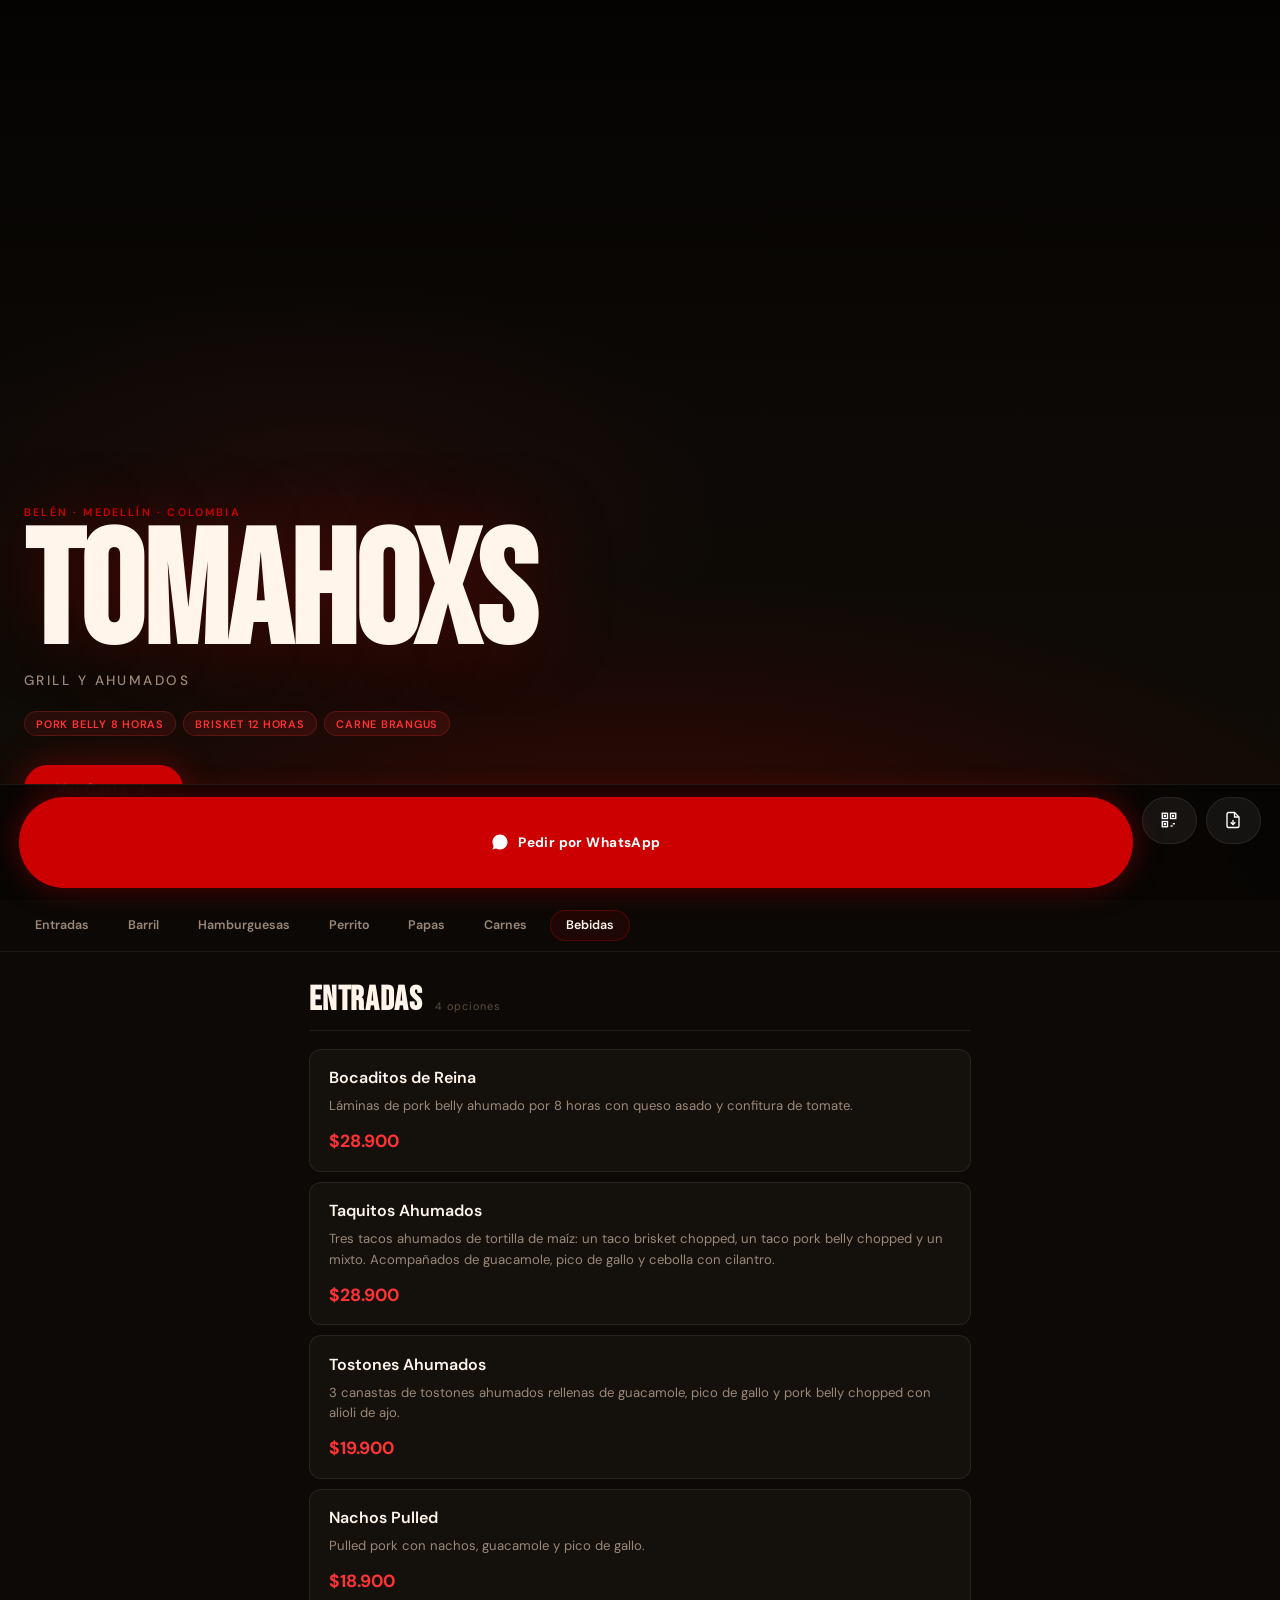
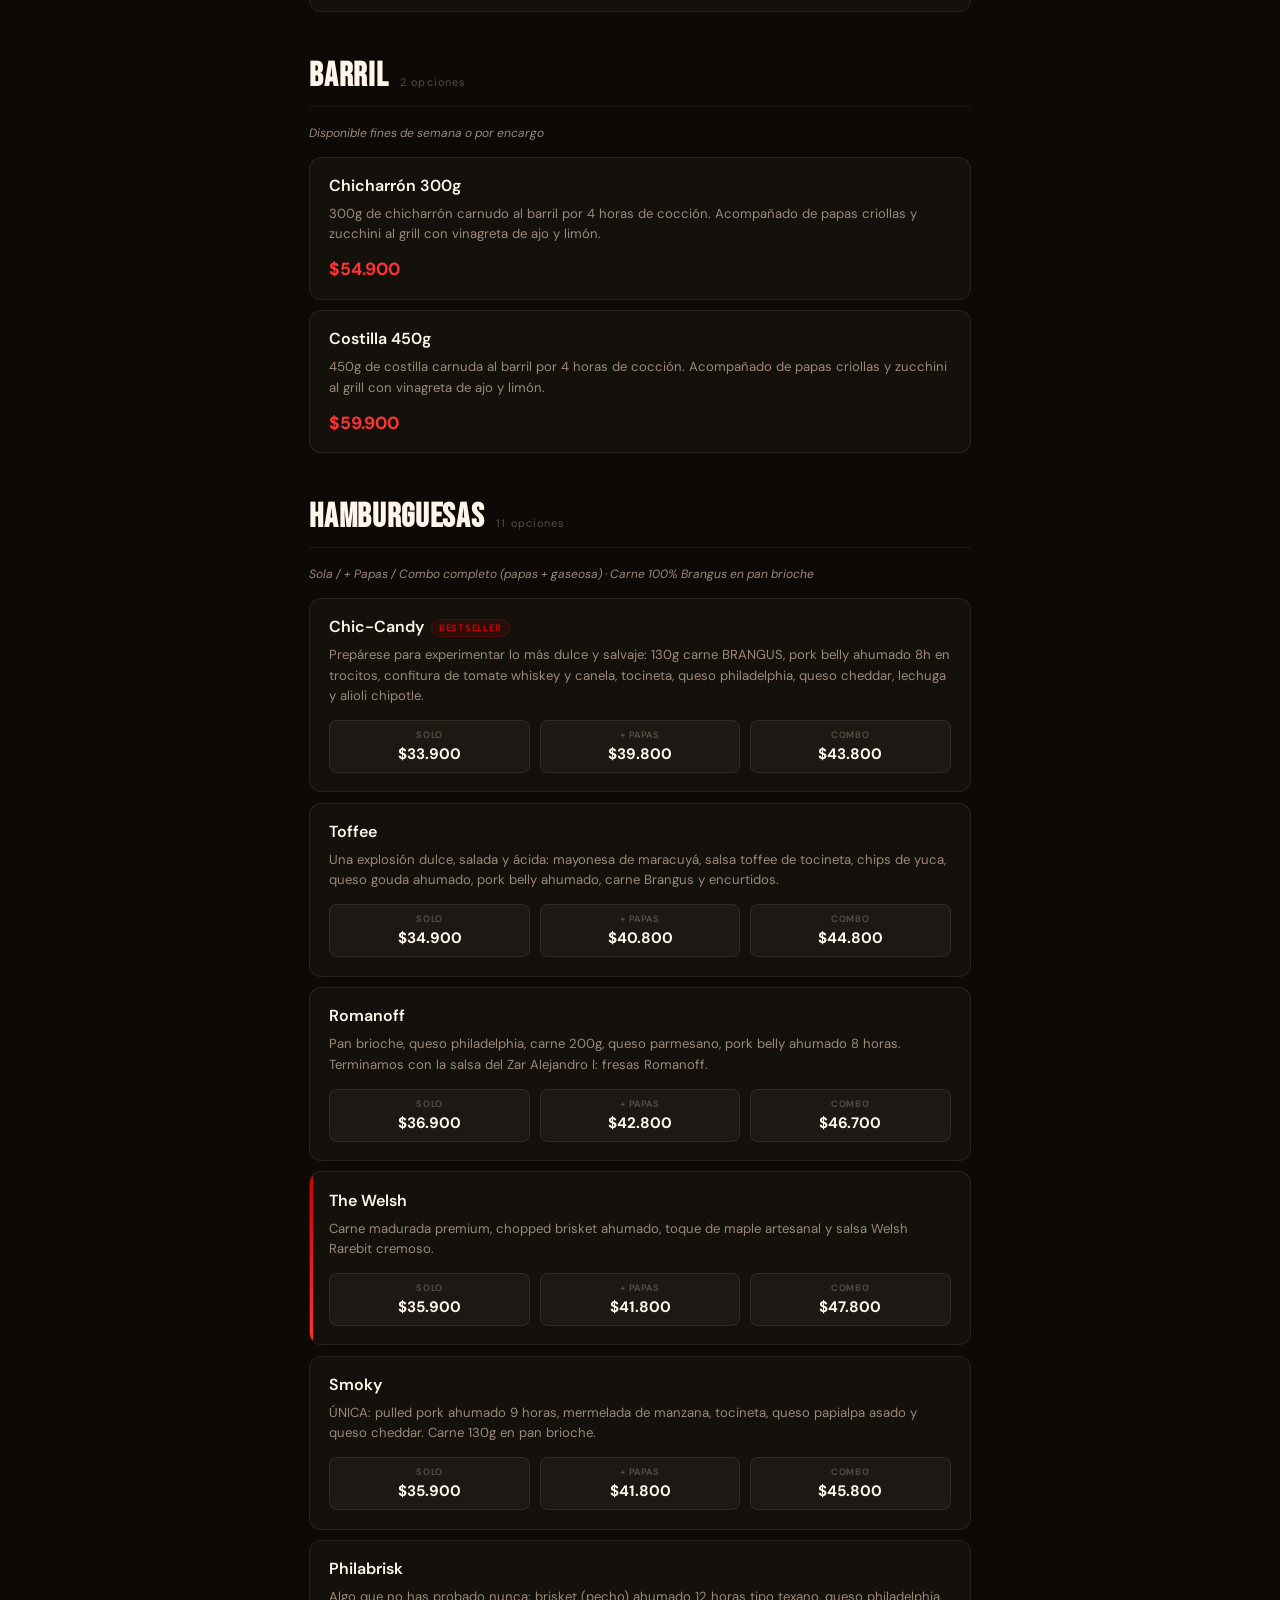
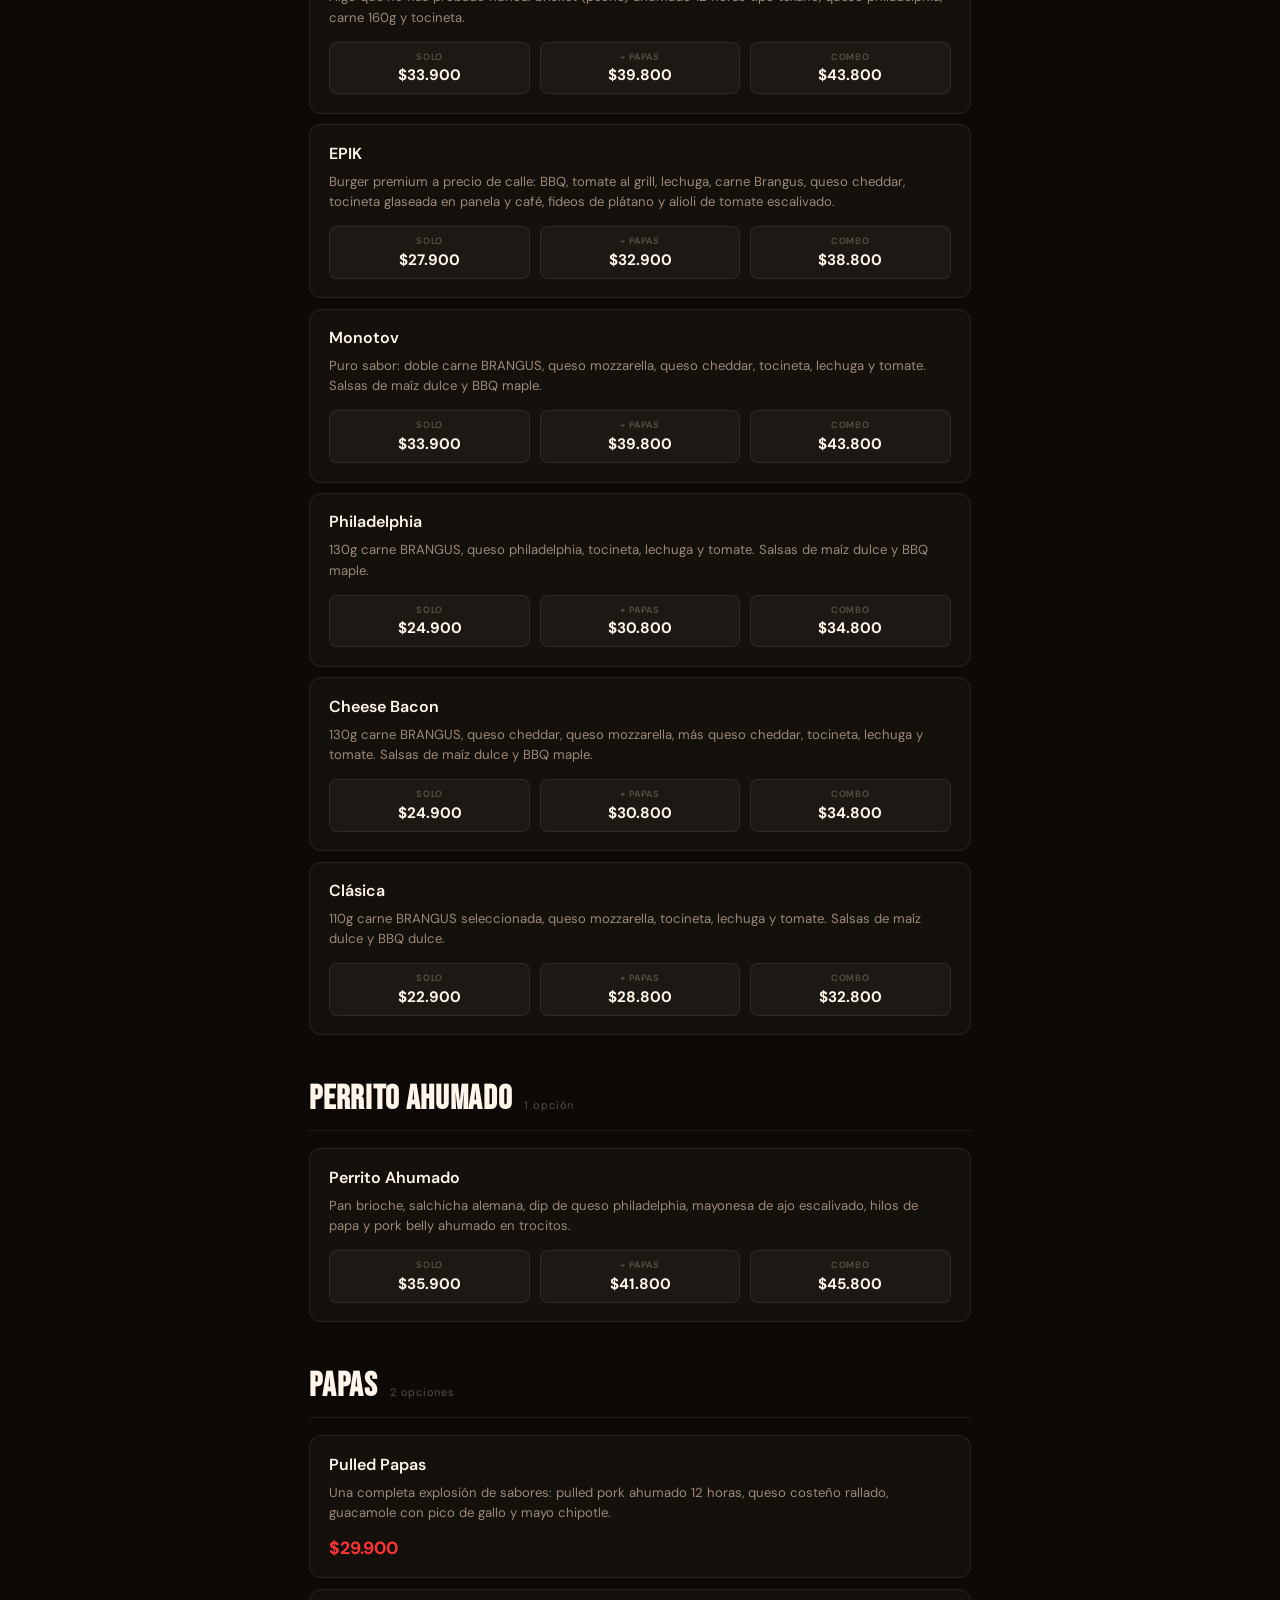
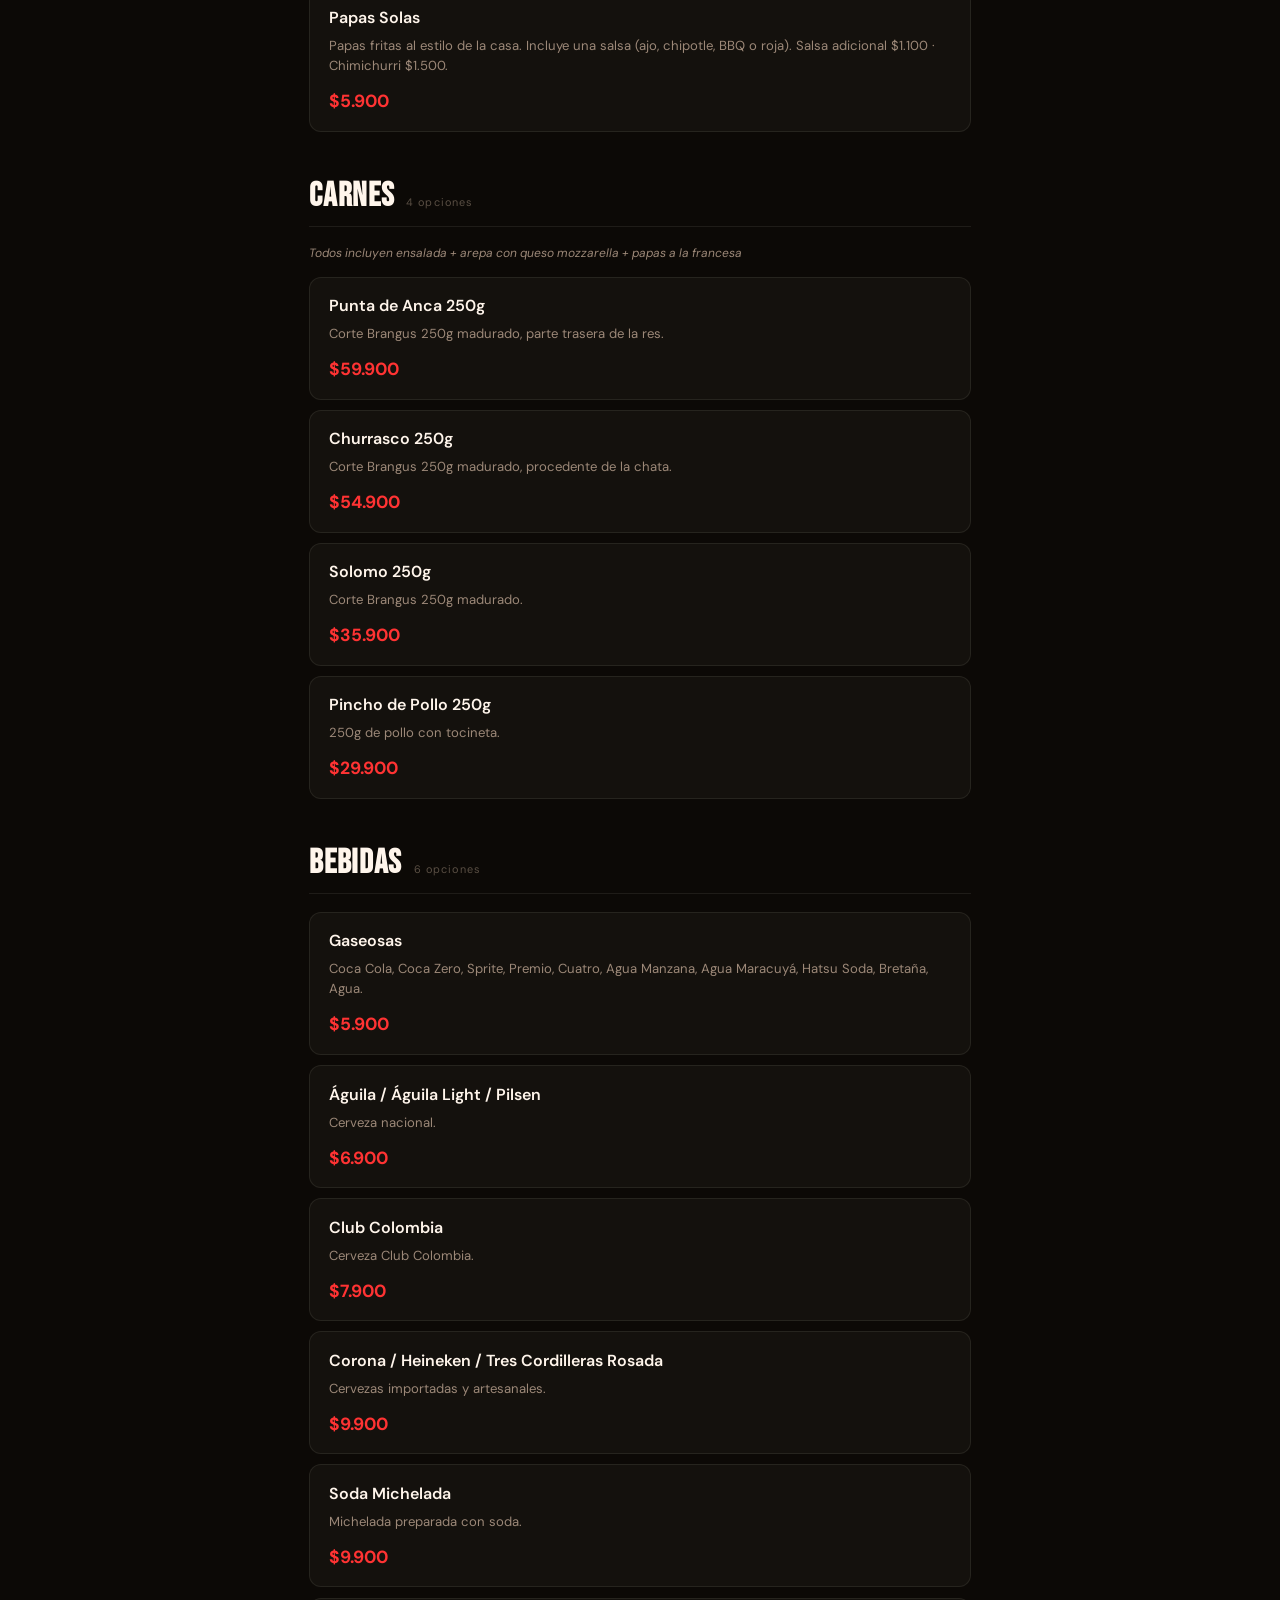
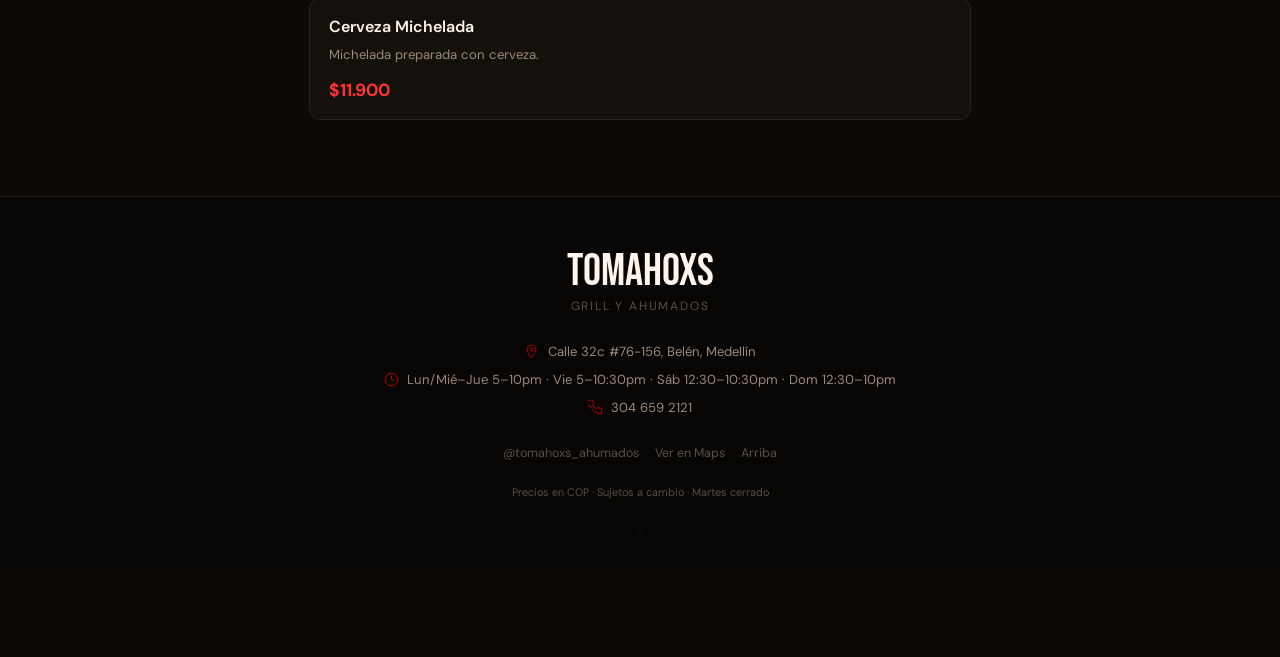
==== index.html @ e6f97c70 "Update index.html" ====
<!DOCTYPE html>
<html lang="es">
<head>
  <meta charset="UTF-8">
  <meta name="viewport" content="width=device-width, initial-scale=1.0">
  <title>Tomahoxs Grill y Ahumados | Menú — Hamburguesas Gourmet Medellín</title>
  <meta name="description" content="Menú de Tomahoxs: hamburguesas gourmet con pork belly ahumado 8h y brisket 12h. Carne 100% Brangus. Belén, Medellín. Domicilios disponibles al 304 659 2121.">
  <meta name="keywords" content="hamburguesas gourmet medellín, restaurante ahumados belén, brisket medellín, pork belly hamburguesa, tomahoxs, domicilios hamburguesas medellín">
  <link rel="canonical" href="https://tomahoxs.com">
  <meta property="og:type" content="website">
  <meta property="og:title" content="Tomahoxs — Menú Gourmet Ahumado 🔥">
  <meta property="og:description" content="Hamburguesas con pork belly 8h y brisket 12h. Carne Brangus. Domicilios en Medellín.">
  <meta property="og:url" content="https://tomahoxs.com">
  <meta property="og:locale" content="es_CO">
  <meta name="twitter:card" content="summary_large_image">
  <meta name="robots" content="index, follow">

  <script type="application/ld+json">
  {"@context":"https://schema.org","@type":"Restaurant","name":"Tomahoxs Grill y Ahumados","description":"Restaurante gourmet especializado en carnes ahumadas en Medellín. Hamburguesas con pork belly ahumado 8 horas y brisket de carne Brangus ahumado 12 horas.","url":"https://tomahoxs.com","telephone":"+573046592121","servesCuisine":["Americana","BBQ","Ahumados","Gourmet"],"priceRange":"$$","address":{"@type":"PostalAddress","streetAddress":"Calle 32c #76-156","addressLocality":"Belén","addressRegion":"Medellín","addressCountry":"CO"},"openingHoursSpecification":[{"@type":"OpeningHoursSpecification","dayOfWeek":["Monday","Wednesday","Thursday"],"opens":"17:00","closes":"22:00"},{"@type":"OpeningHoursSpecification","dayOfWeek":["Friday"],"opens":"17:00","closes":"22:30"},{"@type":"OpeningHoursSpecification","dayOfWeek":["Saturday"],"opens":"12:30","closes":"22:30"},{"@type":"OpeningHoursSpecification","dayOfWeek":["Sunday"],"opens":"12:30","closes":"22:00"}],"sameAs":["https://www.instagram.com/tomahoxs_ahumados"]}
  </script>

  <script type="application/ld+json">
  {"@context":"https://schema.org","@type":"FAQPage","mainEntity":[{"@type":"Question","name":"¿Cuál es la especialidad de Tomahoxs Grill y Ahumados?","acceptedAnswer":{"@type":"Answer","text":"Tomahoxs es reconocido por sus hamburguesas gourmet con pork belly ahumado 8 horas y brisket de carne Brangus ahumado 12 horas en Medellín."}},{"@type":"Question","name":"¿Hacen domicilios en Medellín?","acceptedAnswer":{"@type":"Answer","text":"Sí, Tomahoxs hace domicilios en toda Medellín. Pide por WhatsApp al +57 304 659 2121. Lunes, miércoles a viernes 5pm–10pm, sábados y domingos 12:30pm–10pm."}},{"@type":"Question","name":"¿Dónde queda Tomahoxs en Medellín?","acceptedAnswer":{"@type":"Answer","text":"Tomahoxs está en Calle 32c #76-156, barrio Belén, Medellín."}},{"@type":"Question","name":"¿Qué tipo de carne usa Tomahoxs?","acceptedAnswer":{"@type":"Answer","text":"Carne 100% Brangus. El brisket se ahuma 12 horas con técnica artesanal BBQ."}}]}
  </script>

  <script type="application/ld+json">
  {"@context":"https://schema.org","@type":"Menu","name":"Menú Tomahoxs Grill y Ahumados","inLanguage":"es-CO","offers":{"@type":"Offer","priceCurrency":"COP"},"hasMenuSection":[{"@type":"MenuSection","name":"Entradas","hasMenuItem":[{"@type":"MenuItem","name":"Bocaditos de Reina","description":"Láminas de pork belly ahumado por 8 horas con queso asado y confitura de tomate.","offers":{"@type":"Offer","price":"28900","priceCurrency":"COP"}},{"@type":"MenuItem","name":"Taquitos Ahumados","description":"Tres tacos ahumados de tortilla de maíz: brisket chopped, pork belly chopped y mixto. Con guacamole, pico de gallo y cebolla con cilantro.","offers":{"@type":"Offer","price":"28900","priceCurrency":"COP"}},{"@type":"MenuItem","name":"Tostones Ahumados","description":"3 canastas de tostones ahumados rellenas de guacamole, pico de gallo y pork belly chopped con alioli de ajo.","offers":{"@type":"Offer","price":"19900","priceCurrency":"COP"}},{"@type":"MenuItem","name":"Nachos Pulled","description":"Pulled pork con nachos, guacamole y pico de gallo.","offers":{"@type":"Offer","price":"18900","priceCurrency":"COP"}}]},{"@type":"MenuSection","name":"Hamburguesas Gourmet","description":"Carne 100% Brangus en pan brioche. Disponibles sola, con papas o combo completo.","hasMenuItem":[{"@type":"MenuItem","name":"Chic-Candy","description":"130g carne Brangus, pork belly ahumado 8h, confitura de tomate whiskey y canela, tocineta, queso philadelphia, queso cheddar, lechuga y alioli chipotle.","offers":{"@type":"Offer","price":"33900","priceCurrency":"COP"}},{"@type":"MenuItem","name":"Toffee","description":"Mayonesa de maracuyá, salsa toffee de tocineta, chips de yuca, queso gouda ahumado, pork belly ahumado, carne Brangus y encurtidos.","offers":{"@type":"Offer","price":"34900","priceCurrency":"COP"}},{"@type":"MenuItem","name":"Romanoff","description":"Pan brioche, queso philadelphia, carne 200g, queso parmesano, pork belly ahumado 8 horas, salsa fresas Romanoff.","offers":{"@type":"Offer","price":"36900","priceCurrency":"COP"}},{"@type":"MenuItem","name":"The Welsh","description":"Carne madurada premium, chopped brisket ahumado, toque de maple artesanal y salsa Welsh Rarebit cremoso.","offers":{"@type":"Offer","price":"35900","priceCurrency":"COP"}},{"@type":"MenuItem","name":"Smoky","description":"Pulled pork ahumado 9 horas, mermelada de manzana, tocineta, queso papialpa asado y queso cheddar. Carne 130g en pan brioche.","offers":{"@type":"Offer","price":"35900","priceCurrency":"COP"}},{"@type":"MenuItem","name":"Philabrisk","description":"Brisket ahumado 12 horas tipo texano, queso philadelphia, carne 160g y tocineta.","offers":{"@type":"Offer","price":"33900","priceCurrency":"COP"}},{"@type":"MenuItem","name":"EPIK","description":"BBQ, tomate al grill, lechuga, carne Brangus, queso cheddar, tocineta glaseada en panela y café, fideos de plátano y alioli de tomate escalivado.","offers":{"@type":"Offer","price":"27900","priceCurrency":"COP"}},{"@type":"MenuItem","name":"Monotov","description":"Doble carne Brangus, queso mozzarella, queso cheddar, tocineta, lechuga y tomate. Salsas de maíz dulce y BBQ maple.","offers":{"@type":"Offer","price":"33900","priceCurrency":"COP"}},{"@type":"MenuItem","name":"Philadelphia","description":"130g carne Brangus, queso philadelphia, tocineta, lechuga y tomate.","offers":{"@type":"Offer","price":"24900","priceCurrency":"COP"}},{"@type":"MenuItem","name":"Cheese Bacon","description":"130g carne Brangus, doble queso cheddar y mozzarella, tocineta, lechuga y tomate.","offers":{"@type":"Offer","price":"24900","priceCurrency":"COP"}},{"@type":"MenuItem","name":"Clásica","description":"110g carne Brangus seleccionada, queso mozzarella, tocineta, lechuga y tomate.","offers":{"@type":"Offer","price":"22900","priceCurrency":"COP"}}]},{"@type":"MenuSection","name":"Perrito Ahumado","hasMenuItem":[{"@type":"MenuItem","name":"Perrito Ahumado","description":"Pan brioche, salchicha alemana, dip de queso philadelphia, mayonesa de ajo escalivado, hilos de papa y pork belly ahumado.","offers":{"@type":"Offer","price":"35900","priceCurrency":"COP"}}]},{"@type":"MenuSection","name":"Carnes al Barril","description":"Disponible fines de semana o por encargo","hasMenuItem":[{"@type":"MenuItem","name":"Chicharrón 300g","description":"300g chicharrón carnudo al barril 4 horas. Con papas criollas y zucchini al grill con vinagreta de ajo y limón.","offers":{"@type":"Offer","price":"54900","priceCurrency":"COP"}},{"@type":"MenuItem","name":"Costilla 450g","description":"450g costilla carnuda al barril 4 horas. Con papas criollas y zucchini al grill con vinagreta de ajo y limón.","offers":{"@type":"Offer","price":"59900","priceCurrency":"COP"}}]},{"@type":"MenuSection","name":"Cortes de Carne","description":"Todos incluyen ensalada, arepa con queso mozzarella y papas a la francesa","hasMenuItem":[{"@type":"MenuItem","name":"Punta de Anca 250g","description":"Corte Brangus 250g madurado.","offers":{"@type":"Offer","price":"59900","priceCurrency":"COP"}},{"@type":"MenuItem","name":"Churrasco 250g","description":"Corte Brangus 250g madurado.","offers":{"@type":"Offer","price":"54900","priceCurrency":"COP"}},{"@type":"MenuItem","name":"Solomo 250g","description":"Corte Brangus 250g madurado.","offers":{"@type":"Offer","price":"35900","priceCurrency":"COP"}},{"@type":"MenuItem","name":"Pincho de Pollo 250g","description":"250g de pollo con tocineta.","offers":{"@type":"Offer","price":"29900","priceCurrency":"COP"}}]}]}
  </script>

  <link rel="preconnect" href="https://fonts.googleapis.com">
  <link rel="preconnect" href="https://fonts.gstatic.com" crossorigin>
  <link href="https://fonts.googleapis.com/css2?family=Bebas+Neue&family=DM+Sans:wght@400;500;600;700&display=swap" rel="stylesheet">

  <style>
    :root {
      --accent:    #cc0000;
      --amber:     #ff3333;
      --glow:      rgba(204,0,0,.35);
      --bg:        #0c0906;
      --card:      rgba(255,245,230,.035);
      --border:    rgba(255,245,230,.08);
      --hot:       rgba(204,0,0,.3);
      --text:      #fff5eb;
      --muted:     #9c8878;
      --ghost:     #5a4f44;
      --fd:        'Bebas Neue', Impact, cursive;
      --fb:        'DM Sans', system-ui, sans-serif;
      --r:         12px;
    }
    *,*::before,*::after{box-sizing:border-box;margin:0;padding:0}
    html{scroll-behavior:smooth}
    body{font-family:var(--fb);background:var(--bg);color:var(--text);-webkit-font-smoothing:antialiased;padding-bottom:88px}

    /* HERO */
    .hero{position:relative;min-height:100svh;display:flex;align-items:flex-end;padding:2rem 1.5rem 5.5rem;overflow:hidden}
    .hero-bg{position:absolute;inset:0;background:radial-gradient(ellipse 90% 55% at 50% 100%,rgba(204,0,0,.22) 0%,transparent 65%),radial-gradient(ellipse 55% 40% at 25% 55%,rgba(255,51,51,.07) 0%,transparent 60%),linear-gradient(180deg,#050302 0%,#0c0906 50%,#100b05 100%);animation:ember 9s ease-in-out infinite alternate}
    @keyframes ember{from{filter:brightness(1)}to{filter:brightness(1.12)}}
    .hero-content{position:relative;z-index:1;width:100%}
    .hero-loc{font-size:.68rem;font-weight:600;letter-spacing:.2em;color:var(--accent);text-transform:uppercase;margin-bottom:.4rem}
    .hero-brand{font-family:var(--fd);font-size:clamp(5.5rem,24vw,10rem);line-height:.88;letter-spacing:-.01em;text-shadow:0 0 80px rgba(204,0,0,.25)}
    .hero-sub{font-size:.85rem;font-weight:500;letter-spacing:.18em;color:var(--muted);text-transform:uppercase;margin-top:.35rem;margin-bottom:1.4rem}
    .hero-tags{display:flex;flex-wrap:wrap;gap:.45rem;margin-bottom:1.8rem}
    .hero-tag{font-size:.68rem;font-weight:600;letter-spacing:.07em;text-transform:uppercase;color:var(--amber);background:rgba(255,51,51,.1);border:1px solid rgba(255,51,51,.22);padding:.28rem .7rem;border-radius:100px}
    .hero-cta{display:inline-flex;align-items:center;gap:.5rem;background:var(--accent);color:#fff;font-weight:700;font-size:.9rem;letter-spacing:.04em;padding:.9rem 2rem;border-radius:100px;text-decoration:none;box-shadow:0 0 35px var(--glow);transition:transform .3s cubic-bezier(.34,1.56,.64,1),box-shadow .3s}
    .hero-cta:hover{transform:scale(1.05);box-shadow:0 0 55px rgba(204,0,0,.55)}

    /* NAV */
    .cat-nav{position:sticky;top:0;z-index:100;background:rgba(12,9,6,.92);backdrop-filter:blur(18px);-webkit-backdrop-filter:blur(18px);border-bottom:1px solid var(--border);padding:.65rem 0}
    .cat-inner{display:flex;gap:.4rem;padding:0 1.2rem;overflow-x:auto;scrollbar-width:none}
    .cat-inner::-webkit-scrollbar{display:none}
    .cat-btn{flex-shrink:0;font-family:var(--fb);font-size:.78rem;font-weight:600;color:var(--muted);background:none;border:1px solid transparent;border-radius:100px;padding:.38rem .95rem;cursor:pointer;transition:all .2s;white-space:nowrap}
    .cat-btn:hover,.cat-btn.active{color:var(--text);border-color:var(--hot);background:rgba(204,0,0,.1)}

    /* MENU */
    .menu{padding:1.75rem 1.2rem 2rem;max-width:700px;margin:0 auto}
    .sec{margin-bottom:2.75rem}
    .sec-head{display:flex;align-items:baseline;gap:.75rem;margin-bottom:1.1rem;padding-bottom:.65rem;border-bottom:1px solid var(--border)}
    .sec-title{font-family:var(--fd);font-size:2.1rem;letter-spacing:.02em}
    .sec-count{font-size:.68rem;color:var(--ghost);letter-spacing:.1em}
    .sec-note{font-size:.75rem;color:var(--muted);margin-bottom:1rem;font-style:italic}

    /* CARD */
    .card{background:var(--card);border:1px solid var(--border);border-radius:var(--r);padding:1.15rem 1.2rem;margin-bottom:.65rem;position:relative;overflow:hidden;transition:border-color .2s,background .2s}
    .card:hover{border-color:rgba(204,0,0,.22);background:rgba(255,245,230,.055)}
    .card.feat::before{content:'';position:absolute;top:0;left:0;bottom:0;width:3px;background:linear-gradient(180deg,var(--accent),var(--amber))}
    .card-top{display:flex;align-items:flex-start;justify-content:space-between;gap:.75rem;margin-bottom:.45rem}
    .card-name{font-size:1rem;font-weight:600;line-height:1.3}
    .tag-bs{display:inline-block;font-size:.58rem;font-weight:700;letter-spacing:.08em;text-transform:uppercase;color:var(--accent);background:rgba(204,0,0,.1);border:1px solid rgba(204,0,0,.25);padding:.12rem .45rem;border-radius:100px;margin-left:.4rem;vertical-align:middle}
    .card-img{width:100%;aspect-ratio:16/9;object-fit:cover;border-radius:8px;margin-bottom:.65rem;display:block}
    .card-desc{font-size:.82rem;color:var(--muted);line-height:1.55;margin-bottom:.85rem}
    /* 3 tiers */
    .prices{display:flex;gap:.45rem}
    .pt{display:flex;flex-direction:column;align-items:center;background:rgba(255,245,230,.035);border:1px solid var(--border);border-radius:8px;padding:.45rem .6rem;flex:1;min-width:0}
    .pl{font-size:.58rem;font-weight:600;letter-spacing:.07em;text-transform:uppercase;color:var(--ghost);margin-bottom:.18rem;white-space:nowrap}
    .pv{font-size:.9rem;font-weight:700;white-space:nowrap}
    /* single */
    .price-s{font-size:1.1rem;font-weight:700;color:var(--amber)}

    /* FOOTER */
    .footer{background:#080604;border-top:1px solid var(--border);padding:3rem 1.5rem 2rem;text-align:center}
    .f-brand{font-family:var(--fd);font-size:2.8rem}
    .f-sub{font-size:.75rem;color:var(--ghost);letter-spacing:.15em;text-transform:uppercase;margin-bottom:1.8rem}
    .f-info{display:flex;flex-direction:column;gap:.7rem;margin-bottom:1.8rem}
    .f-row{display:flex;align-items:center;justify-content:center;gap:.55rem;font-size:.82rem;color:var(--muted)}
    .fi{width:15px;height:15px;color:var(--accent);flex-shrink:0}
    .f-links{display:flex;justify-content:center;gap:1rem}
    .f-link{font-size:.78rem;color:var(--ghost);text-decoration:none;transition:color .2s}
    .f-link:hover{color:var(--accent)}
    .f-note{margin-top:1.5rem;font-size:.68rem;color:var(--ghost)}

    /* ORDER BAR */
    .ob{position:fixed;bottom:0;left:0;right:0;z-index:200;padding:.75rem 1.2rem calc(.75rem + env(safe-area-inset-bottom));background:rgba(8,6,4,.96);backdrop-filter:blur(20px);-webkit-backdrop-filter:blur(20px);border-top:1px solid var(--border)}
    .ob-row{display:flex;gap:.55rem}
    .ob-btn{display:flex;align-items:center;justify-content:center;gap:.55rem;flex:1;background:var(--accent);color:#fff;font-family:var(--fb);font-weight:700;font-size:.85rem;letter-spacing:.03em;border:none;border-radius:100px;padding:.85rem 1rem;cursor:pointer;text-decoration:none;box-shadow:0 0 30px rgba(204,0,0,.38);transition:transform .3s cubic-bezier(.34,1.56,.64,1),box-shadow .3s}
    .ob-btn:hover,.ob-btn:active{transform:scale(1.02);box-shadow:0 0 50px rgba(204,0,0,.55)}
    .ob-btn.sec{background:rgba(255,255,255,.06);border:1px solid var(--border);box-shadow:none;flex:0 0 auto;padding:.85rem 1.1rem}
    .ob-btn.sec:hover{background:rgba(255,255,255,.1);box-shadow:none}
    /* QR modal */
    .qr-modal{display:none;position:fixed;inset:0;z-index:500;background:rgba(0,0,0,.82);backdrop-filter:blur(8px);-webkit-backdrop-filter:blur(8px);align-items:center;justify-content:center}
    .qr-modal.open{display:flex}
    .qr-box{background:#161210;border:1px solid var(--border);border-radius:20px;padding:2rem;text-align:center;max-width:300px;width:90%}
    .qr-title{font-family:var(--fd);font-size:1.6rem;margin-bottom:.3rem}
    .qr-sub{font-size:.75rem;color:var(--muted);margin-bottom:1.2rem}
    .qr-img{width:200px;height:200px;border-radius:10px;background:#fff;padding:10px}
    .qr-url{font-size:.72rem;color:var(--ghost);margin-top:.8rem;word-break:break-all}
    .qr-close{margin-top:1.2rem;background:none;border:1px solid var(--border);color:var(--muted);font-family:var(--fb);font-size:.8rem;padding:.45rem 1.2rem;border-radius:100px;cursor:pointer}
    .qr-close:hover{color:var(--text);border-color:var(--accent)}

    /* LOAD */
    #lb{position:fixed;top:0;left:0;height:2px;z-index:999;background:linear-gradient(90deg,var(--accent),var(--amber));animation:ld 1.8s ease-out forwards}
    @keyframes ld{0%{width:0;opacity:1}80%{width:88%;opacity:1}100%{width:88%;opacity:0}}

    @media(prefers-reduced-motion:reduce){*,*::before,*::after{animation-duration:.01ms!important;transition-duration:.01ms!important}}
    @media(min-width:600px){.prices{gap:.6rem}.pt{padding:.5rem .9rem}.pv{font-size:.95rem}}
  </style>
</head>
<body>

<div id="lb"></div>

<header class="hero" id="top">
  <div class="hero-bg" aria-hidden="true"></div>
  <div class="hero-content">
    <p class="hero-loc">Belén · Medellín · Colombia</p>
    <h1 class="hero-brand">TOMAHOXS</h1>
    <p class="hero-sub">Grill y Ahumados</p>
    <div class="hero-tags">
      <span class="hero-tag">Pork Belly 8 Horas</span>
      <span class="hero-tag">Brisket 12 Horas</span>
      <span class="hero-tag">Carne Brangus</span>
    </div>
    <a href="#menu" class="hero-cta">
      Ver Carta
      <svg width="16" height="16" viewBox="0 0 24 24" fill="none" stroke="currentColor" stroke-width="2.5" aria-hidden="true"><path d="M12 5v14M5 12l7 7 7-7"/></svg>
    </a>
  </div>
</header>

<nav class="cat-nav" aria-label="Categorías">
  <div class="cat-inner" id="cat-inner">
    <button class="cat-btn active" data-sec="entradas">Entradas</button>
    <button class="cat-btn" data-sec="barril">Barril</button>
    <button class="cat-btn" data-sec="hamburguesas">Hamburguesas</button>
    <button class="cat-btn" data-sec="perrito">Perrito</button>
    <button class="cat-btn" data-sec="papas">Papas</button>
    <button class="cat-btn" data-sec="cortes">Carnes</button>
    <button class="cat-btn" data-sec="bebidas">Bebidas</button>
  </div>
</nav>

<main class="menu" id="menu">
  <div id="mc"><noscript><p style="color:var(--muted);padding:2rem;text-align:center">Activa JavaScript para ver el menú.</p></noscript></div>
</main>

<footer class="footer">
  <p class="f-brand">TOMAHOXS</p>
  <p class="f-sub">Grill y Ahumados</p>
  <div class="f-info">
    <div class="f-row">
      <svg class="fi" viewBox="0 0 24 24" fill="none" stroke="currentColor" stroke-width="1.5" aria-hidden="true"><path d="M12 2C8.13 2 5 5.13 5 9c0 5.25 7 13 7 13s7-7.75 7-13c0-3.87-3.13-7-7-7z"/><circle cx="12" cy="9" r="2.5"/></svg>
      Calle 32c #76-156, Belén, Medellín
    </div>
    <div class="f-row">
      <svg class="fi" viewBox="0 0 24 24" fill="none" stroke="currentColor" stroke-width="1.5" aria-hidden="true"><circle cx="12" cy="12" r="10"/><polyline points="12 6 12 12 16 14"/></svg>
      Lun/Mié–Jue 5–10pm · Vie 5–10:30pm · Sáb 12:30–10:30pm · Dom 12:30–10pm
    </div>
    <div class="f-row">
      <svg class="fi" viewBox="0 0 24 24" fill="none" stroke="currentColor" stroke-width="1.5" aria-hidden="true"><path d="M22 16.92v3a2 2 0 01-2.18 2 19.79 19.79 0 01-8.63-3.07A19.5 19.5 0 014.07 9.8 2 2 0 013 0h3a2 2 0 012 1.72c.127.96.361 1.903.7 2.81a2 2 0 01-.45 2.11L7.09 7.91a16 16 0 006 6l1.27-1.27a2 2 0 012.11-.45c.907.339 1.85.573 2.81.7A2 2 0 0122 14.92z"/></svg>
      304 659 2121
    </div>
  </div>
  <div class="f-links">
    <a href="https://www.instagram.com/tomahoxs_ahumados" class="f-link" target="_blank" rel="noopener noreferrer">@tomahoxs_ahumados</a>
    <a href="https://maps.app.goo.gl/SoG5eLaLfYmMBWbRA" class="f-link" target="_blank" rel="noopener noreferrer">Ver en Maps</a>
    <a href="#top" class="f-link">Arriba</a>
  </div>
  <p class="f-note">Precios en COP · Sujetos a cambio · Martes cerrado</p>
  <a href="/facturas" style="display:block;margin-top:1.6rem;font-size:.55rem;color:rgba(255,245,235,.06);letter-spacing:.05em;text-decoration:none;user-select:none" aria-hidden="true">©</a>
</footer>

<!-- QR Modal -->
<div class="qr-modal" id="qr-modal" role="dialog" aria-modal="true" aria-label="QR del menú">
  <div class="qr-box">
    <p class="qr-title">TOMAHOXS</p>
    <p class="qr-sub">Escanea para ver el menú</p>
    <img class="qr-img" id="qr-img" src="" alt="QR Menú Tomahoxs">
    <p class="qr-url">tomahoxs.com</p>
    <button class="qr-close" onclick="document.getElementById('qr-modal').classList.remove('open')">Cerrar</button>
  </div>
</div>

<div class="ob">
  <div class="ob-row">
    <a href="https://wa.me/573046592121?text=Hola!+Vi+el+men%C3%BA+y+quiero+hacer+un+pedido+%F0%9F%94%A5"
       class="ob-btn" target="_blank" rel="noopener noreferrer" aria-label="Pedir por WhatsApp">
      <svg width="18" height="18" viewBox="0 0 24 24" fill="white" aria-hidden="true">
        <path d="M17.472 14.382c-.297-.149-1.758-.867-2.03-.967-.273-.099-.471-.148-.67.15-.197.297-.767.966-.94 1.164-.173.199-.347.223-.644.075-.297-.15-1.255-.463-2.39-1.475-.883-.788-1.48-1.761-1.653-2.059-.173-.297-.018-.458.13-.606.134-.133.298-.347.446-.52.149-.174.198-.298.298-.497.099-.198.05-.371-.025-.52-.075-.149-.669-1.612-.916-2.207-.242-.579-.487-.5-.669-.51-.173-.008-.371-.01-.57-.01-.198 0-.52.074-.792.372-.272.297-1.04 1.016-1.04 2.479 0 1.462 1.065 2.875 1.213 3.074.149.198 2.096 3.2 5.077 4.487.709.306 1.262.489 1.694.625.712.227 1.36.195 1.871.118.571-.085 1.758-.719 2.006-1.413.248-.694.248-1.289.173-1.413-.074-.124-.272-.198-.57-.347z"/>
        <path d="M12 2.001C6.477 2.001 2 6.477 2 12c0 1.989.517 3.856 1.43 5.47L2 22l4.659-1.41A9.96 9.96 0 0012 22c5.523 0 10-4.477 10-10C22 6.478 17.522 2.001 12 2.001z"/>
      </svg>
      Pedir por WhatsApp
    </a>
    <button class="ob-btn sec" onclick="showQR()" aria-label="Ver QR del menú" title="QR del menú">
      <svg width="18" height="18" viewBox="0 0 24 24" fill="none" stroke="currentColor" stroke-width="1.8" aria-hidden="true"><rect x="3" y="3" width="7" height="7"/><rect x="14" y="3" width="7" height="7"/><rect x="3" y="14" width="7" height="7"/><rect x="5" y="5" width="3" height="3" fill="currentColor" stroke="none"/><rect x="16" y="5" width="3" height="3" fill="currentColor" stroke="none"/><rect x="5" y="16" width="3" height="3" fill="currentColor" stroke="none"/><line x1="14" y1="14" x2="14" y2="14"/><line x1="17" y1="14" x2="17" y2="14"/><line x1="20" y1="14" x2="20" y2="14"/><line x1="14" y1="17" x2="14" y2="17"/><line x1="17" y1="17" x2="20" y2="17"/><line x1="20" y1="20" x2="20" y2="20"/><line x1="14" y1="20" x2="17" y2="20"/></svg>
    </button>
    <a href="https://tomahoxs.com/menu.pdf" download class="ob-btn sec" id="pdf-btn" aria-label="Descargar PDF" title="Descargar PDF">
      <svg width="18" height="18" viewBox="0 0 24 24" fill="none" stroke="currentColor" stroke-width="1.8" aria-hidden="true"><path d="M14 2H6a2 2 0 00-2 2v16a2 2 0 002 2h12a2 2 0 002-2V8z"/><polyline points="14 2 14 8 20 8"/><line x1="12" y1="18" x2="12" y2="12"/><polyline points="9 15 12 18 15 15"/></svg>
    </a>
  </div>
</div>

<script>
const AGOTADOS_URL = 'https://primary-production-74bce.up.railway.app/webhook/menu-agotados';

const MENU = {
  entradas: {
    label: 'Entradas',
    items: [
      { id:'bocaditos', nombre:'Bocaditos de Reina', desc:'Láminas de pork belly ahumado por 8 horas con queso asado y confitura de tomate.', precio:28900 },
      { id:'taquitos',  nombre:'Taquitos Ahumados',  desc:'Tres tacos ahumados de tortilla de maíz: un taco brisket chopped, un taco pork belly chopped y un mixto. Acompañados de guacamole, pico de gallo y cebolla con cilantro.', precio:28900 },
      { id:'tostones',  nombre:'Tostones Ahumados',  desc:'3 canastas de tostones ahumados rellenas de guacamole, pico de gallo y pork belly chopped con alioli de ajo.', precio:19900 },
      { id:'nachos',    nombre:'Nachos Pulled',      desc:'Pulled pork con nachos, guacamole y pico de gallo.', precio:18900 }
    ]
  },
  barril: {
    label: 'Barril',
    note: 'Disponible fines de semana o por encargo',
    items: [
      { id:'chicharron', nombre:'Chicharrón 300g', desc:'300g de chicharrón carnudo al barril por 4 horas de cocción. Acompañado de papas criollas y zucchini al grill con vinagreta de ajo y limón.', precio:54900 },
      { id:'costilla',   nombre:'Costilla 450g',   desc:'450g de costilla carnuda al barril por 4 horas de cocción. Acompañado de papas criollas y zucchini al grill con vinagreta de ajo y limón.', precio:59900 }
    ]
  },
  hamburguesas: {
    label: 'Hamburguesas',
    note: 'Sola / + Papas / Combo completo (papas + gaseosa) · Carne 100% Brangus en pan brioche',
    items: [
      { id:'chic-candy',   nombre:'Chic-Candy',    desc:'Prepárese para experimentar lo más dulce y salvaje: 130g carne BRANGUS, pork belly ahumado 8h en trocitos, confitura de tomate whiskey y canela, tocineta, queso philadelphia, queso cheddar, lechuga y alioli chipotle.', bestseller:true, precios:{solo:33900,papas:39800,combo:43800} },
      { id:'toffee',       nombre:'Toffee',         desc:'Una explosión dulce, salada y ácida: mayonesa de maracuyá, salsa toffee de tocineta, chips de yuca, queso gouda ahumado, pork belly ahumado, carne Brangus y encurtidos.', precios:{solo:34900,papas:40800,combo:44800} },
      { id:'romanoff',     nombre:'Romanoff',       desc:'Pan brioche, queso philadelphia, carne 200g, queso parmesano, pork belly ahumado 8 horas. Terminamos con la salsa del Zar Alejandro I: fresas Romanoff.', precios:{solo:36900,papas:42800,combo:46700} },
      { id:'welsh',        nombre:'The Welsh',      desc:'Carne madurada premium, chopped brisket ahumado, toque de maple artesanal y salsa Welsh Rarebit cremoso.', feat:true, precios:{solo:35900,papas:41800,combo:47800} },
      { id:'smoky',        nombre:'Smoky',          desc:'ÚNICA: pulled pork ahumado 9 horas, mermelada de manzana, tocineta, queso papialpa asado y queso cheddar. Carne 130g en pan brioche.', precios:{solo:35900,papas:41800,combo:45800} },
      { id:'philabrisk',   nombre:'Philabrisk',     desc:'Algo que no has probado nunca: brisket (pecho) ahumado 12 horas tipo texano, queso philadelphia, carne 160g y tocineta.', precios:{solo:33900,papas:39800,combo:43800} },
      { id:'epik',         nombre:'EPIK',           desc:'Burger premium a precio de calle: BBQ, tomate al grill, lechuga, carne Brangus, queso cheddar, tocineta glaseada en panela y café, fideos de plátano y alioli de tomate escalivado.', precios:{solo:27900,papas:32900,combo:38800} },
      { id:'monotov',      nombre:'Monotov',        desc:'Puro sabor: doble carne BRANGUS, queso mozzarella, queso cheddar, tocineta, lechuga y tomate. Salsas de maíz dulce y BBQ maple.', precios:{solo:33900,papas:39800,combo:43800} },
      { id:'philadelphia', nombre:'Philadelphia',   desc:'130g carne BRANGUS, queso philadelphia, tocineta, lechuga y tomate. Salsas de maíz dulce y BBQ maple.', precios:{solo:24900,papas:30800,combo:34800} },
      { id:'cheese-bacon', nombre:'Cheese Bacon',  desc:'130g carne BRANGUS, queso cheddar, queso mozzarella, más queso cheddar, tocineta, lechuga y tomate. Salsas de maíz dulce y BBQ maple.', precios:{solo:24900,papas:30800,combo:34800} },
      { id:'clasica',      nombre:'Clásica',        desc:'110g carne BRANGUS seleccionada, queso mozzarella, tocineta, lechuga y tomate. Salsas de maíz dulce y BBQ dulce.', precios:{solo:22900,papas:28800,combo:32800} }
    ]
  },
  perrito: {
    label: 'Perrito Ahumado',
    items: [
      { id:'perrito', nombre:'Perrito Ahumado', desc:'Pan brioche, salchicha alemana, dip de queso philadelphia, mayonesa de ajo escalivado, hilos de papa y pork belly ahumado en trocitos.', precios:{solo:35900,papas:41800,combo:45800} }
    ]
  },
  papas: {
    label: 'Papas',
    items: [
      { id:'pulled-papas', nombre:'Pulled Papas', desc:'Una completa explosión de sabores: pulled pork ahumado 12 horas, queso costeño rallado, guacamole con pico de gallo y mayo chipotle.', precio:29900 },
      { id:'papas-solas',  nombre:'Papas Solas',  desc:'Papas fritas al estilo de la casa. Incluye una salsa (ajo, chipotle, BBQ o roja). Salsa adicional $1.100 · Chimichurri $1.500.', precio:5900 }
    ]
  },
  cortes: {
    label: 'Carnes',
    note: 'Todos incluyen ensalada + arepa con queso mozzarella + papas a la francesa',
    items: [
      { id:'punta-anca', nombre:'Punta de Anca 250g',   desc:'Corte Brangus 250g madurado, parte trasera de la res.', precio:59900 },
      { id:'churrasco',  nombre:'Churrasco 250g',        desc:'Corte Brangus 250g madurado, procedente de la chata.', precio:54900 },
      { id:'solomo',     nombre:'Solomo 250g',           desc:'Corte Brangus 250g madurado.', precio:35900 },
      { id:'pincho',     nombre:'Pincho de Pollo 250g', desc:'250g de pollo con tocineta.', precio:29900 }
    ]
  },
  bebidas: {
    label: 'Bebidas',
    items: [
      { id:'gaseosa',     nombre:'Gaseosas',                              desc:'Coca Cola, Coca Zero, Sprite, Premio, Cuatro, Agua Manzana, Agua Maracuyá, Hatsu Soda, Bretaña, Agua.', precio:5900 },
      { id:'aguila',      nombre:'Águila / Águila Light / Pilsen',        desc:'Cerveza nacional.', precio:6900 },
      { id:'club-col',    nombre:'Club Colombia',                         desc:'Cerveza Club Colombia.', precio:7900 },
      { id:'cerveza-imp', nombre:'Corona / Heineken / Tres Cordilleras Rosada', desc:'Cervezas importadas y artesanales.', precio:9900 },
      { id:'michelada-s', nombre:'Soda Michelada',                       desc:'Michelada preparada con soda.', precio:9900 },
      { id:'michelada-c', nombre:'Cerveza Michelada',                    desc:'Michelada preparada con cerveza.', precio:11900 }
    ]
  }
};

const fmt = n => '$' + n.toLocaleString('es-CO');
let agotados = new Set();

async function loadAgotados() {
  if (!AGOTADOS_URL) return;
  try {
    const r = await fetch(AGOTADOS_URL, { signal: AbortSignal.timeout(3000) });
    if (!r.ok) return;
    const d = await r.json();
    const list = d.agotados || d || [];
    agotados = new Set(Array.isArray(list) ? list : []);
  } catch {}
}

function card(item) {
  if (agotados.has(item.id)) return '';
  const cls = ['card', item.feat ? 'feat' : ''].filter(Boolean).join(' ');
  let ph = '';
  if (item.precios) {
    ph = `<div class="prices">
      <div class="pt"><span class="pl">Solo</span><span class="pv">${fmt(item.precios.solo)}</span></div>
      <div class="pt"><span class="pl">+ Papas</span><span class="pv">${fmt(item.precios.papas)}</span></div>
      <div class="pt"><span class="pl">Combo</span><span class="pv">${fmt(item.precios.combo)}</span></div>
    </div>`;
  } else if (item.precio) {
    ph = `<p class="price-s">${fmt(item.precio)}</p>`;
  }
  return `<article class="${cls}">
    <img class="card-img" src="/img/${item.id}.jpg" onerror="this.style.display='none'" loading="lazy">
    <div class="card-top">
      <h3 class="card-name">${item.nombre}${item.bestseller ? '<span class="tag-bs">Bestseller</span>' : ''}</h3>
    </div>
    <p class="card-desc">${item.desc}</p>
    ${ph}
  </article>`;
}

function render() {
  document.getElementById('mc').innerHTML = Object.entries(MENU).map(([k, s]) => {
    const cards = s.items.map(card).filter(Boolean);
    if (!cards.length) return '';
    const n = cards.length;
    return `<section class="sec" id="${k}">
      <div class="sec-head">
        <h2 class="sec-title">${s.label}</h2>
        <span class="sec-count">${n} ${n === 1 ? 'opción' : 'opciones'}</span>
      </div>
      ${s.note ? `<p class="sec-note">${s.note}</p>` : ''}
      ${cards.join('')}
    </section>`;
  }).join('');
  document.getElementById('lb').style.display = 'none';
  initObs();
}

function initObs() {
  const obs = new IntersectionObserver(entries => {
    entries.forEach(e => {
      if (!e.isIntersecting) return;
      document.querySelectorAll('.cat-btn').forEach(b => b.classList.remove('active'));
      const b = document.querySelector(`.cat-btn[data-sec="${e.target.id}"]`);
      if (b) { b.classList.add('active'); b.scrollIntoView({ block:'nearest', inline:'center', behavior:'smooth' }); }
    });
  }, { rootMargin:'-35% 0px -60% 0px' });
  document.querySelectorAll('.sec').forEach(s => obs.observe(s));
}

document.querySelectorAll('.cat-btn').forEach(b => {
  b.addEventListener('click', () => document.getElementById(b.dataset.sec)?.scrollIntoView({ behavior:'smooth', block:'start' }));
});

loadAgotados().then(render);

function showQR() {
  const url = 'https://tomahoxs.com';
  const qr = `https://api.qrserver.com/v1/create-qr-code/?size=200x200&data=${encodeURIComponent(url)}&bgcolor=ffffff&color=000000&margin=10`;
  document.getElementById('qr-img').src = qr;
  document.getElementById('qr-modal').classList.add('open');
}
document.getElementById('qr-modal').addEventListener('click', e => {
  if (e.target === e.currentTarget) e.currentTarget.classList.remove('open');
});

// PDF button — print from browser
document.getElementById('pdf-btn').addEventListener('click', e => {
  e.preventDefault();
  window.print();
});
</script>

<style>
@media print {
  #lb,.cat-nav,.ob,.qr-modal,.hero-cta{display:none!important}
  body{background:#fff;color:#111;padding:0}
  .hero{min-height:auto;padding:1.5rem;background:#111}
  .hero-brand{font-size:3.5rem;text-shadow:none}
  .hero-sub,.hero-loc{color:#888}
  .hero-tags{display:none}
  .menu{max-width:100%;padding:.5rem 1rem}
  .sec{margin-bottom:1.5rem;page-break-inside:avoid}
  .sec-title{color:#111}
  .card{background:#f9f9f9;border:1px solid #ddd;break-inside:avoid}
  .card-name{color:#111}
  .card-desc{color:#555}
  .pv,.price-s{color:#cc0000}
  .pt{background:#f0f0f0;border-color:#ddd}
  .pl{color:#888}
  .sec-head{border-bottom-color:#cc0000}
  .sec-note{color:#888}
  .footer{display:none}
}
</style>
</body>
</html>
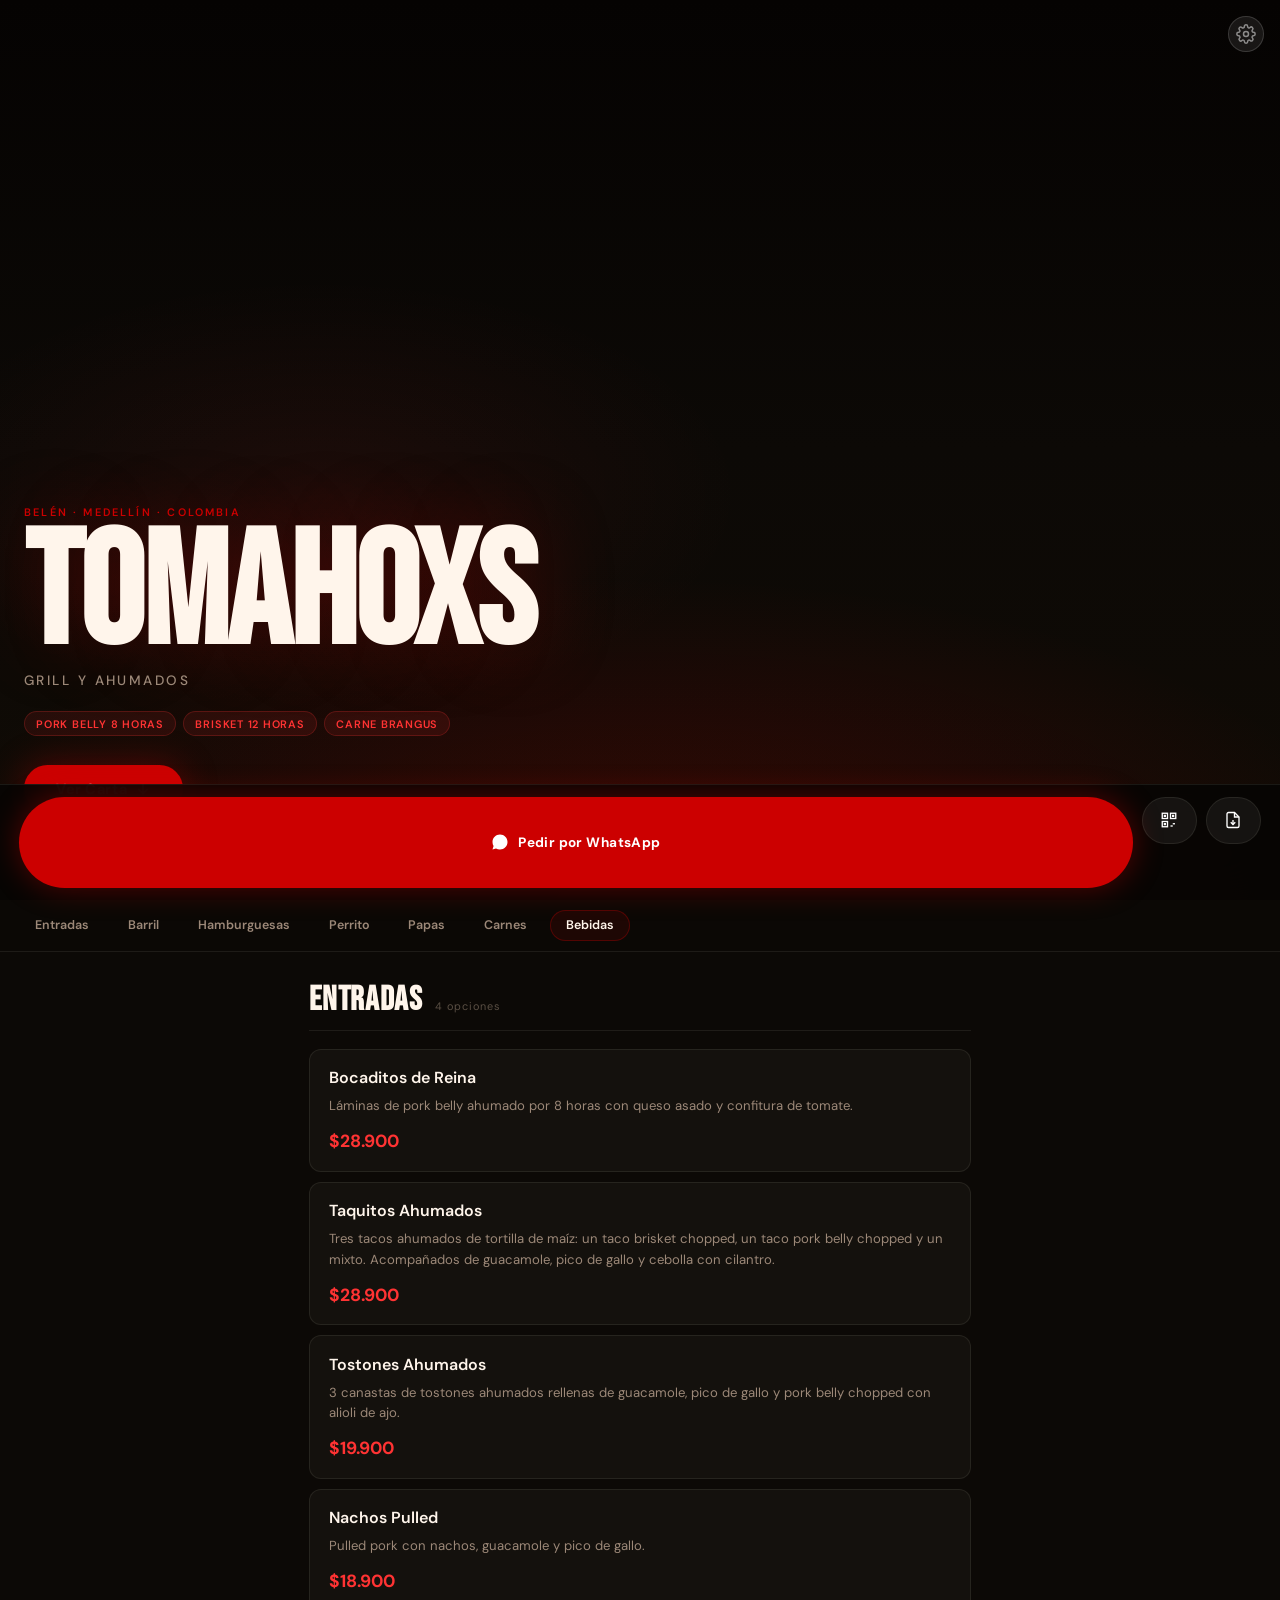
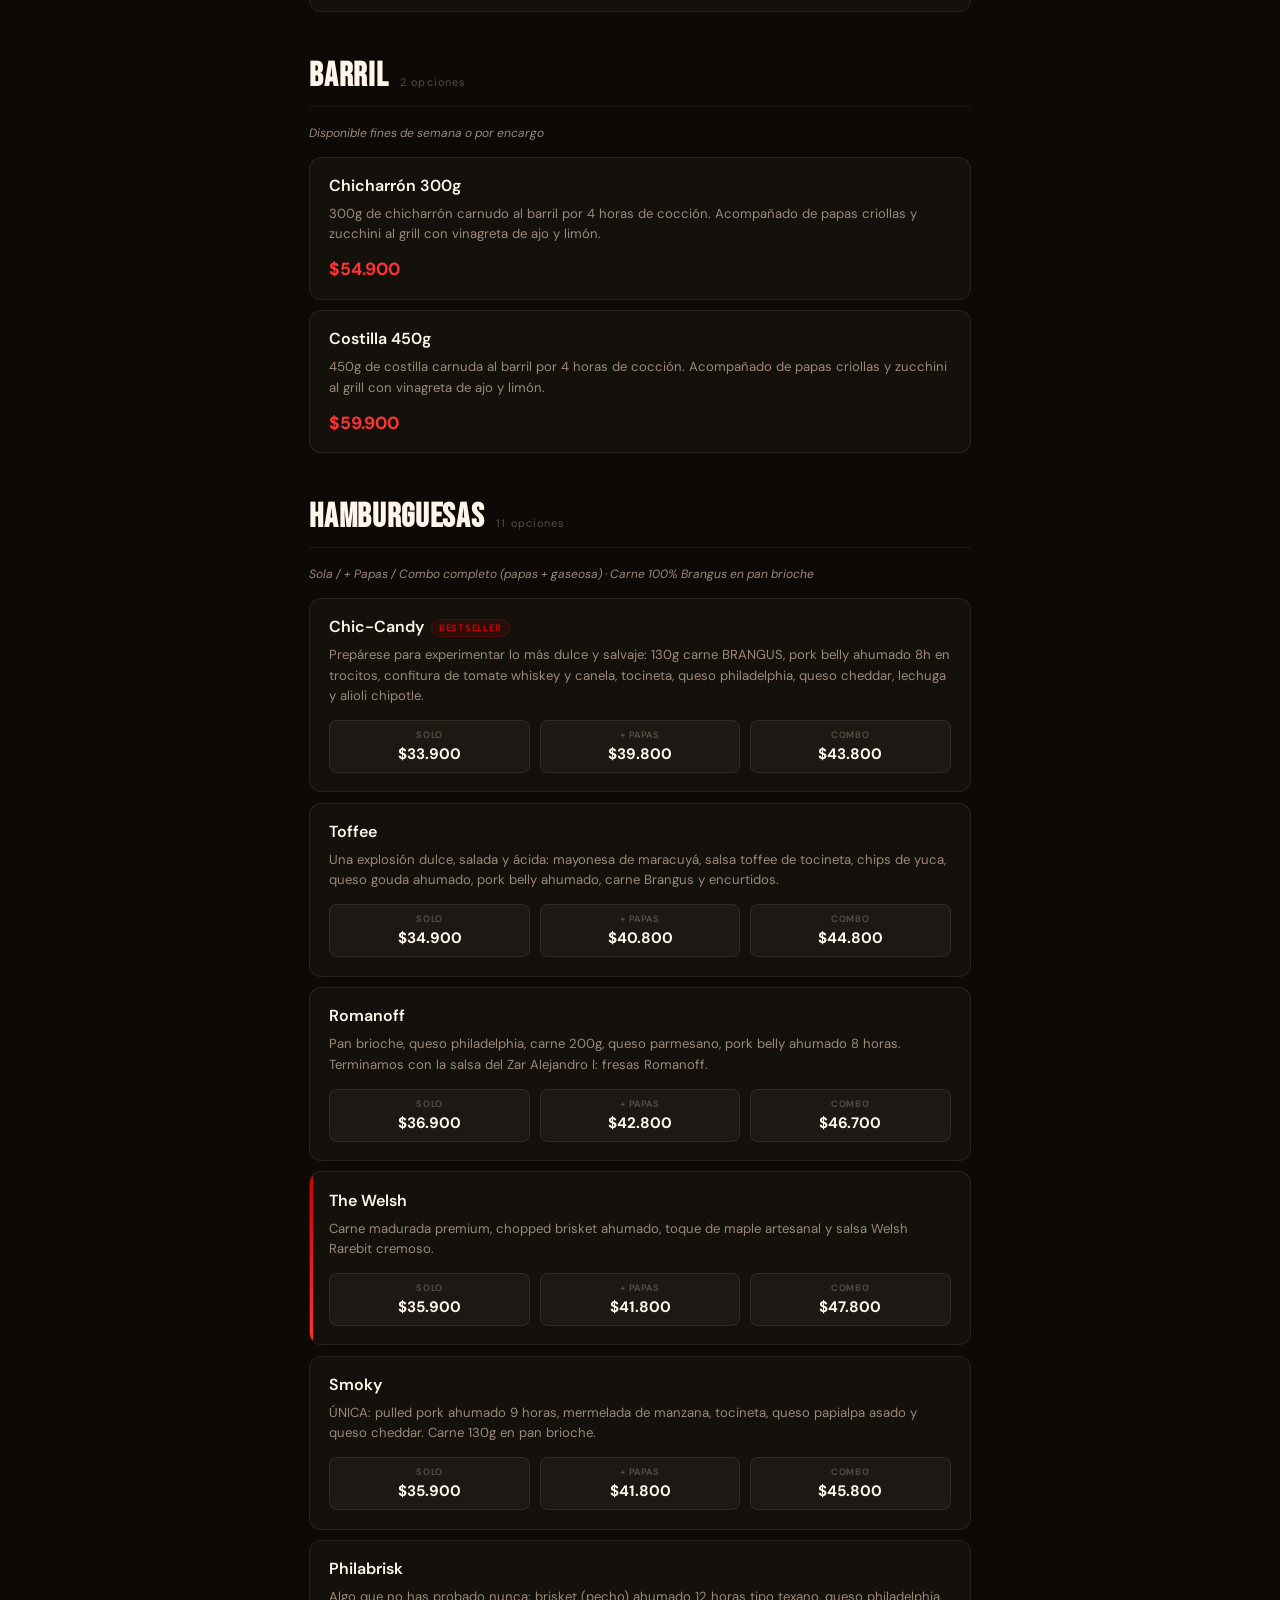
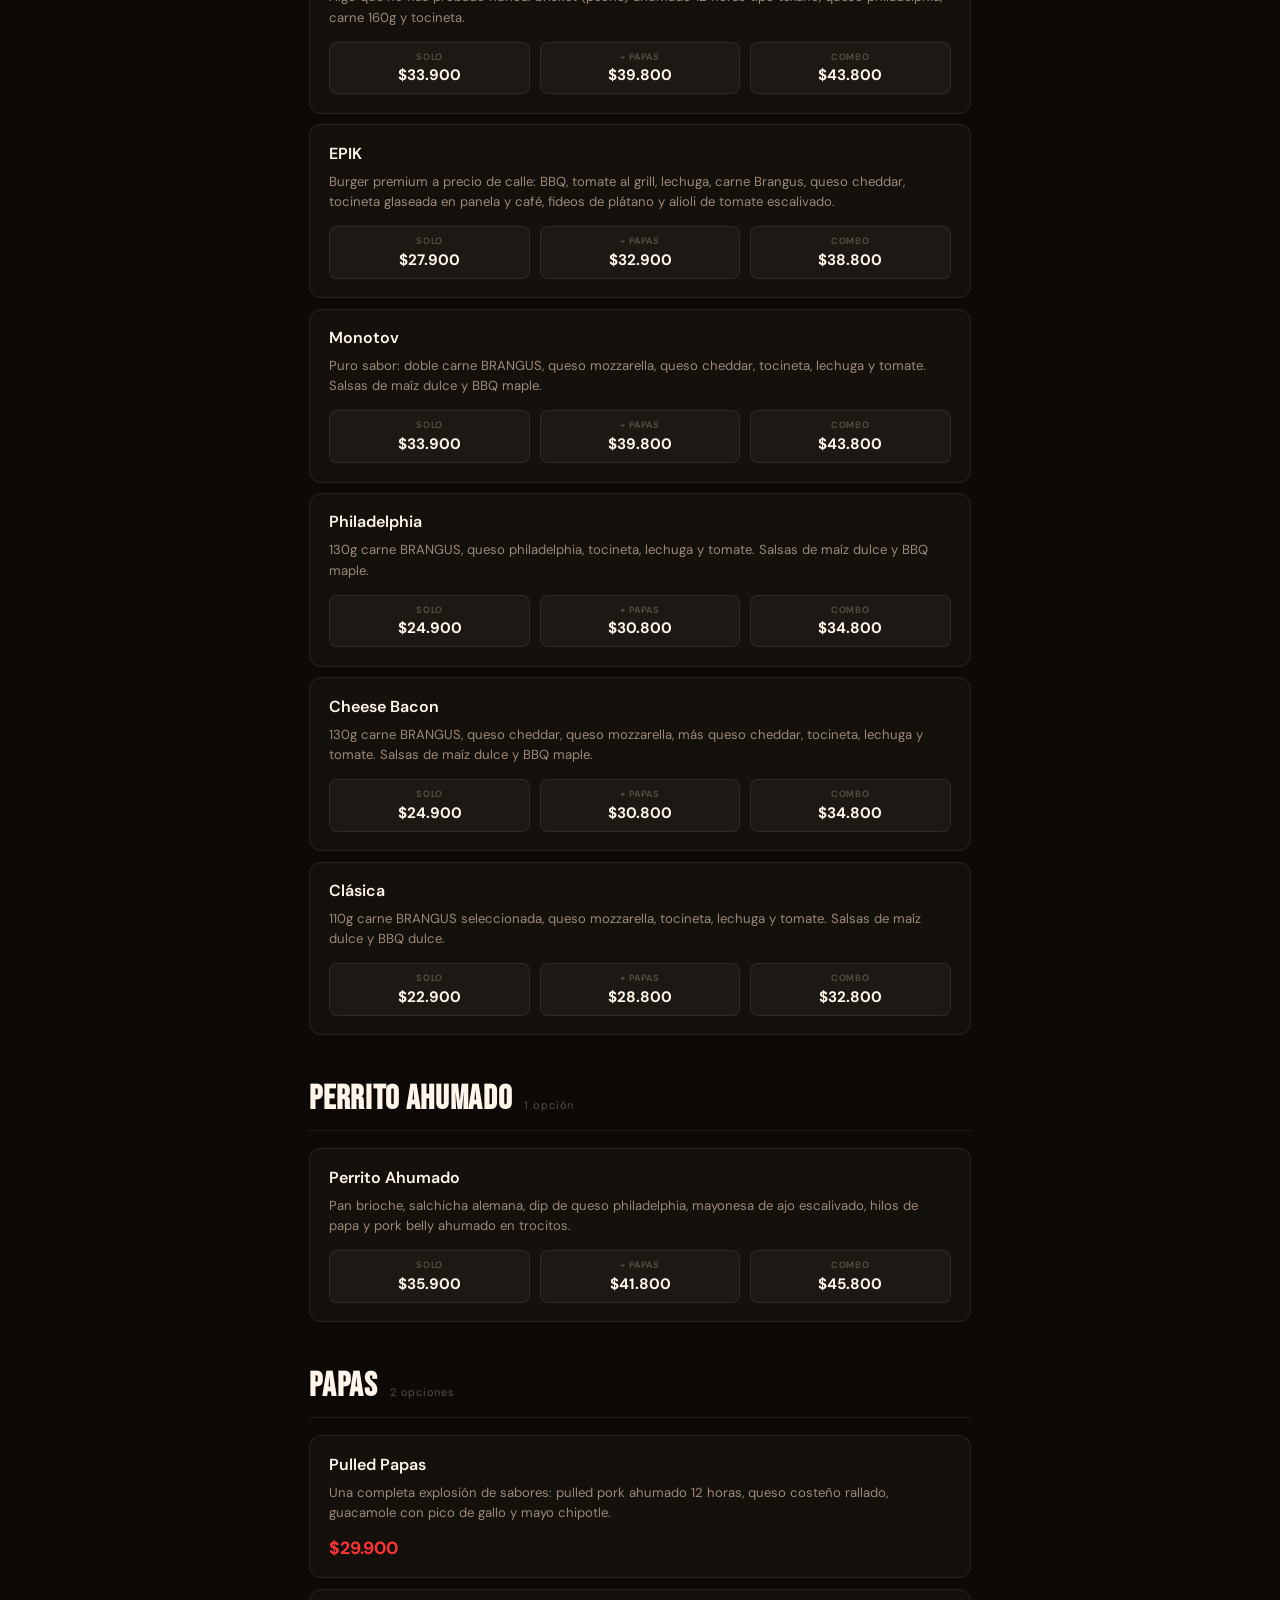
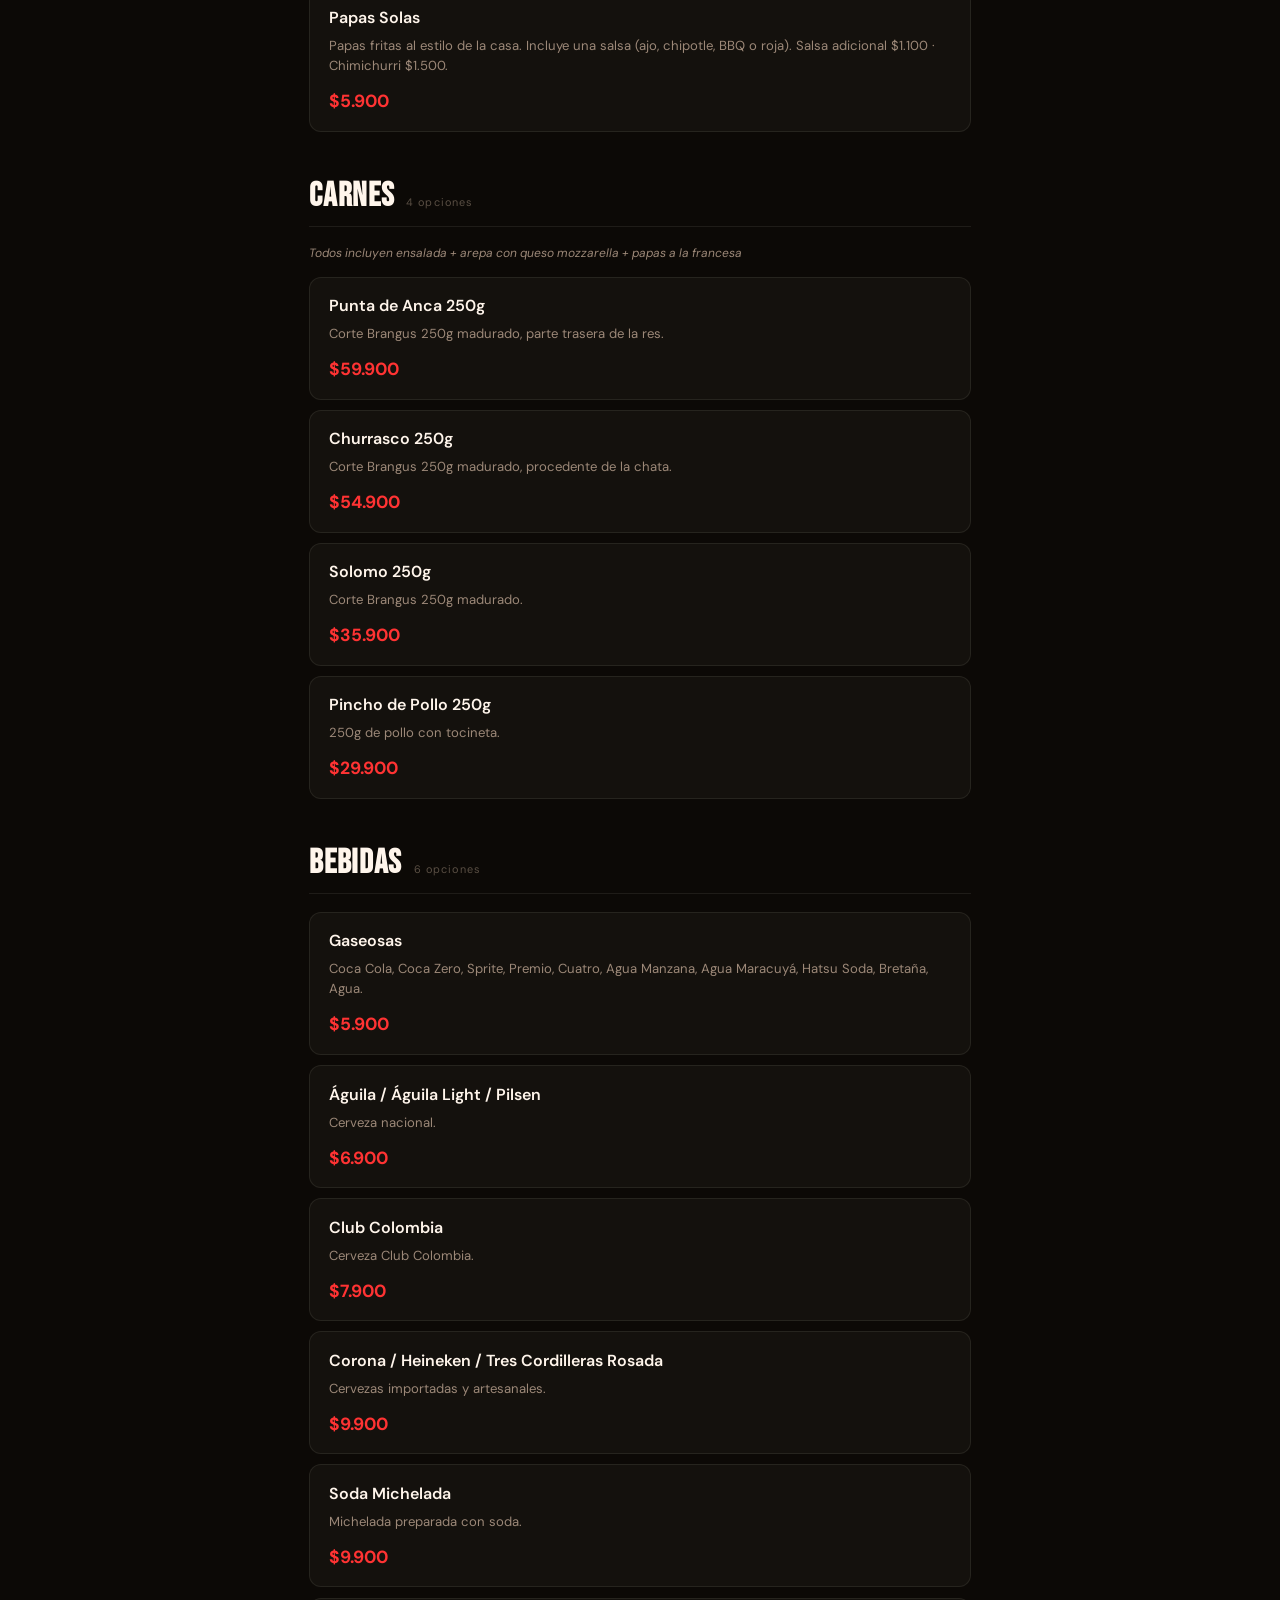
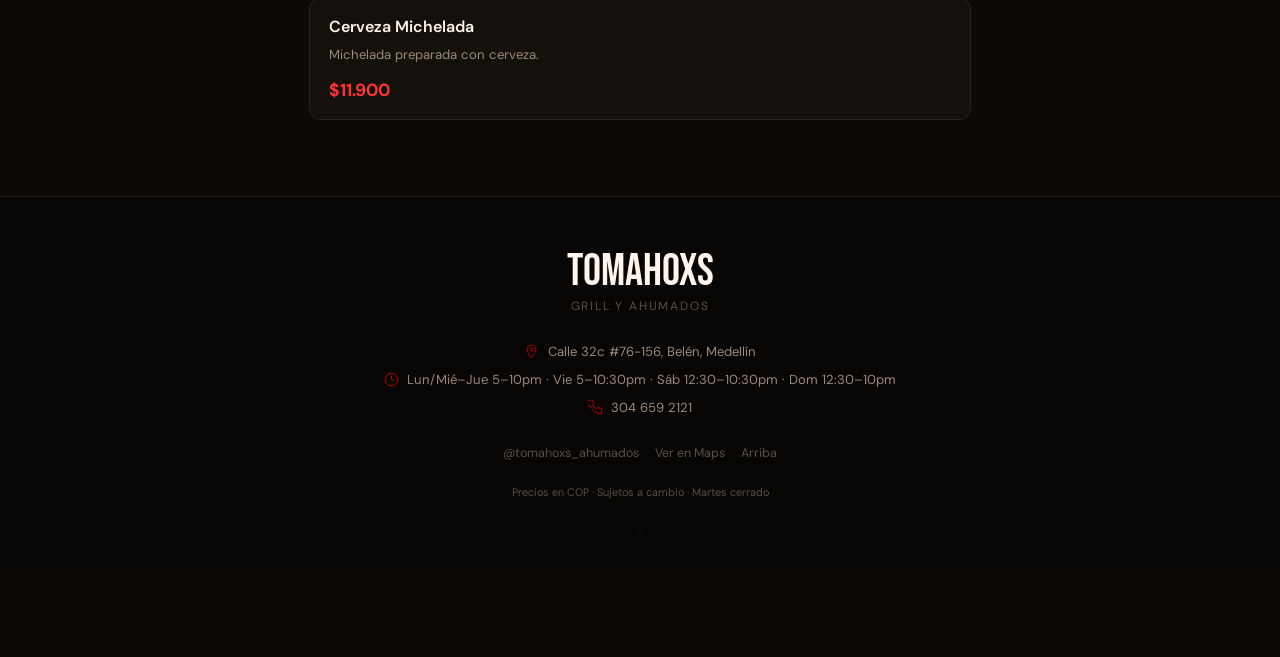
==== commit 0b80a2eb: "Update index.html" ====
--- a/index.html
+++ b/index.html
@@ -61,6 +61,8 @@
     .hero-sub{font-size:.85rem;font-weight:500;letter-spacing:.18em;color:var(--muted);text-transform:uppercase;margin-top:.35rem;margin-bottom:1.4rem}
     .hero-tags{display:flex;flex-wrap:wrap;gap:.45rem;margin-bottom:1.8rem}
     .hero-tag{font-size:.68rem;font-weight:600;letter-spacing:.07em;text-transform:uppercase;color:var(--amber);background:rgba(255,51,51,.1);border:1px solid rgba(255,51,51,.22);padding:.28rem .7rem;border-radius:100px}
+    .admin-gear{position:absolute;top:1rem;right:1rem;z-index:10;width:36px;height:36px;display:flex;align-items:center;justify-content:center;background:rgba(255,255,255,.08);border:1px solid rgba(255,255,255,.15);border-radius:50%;color:rgba(255,255,255,.5);text-decoration:none;transition:color .2s,background .2s}
+    .admin-gear:hover{color:#fff;background:rgba(255,255,255,.18)}
     .hero-cta{display:inline-flex;align-items:center;gap:.5rem;background:var(--accent);color:#fff;font-weight:700;font-size:.9rem;letter-spacing:.04em;padding:.9rem 2rem;border-radius:100px;text-decoration:none;box-shadow:0 0 35px var(--glow);transition:transform .3s cubic-bezier(.34,1.56,.64,1),box-shadow .3s}
     .hero-cta:hover{transform:scale(1.05);box-shadow:0 0 55px rgba(204,0,0,.55)}
 
@@ -140,6 +142,9 @@
 
 <header class="hero" id="top">
   <div class="hero-bg" aria-hidden="true"></div>
+  <a href="/admin" class="admin-gear" aria-label="Administración">
+    <svg width="20" height="20" viewBox="0 0 24 24" fill="none" stroke="currentColor" stroke-width="1.8"><path d="M12 15a3 3 0 1 0 0-6 3 3 0 0 0 0 6z"/><path d="M19.4 15a1.65 1.65 0 0 0 .33 1.82l.06.06a2 2 0 0 1-2.83 2.83l-.06-.06a1.65 1.65 0 0 0-1.82-.33 1.65 1.65 0 0 0-1 1.51V21a2 2 0 0 1-4 0v-.09A1.65 1.65 0 0 0 9 19.4a1.65 1.65 0 0 0-1.82.33l-.06.06a2 2 0 0 1-2.83-2.83l.06-.06A1.65 1.65 0 0 0 4.68 15a1.65 1.65 0 0 0-1.51-1H3a2 2 0 0 1 0-4h.09A1.65 1.65 0 0 0 4.6 9a1.65 1.65 0 0 0-.33-1.82l-.06-.06a2 2 0 0 1 2.83-2.83l.06.06A1.65 1.65 0 0 0 9 4.68a1.65 1.65 0 0 0 1-1.51V3a2 2 0 0 1 4 0v.09a1.65 1.65 0 0 0 1 1.51 1.65 1.65 0 0 0 1.82-.33l.06-.06a2 2 0 0 1 2.83 2.83l-.06.06A1.65 1.65 0 0 0 19.4 9a1.65 1.65 0 0 0 1.51 1H21a2 2 0 0 1 0 4h-.09a1.65 1.65 0 0 0-1.51 1z"/></svg>
+  </a>
   <div class="hero-content">
     <p class="hero-loc">Belén · Medellín · Colombia</p>
     <h1 class="hero-brand">TOMAHOXS</h1>
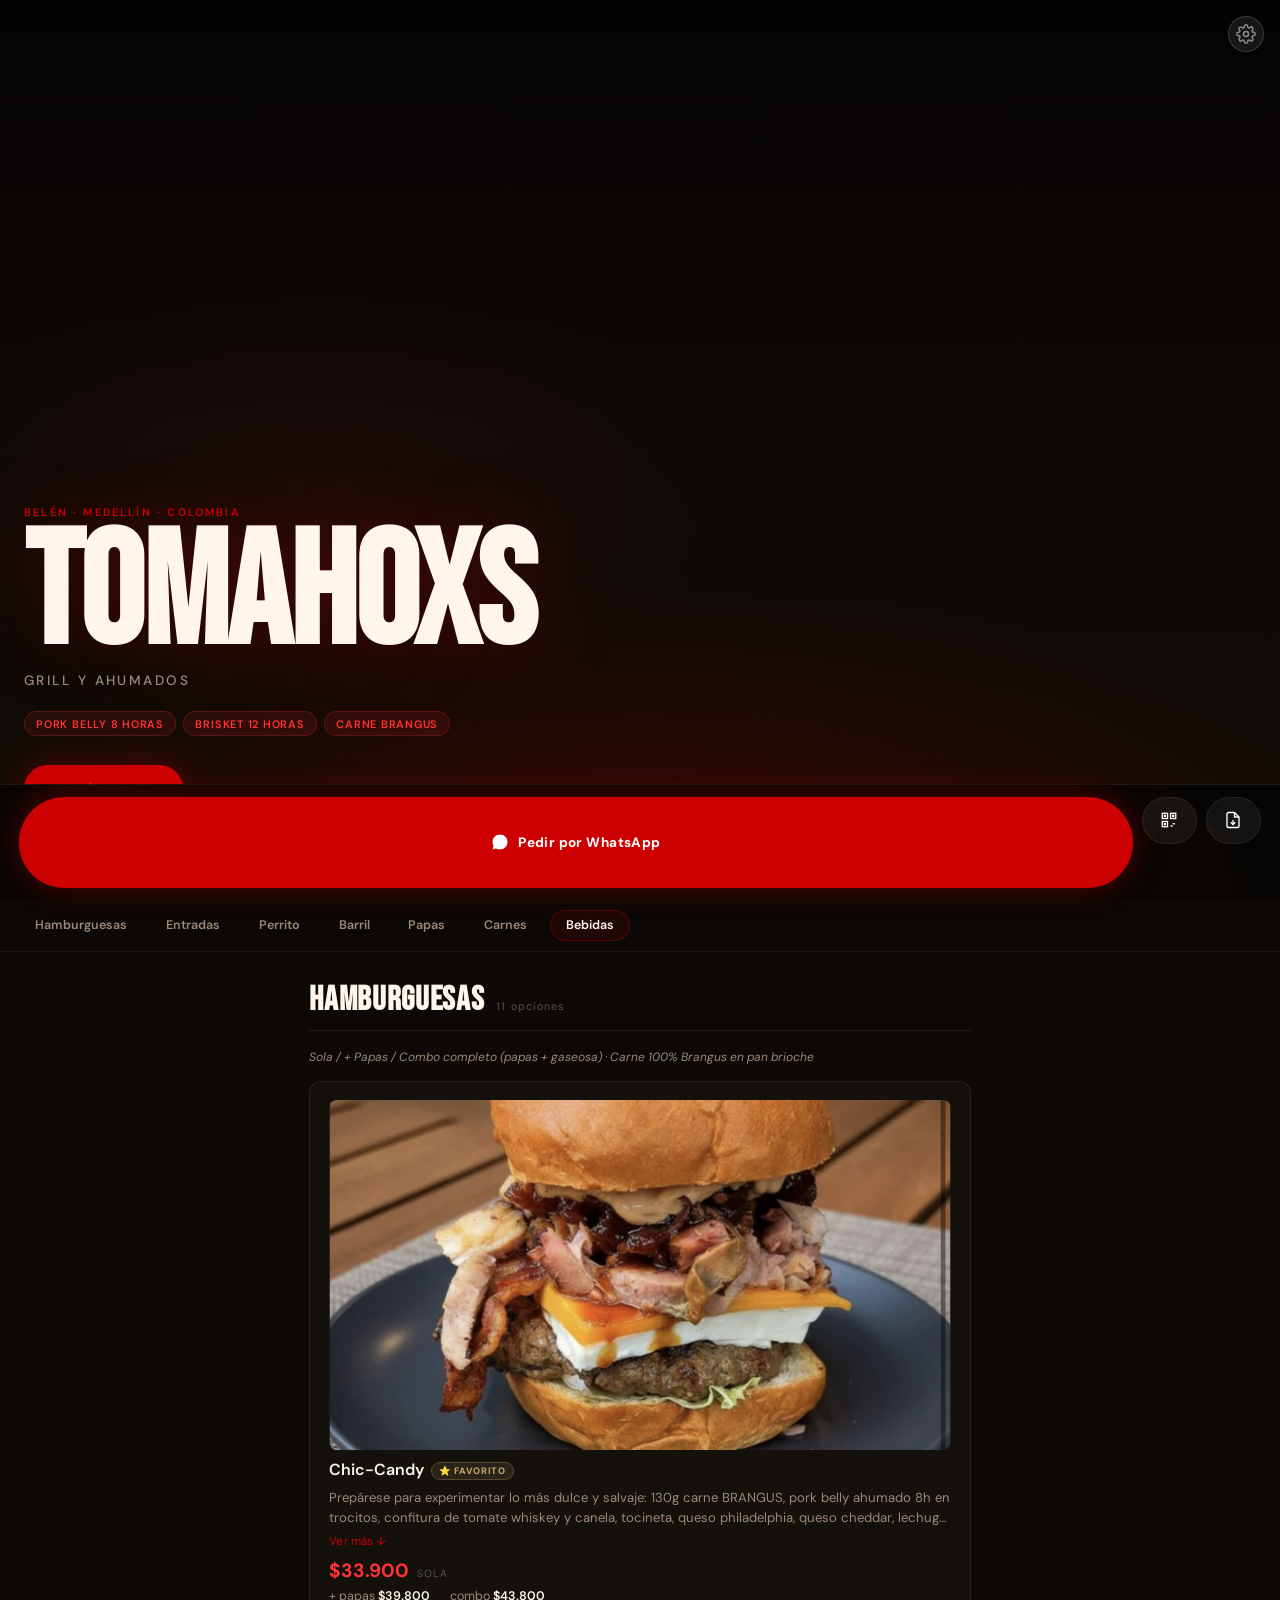
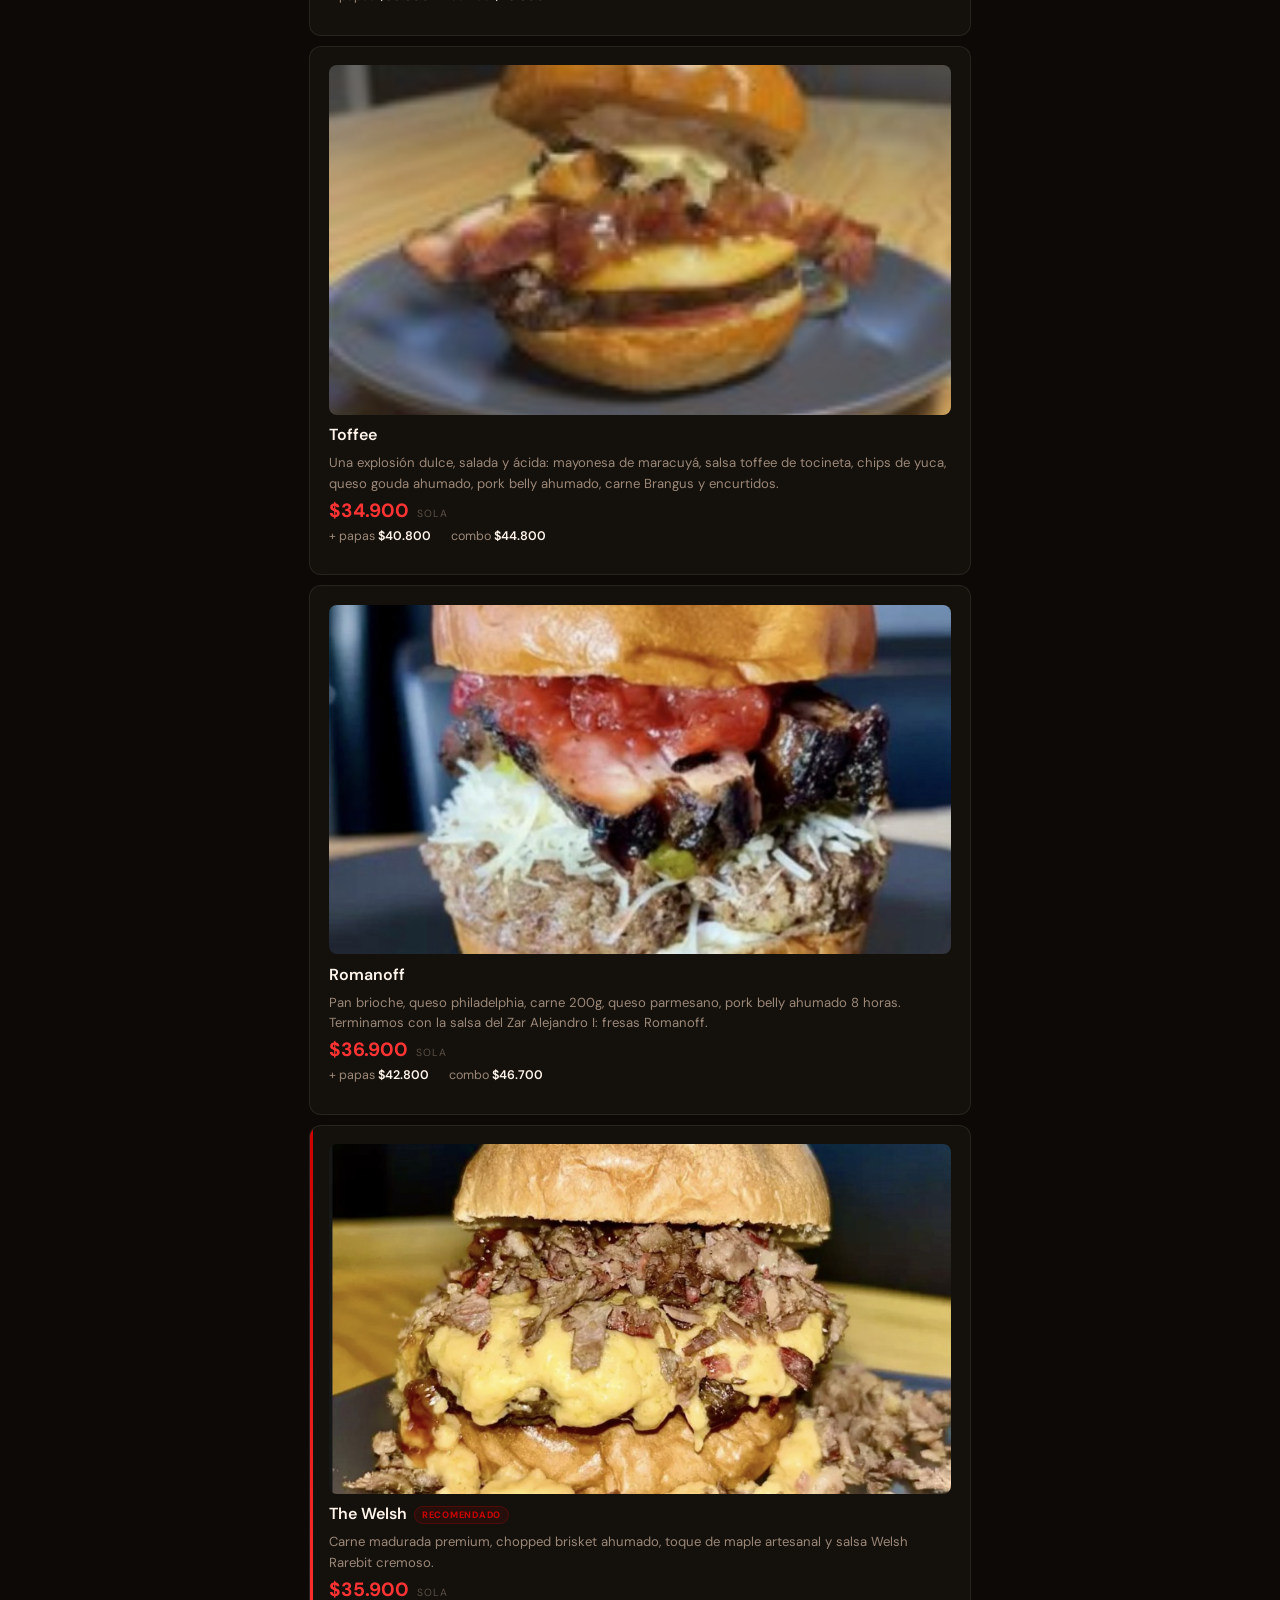
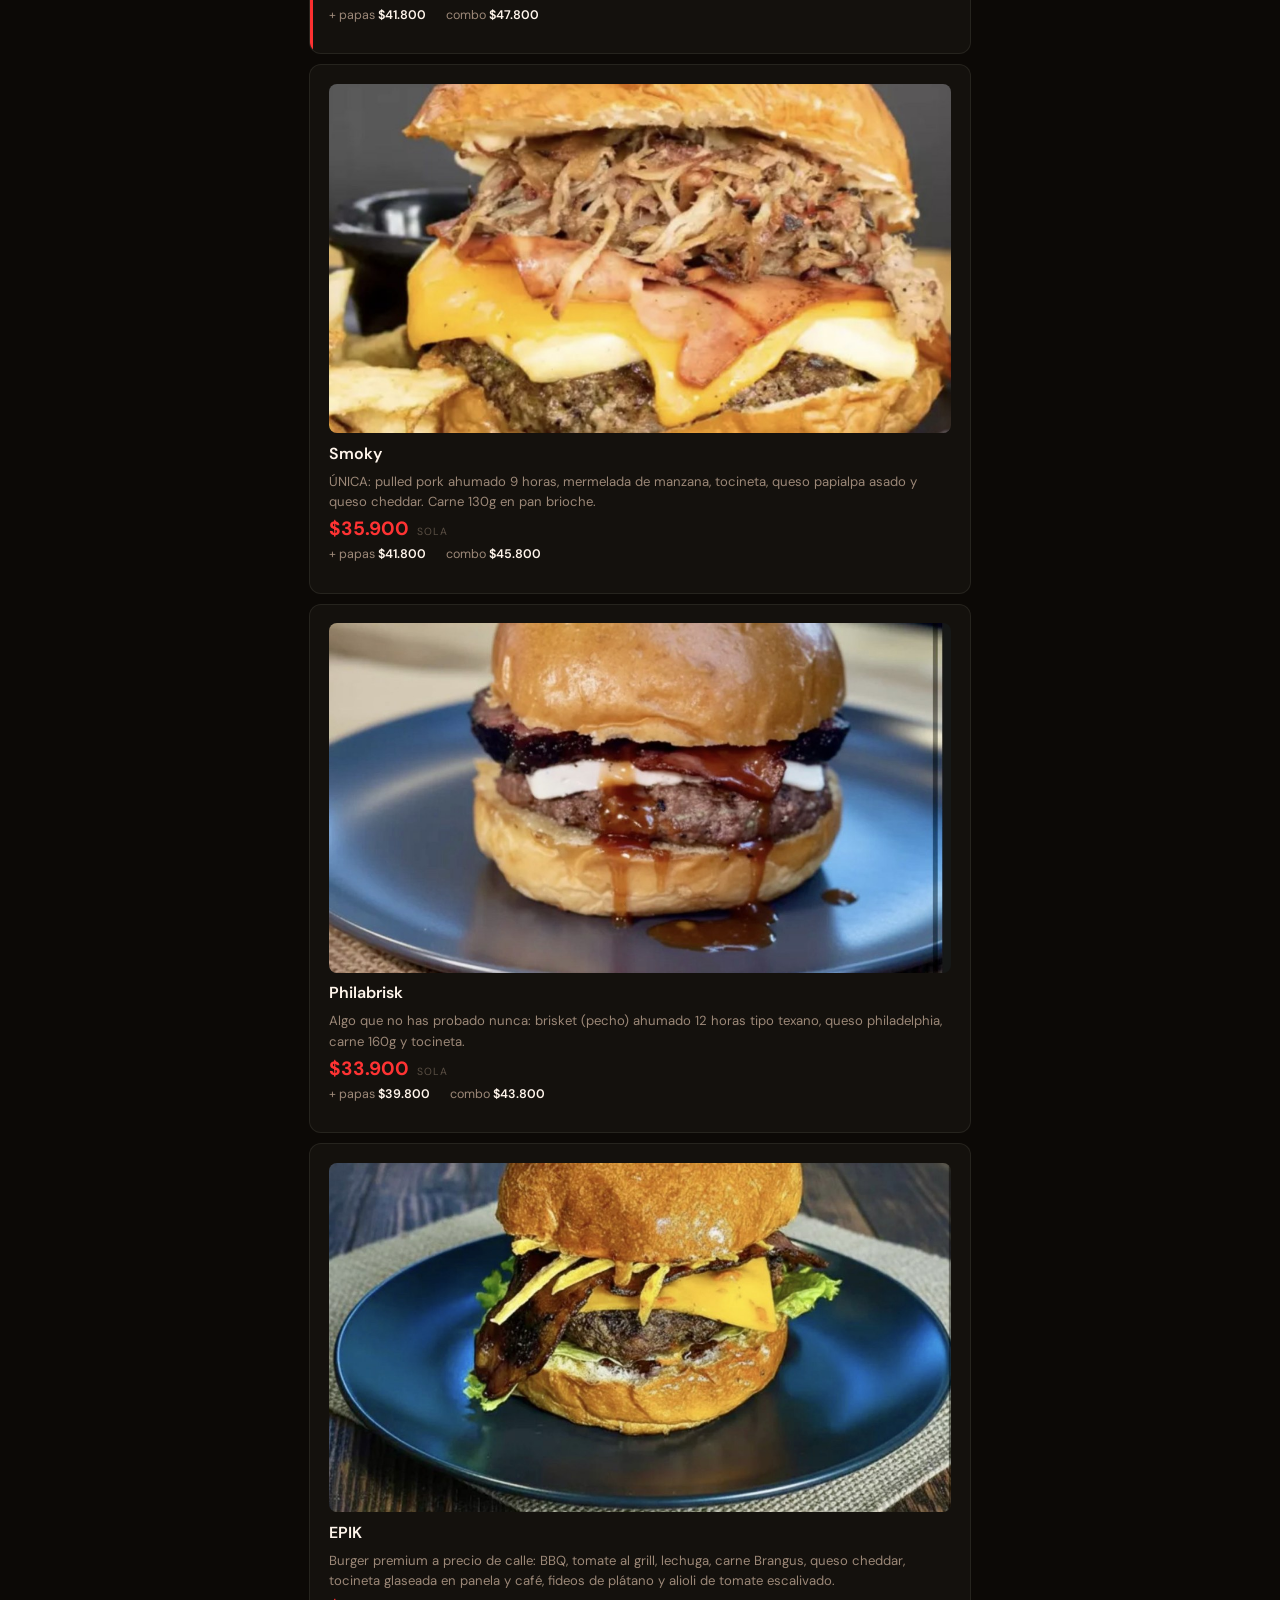
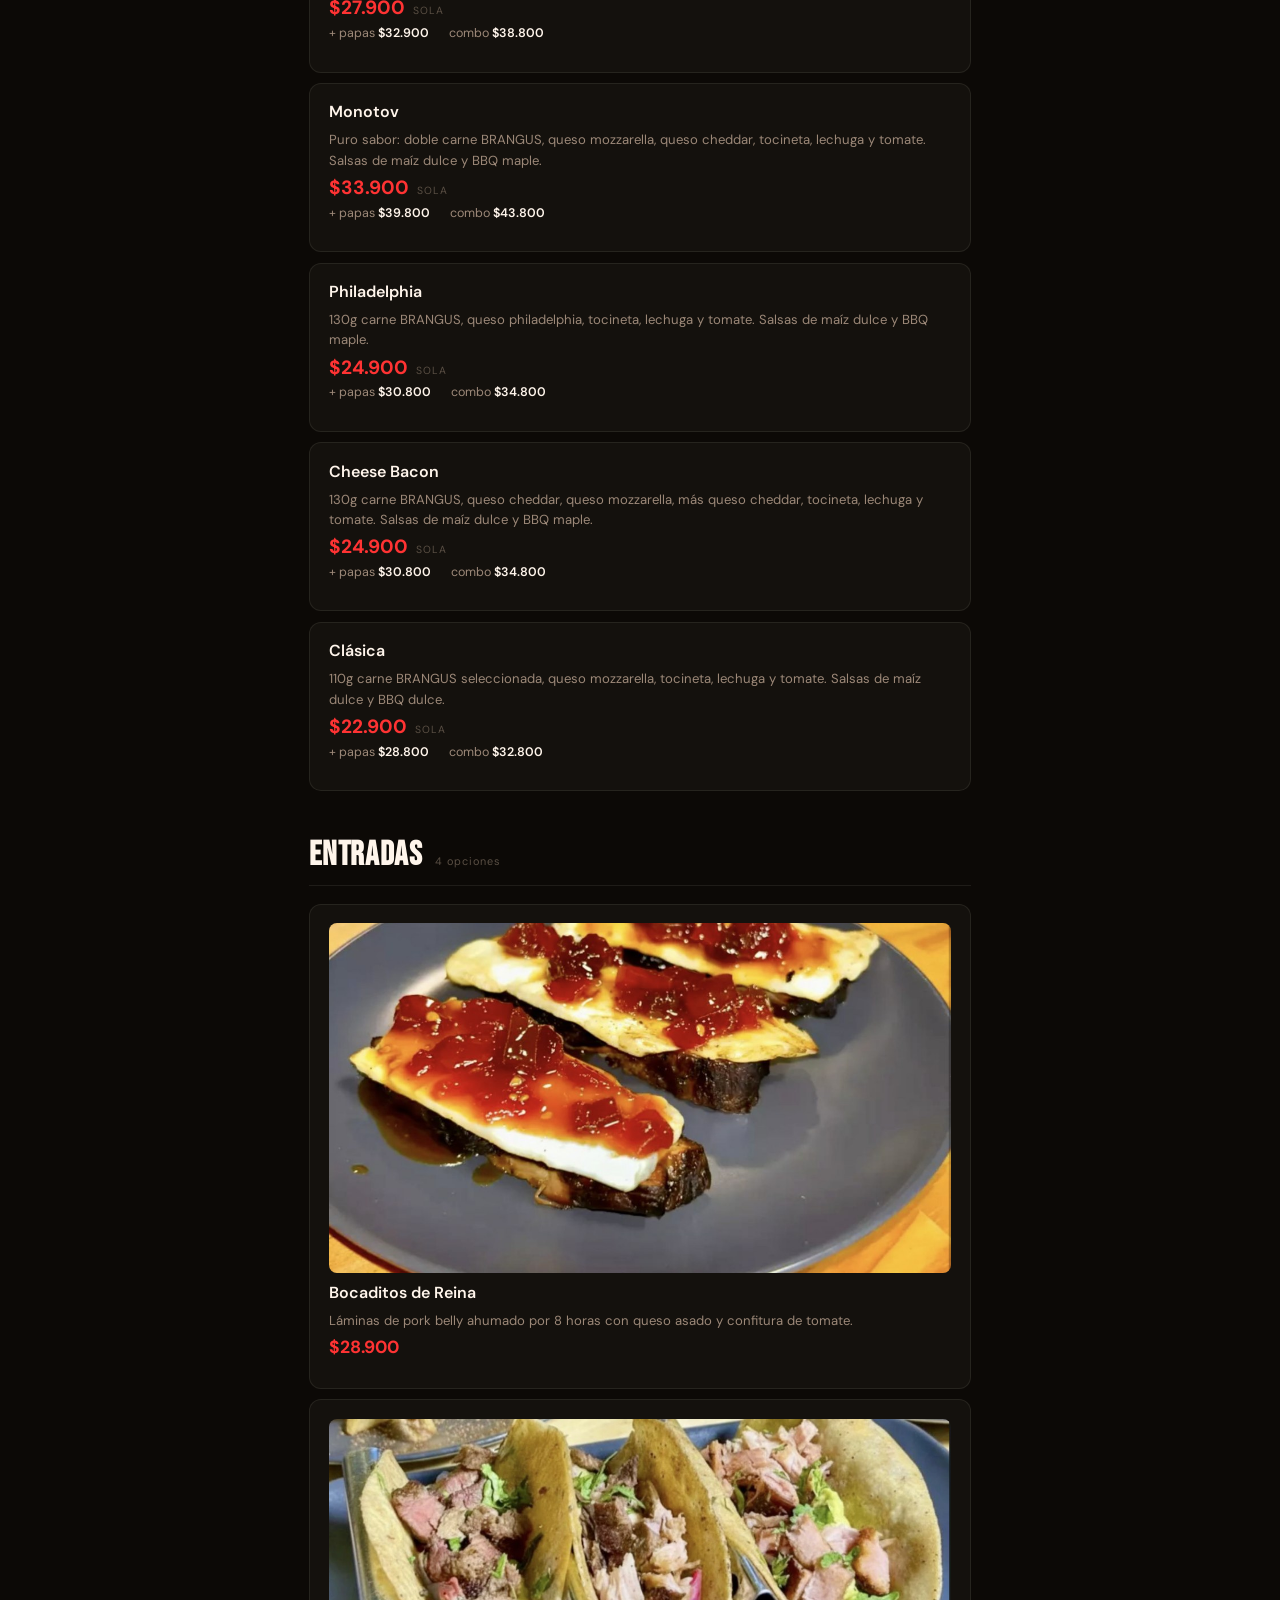
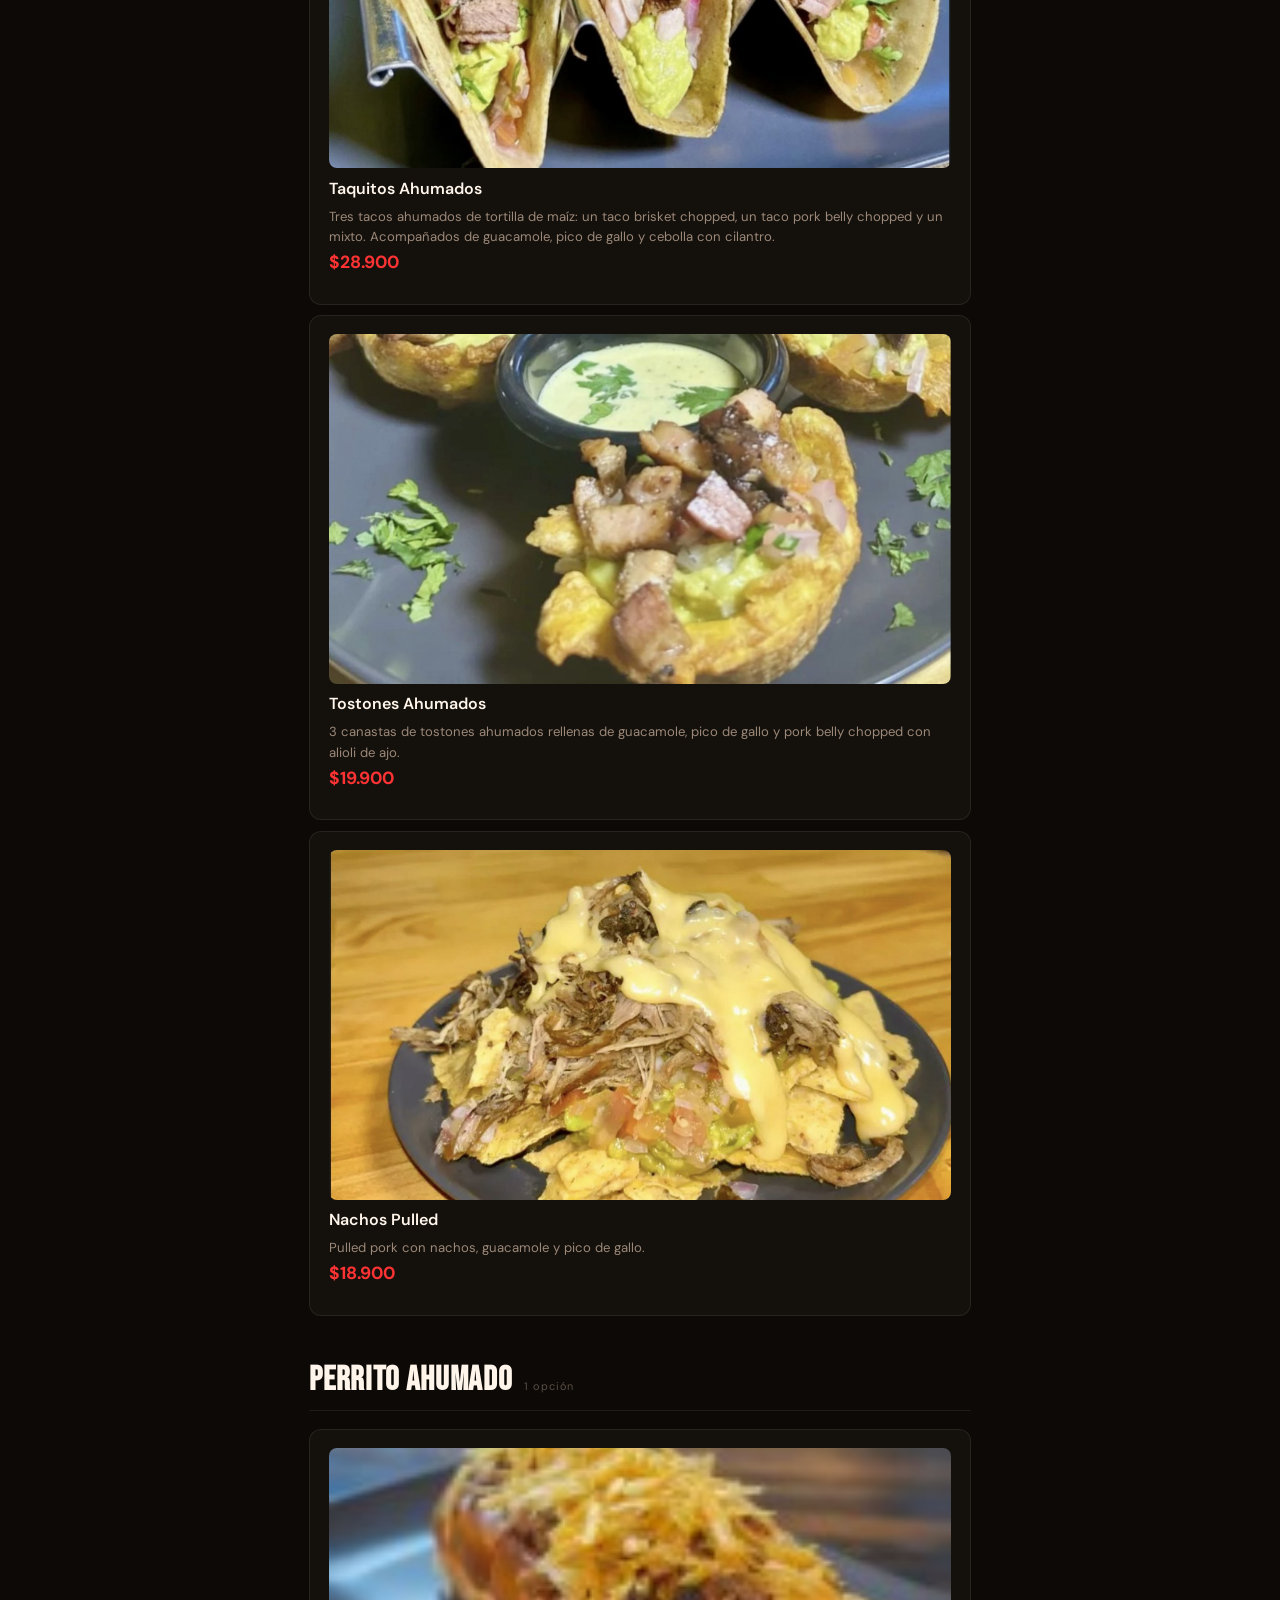
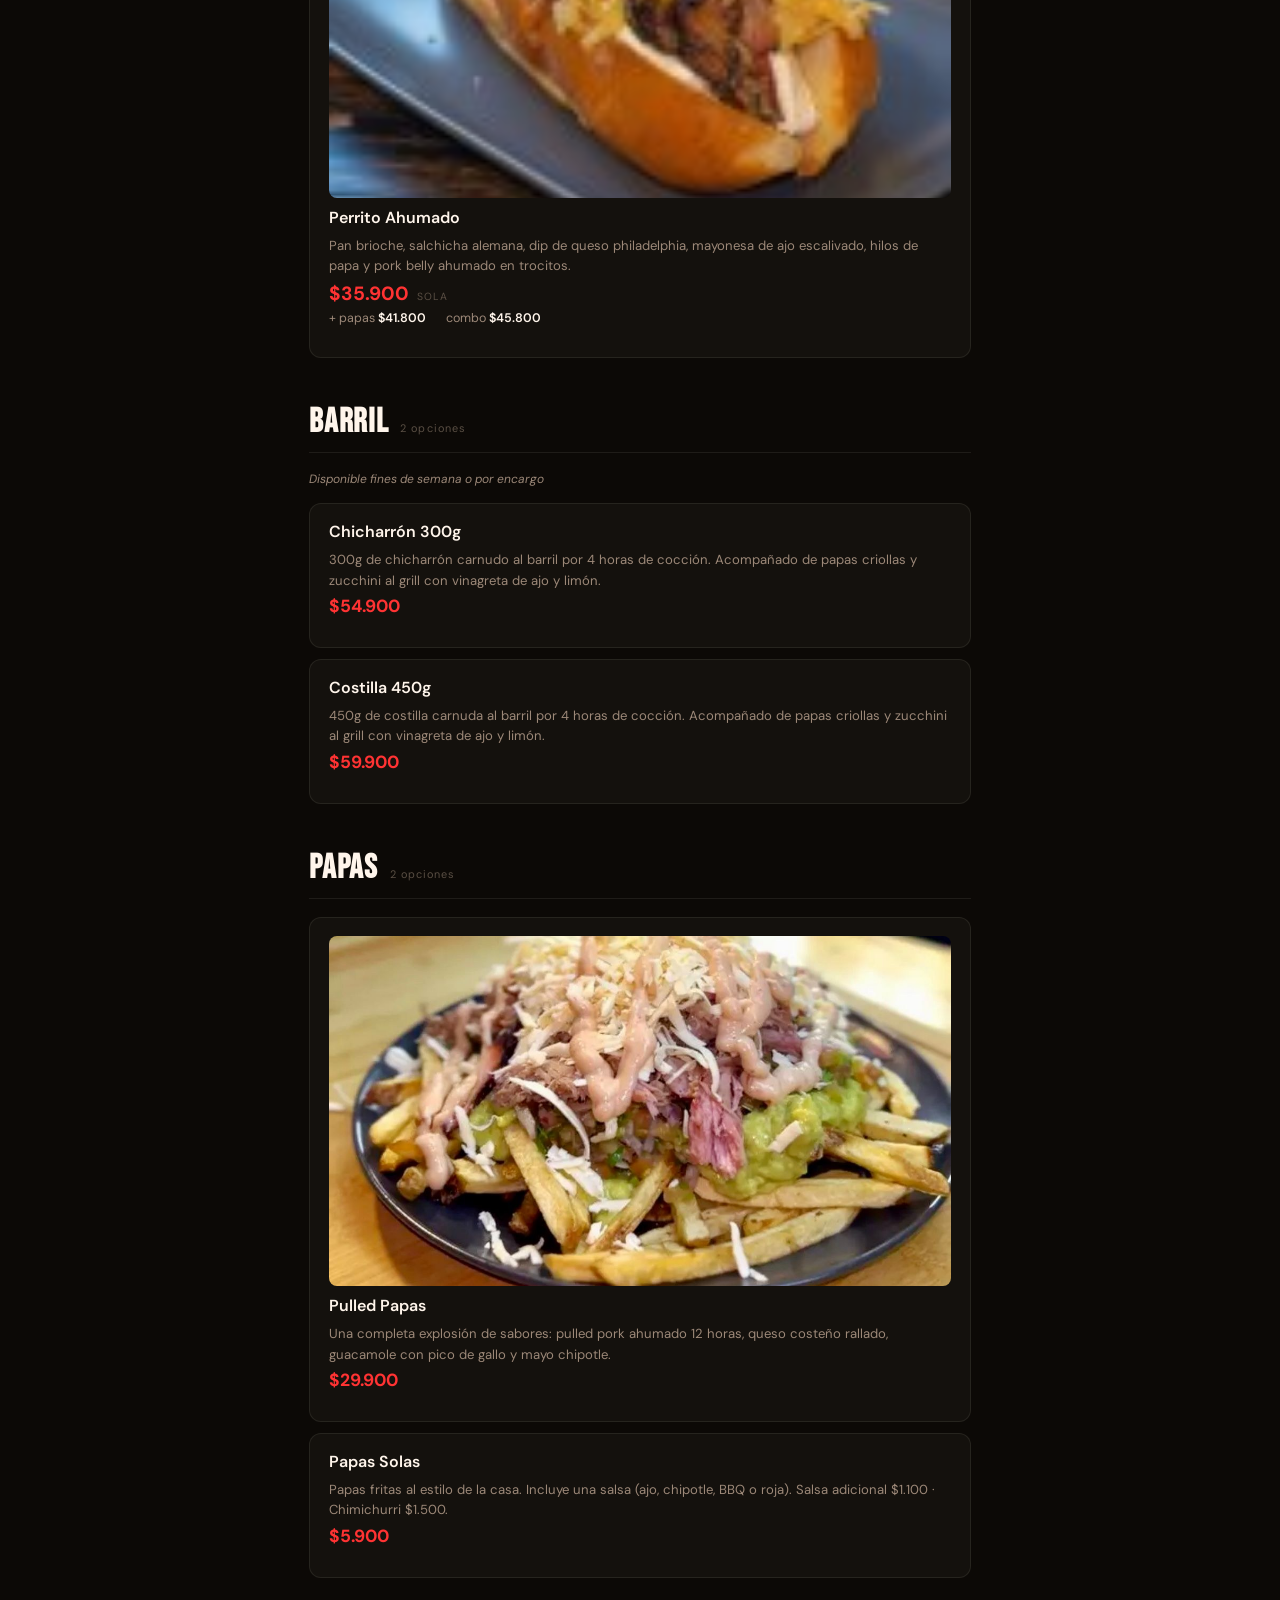
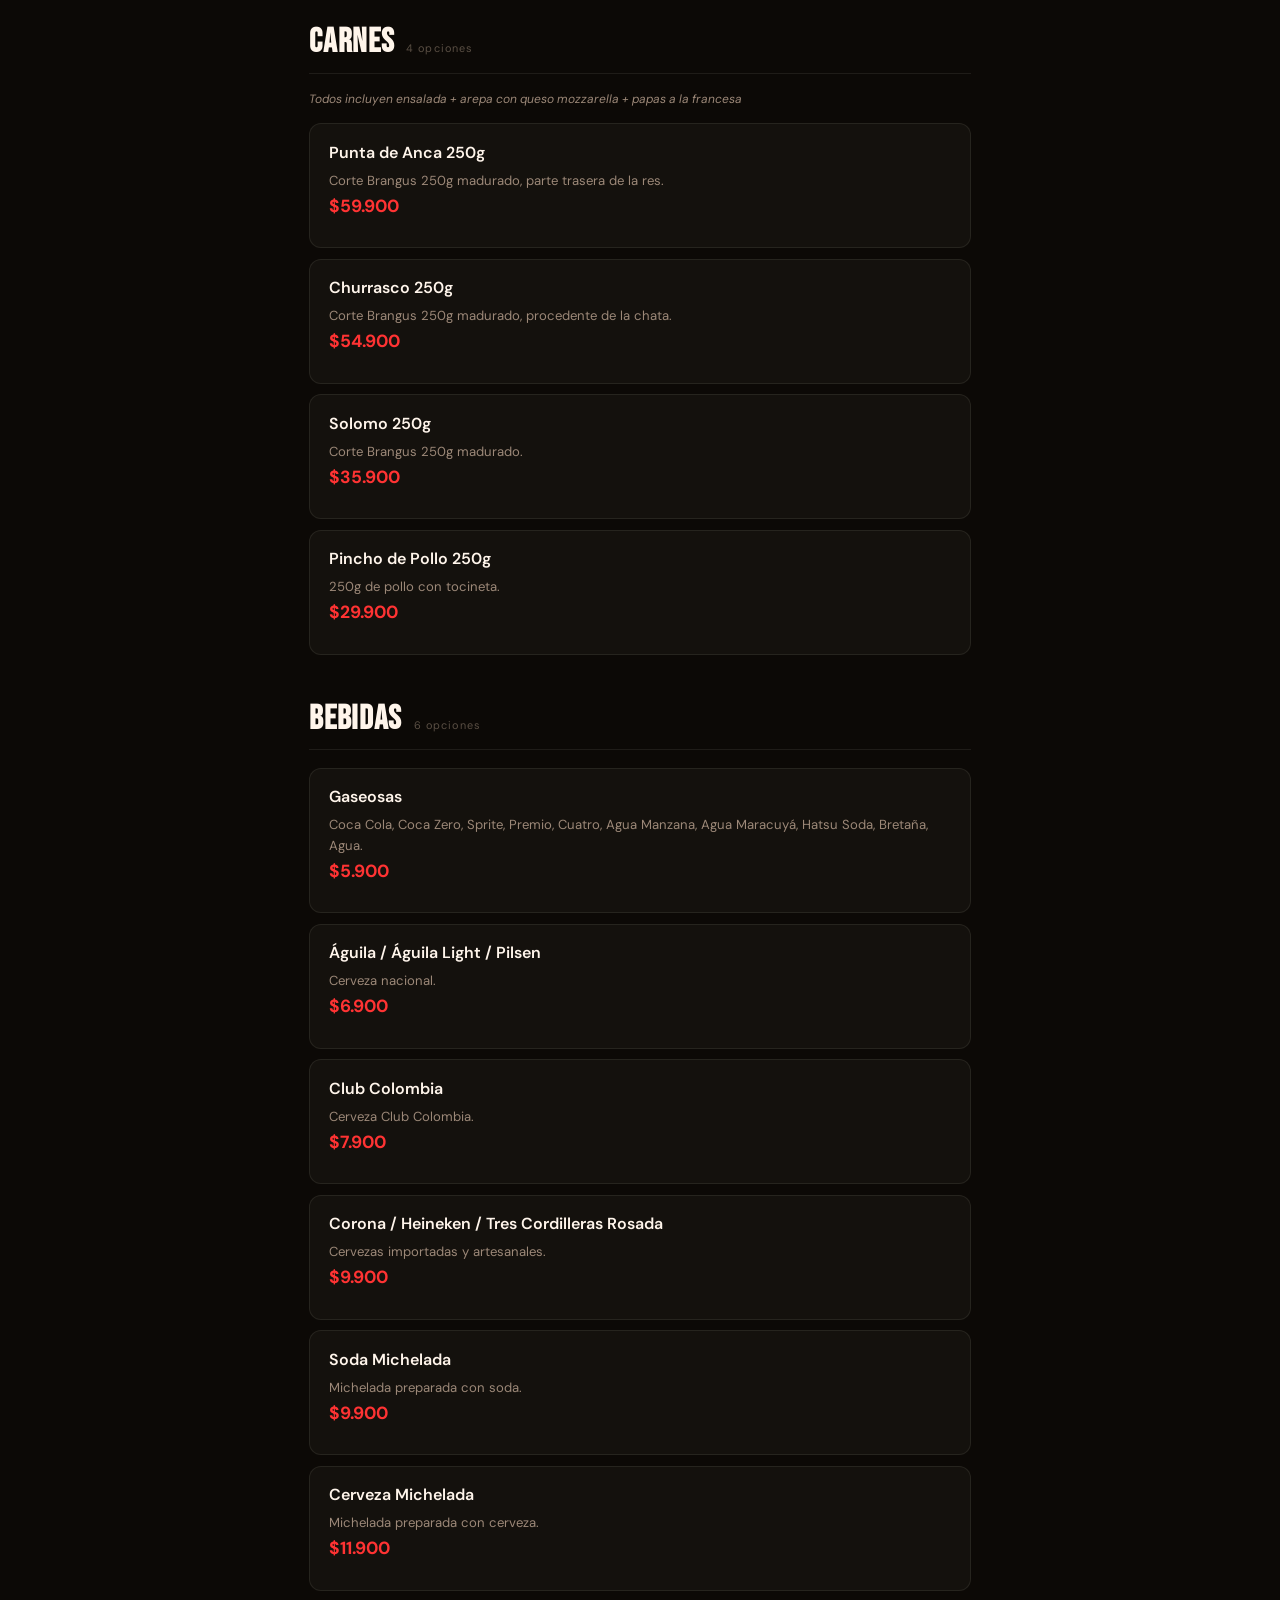
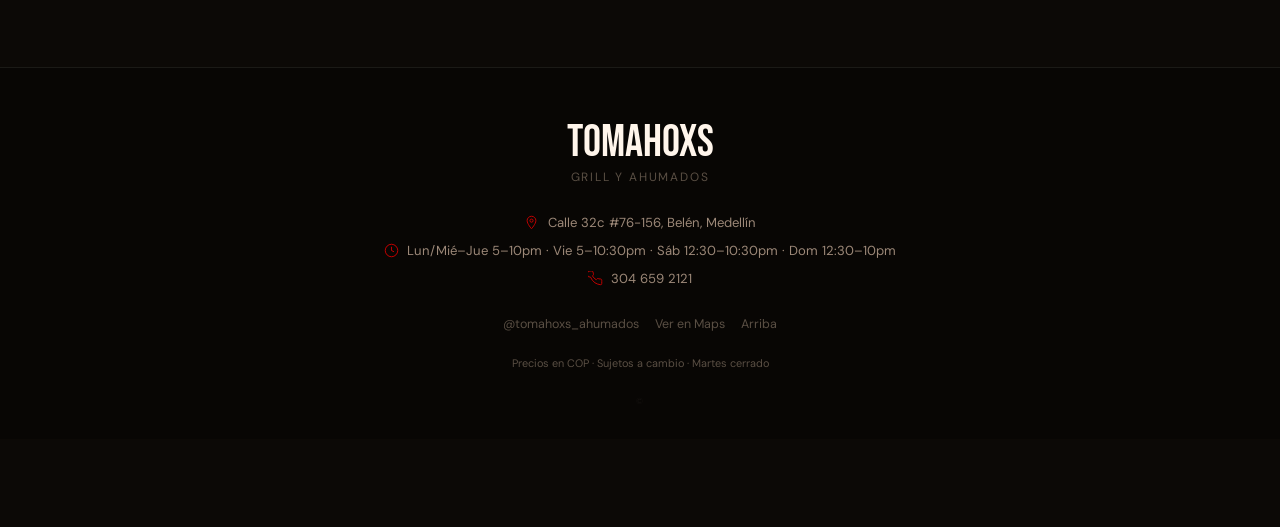
==== commit 5c502b52: "Update index.html" ====
--- a/index.html
+++ b/index.html
@@ -89,14 +89,26 @@
     .card-name{font-size:1rem;font-weight:600;line-height:1.3}
     .tag-bs{display:inline-block;font-size:.58rem;font-weight:700;letter-spacing:.08em;text-transform:uppercase;color:var(--accent);background:rgba(204,0,0,.1);border:1px solid rgba(204,0,0,.25);padding:.12rem .45rem;border-radius:100px;margin-left:.4rem;vertical-align:middle}
     .card-img{width:100%;aspect-ratio:16/9;object-fit:cover;border-radius:8px;margin-bottom:.65rem;display:block}
-    .card-desc{font-size:.82rem;color:var(--muted);line-height:1.55;margin-bottom:.85rem}
-    /* 3 tiers */
-    .prices{display:flex;gap:.45rem}
-    .pt{display:flex;flex-direction:column;align-items:center;background:rgba(255,245,230,.035);border:1px solid var(--border);border-radius:8px;padding:.45rem .6rem;flex:1;min-width:0}
-    .pl{font-size:.58rem;font-weight:600;letter-spacing:.07em;text-transform:uppercase;color:var(--ghost);margin-bottom:.18rem;white-space:nowrap}
-    .pv{font-size:.9rem;font-weight:700;white-space:nowrap}
+    /* desc clamp + toggle */
+    .card-desc{display:-webkit-box;-webkit-line-clamp:2;-webkit-box-orient:vertical;overflow:hidden;font-size:.82rem;color:var(--muted);line-height:1.55;margin-bottom:.25rem}
+    .card-desc.expanded{display:block;overflow:visible}
+    .desc-more{background:none;border:none;padding:0;cursor:pointer;font-family:var(--fb);font-size:.73rem;color:var(--accent);margin-bottom:.6rem;display:none;letter-spacing:.01em}
+    .desc-more.visible{display:block}
+    .desc-more:hover{text-decoration:underline}
+    /* price hierarchy */
+    .price-hero{display:flex;align-items:baseline;gap:.5rem;margin-bottom:.3rem}
+    .price-main{font-size:1.2rem;font-weight:700;color:var(--amber)}
+    .price-lbl{font-size:.65rem;color:var(--ghost);text-transform:uppercase;letter-spacing:.07em}
+    .price-alts{display:flex;gap:1.2rem;margin-bottom:.75rem}
+    .price-alt{font-size:.78rem;color:var(--muted)}
+    .price-alt b{color:var(--text);font-weight:600}
     /* single */
-    .price-s{font-size:1.1rem;font-weight:700;color:var(--amber)}
+    .price-s{font-size:1.1rem;font-weight:700;color:var(--amber);margin-bottom:.75rem;display:block}
+    /* agotado */
+    .card.agotado{opacity:.4;filter:grayscale(.6);pointer-events:none}
+    .tag-ag{display:inline-block;font-size:.58rem;font-weight:700;letter-spacing:.08em;text-transform:uppercase;color:#ff6b6b;background:rgba(255,107,107,.12);border:1px solid rgba(255,107,107,.28);padding:.12rem .45rem;border-radius:100px;margin-left:.4rem;vertical-align:middle}
+    /* badges */
+    .tag-fav{display:inline-block;font-size:.58rem;font-weight:700;letter-spacing:.07em;text-transform:uppercase;color:#c9a96e;background:rgba(201,169,110,.12);border:1px solid rgba(201,169,110,.28);padding:.12rem .45rem;border-radius:100px;margin-left:.4rem;vertical-align:middle}
 
     /* FOOTER */
     .footer{background:#080604;border-top:1px solid var(--border);padding:3rem 1.5rem 2rem;text-align:center}
@@ -163,10 +175,10 @@
 
 <nav class="cat-nav" aria-label="Categorías">
   <div class="cat-inner" id="cat-inner">
-    <button class="cat-btn active" data-sec="entradas">Entradas</button>
+    <button class="cat-btn active" data-sec="hamburguesas">Hamburguesas</button>
+    <button class="cat-btn" data-sec="entradas">Entradas</button>
+    <button class="cat-btn" data-sec="perrito">Perrito</button>
     <button class="cat-btn" data-sec="barril">Barril</button>
-    <button class="cat-btn" data-sec="hamburguesas">Hamburguesas</button>
-    <button class="cat-btn" data-sec="perrito">Perrito</button>
     <button class="cat-btn" data-sec="papas">Papas</button>
     <button class="cat-btn" data-sec="cortes">Carnes</button>
     <button class="cat-btn" data-sec="bebidas">Bebidas</button>
@@ -307,6 +319,7 @@
   }
 };
 
+const SECTION_ORDER = ['hamburguesas','entradas','perrito','barril','papas','cortes','bebidas'];
 const fmt = n => '$' + n.toLocaleString('es-CO');
 let agotados = new Set();
 
@@ -321,38 +334,73 @@
   } catch {}
 }
 
+function checkAgotado(item) {
+  const idL = item.id.toLowerCase().replace(/-/g,' ');
+  const nomL = item.nombre.toLowerCase();
+  for (const a of agotados) {
+    const aL = a.toLowerCase().trim();
+    if (!aL) continue;
+    if (idL === aL || idL.includes(aL) || aL.includes(idL)
+      || nomL.includes(aL) || aL.includes(nomL.split(' ')[0])) return true;
+  }
+  return false;
+}
+
 function card(item) {
-  if (agotados.has(item.id)) return '';
-  const cls = ['card', item.feat ? 'feat' : ''].filter(Boolean).join(' ');
+  const ag = checkAgotado(item);
+  const cls = ['card', item.feat && !ag ? 'feat' : '', ag ? 'agotado' : ''].filter(Boolean).join(' ');
+
+  let badge = '';
+  if (ag)                badge = '<span class="tag-ag">Agotado hoy</span>';
+  else if (item.bestseller) badge = '<span class="tag-fav">⭐ Favorito</span>';
+  else if (item.feat)    badge = '<span class="tag-bs">Recomendado</span>';
+
   let ph = '';
-  if (item.precios) {
-    ph = `<div class="prices">
-      <div class="pt"><span class="pl">Solo</span><span class="pv">${fmt(item.precios.solo)}</span></div>
-      <div class="pt"><span class="pl">+ Papas</span><span class="pv">${fmt(item.precios.papas)}</span></div>
-      <div class="pt"><span class="pl">Combo</span><span class="pv">${fmt(item.precios.combo)}</span></div>
-    </div>`;
-  } else if (item.precio) {
-    ph = `<p class="price-s">${fmt(item.precio)}</p>`;
+  if (!ag) {
+    if (item.precios) {
+      ph = `<div class="price-hero">
+        <span class="price-main">${fmt(item.precios.solo)}</span>
+        <span class="price-lbl">sola</span>
+      </div>
+      <div class="price-alts">
+        <span class="price-alt">+ papas <b>${fmt(item.precios.papas)}</b></span>
+        <span class="price-alt">combo <b>${fmt(item.precios.combo)}</b></span>
+      </div>`;
+    } else if (item.precio) {
+      ph = `<span class="price-s">${fmt(item.precio)}</span>`;
+    }
   }
+
+  const did = `d-${item.id}`;
+  const descBlock = ag
+    ? `<p class="card-desc" style="-webkit-line-clamp:1;margin-bottom:.75rem">${item.desc}</p>`
+    : `<p class="card-desc" id="${did}">${item.desc}</p>
+       <button class="desc-more" onclick="toggleDesc('${did}',this)">Ver más ↓</button>`;
+
   return `<article class="${cls}">
     <img class="card-img" src="/img/${item.id}.jpg" onerror="this.style.display='none'" loading="lazy">
     <div class="card-top">
-      <h3 class="card-name">${item.nombre}${item.bestseller ? '<span class="tag-bs">Bestseller</span>' : ''}</h3>
+      <h3 class="card-name">${item.nombre}${badge}</h3>
     </div>
-    <p class="card-desc">${item.desc}</p>
+    ${descBlock}
     ${ph}
   </article>`;
 }
 
 function render() {
-  document.getElementById('mc').innerHTML = Object.entries(MENU).map(([k, s]) => {
-    const cards = s.items.map(card).filter(Boolean);
-    if (!cards.length) return '';
-    const n = cards.length;
+  document.getElementById('mc').innerHTML = SECTION_ORDER.map(k => {
+    const s = MENU[k];
+    if (!s) return '';
+    const cards = s.items.map(card);
+    const avail = s.items.filter(i => !checkAgotado(i)).length;
+    const total = s.items.length;
+    const cText = avail < total
+      ? `${avail} de ${total} disponibles`
+      : `${total} ${total === 1 ? 'opción' : 'opciones'}`;
     return `<section class="sec" id="${k}">
       <div class="sec-head">
         <h2 class="sec-title">${s.label}</h2>
-        <span class="sec-count">${n} ${n === 1 ? 'opción' : 'opciones'}</span>
+        <span class="sec-count">${cText}</span>
       </div>
       ${s.note ? `<p class="sec-note">${s.note}</p>` : ''}
       ${cards.join('')}
@@ -360,6 +408,7 @@
   }).join('');
   document.getElementById('lb').style.display = 'none';
   initObs();
+  initDescToggles();
 }
 
 function initObs() {
@@ -372,6 +421,22 @@
     });
   }, { rootMargin:'-35% 0px -60% 0px' });
   document.querySelectorAll('.sec').forEach(s => obs.observe(s));
+}
+
+function toggleDesc(id, btn) {
+  const el = document.getElementById(id);
+  if (!el) return;
+  const exp = el.classList.toggle('expanded');
+  btn.textContent = exp ? 'Ver menos ↑' : 'Ver más ↓';
+}
+
+function initDescToggles() {
+  requestAnimationFrame(() => {
+    document.querySelectorAll('.desc-more').forEach(btn => {
+      const prev = btn.previousElementSibling;
+      if (prev && prev.scrollHeight > prev.clientHeight + 1) btn.classList.add('visible');
+    });
+  });
 }
 
 document.querySelectorAll('.cat-btn').forEach(b => {
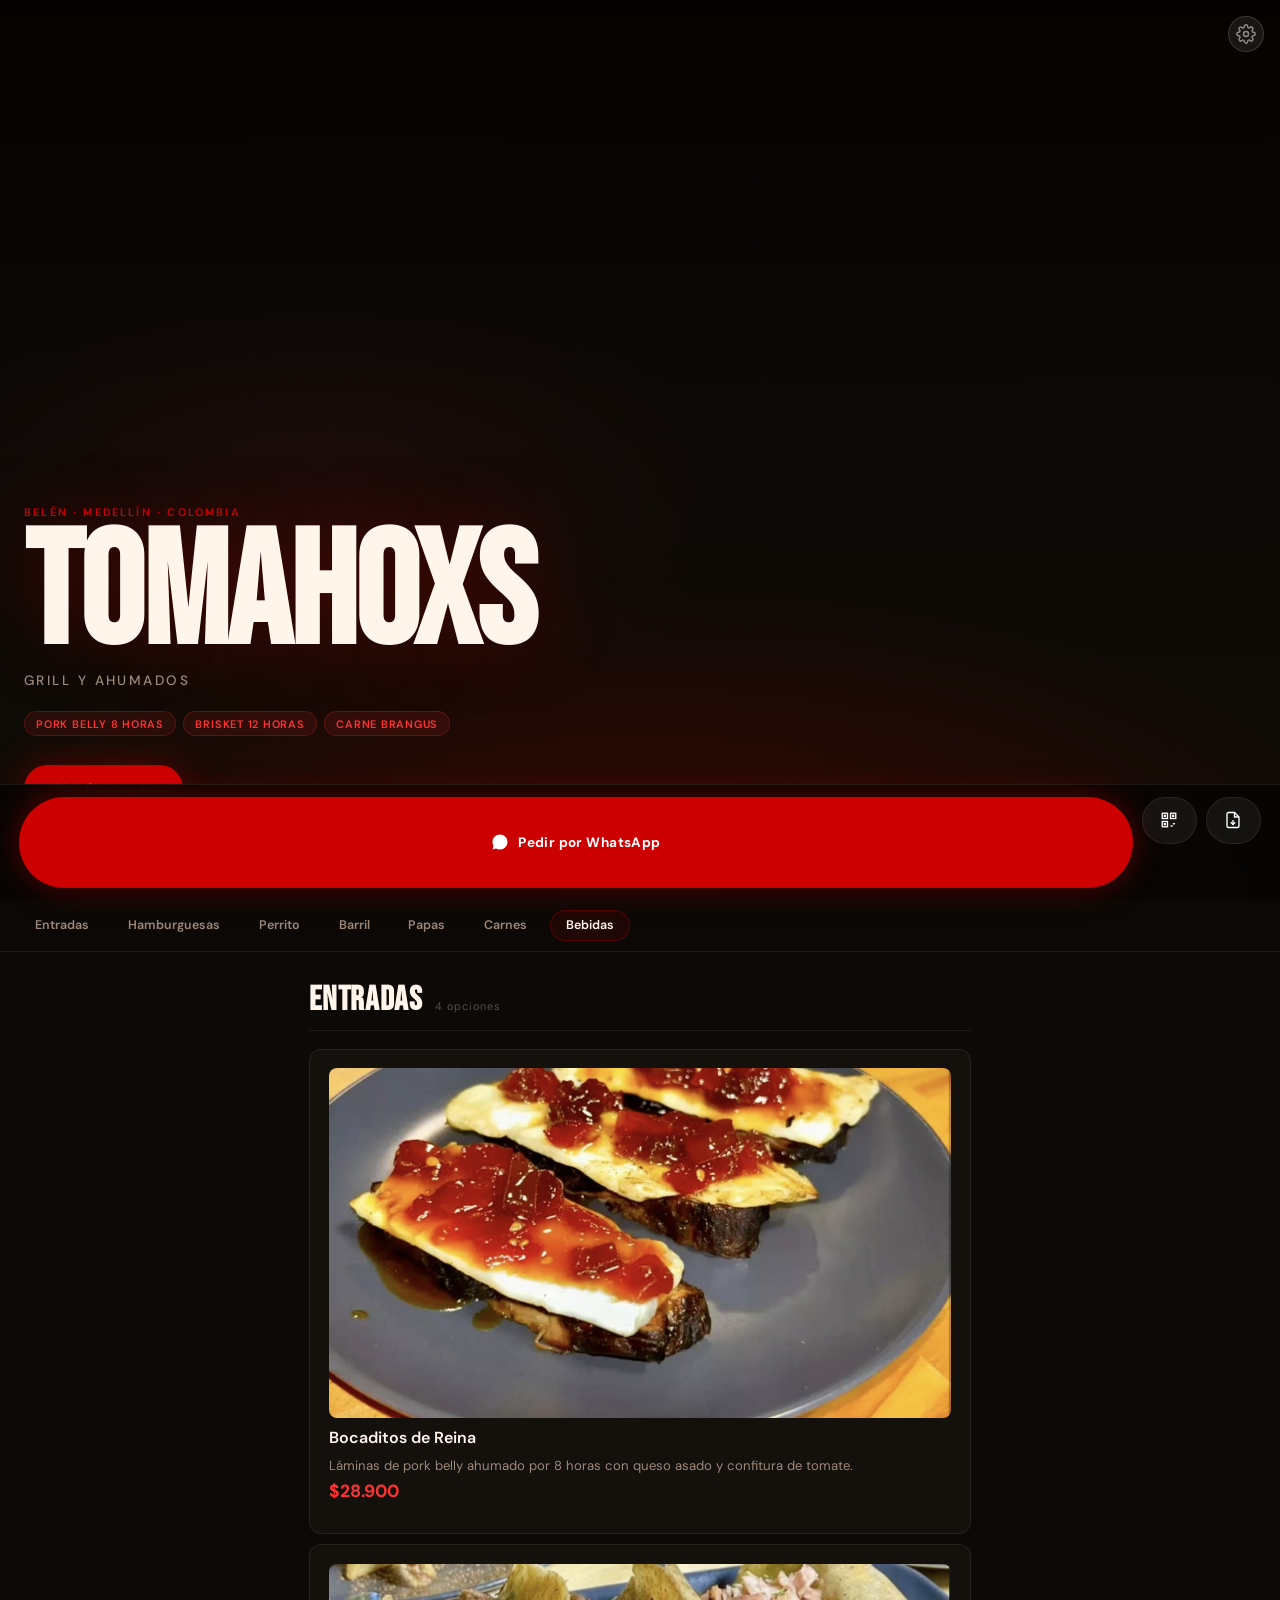
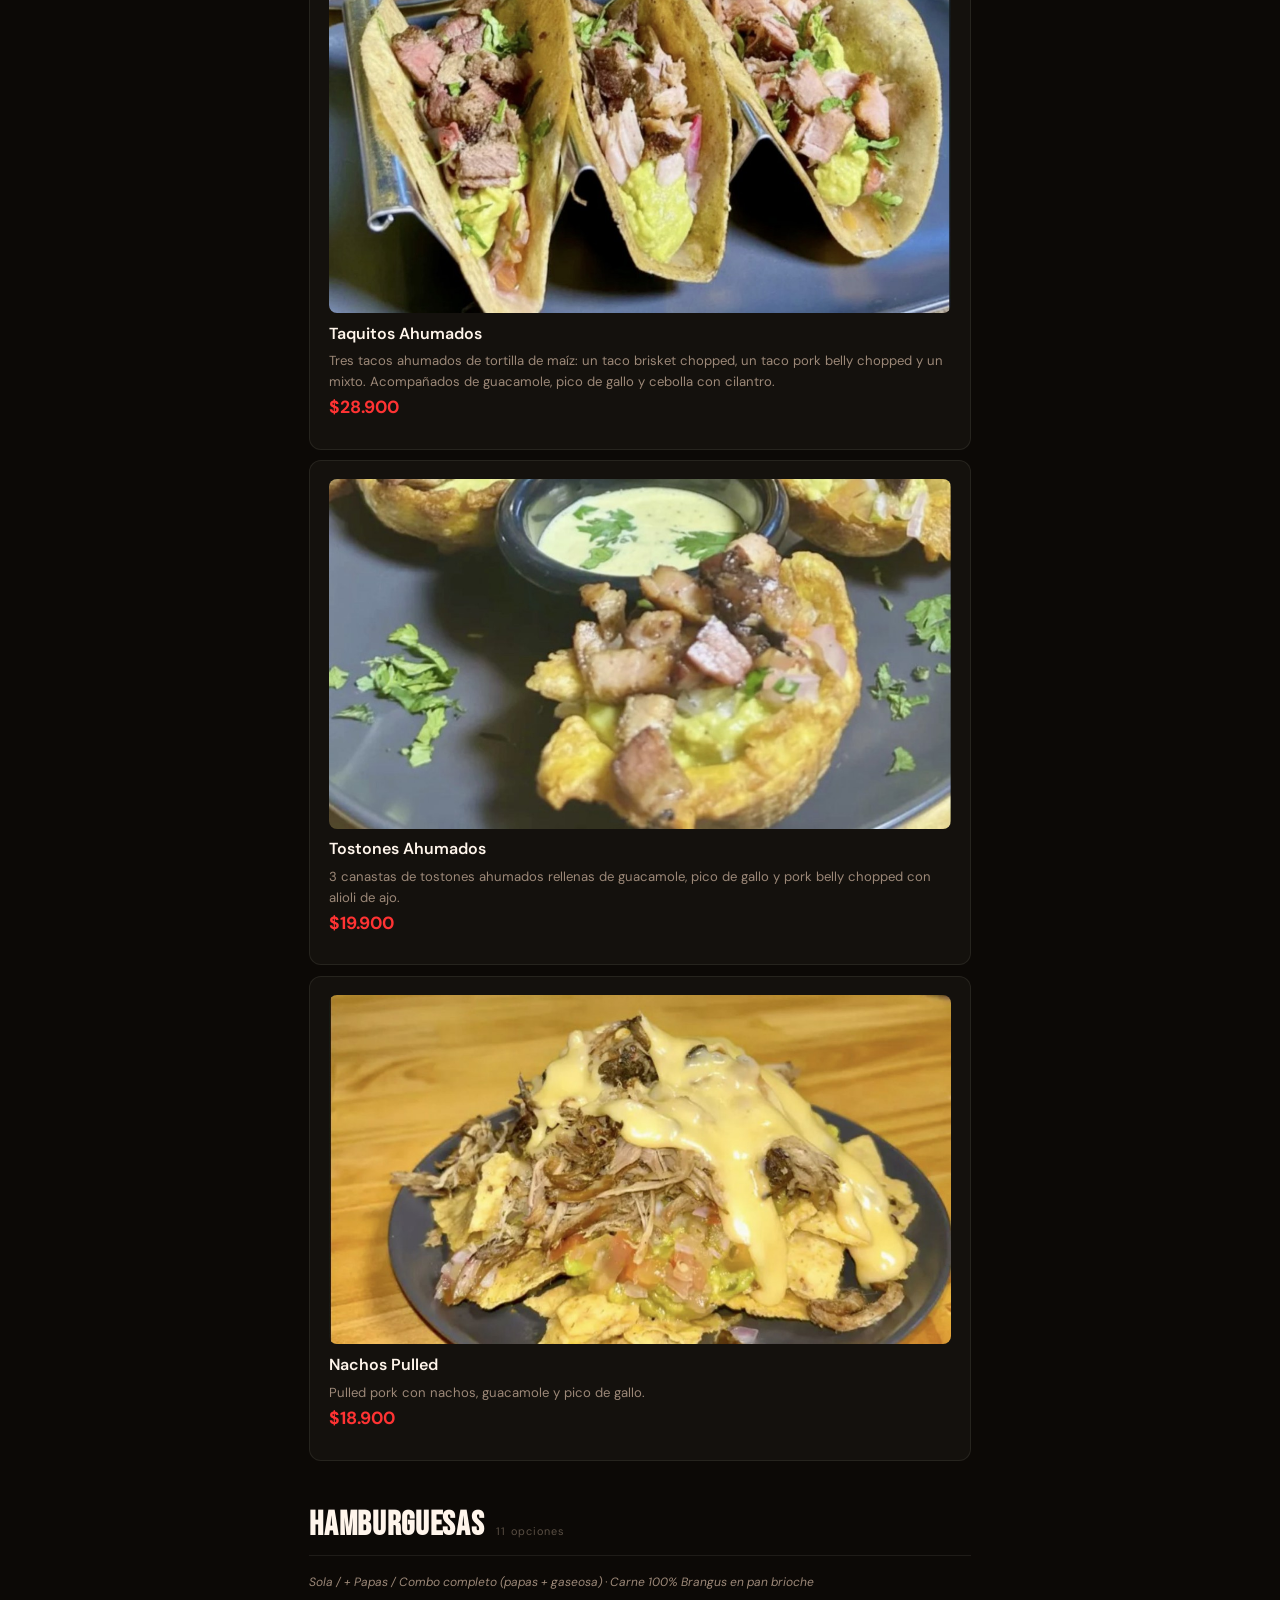
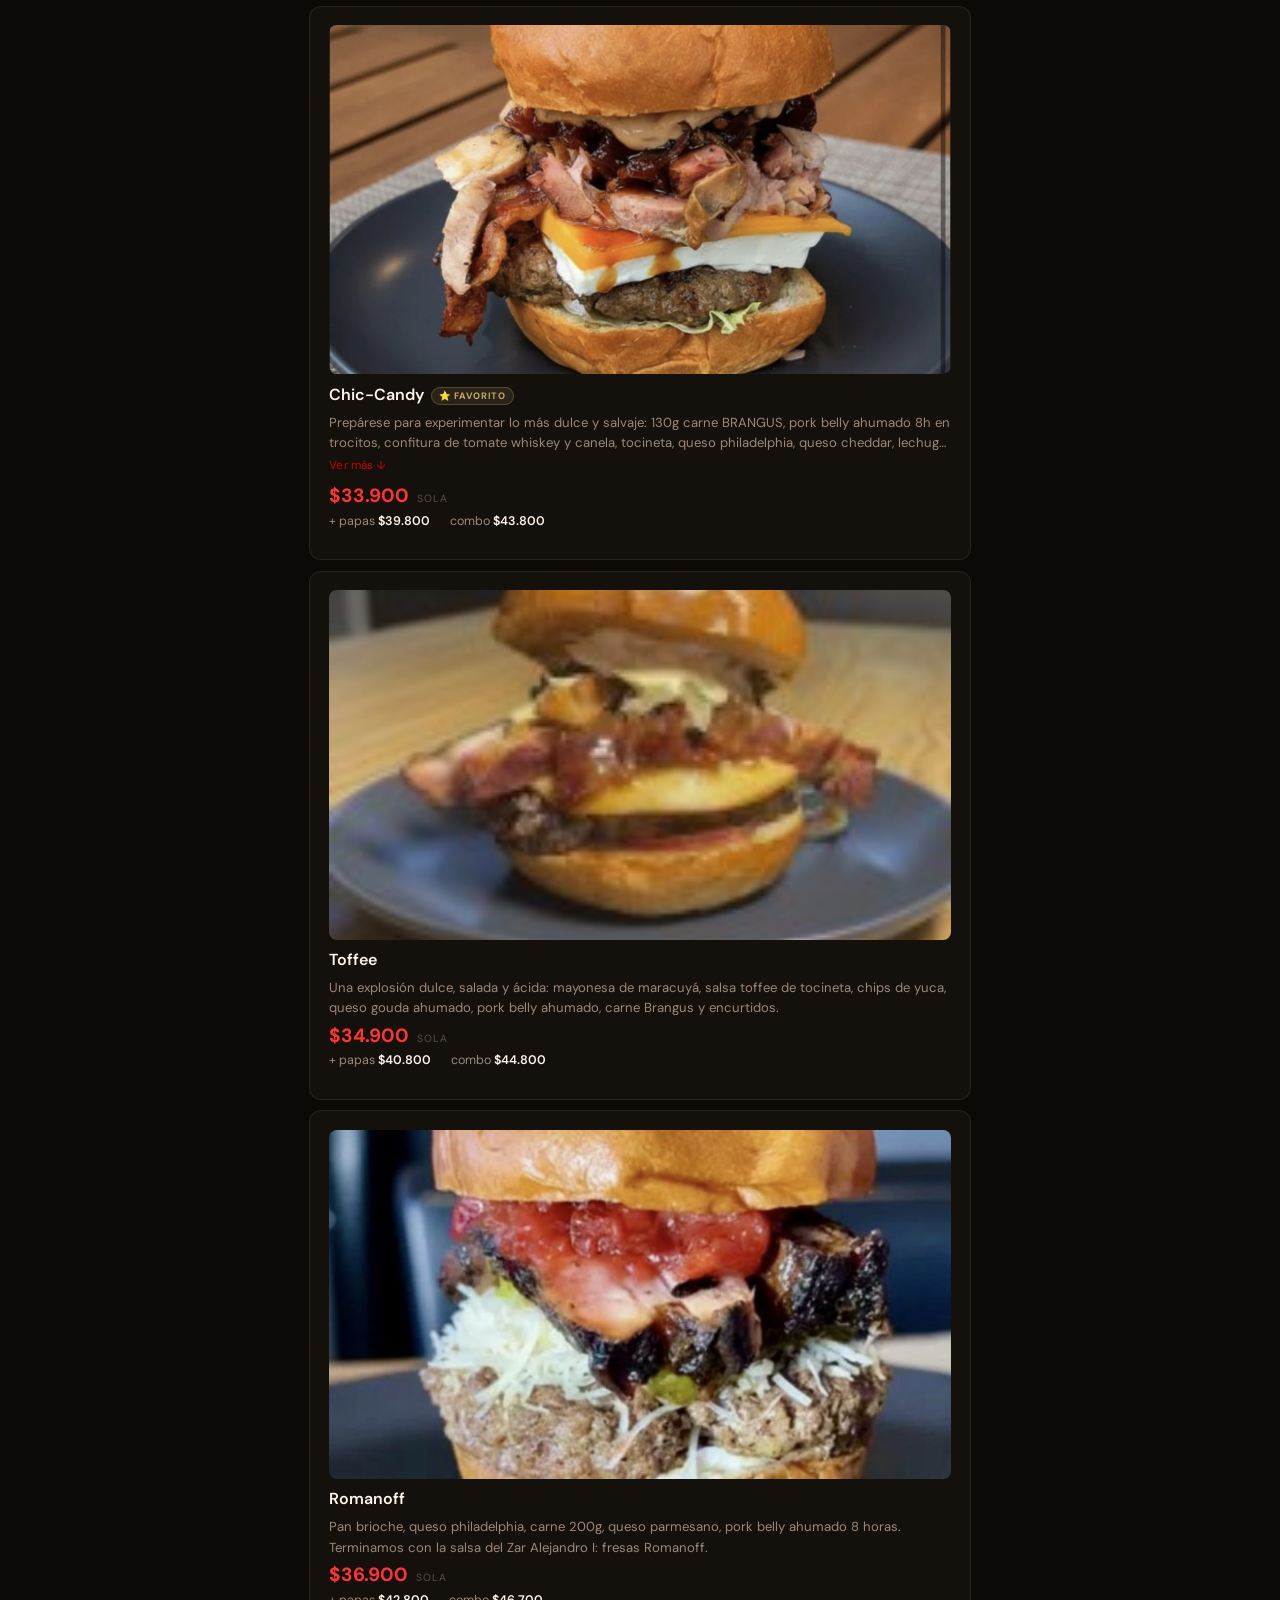
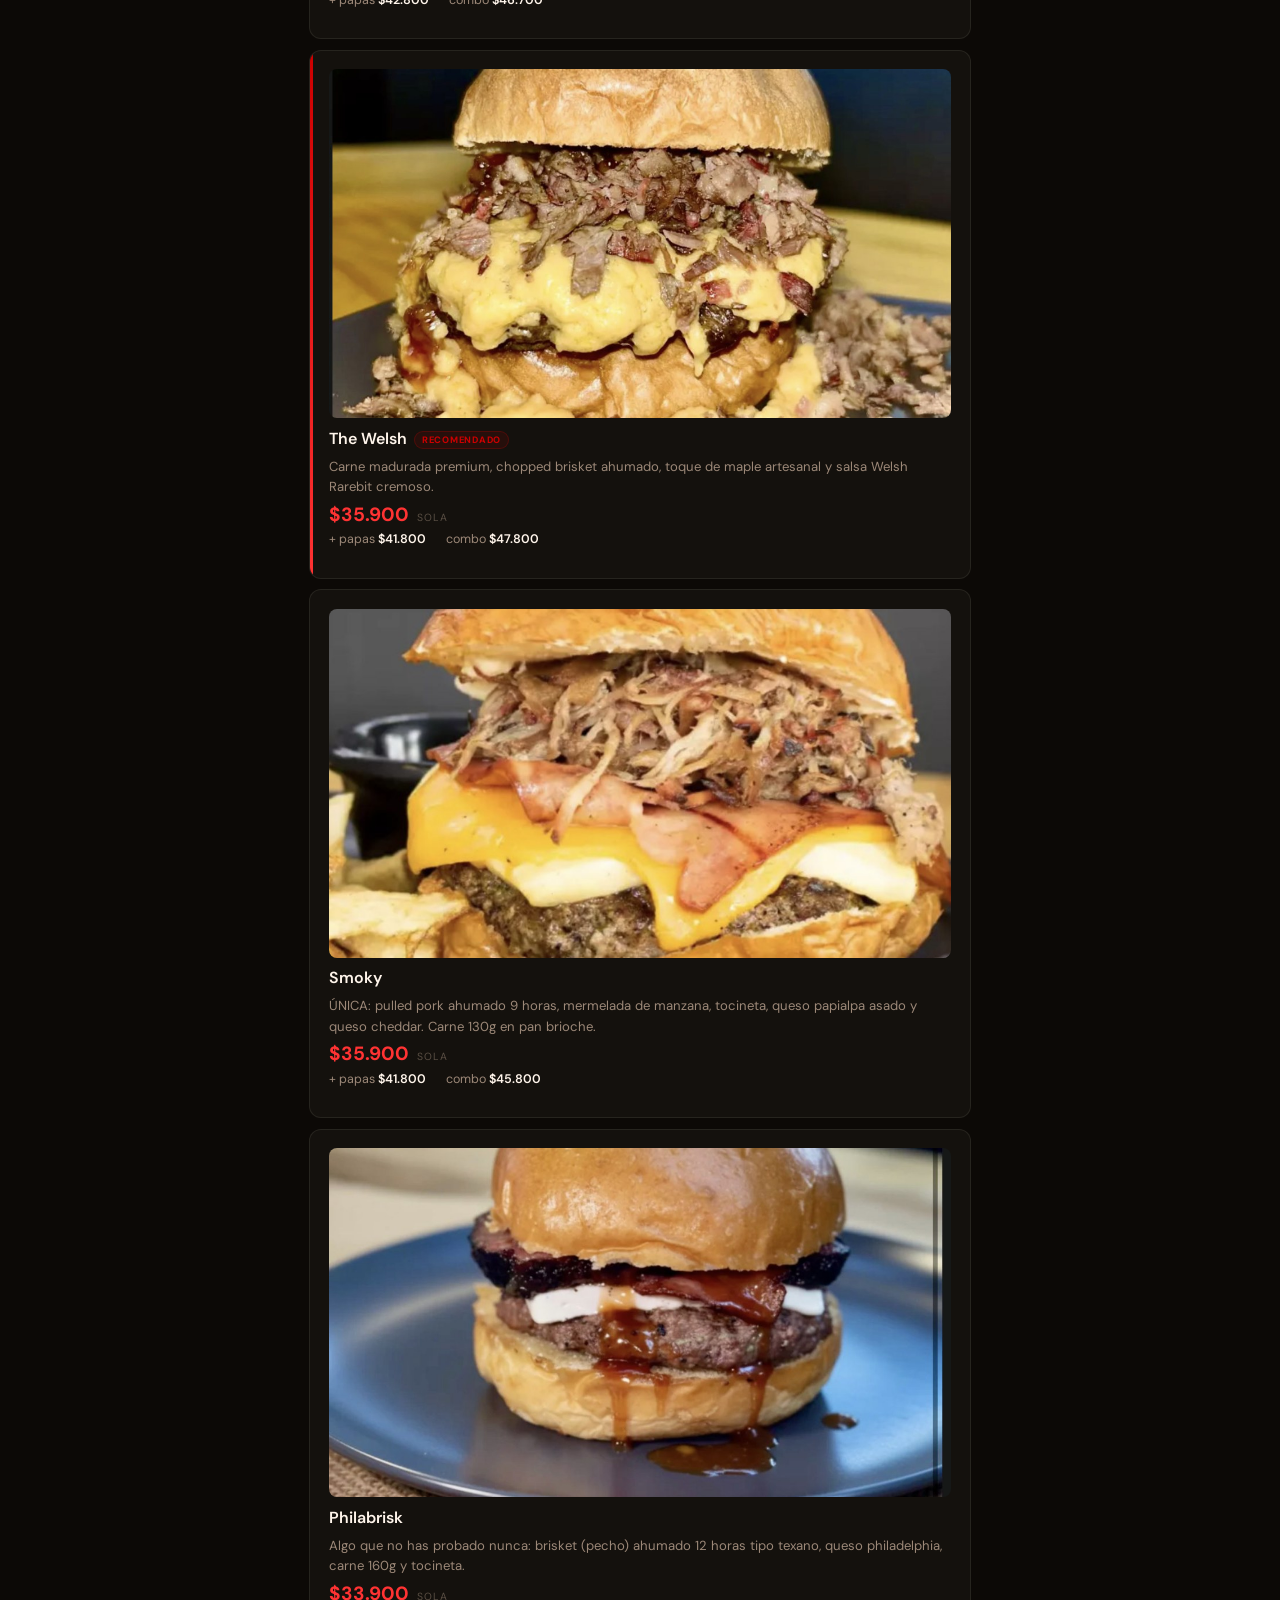
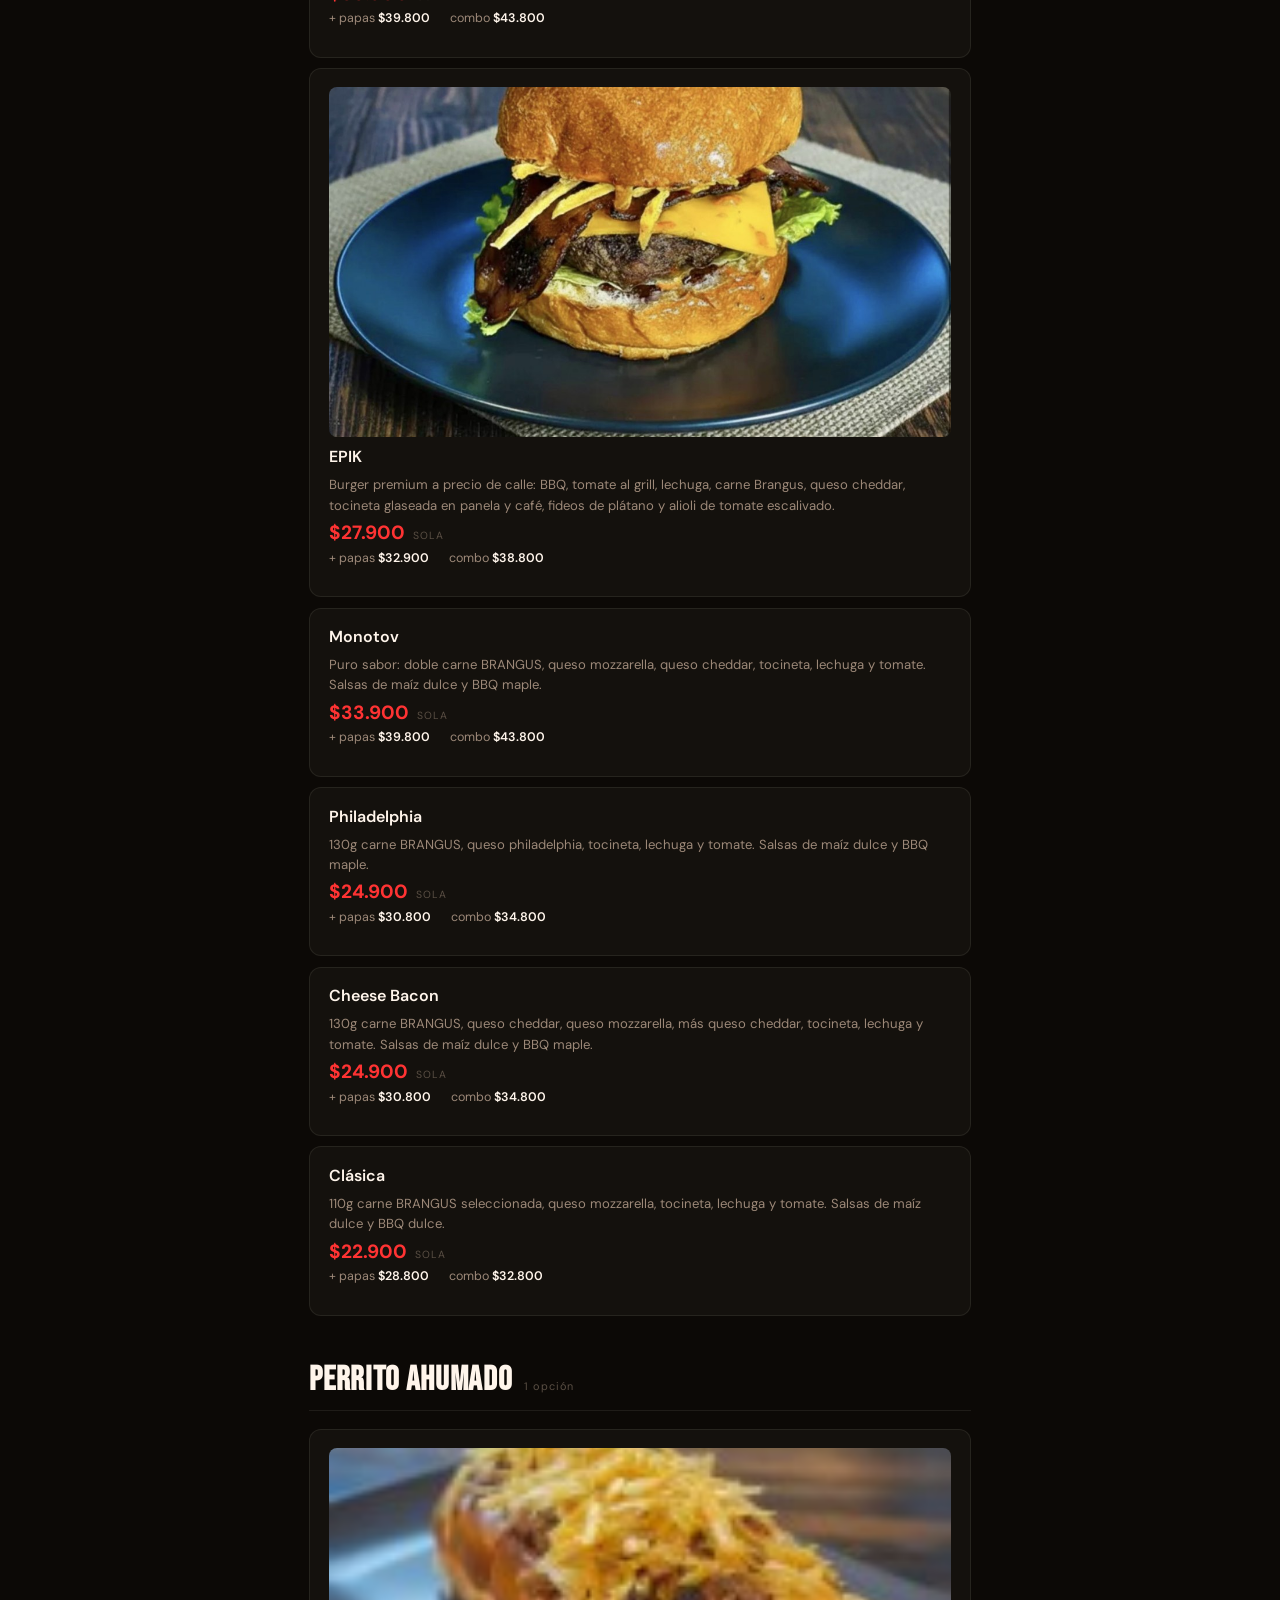
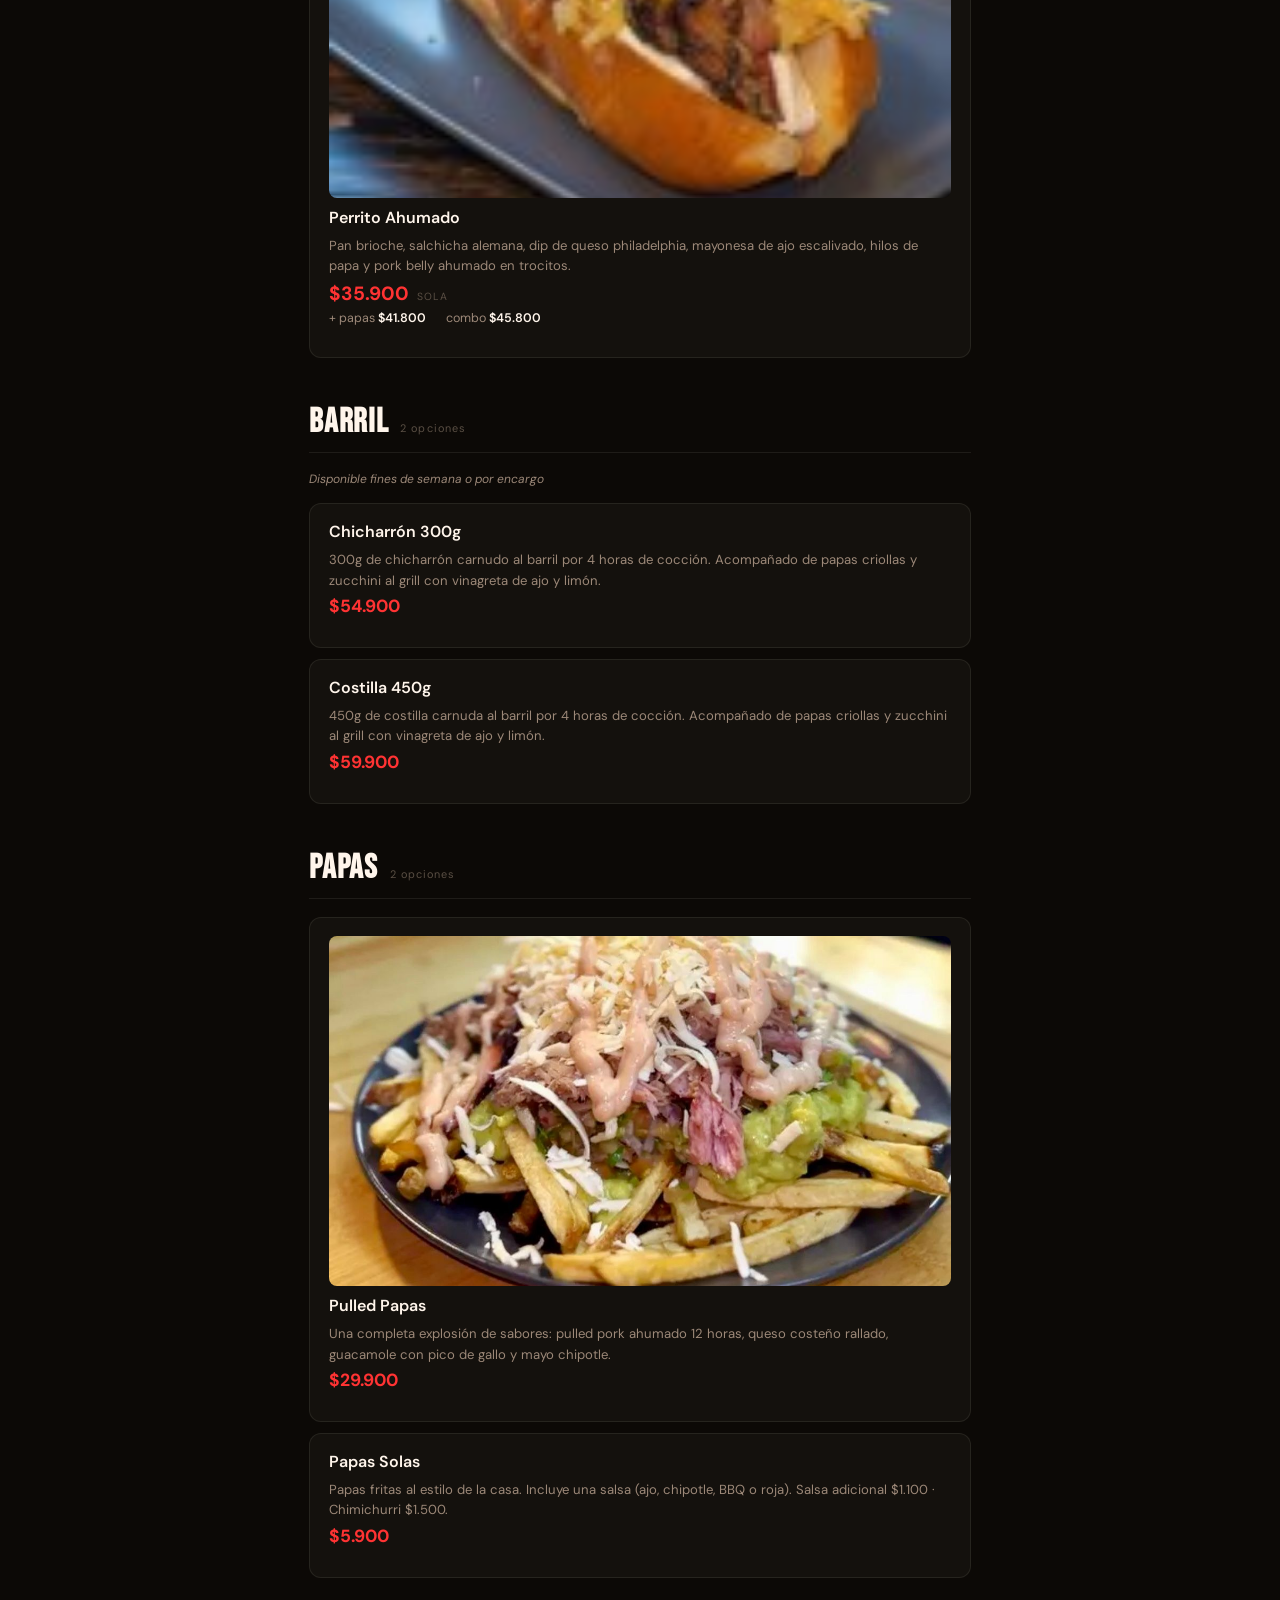
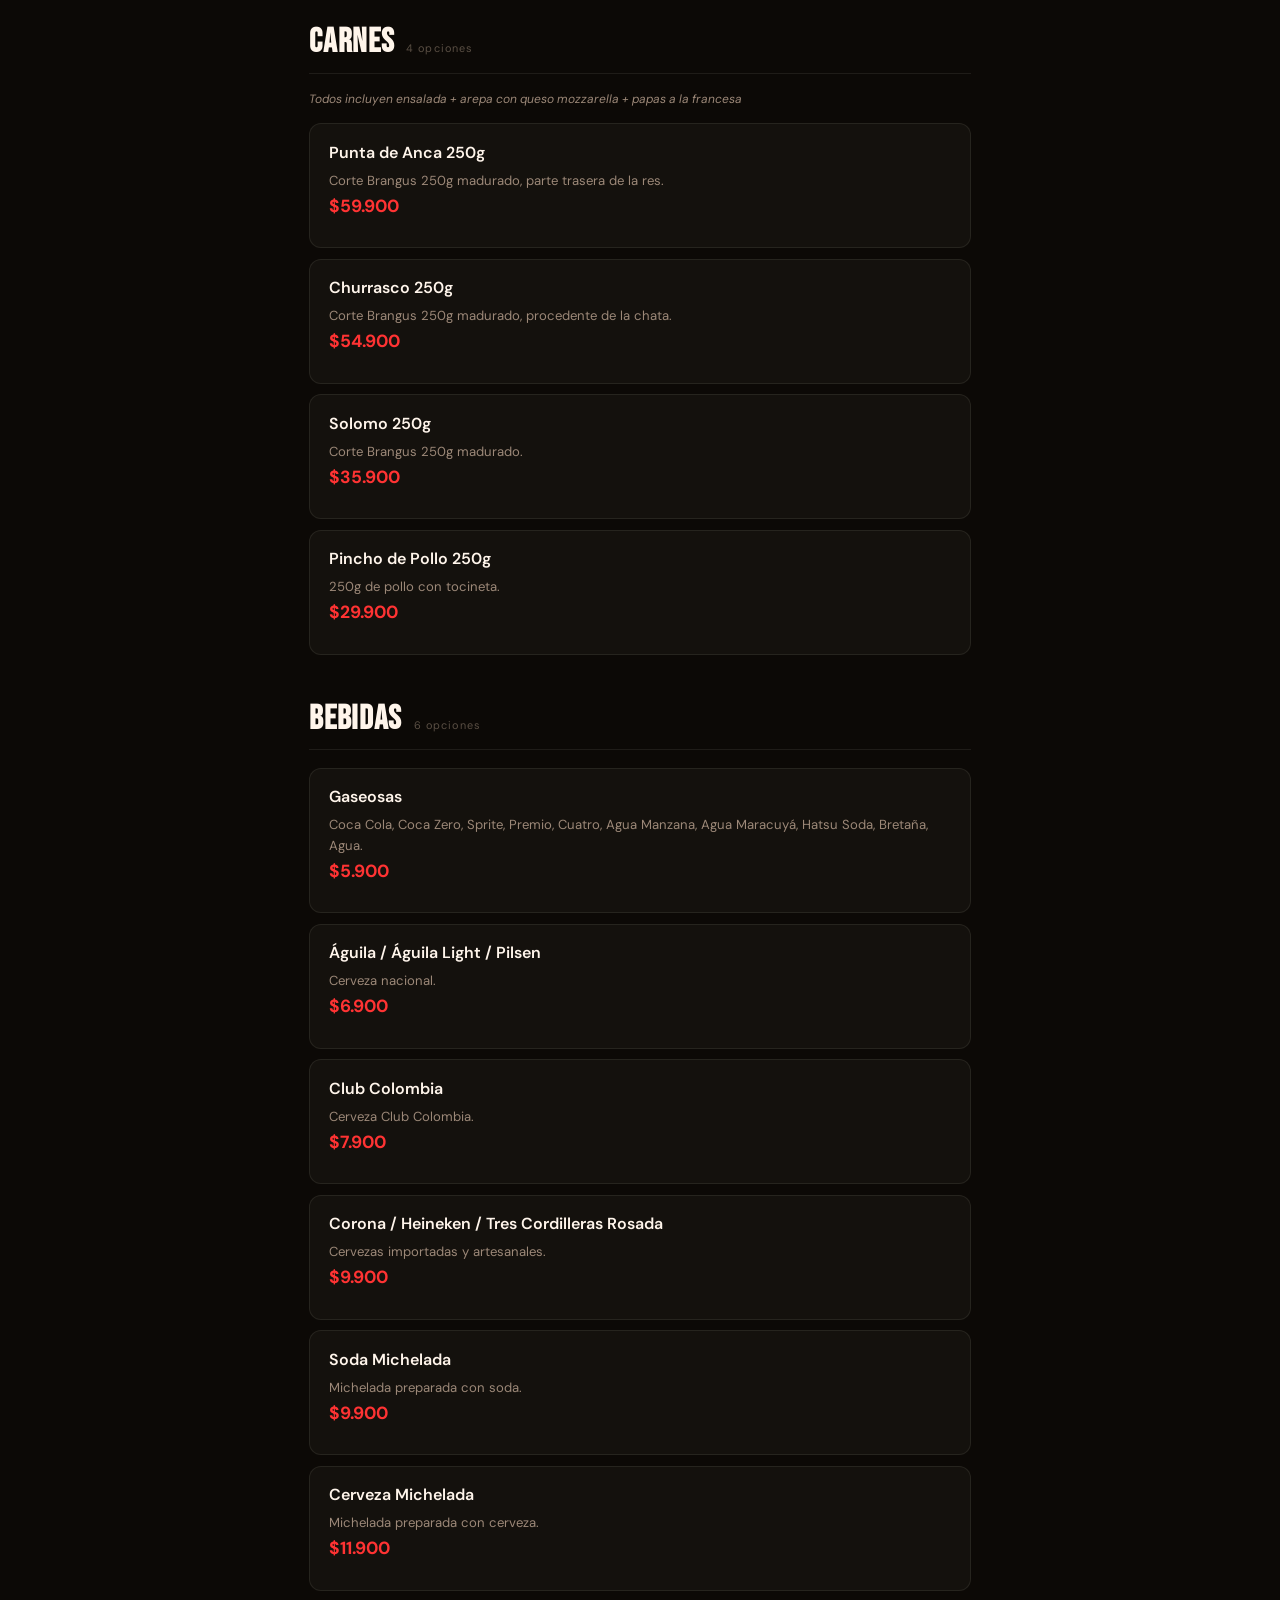
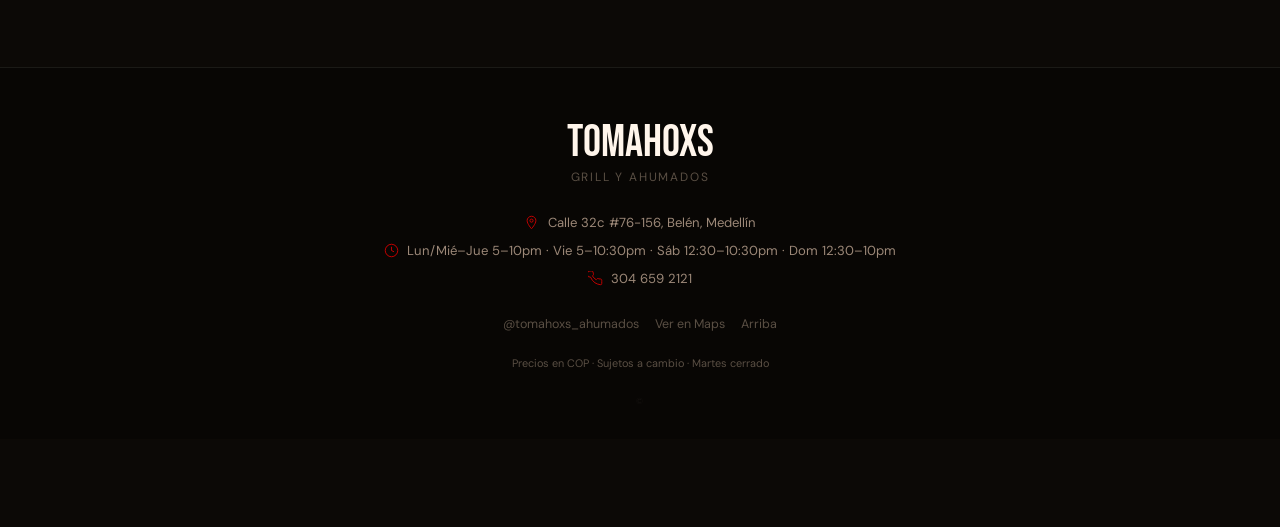
==== commit 1e1b4f57: "Update index.html" ====
--- a/index.html
+++ b/index.html
@@ -175,8 +175,8 @@
 
 <nav class="cat-nav" aria-label="Categorías">
   <div class="cat-inner" id="cat-inner">
-    <button class="cat-btn active" data-sec="hamburguesas">Hamburguesas</button>
-    <button class="cat-btn" data-sec="entradas">Entradas</button>
+    <button class="cat-btn active" data-sec="entradas">Entradas</button>
+    <button class="cat-btn" data-sec="hamburguesas">Hamburguesas</button>
     <button class="cat-btn" data-sec="perrito">Perrito</button>
     <button class="cat-btn" data-sec="barril">Barril</button>
     <button class="cat-btn" data-sec="papas">Papas</button>
@@ -319,7 +319,7 @@
   }
 };
 
-const SECTION_ORDER = ['hamburguesas','entradas','perrito','barril','papas','cortes','bebidas'];
+const SECTION_ORDER = ['entradas','hamburguesas','perrito','barril','papas','cortes','bebidas'];
 const fmt = n => '$' + n.toLocaleString('es-CO');
 let agotados = new Set();
 
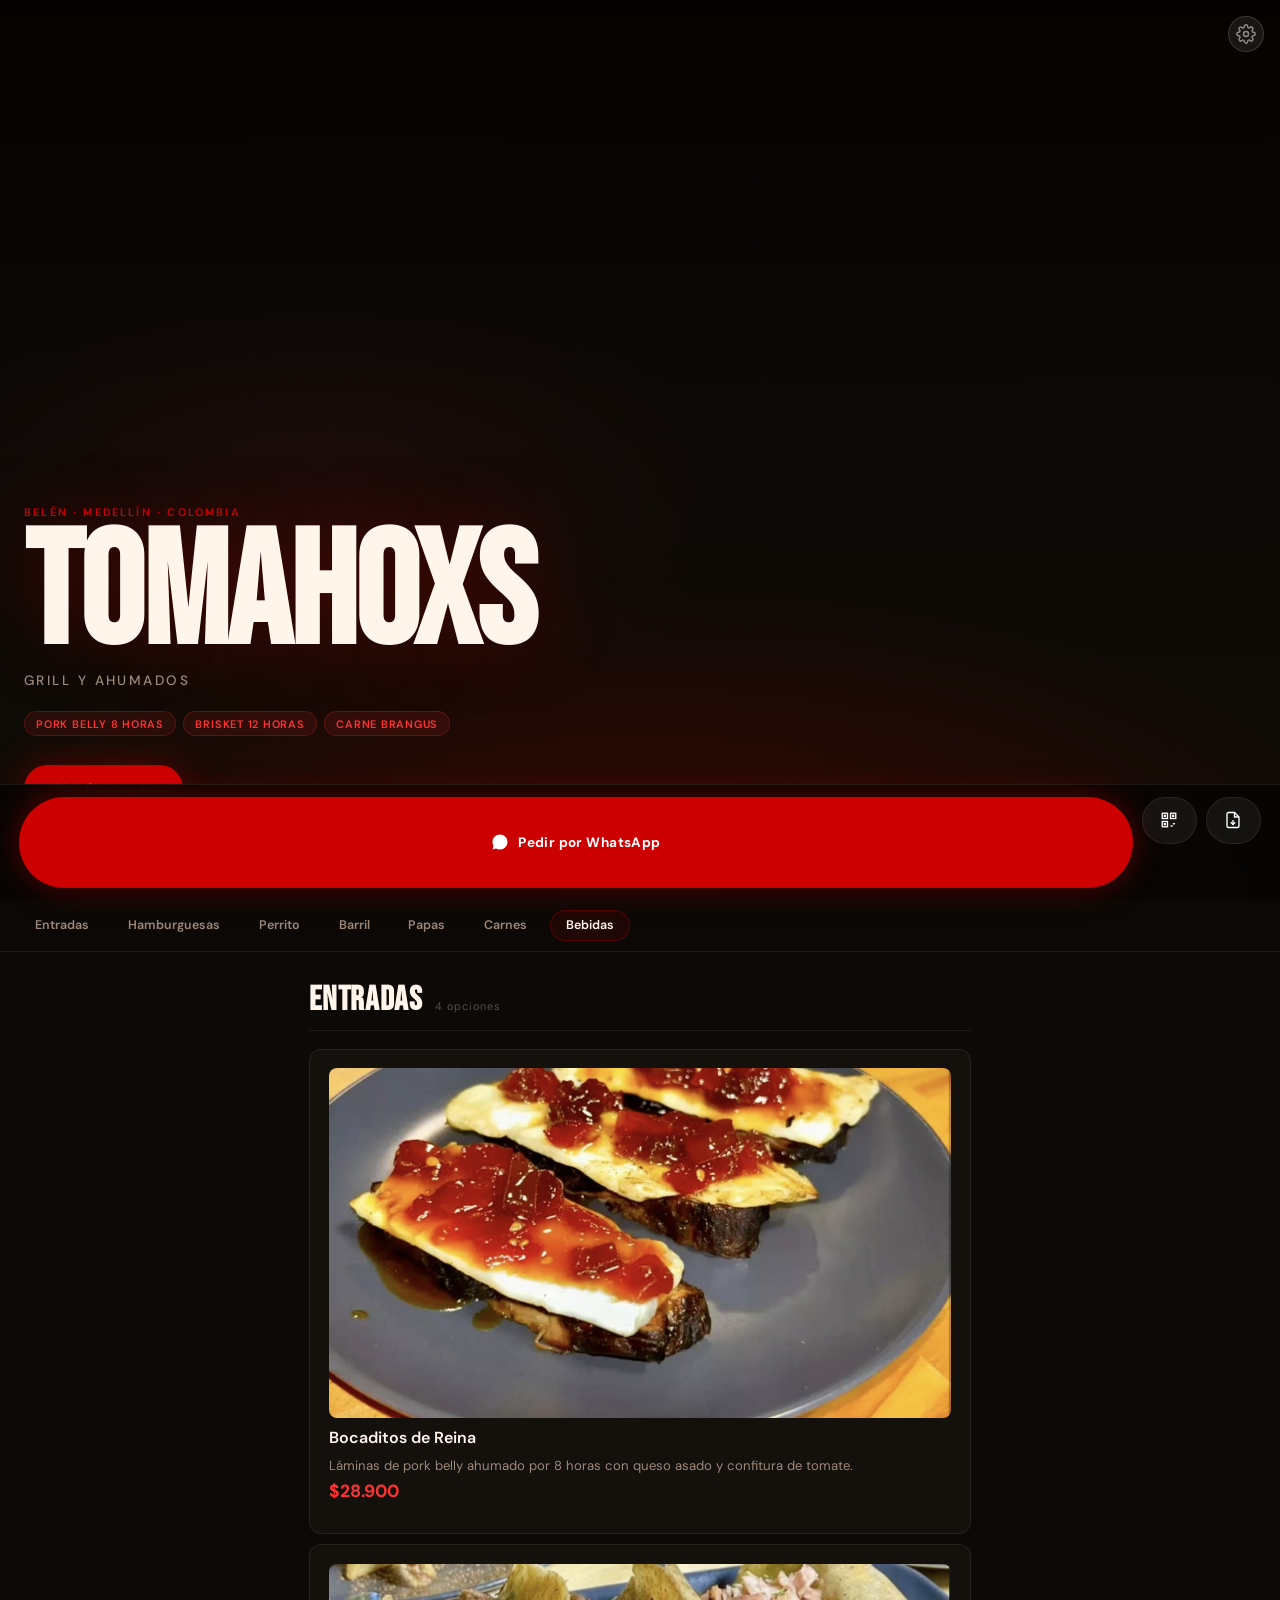
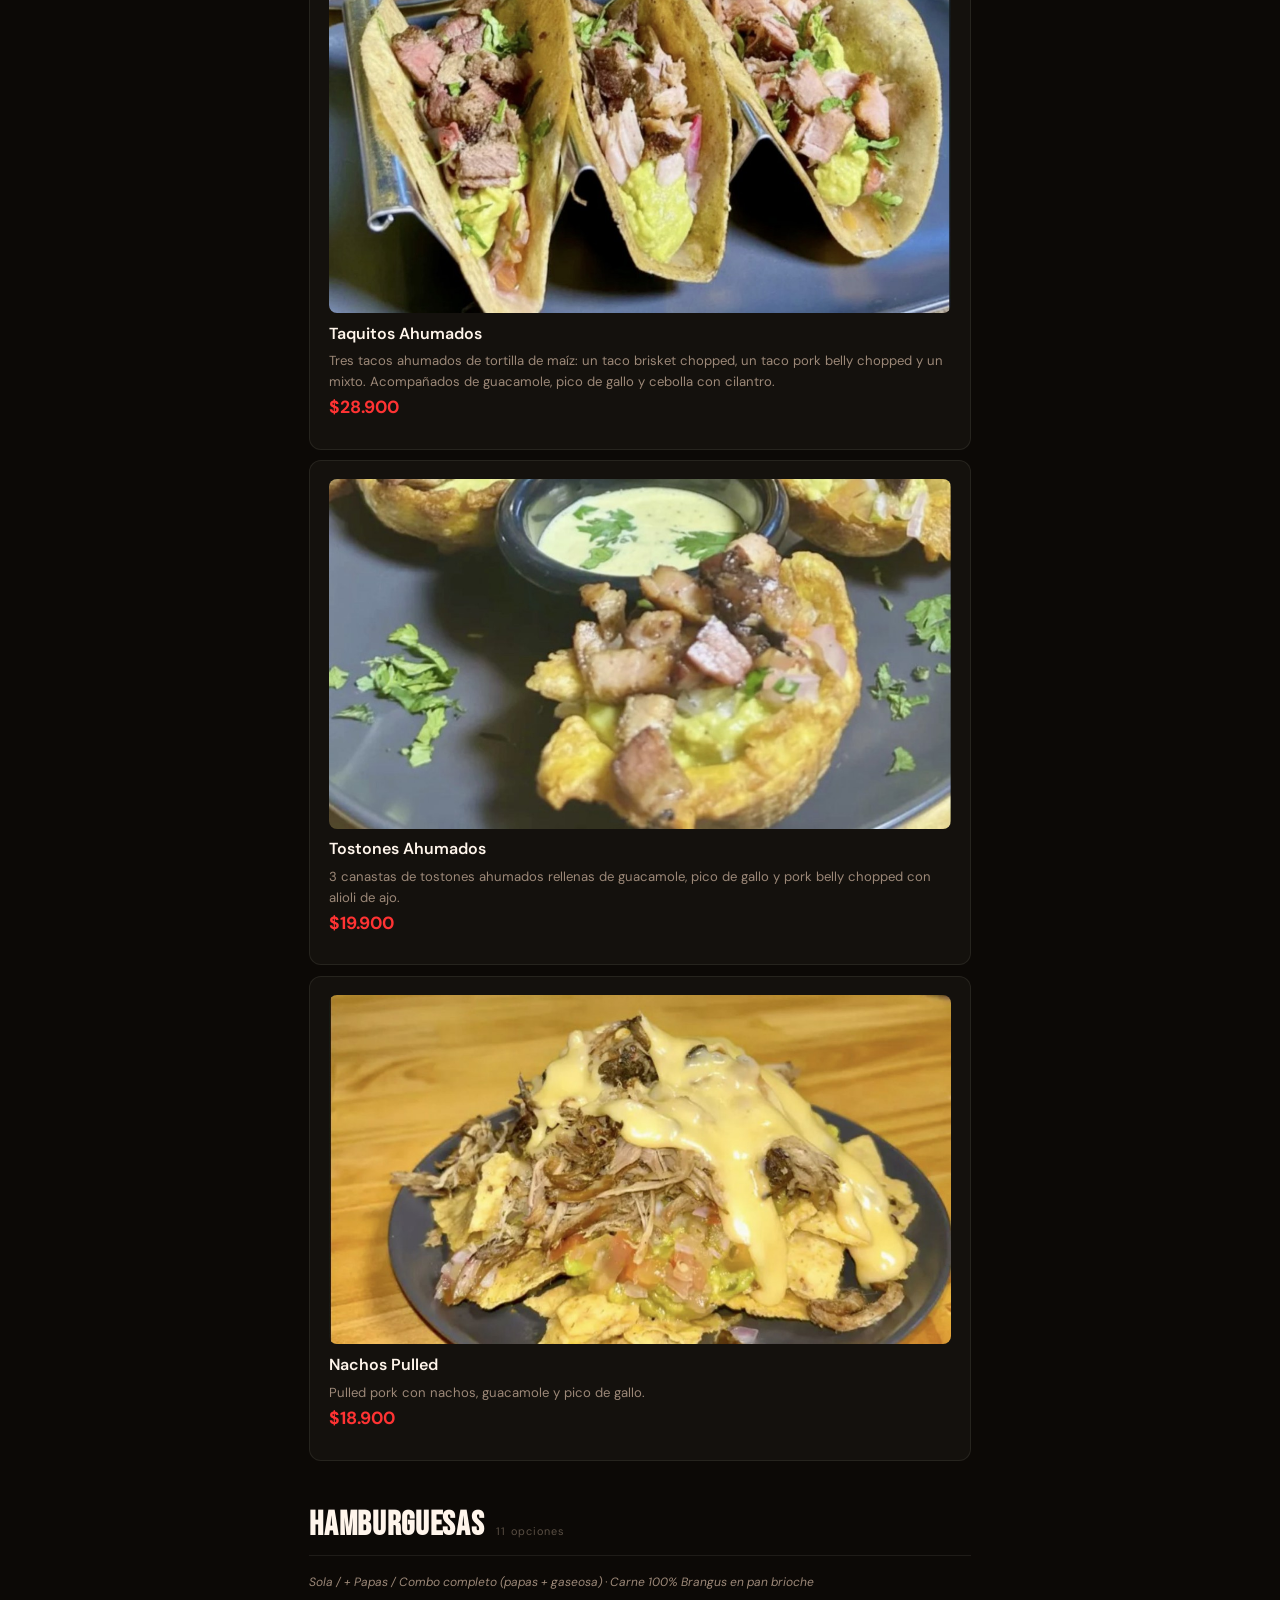
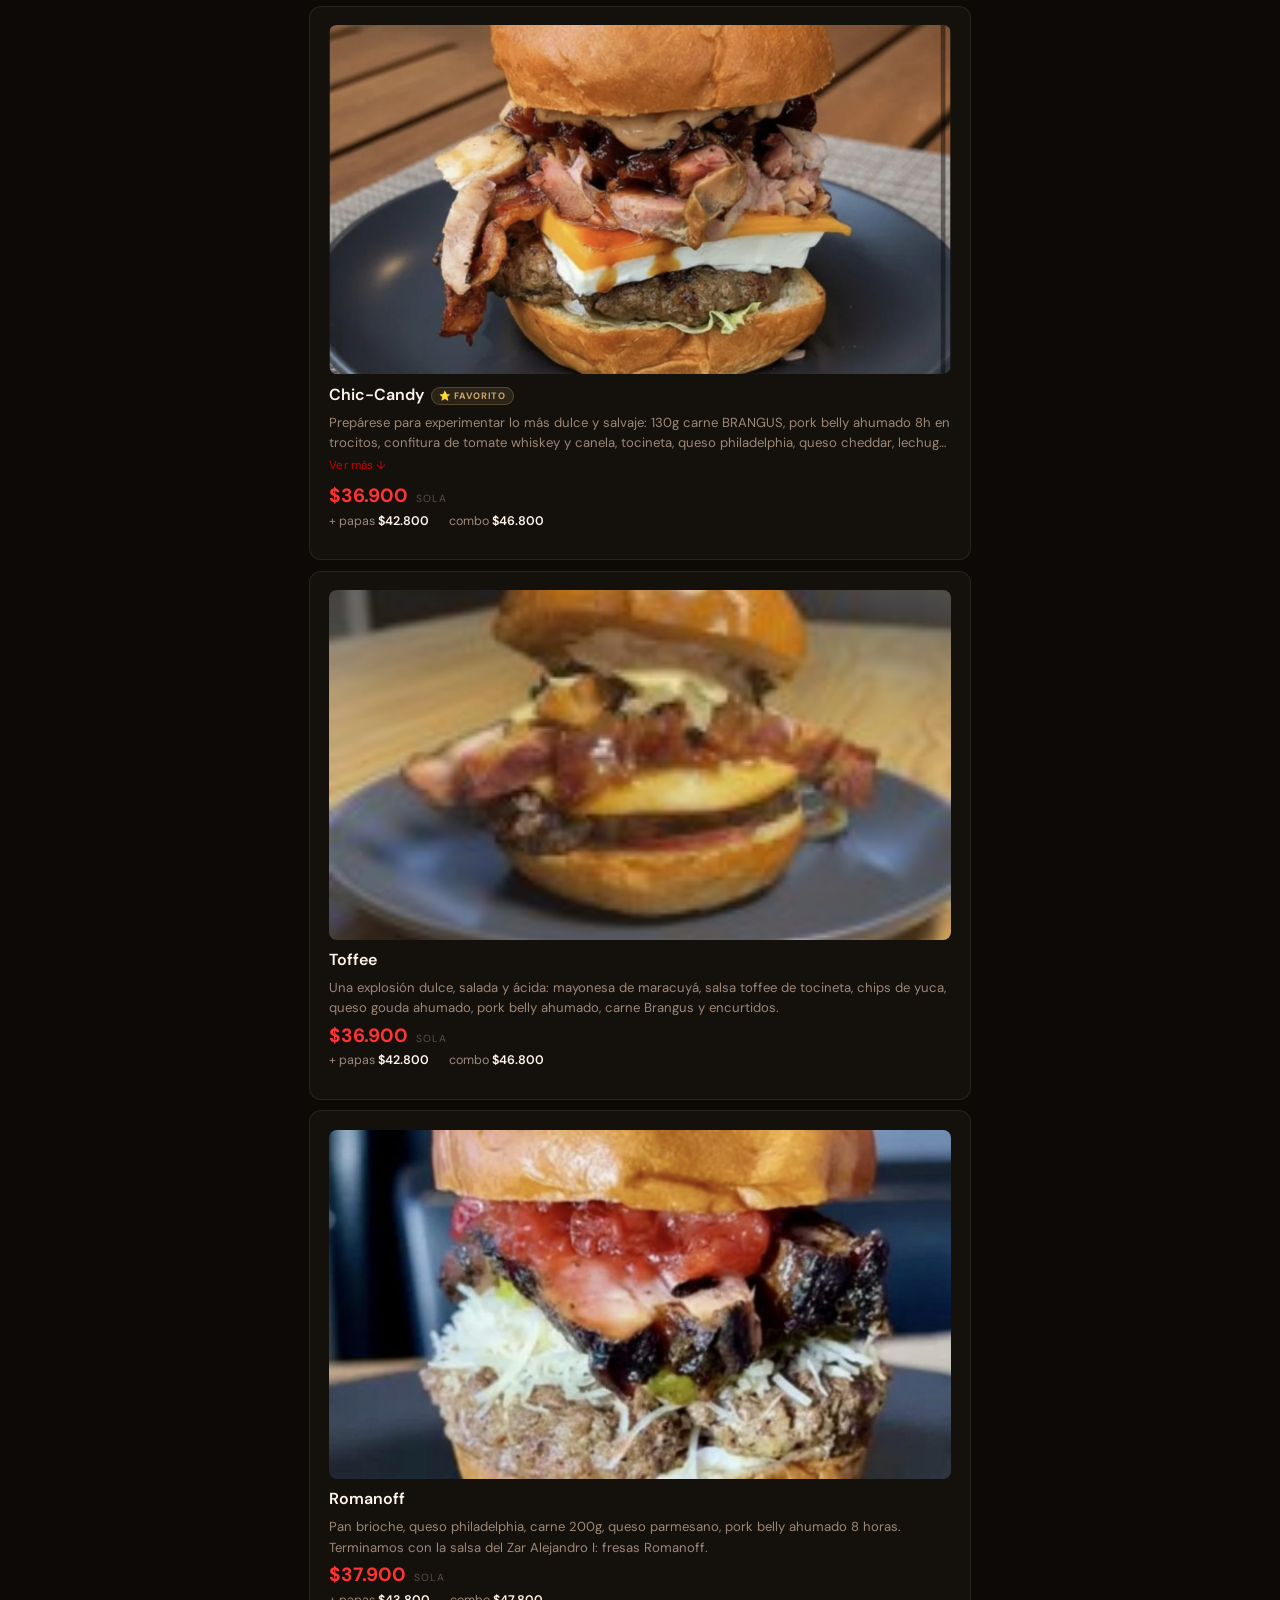
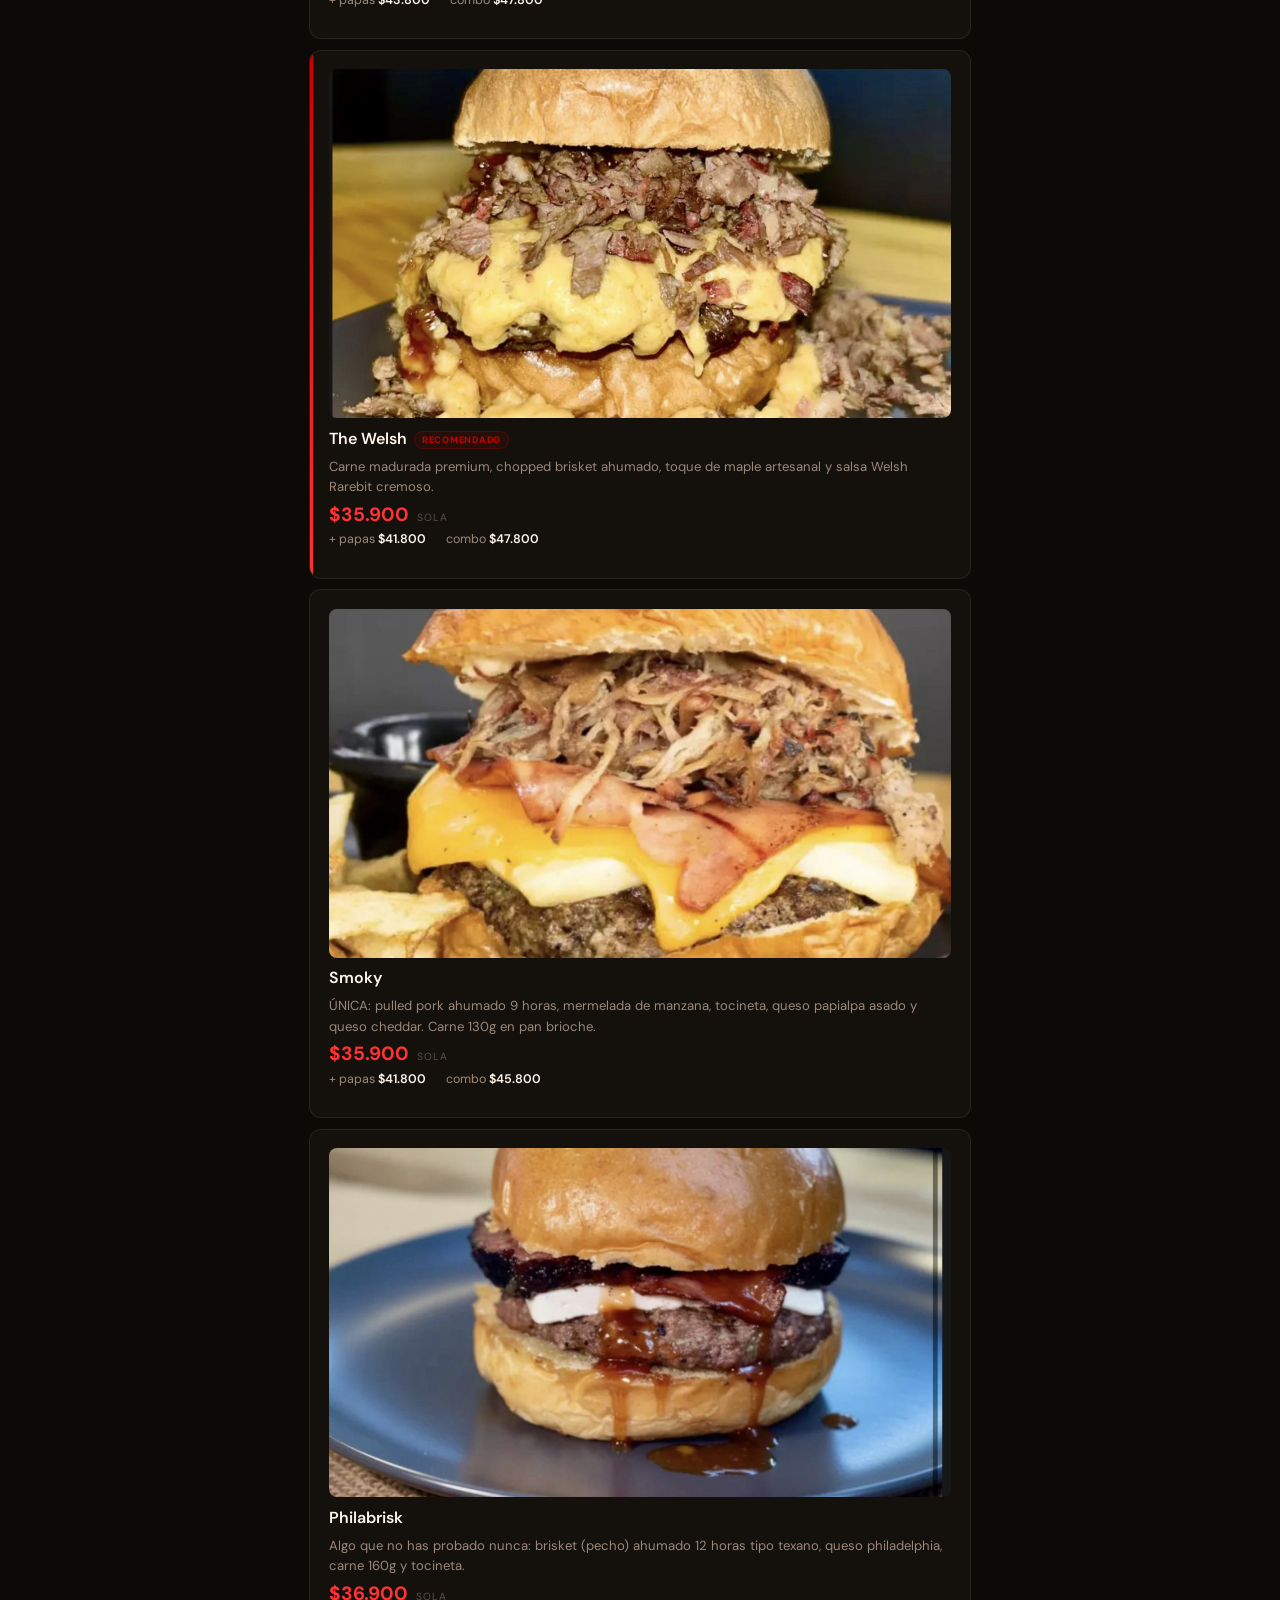
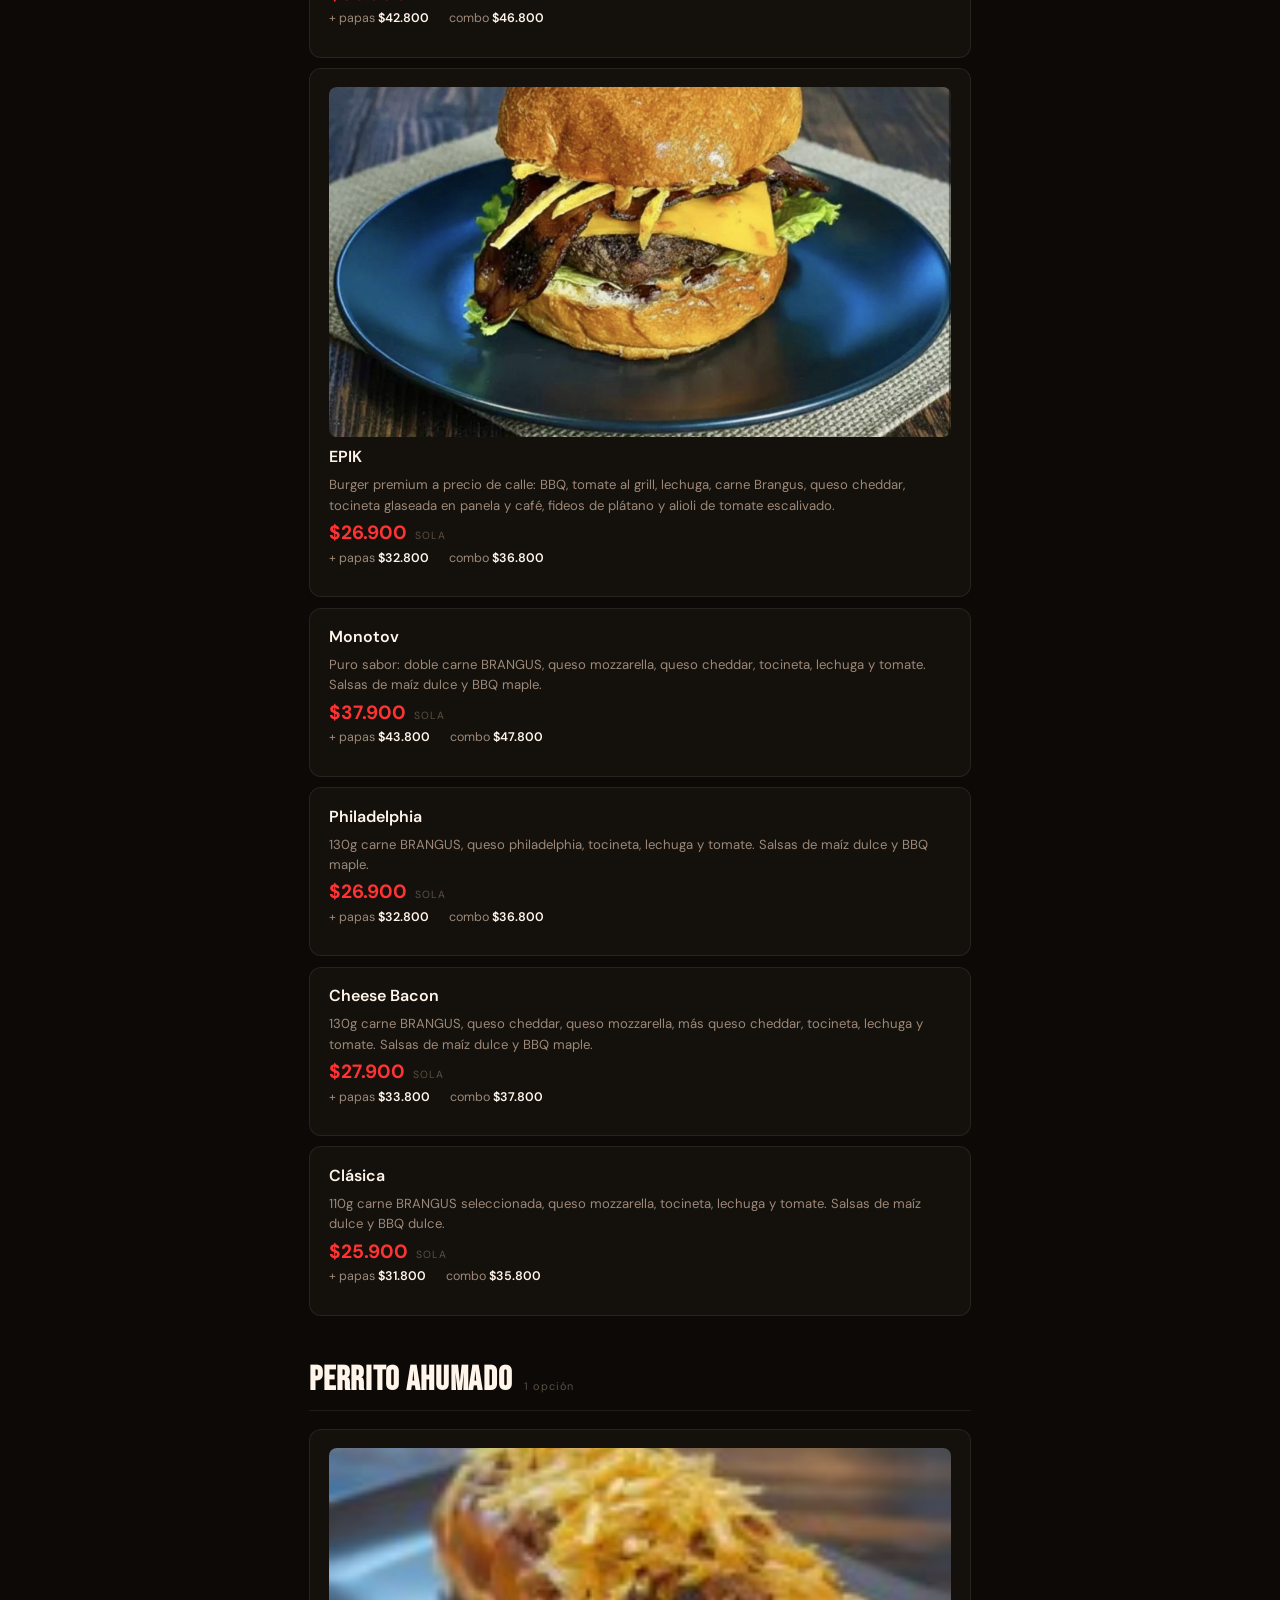
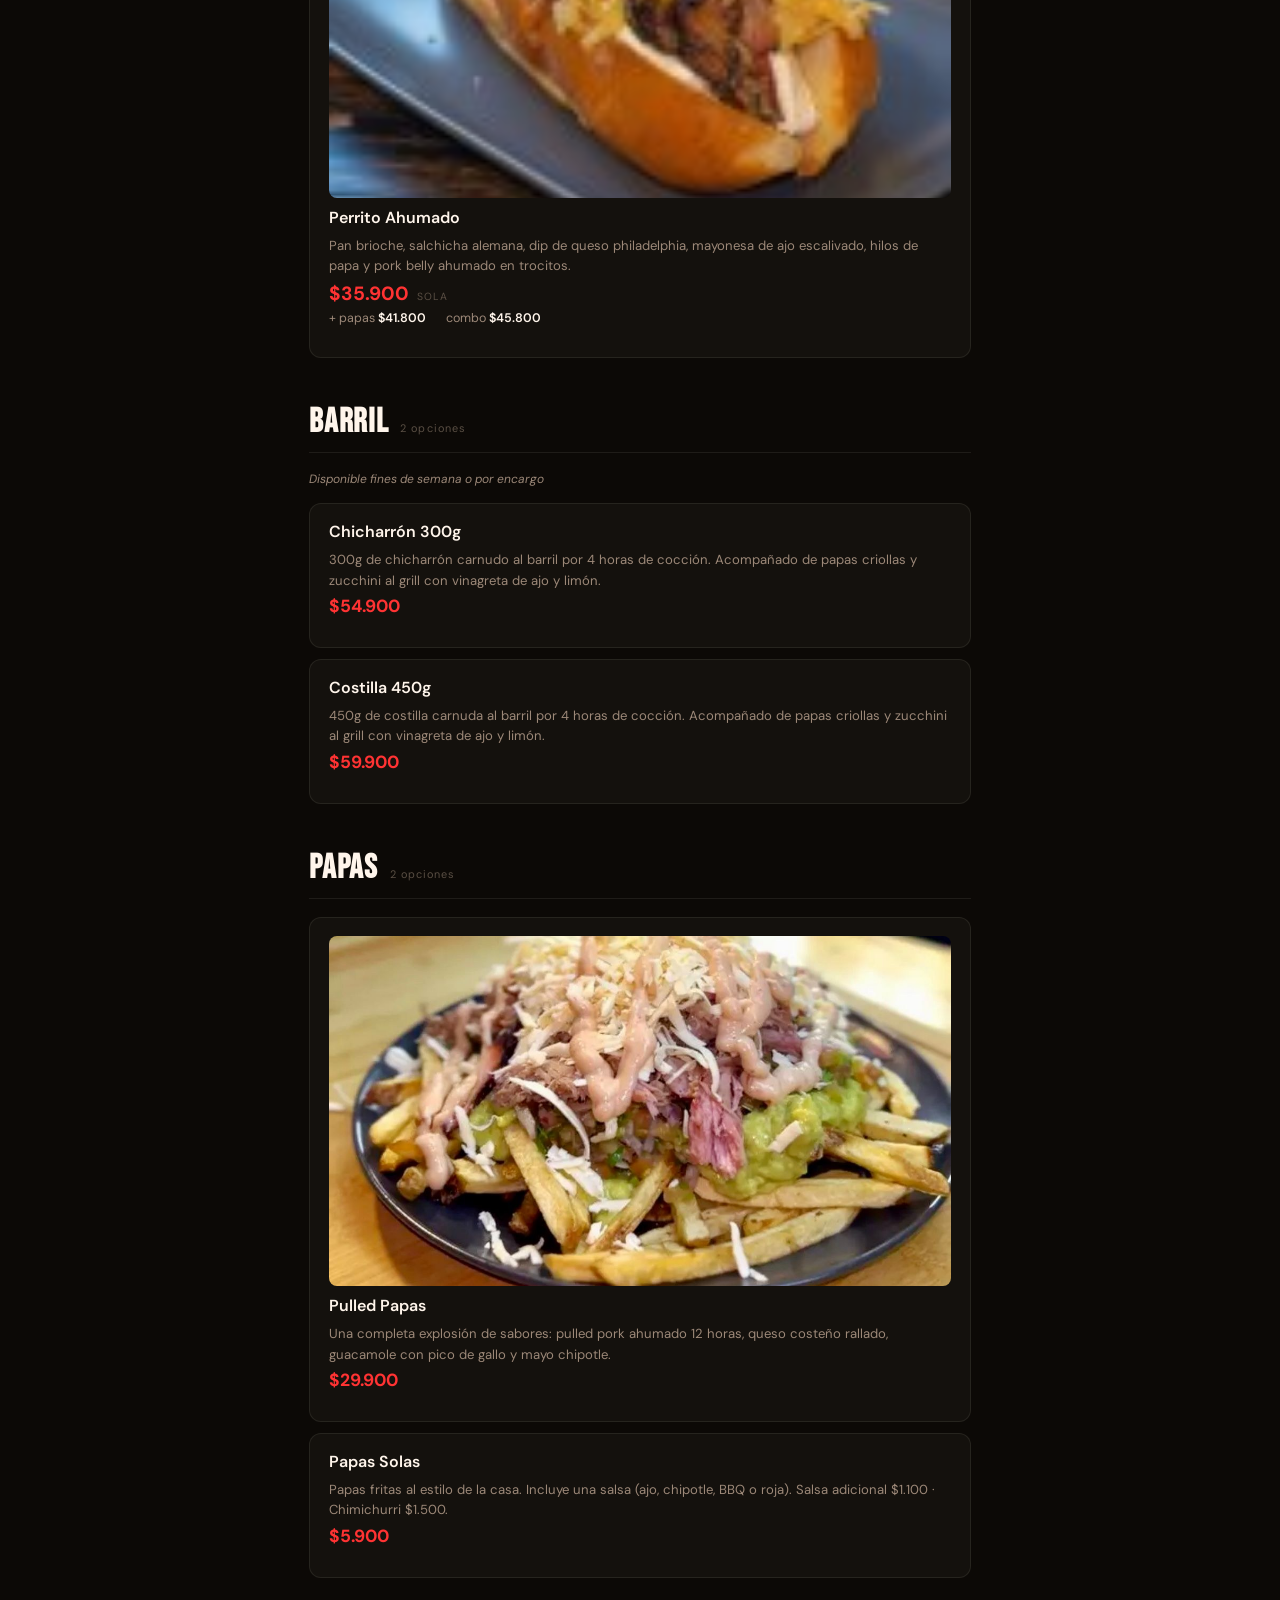
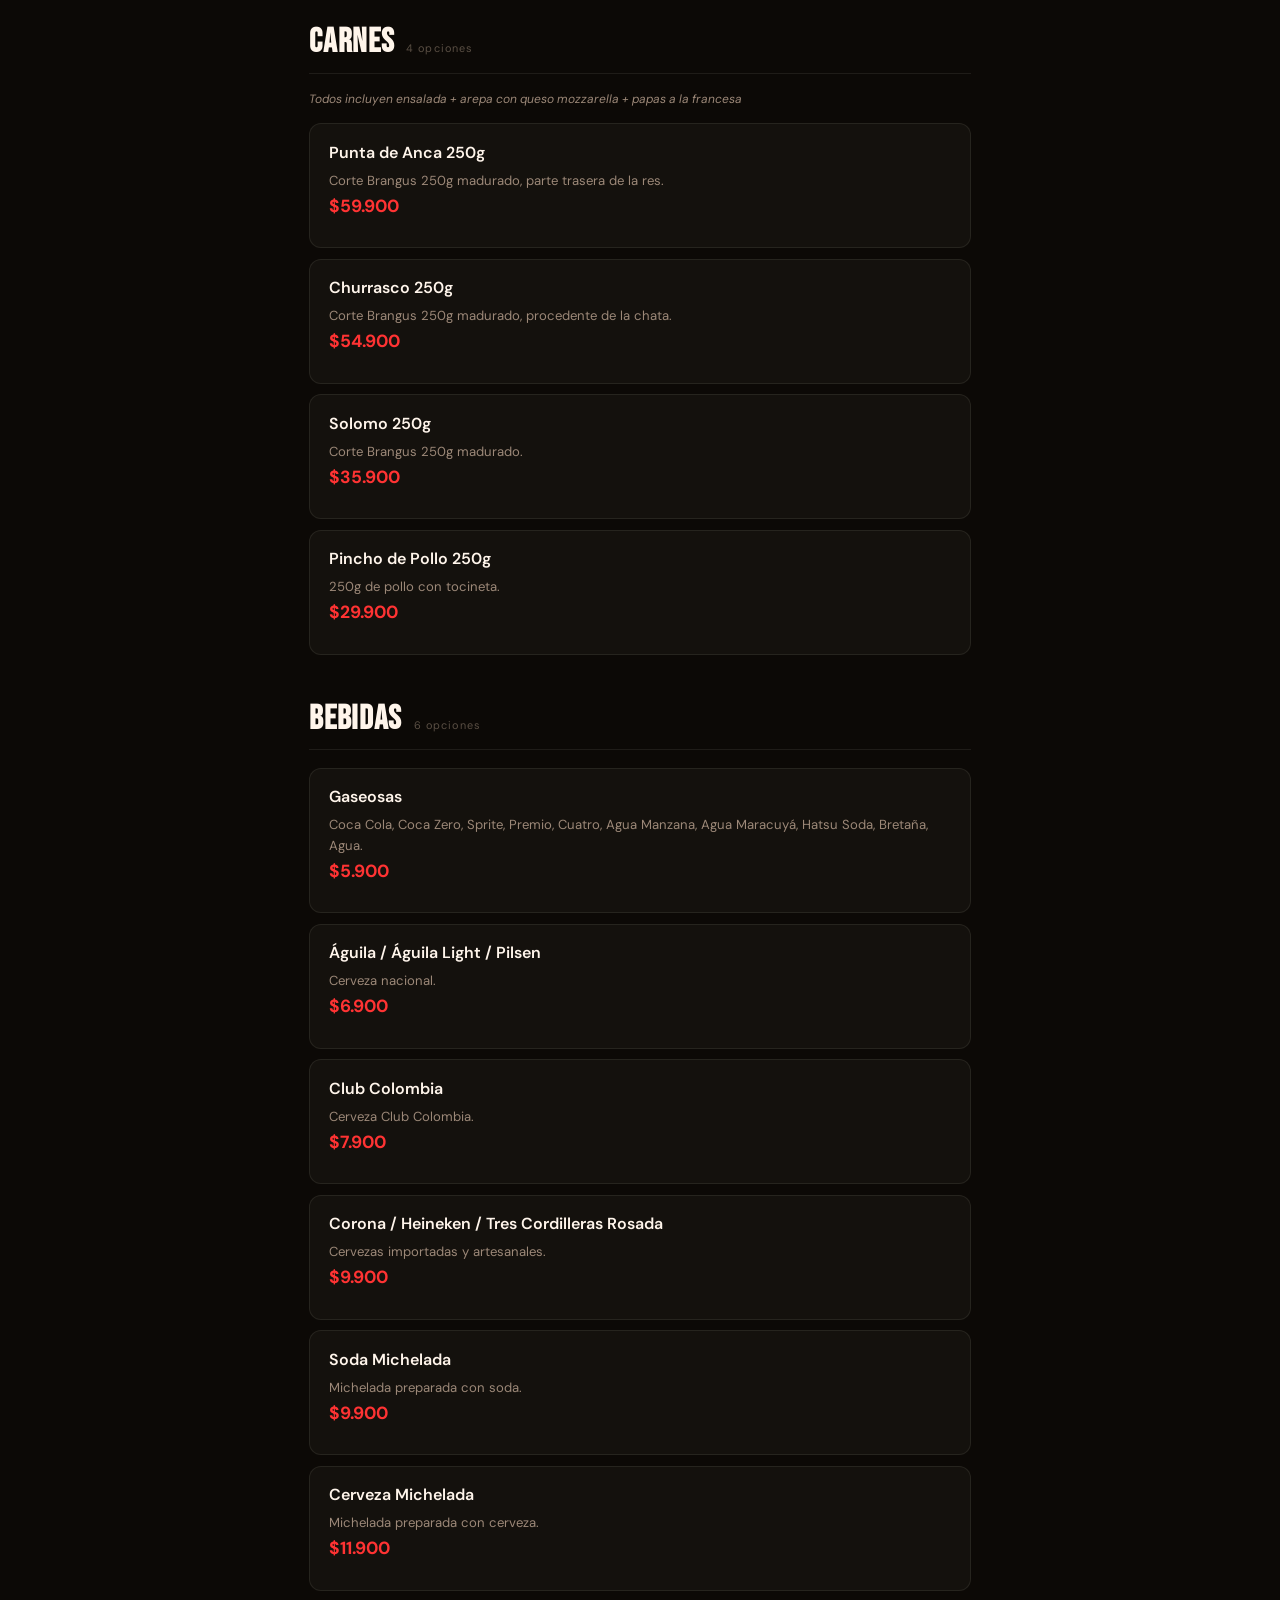
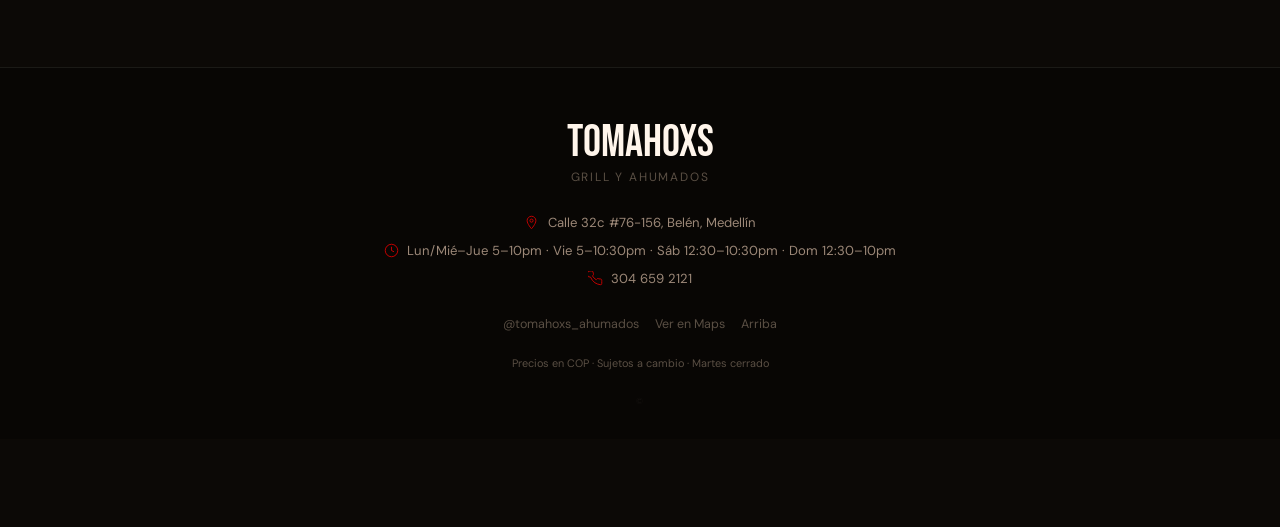
==== commit a9964155: "Update index.html" ====
--- a/index.html
+++ b/index.html
@@ -270,17 +270,17 @@
     label: 'Hamburguesas',
     note: 'Sola / + Papas / Combo completo (papas + gaseosa) · Carne 100% Brangus en pan brioche',
     items: [
-      { id:'chic-candy',   nombre:'Chic-Candy',    desc:'Prepárese para experimentar lo más dulce y salvaje: 130g carne BRANGUS, pork belly ahumado 8h en trocitos, confitura de tomate whiskey y canela, tocineta, queso philadelphia, queso cheddar, lechuga y alioli chipotle.', bestseller:true, precios:{solo:33900,papas:39800,combo:43800} },
-      { id:'toffee',       nombre:'Toffee',         desc:'Una explosión dulce, salada y ácida: mayonesa de maracuyá, salsa toffee de tocineta, chips de yuca, queso gouda ahumado, pork belly ahumado, carne Brangus y encurtidos.', precios:{solo:34900,papas:40800,combo:44800} },
-      { id:'romanoff',     nombre:'Romanoff',       desc:'Pan brioche, queso philadelphia, carne 200g, queso parmesano, pork belly ahumado 8 horas. Terminamos con la salsa del Zar Alejandro I: fresas Romanoff.', precios:{solo:36900,papas:42800,combo:46700} },
+      { id:'chic-candy',   nombre:'Chic-Candy',    desc:'Prepárese para experimentar lo más dulce y salvaje: 130g carne BRANGUS, pork belly ahumado 8h en trocitos, confitura de tomate whiskey y canela, tocineta, queso philadelphia, queso cheddar, lechuga y alioli chipotle.', bestseller:true, precios:{solo:36900,papas:42800,combo:46800} },
+      { id:'toffee',       nombre:'Toffee',         desc:'Una explosión dulce, salada y ácida: mayonesa de maracuyá, salsa toffee de tocineta, chips de yuca, queso gouda ahumado, pork belly ahumado, carne Brangus y encurtidos.', precios:{solo:36900,papas:42800,combo:46800} },
+      { id:'romanoff',     nombre:'Romanoff',       desc:'Pan brioche, queso philadelphia, carne 200g, queso parmesano, pork belly ahumado 8 horas. Terminamos con la salsa del Zar Alejandro I: fresas Romanoff.', precios:{solo:37900,papas:43800,combo:47800} },
       { id:'welsh',        nombre:'The Welsh',      desc:'Carne madurada premium, chopped brisket ahumado, toque de maple artesanal y salsa Welsh Rarebit cremoso.', feat:true, precios:{solo:35900,papas:41800,combo:47800} },
       { id:'smoky',        nombre:'Smoky',          desc:'ÚNICA: pulled pork ahumado 9 horas, mermelada de manzana, tocineta, queso papialpa asado y queso cheddar. Carne 130g en pan brioche.', precios:{solo:35900,papas:41800,combo:45800} },
-      { id:'philabrisk',   nombre:'Philabrisk',     desc:'Algo que no has probado nunca: brisket (pecho) ahumado 12 horas tipo texano, queso philadelphia, carne 160g y tocineta.', precios:{solo:33900,papas:39800,combo:43800} },
-      { id:'epik',         nombre:'EPIK',           desc:'Burger premium a precio de calle: BBQ, tomate al grill, lechuga, carne Brangus, queso cheddar, tocineta glaseada en panela y café, fideos de plátano y alioli de tomate escalivado.', precios:{solo:27900,papas:32900,combo:38800} },
-      { id:'monotov',      nombre:'Monotov',        desc:'Puro sabor: doble carne BRANGUS, queso mozzarella, queso cheddar, tocineta, lechuga y tomate. Salsas de maíz dulce y BBQ maple.', precios:{solo:33900,papas:39800,combo:43800} },
-      { id:'philadelphia', nombre:'Philadelphia',   desc:'130g carne BRANGUS, queso philadelphia, tocineta, lechuga y tomate. Salsas de maíz dulce y BBQ maple.', precios:{solo:24900,papas:30800,combo:34800} },
-      { id:'cheese-bacon', nombre:'Cheese Bacon',  desc:'130g carne BRANGUS, queso cheddar, queso mozzarella, más queso cheddar, tocineta, lechuga y tomate. Salsas de maíz dulce y BBQ maple.', precios:{solo:24900,papas:30800,combo:34800} },
-      { id:'clasica',      nombre:'Clásica',        desc:'110g carne BRANGUS seleccionada, queso mozzarella, tocineta, lechuga y tomate. Salsas de maíz dulce y BBQ dulce.', precios:{solo:22900,papas:28800,combo:32800} }
+      { id:'philabrisk',   nombre:'Philabrisk',     desc:'Algo que no has probado nunca: brisket (pecho) ahumado 12 horas tipo texano, queso philadelphia, carne 160g y tocineta.', precios:{solo:36900,papas:42800,combo:46800} },
+      { id:'epik',         nombre:'EPIK',           desc:'Burger premium a precio de calle: BBQ, tomate al grill, lechuga, carne Brangus, queso cheddar, tocineta glaseada en panela y café, fideos de plátano y alioli de tomate escalivado.', precios:{solo:26900,papas:32800,combo:36800} },
+      { id:'monotov',      nombre:'Monotov',        desc:'Puro sabor: doble carne BRANGUS, queso mozzarella, queso cheddar, tocineta, lechuga y tomate. Salsas de maíz dulce y BBQ maple.', precios:{solo:37900,papas:43800,combo:47800} },
+      { id:'philadelphia', nombre:'Philadelphia',   desc:'130g carne BRANGUS, queso philadelphia, tocineta, lechuga y tomate. Salsas de maíz dulce y BBQ maple.', precios:{solo:26900,papas:32800,combo:36800} },
+      { id:'cheese-bacon', nombre:'Cheese Bacon',  desc:'130g carne BRANGUS, queso cheddar, queso mozzarella, más queso cheddar, tocineta, lechuga y tomate. Salsas de maíz dulce y BBQ maple.', precios:{solo:27900,papas:33800,combo:37800} },
+      { id:'clasica',      nombre:'Clásica',        desc:'110g carne BRANGUS seleccionada, queso mozzarella, tocineta, lechuga y tomate. Salsas de maíz dulce y BBQ dulce.', precios:{solo:25900,papas:31800,combo:35800} }
     ]
   },
   perrito: {
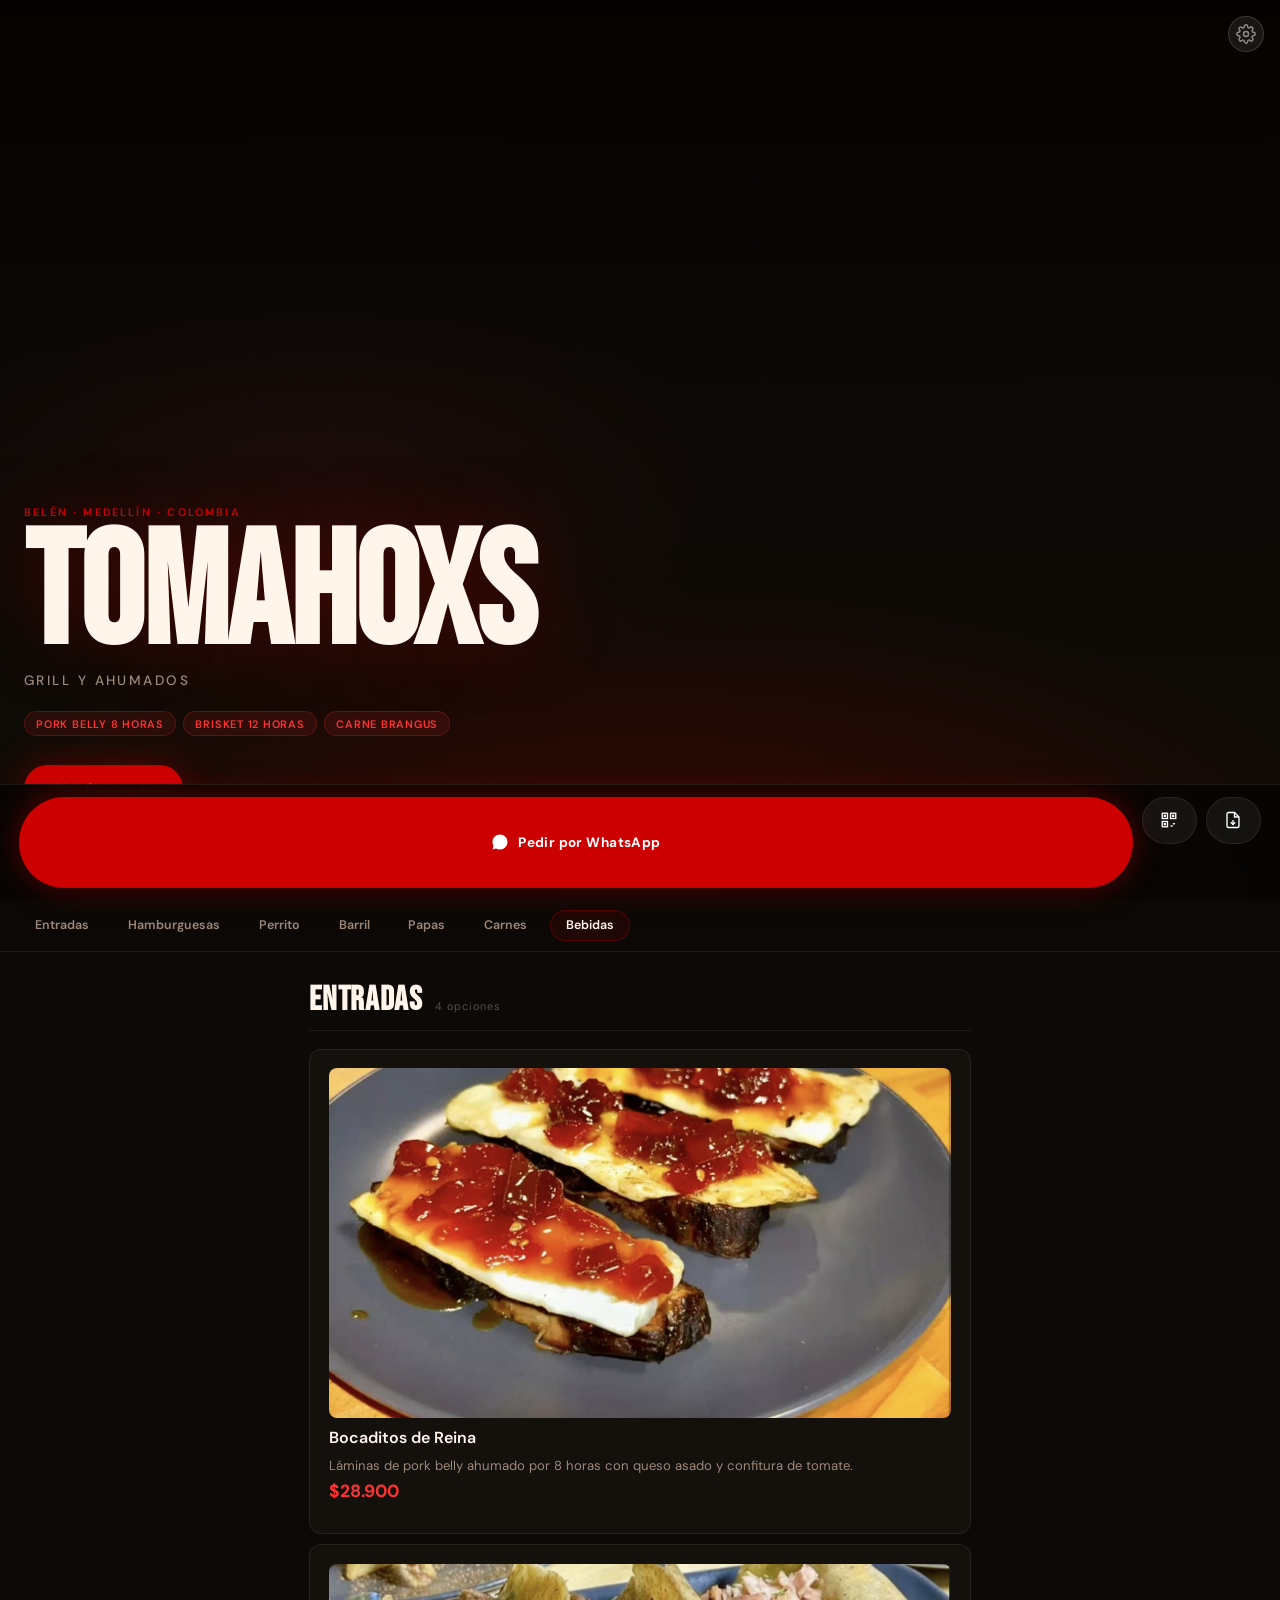
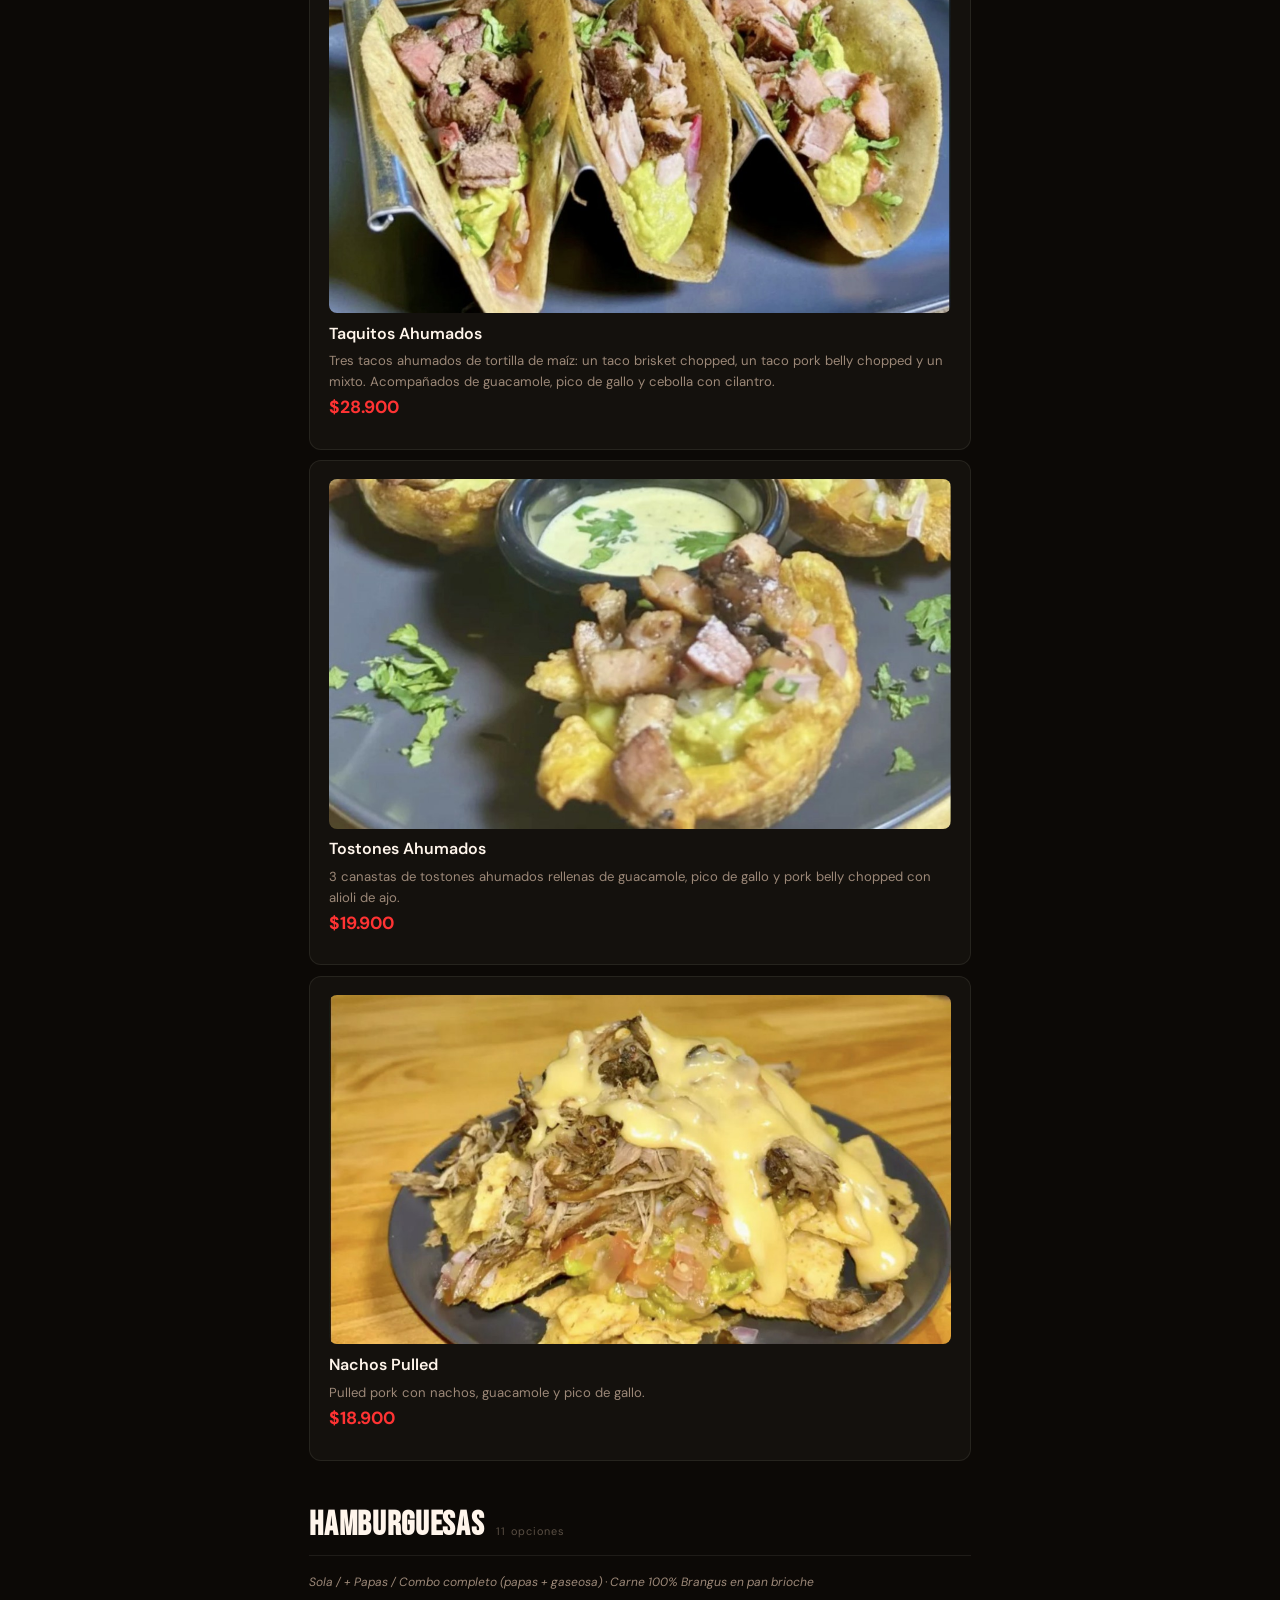
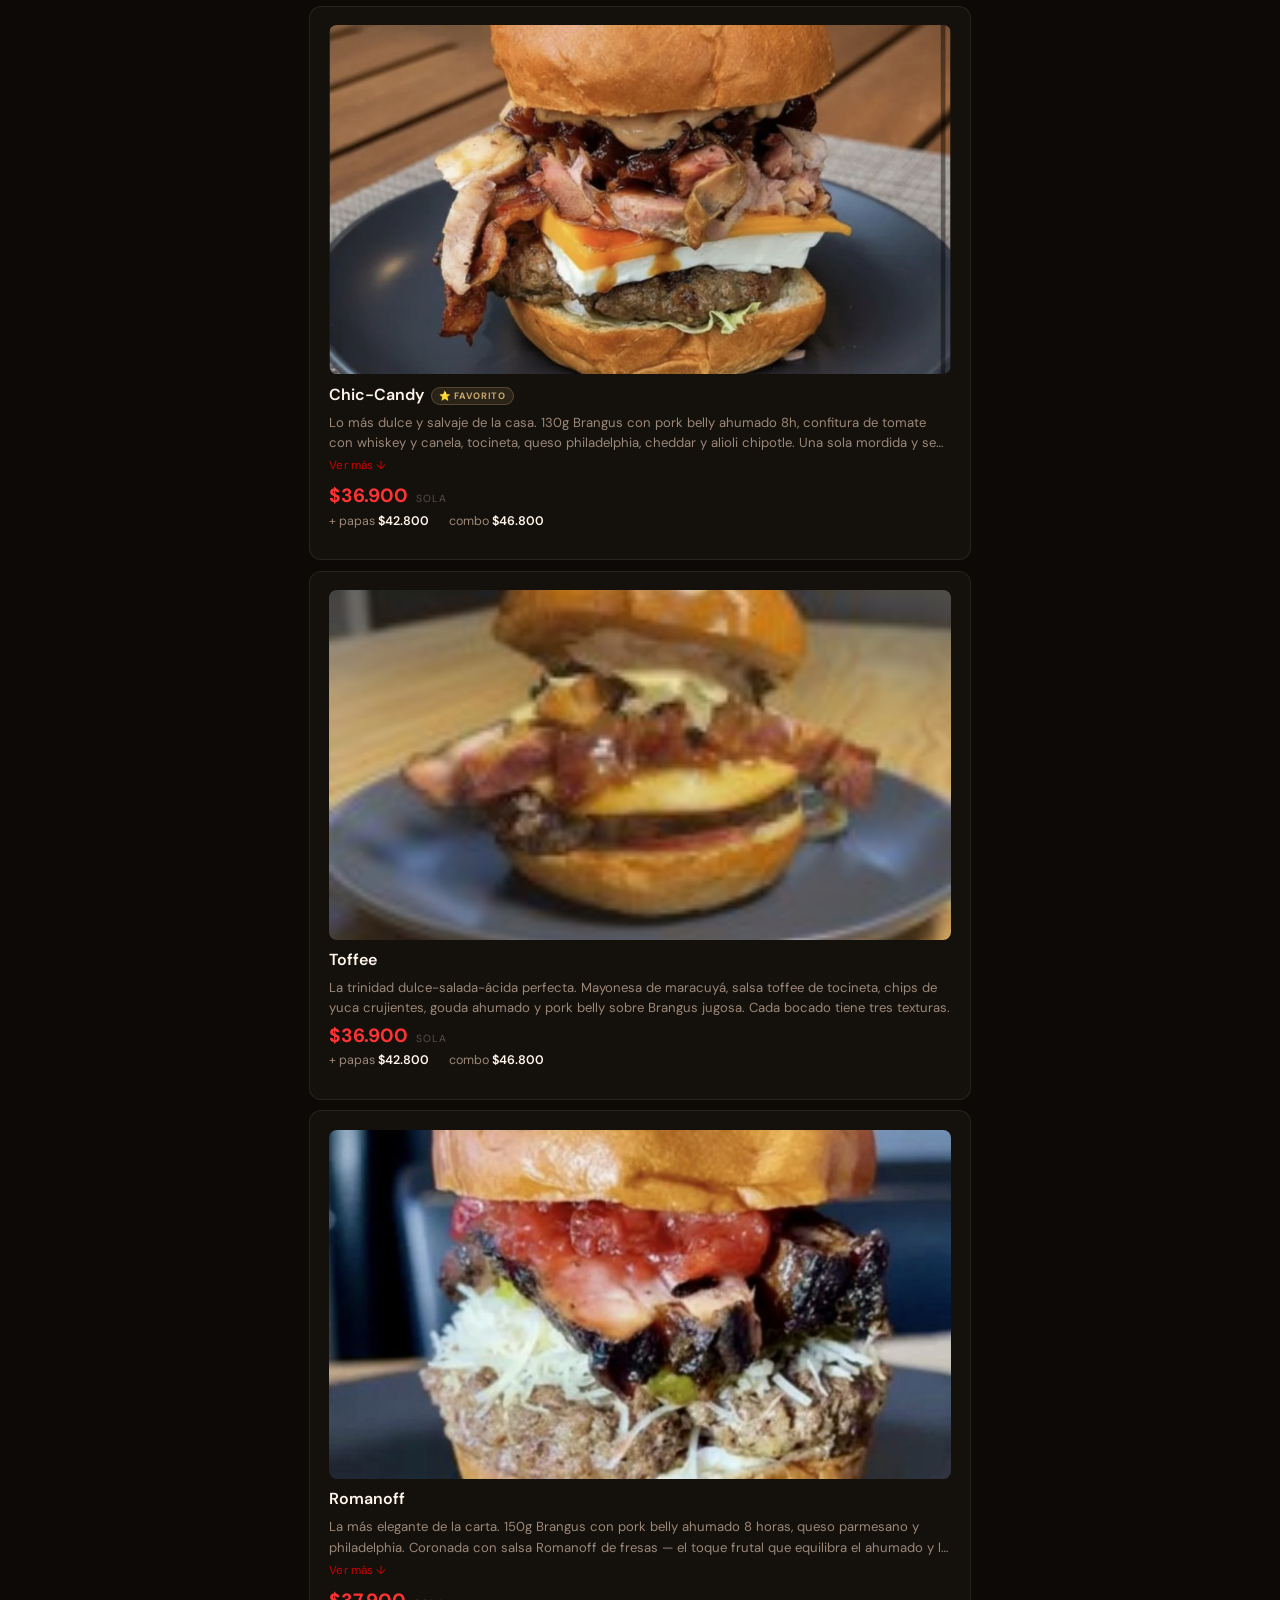
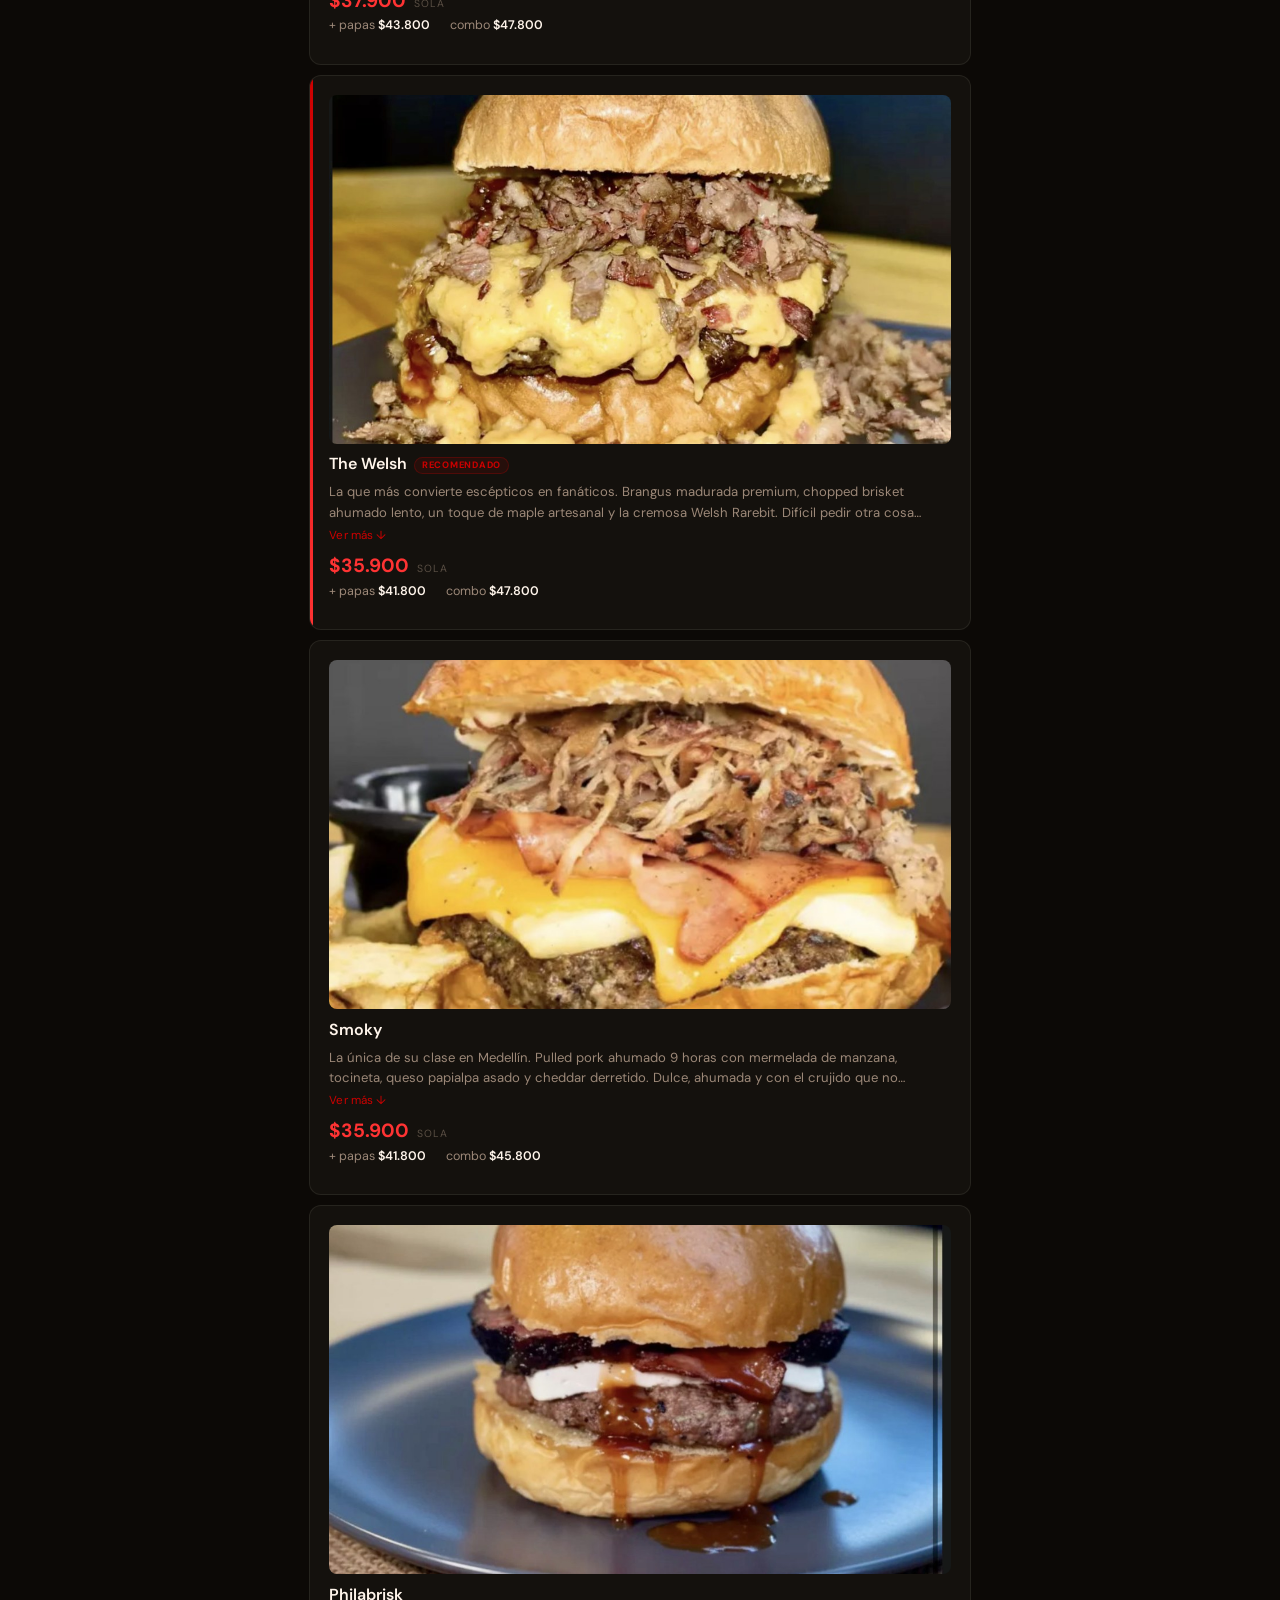
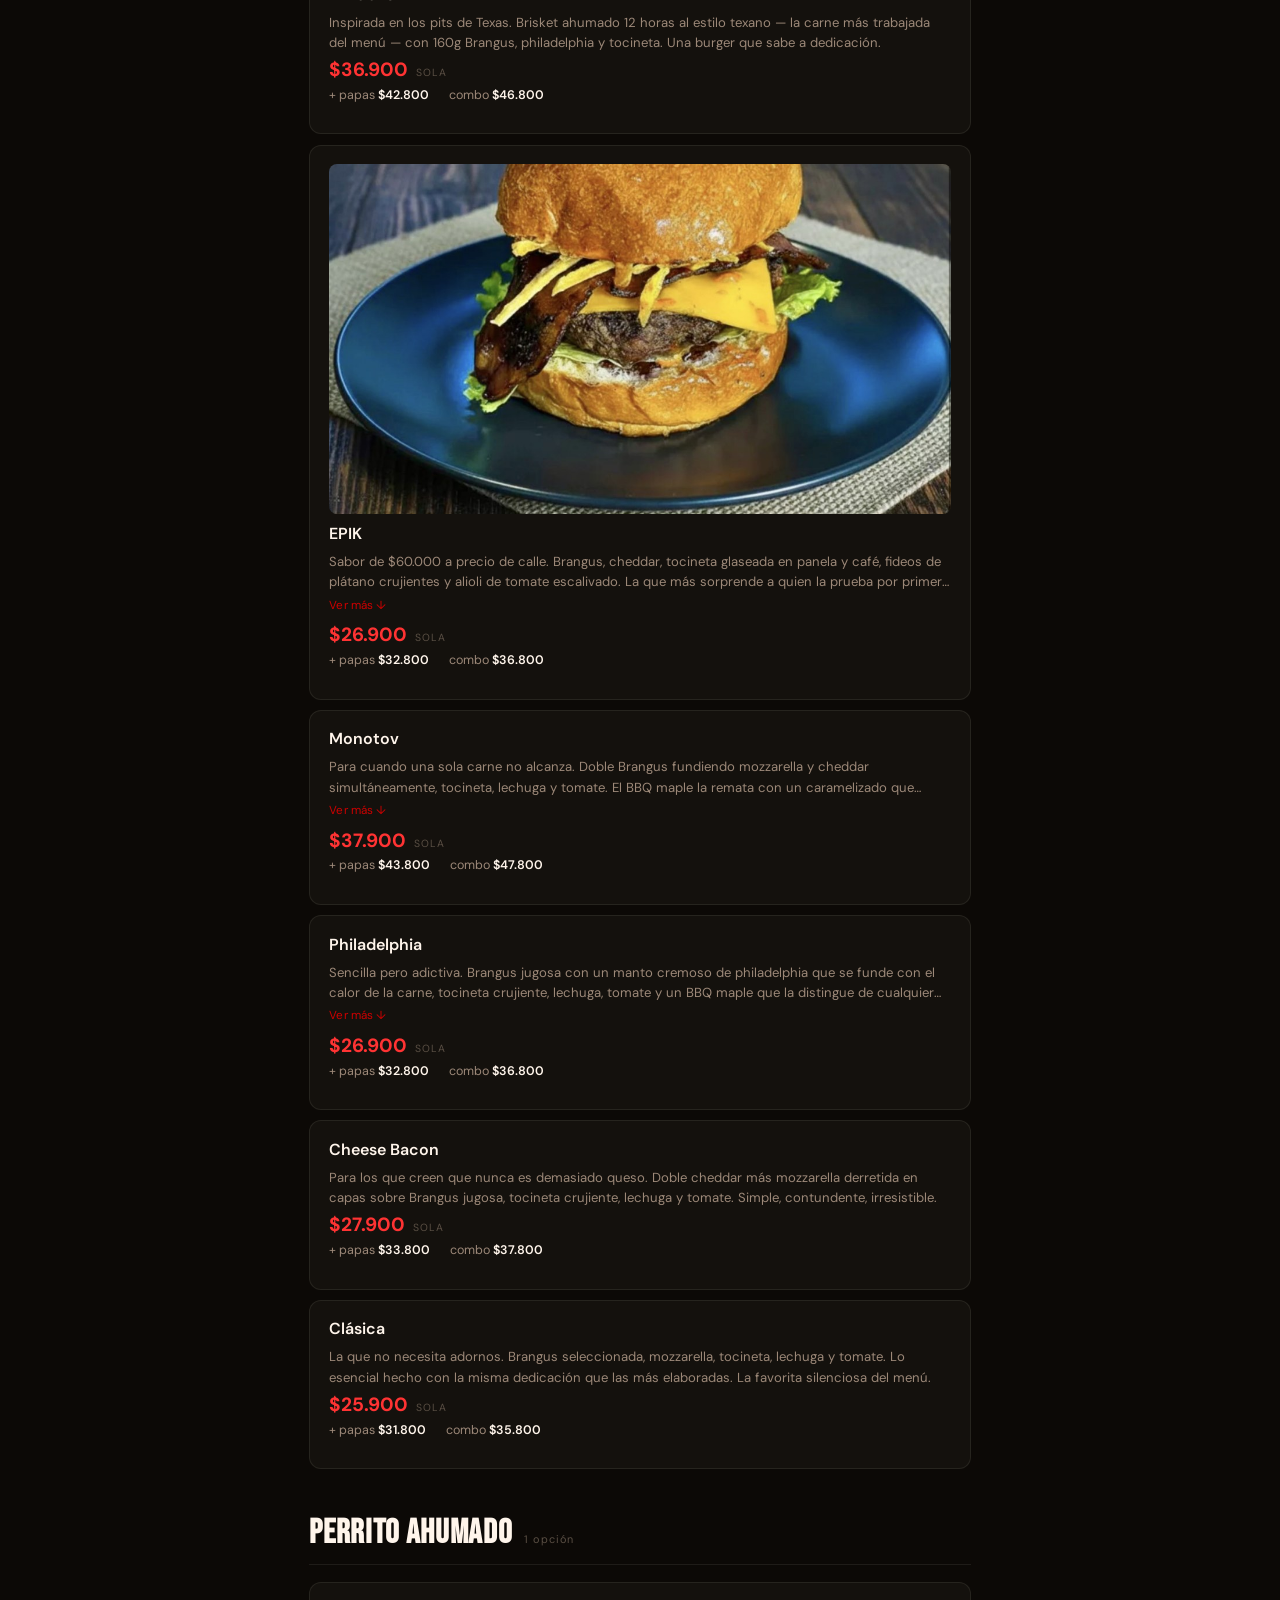
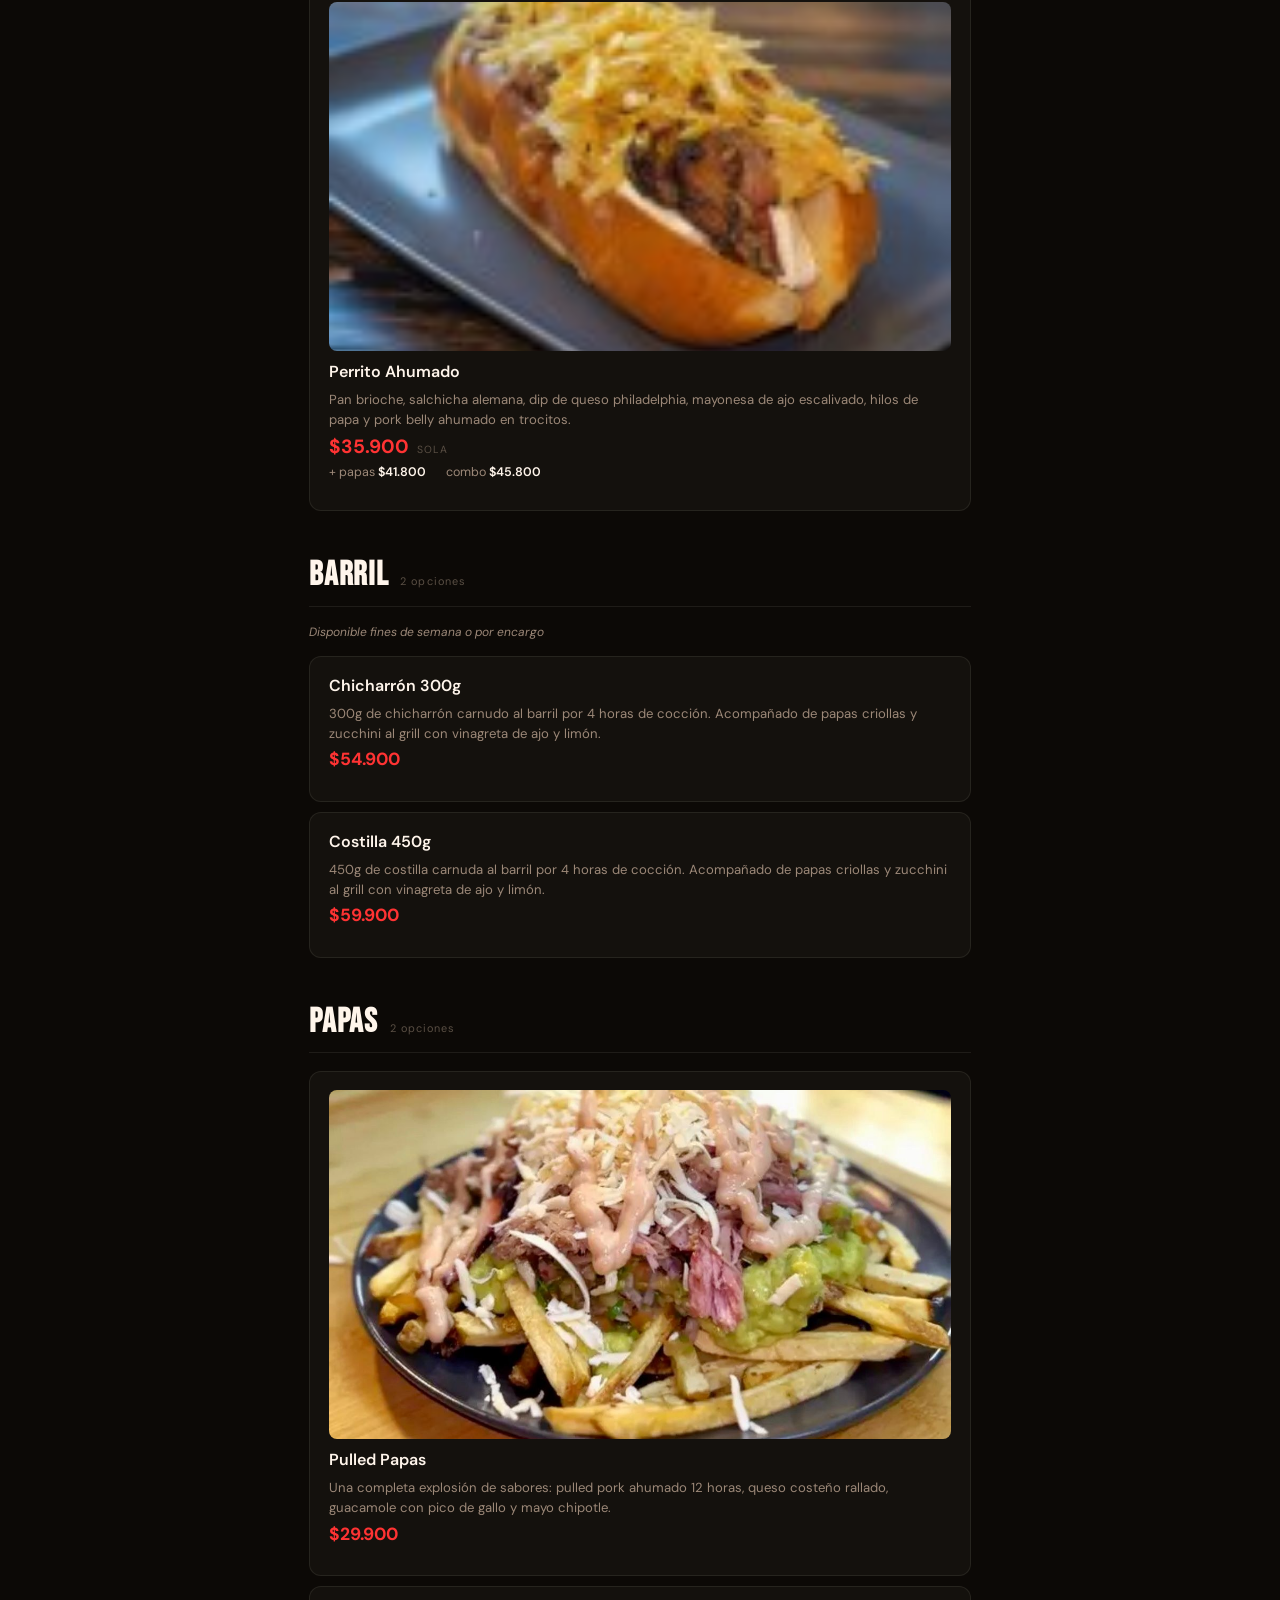
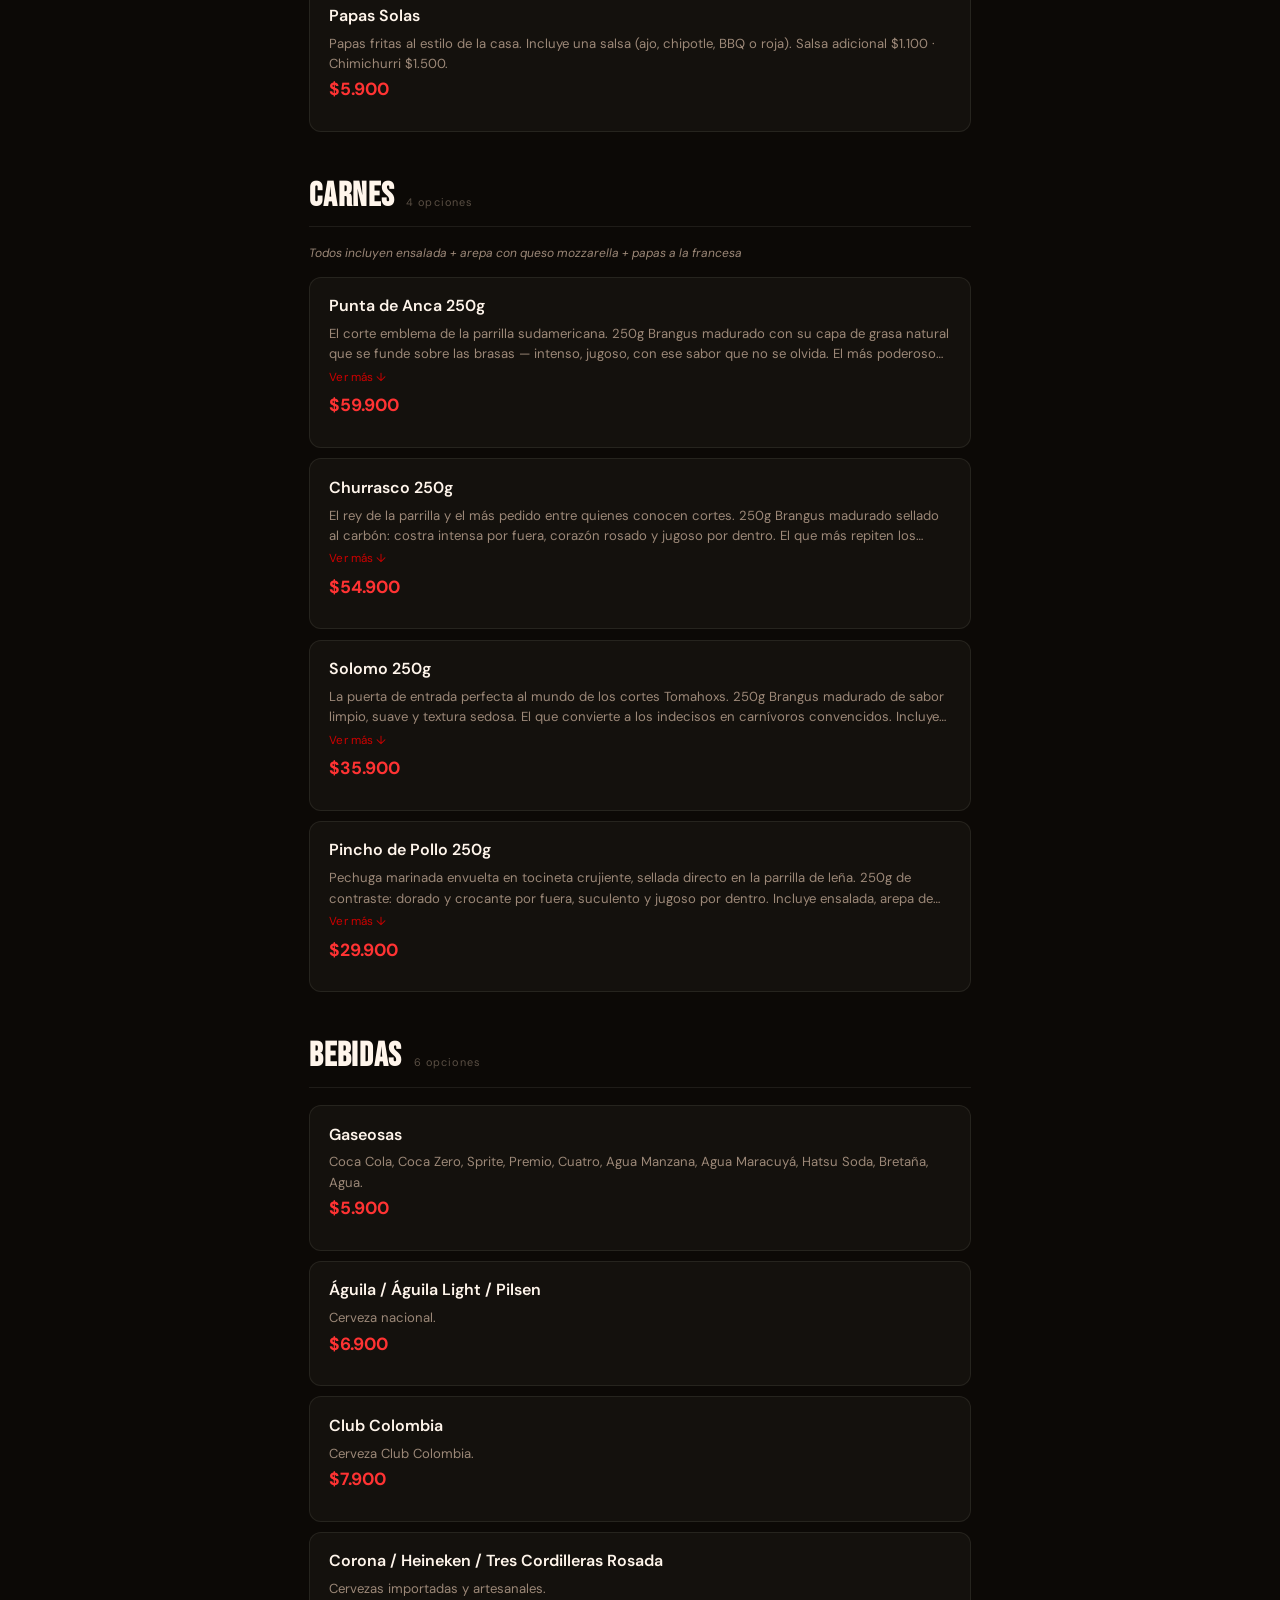
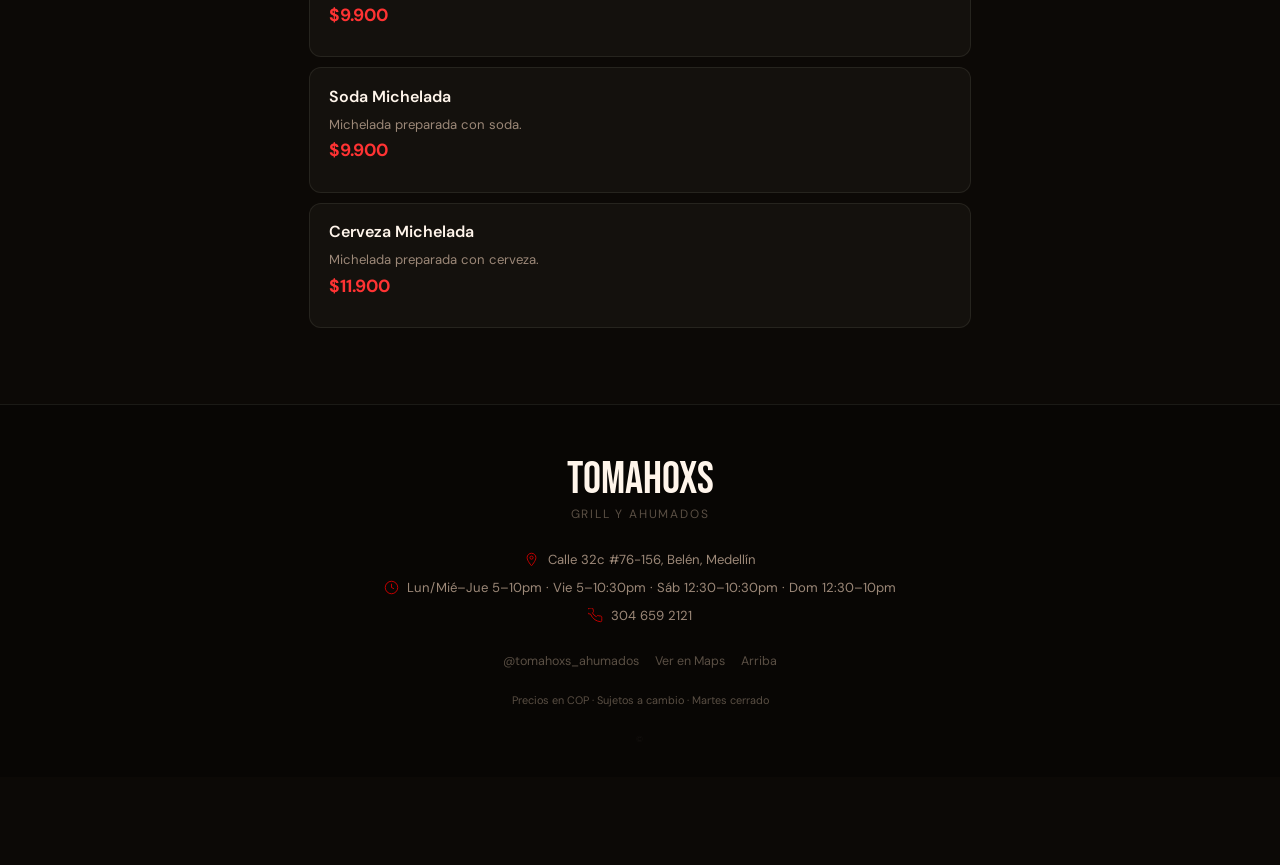
==== commit 5ad59a65: "Update index.html" ====
--- a/index.html
+++ b/index.html
@@ -1,488 +1,488 @@
-<!DOCTYPE html>
-<html lang="es">
-<head>
-  <meta charset="UTF-8">
-  <meta name="viewport" content="width=device-width, initial-scale=1.0">
-  <title>Tomahoxs Grill y Ahumados | Menú — Hamburguesas Gourmet Medellín</title>
-  <meta name="description" content="Menú de Tomahoxs: hamburguesas gourmet con pork belly ahumado 8h y brisket 12h. Carne 100% Brangus. Belén, Medellín. Domicilios disponibles al 304 659 2121.">
-  <meta name="keywords" content="hamburguesas gourmet medellín, restaurante ahumados belén, brisket medellín, pork belly hamburguesa, tomahoxs, domicilios hamburguesas medellín">
-  <link rel="canonical" href="https://tomahoxs.com">
-  <meta property="og:type" content="website">
-  <meta property="og:title" content="Tomahoxs — Menú Gourmet Ahumado 🔥">
-  <meta property="og:description" content="Hamburguesas con pork belly 8h y brisket 12h. Carne Brangus. Domicilios en Medellín.">
-  <meta property="og:url" content="https://tomahoxs.com">
-  <meta property="og:locale" content="es_CO">
-  <meta name="twitter:card" content="summary_large_image">
-  <meta name="robots" content="index, follow">
-
-  <script type="application/ld+json">
-  {"@context":"https://schema.org","@type":"Restaurant","name":"Tomahoxs Grill y Ahumados","description":"Restaurante gourmet especializado en carnes ahumadas en Medellín. Hamburguesas con pork belly ahumado 8 horas y brisket de carne Brangus ahumado 12 horas.","url":"https://tomahoxs.com","telephone":"+573046592121","servesCuisine":["Americana","BBQ","Ahumados","Gourmet"],"priceRange":"$$","address":{"@type":"PostalAddress","streetAddress":"Calle 32c #76-156","addressLocality":"Belén","addressRegion":"Medellín","addressCountry":"CO"},"openingHoursSpecification":[{"@type":"OpeningHoursSpecification","dayOfWeek":["Monday","Wednesday","Thursday"],"opens":"17:00","closes":"22:00"},{"@type":"OpeningHoursSpecification","dayOfWeek":["Friday"],"opens":"17:00","closes":"22:30"},{"@type":"OpeningHoursSpecification","dayOfWeek":["Saturday"],"opens":"12:30","closes":"22:30"},{"@type":"OpeningHoursSpecification","dayOfWeek":["Sunday"],"opens":"12:30","closes":"22:00"}],"sameAs":["https://www.instagram.com/tomahoxs_ahumados"]}
-  </script>
-
-  <script type="application/ld+json">
-  {"@context":"https://schema.org","@type":"FAQPage","mainEntity":[{"@type":"Question","name":"¿Cuál es la especialidad de Tomahoxs Grill y Ahumados?","acceptedAnswer":{"@type":"Answer","text":"Tomahoxs es reconocido por sus hamburguesas gourmet con pork belly ahumado 8 horas y brisket de carne Brangus ahumado 12 horas en Medellín."}},{"@type":"Question","name":"¿Hacen domicilios en Medellín?","acceptedAnswer":{"@type":"Answer","text":"Sí, Tomahoxs hace domicilios en toda Medellín. Pide por WhatsApp al +57 304 659 2121. Lunes, miércoles a viernes 5pm–10pm, sábados y domingos 12:30pm–10pm."}},{"@type":"Question","name":"¿Dónde queda Tomahoxs en Medellín?","acceptedAnswer":{"@type":"Answer","text":"Tomahoxs está en Calle 32c #76-156, barrio Belén, Medellín."}},{"@type":"Question","name":"¿Qué tipo de carne usa Tomahoxs?","acceptedAnswer":{"@type":"Answer","text":"Carne 100% Brangus. El brisket se ahuma 12 horas con técnica artesanal BBQ."}}]}
-  </script>
-
-  <script type="application/ld+json">
-  {"@context":"https://schema.org","@type":"Menu","name":"Menú Tomahoxs Grill y Ahumados","inLanguage":"es-CO","offers":{"@type":"Offer","priceCurrency":"COP"},"hasMenuSection":[{"@type":"MenuSection","name":"Entradas","hasMenuItem":[{"@type":"MenuItem","name":"Bocaditos de Reina","description":"Láminas de pork belly ahumado por 8 horas con queso asado y confitura de tomate.","offers":{"@type":"Offer","price":"28900","priceCurrency":"COP"}},{"@type":"MenuItem","name":"Taquitos Ahumados","description":"Tres tacos ahumados de tortilla de maíz: brisket chopped, pork belly chopped y mixto. Con guacamole, pico de gallo y cebolla con cilantro.","offers":{"@type":"Offer","price":"28900","priceCurrency":"COP"}},{"@type":"MenuItem","name":"Tostones Ahumados","description":"3 canastas de tostones ahumados rellenas de guacamole, pico de gallo y pork belly chopped con alioli de ajo.","offers":{"@type":"Offer","price":"19900","priceCurrency":"COP"}},{"@type":"MenuItem","name":"Nachos Pulled","description":"Pulled pork con nachos, guacamole y pico de gallo.","offers":{"@type":"Offer","price":"18900","priceCurrency":"COP"}}]},{"@type":"MenuSection","name":"Hamburguesas Gourmet","description":"Carne 100% Brangus en pan brioche. Disponibles sola, con papas o combo completo.","hasMenuItem":[{"@type":"MenuItem","name":"Chic-Candy","description":"130g carne Brangus, pork belly ahumado 8h, confitura de tomate whiskey y canela, tocineta, queso philadelphia, queso cheddar, lechuga y alioli chipotle.","offers":{"@type":"Offer","price":"33900","priceCurrency":"COP"}},{"@type":"MenuItem","name":"Toffee","description":"Mayonesa de maracuyá, salsa toffee de tocineta, chips de yuca, queso gouda ahumado, pork belly ahumado, carne Brangus y encurtidos.","offers":{"@type":"Offer","price":"34900","priceCurrency":"COP"}},{"@type":"MenuItem","name":"Romanoff","description":"Pan brioche, queso philadelphia, carne 200g, queso parmesano, pork belly ahumado 8 horas, salsa fresas Romanoff.","offers":{"@type":"Offer","price":"36900","priceCurrency":"COP"}},{"@type":"MenuItem","name":"The Welsh","description":"Carne madurada premium, chopped brisket ahumado, toque de maple artesanal y salsa Welsh Rarebit cremoso.","offers":{"@type":"Offer","price":"35900","priceCurrency":"COP"}},{"@type":"MenuItem","name":"Smoky","description":"Pulled pork ahumado 9 horas, mermelada de manzana, tocineta, queso papialpa asado y queso cheddar. Carne 130g en pan brioche.","offers":{"@type":"Offer","price":"35900","priceCurrency":"COP"}},{"@type":"MenuItem","name":"Philabrisk","description":"Brisket ahumado 12 horas tipo texano, queso philadelphia, carne 160g y tocineta.","offers":{"@type":"Offer","price":"33900","priceCurrency":"COP"}},{"@type":"MenuItem","name":"EPIK","description":"BBQ, tomate al grill, lechuga, carne Brangus, queso cheddar, tocineta glaseada en panela y café, fideos de plátano y alioli de tomate escalivado.","offers":{"@type":"Offer","price":"27900","priceCurrency":"COP"}},{"@type":"MenuItem","name":"Monotov","description":"Doble carne Brangus, queso mozzarella, queso cheddar, tocineta, lechuga y tomate. Salsas de maíz dulce y BBQ maple.","offers":{"@type":"Offer","price":"33900","priceCurrency":"COP"}},{"@type":"MenuItem","name":"Philadelphia","description":"130g carne Brangus, queso philadelphia, tocineta, lechuga y tomate.","offers":{"@type":"Offer","price":"24900","priceCurrency":"COP"}},{"@type":"MenuItem","name":"Cheese Bacon","description":"130g carne Brangus, doble queso cheddar y mozzarella, tocineta, lechuga y tomate.","offers":{"@type":"Offer","price":"24900","priceCurrency":"COP"}},{"@type":"MenuItem","name":"Clásica","description":"110g carne Brangus seleccionada, queso mozzarella, tocineta, lechuga y tomate.","offers":{"@type":"Offer","price":"22900","priceCurrency":"COP"}}]},{"@type":"MenuSection","name":"Perrito Ahumado","hasMenuItem":[{"@type":"MenuItem","name":"Perrito Ahumado","description":"Pan brioche, salchicha alemana, dip de queso philadelphia, mayonesa de ajo escalivado, hilos de papa y pork belly ahumado.","offers":{"@type":"Offer","price":"35900","priceCurrency":"COP"}}]},{"@type":"MenuSection","name":"Carnes al Barril","description":"Disponible fines de semana o por encargo","hasMenuItem":[{"@type":"MenuItem","name":"Chicharrón 300g","description":"300g chicharrón carnudo al barril 4 horas. Con papas criollas y zucchini al grill con vinagreta de ajo y limón.","offers":{"@type":"Offer","price":"54900","priceCurrency":"COP"}},{"@type":"MenuItem","name":"Costilla 450g","description":"450g costilla carnuda al barril 4 horas. Con papas criollas y zucchini al grill con vinagreta de ajo y limón.","offers":{"@type":"Offer","price":"59900","priceCurrency":"COP"}}]},{"@type":"MenuSection","name":"Cortes de Carne","description":"Todos incluyen ensalada, arepa con queso mozzarella y papas a la francesa","hasMenuItem":[{"@type":"MenuItem","name":"Punta de Anca 250g","description":"Corte Brangus 250g madurado.","offers":{"@type":"Offer","price":"59900","priceCurrency":"COP"}},{"@type":"MenuItem","name":"Churrasco 250g","description":"Corte Brangus 250g madurado.","offers":{"@type":"Offer","price":"54900","priceCurrency":"COP"}},{"@type":"MenuItem","name":"Solomo 250g","description":"Corte Brangus 250g madurado.","offers":{"@type":"Offer","price":"35900","priceCurrency":"COP"}},{"@type":"MenuItem","name":"Pincho de Pollo 250g","description":"250g de pollo con tocineta.","offers":{"@type":"Offer","price":"29900","priceCurrency":"COP"}}]}]}
-  </script>
-
-  <link rel="preconnect" href="https://fonts.googleapis.com">
-  <link rel="preconnect" href="https://fonts.gstatic.com" crossorigin>
-  <link href="https://fonts.googleapis.com/css2?family=Bebas+Neue&family=DM+Sans:wght@400;500;600;700&display=swap" rel="stylesheet">
-
-  <style>
-    :root {
-      --accent:    #cc0000;
-      --amber:     #ff3333;
-      --glow:      rgba(204,0,0,.35);
-      --bg:        #0c0906;
-      --card:      rgba(255,245,230,.035);
-      --border:    rgba(255,245,230,.08);
-      --hot:       rgba(204,0,0,.3);
-      --text:      #fff5eb;
-      --muted:     #9c8878;
-      --ghost:     #5a4f44;
-      --fd:        'Bebas Neue', Impact, cursive;
-      --fb:        'DM Sans', system-ui, sans-serif;
-      --r:         12px;
-    }
-    *,*::before,*::after{box-sizing:border-box;margin:0;padding:0}
-    html{scroll-behavior:smooth}
-    body{font-family:var(--fb);background:var(--bg);color:var(--text);-webkit-font-smoothing:antialiased;padding-bottom:88px}
-
-    /* HERO */
-    .hero{position:relative;min-height:100svh;display:flex;align-items:flex-end;padding:2rem 1.5rem 5.5rem;overflow:hidden}
-    .hero-bg{position:absolute;inset:0;background:radial-gradient(ellipse 90% 55% at 50% 100%,rgba(204,0,0,.22) 0%,transparent 65%),radial-gradient(ellipse 55% 40% at 25% 55%,rgba(255,51,51,.07) 0%,transparent 60%),linear-gradient(180deg,#050302 0%,#0c0906 50%,#100b05 100%);animation:ember 9s ease-in-out infinite alternate}
-    @keyframes ember{from{filter:brightness(1)}to{filter:brightness(1.12)}}
-    .hero-content{position:relative;z-index:1;width:100%}
-    .hero-loc{font-size:.68rem;font-weight:600;letter-spacing:.2em;color:var(--accent);text-transform:uppercase;margin-bottom:.4rem}
-    .hero-brand{font-family:var(--fd);font-size:clamp(5.5rem,24vw,10rem);line-height:.88;letter-spacing:-.01em;text-shadow:0 0 80px rgba(204,0,0,.25)}
-    .hero-sub{font-size:.85rem;font-weight:500;letter-spacing:.18em;color:var(--muted);text-transform:uppercase;margin-top:.35rem;margin-bottom:1.4rem}
-    .hero-tags{display:flex;flex-wrap:wrap;gap:.45rem;margin-bottom:1.8rem}
-    .hero-tag{font-size:.68rem;font-weight:600;letter-spacing:.07em;text-transform:uppercase;color:var(--amber);background:rgba(255,51,51,.1);border:1px solid rgba(255,51,51,.22);padding:.28rem .7rem;border-radius:100px}
-    .admin-gear{position:absolute;top:1rem;right:1rem;z-index:10;width:36px;height:36px;display:flex;align-items:center;justify-content:center;background:rgba(255,255,255,.08);border:1px solid rgba(255,255,255,.15);border-radius:50%;color:rgba(255,255,255,.5);text-decoration:none;transition:color .2s,background .2s}
-    .admin-gear:hover{color:#fff;background:rgba(255,255,255,.18)}
-    .hero-cta{display:inline-flex;align-items:center;gap:.5rem;background:var(--accent);color:#fff;font-weight:700;font-size:.9rem;letter-spacing:.04em;padding:.9rem 2rem;border-radius:100px;text-decoration:none;box-shadow:0 0 35px var(--glow);transition:transform .3s cubic-bezier(.34,1.56,.64,1),box-shadow .3s}
-    .hero-cta:hover{transform:scale(1.05);box-shadow:0 0 55px rgba(204,0,0,.55)}
-
-    /* NAV */
-    .cat-nav{position:sticky;top:0;z-index:100;background:rgba(12,9,6,.92);backdrop-filter:blur(18px);-webkit-backdrop-filter:blur(18px);border-bottom:1px solid var(--border);padding:.65rem 0}
-    .cat-inner{display:flex;gap:.4rem;padding:0 1.2rem;overflow-x:auto;scrollbar-width:none}
-    .cat-inner::-webkit-scrollbar{display:none}
-    .cat-btn{flex-shrink:0;font-family:var(--fb);font-size:.78rem;font-weight:600;color:var(--muted);background:none;border:1px solid transparent;border-radius:100px;padding:.38rem .95rem;cursor:pointer;transition:all .2s;white-space:nowrap}
-    .cat-btn:hover,.cat-btn.active{color:var(--text);border-color:var(--hot);background:rgba(204,0,0,.1)}
-
-    /* MENU */
-    .menu{padding:1.75rem 1.2rem 2rem;max-width:700px;margin:0 auto}
-    .sec{margin-bottom:2.75rem}
-    .sec-head{display:flex;align-items:baseline;gap:.75rem;margin-bottom:1.1rem;padding-bottom:.65rem;border-bottom:1px solid var(--border)}
-    .sec-title{font-family:var(--fd);font-size:2.1rem;letter-spacing:.02em}
-    .sec-count{font-size:.68rem;color:var(--ghost);letter-spacing:.1em}
-    .sec-note{font-size:.75rem;color:var(--muted);margin-bottom:1rem;font-style:italic}
-
-    /* CARD */
-    .card{background:var(--card);border:1px solid var(--border);border-radius:var(--r);padding:1.15rem 1.2rem;margin-bottom:.65rem;position:relative;overflow:hidden;transition:border-color .2s,background .2s}
-    .card:hover{border-color:rgba(204,0,0,.22);background:rgba(255,245,230,.055)}
-    .card.feat::before{content:'';position:absolute;top:0;left:0;bottom:0;width:3px;background:linear-gradient(180deg,var(--accent),var(--amber))}
-    .card-top{display:flex;align-items:flex-start;justify-content:space-between;gap:.75rem;margin-bottom:.45rem}
-    .card-name{font-size:1rem;font-weight:600;line-height:1.3}
-    .tag-bs{display:inline-block;font-size:.58rem;font-weight:700;letter-spacing:.08em;text-transform:uppercase;color:var(--accent);background:rgba(204,0,0,.1);border:1px solid rgba(204,0,0,.25);padding:.12rem .45rem;border-radius:100px;margin-left:.4rem;vertical-align:middle}
-    .card-img{width:100%;aspect-ratio:16/9;object-fit:cover;border-radius:8px;margin-bottom:.65rem;display:block}
-    /* desc clamp + toggle */
-    .card-desc{display:-webkit-box;-webkit-line-clamp:2;-webkit-box-orient:vertical;overflow:hidden;font-size:.82rem;color:var(--muted);line-height:1.55;margin-bottom:.25rem}
-    .card-desc.expanded{display:block;overflow:visible}
-    .desc-more{background:none;border:none;padding:0;cursor:pointer;font-family:var(--fb);font-size:.73rem;color:var(--accent);margin-bottom:.6rem;display:none;letter-spacing:.01em}
-    .desc-more.visible{display:block}
-    .desc-more:hover{text-decoration:underline}
-    /* price hierarchy */
-    .price-hero{display:flex;align-items:baseline;gap:.5rem;margin-bottom:.3rem}
-    .price-main{font-size:1.2rem;font-weight:700;color:var(--amber)}
-    .price-lbl{font-size:.65rem;color:var(--ghost);text-transform:uppercase;letter-spacing:.07em}
-    .price-alts{display:flex;gap:1.2rem;margin-bottom:.75rem}
-    .price-alt{font-size:.78rem;color:var(--muted)}
-    .price-alt b{color:var(--text);font-weight:600}
-    /* single */
-    .price-s{font-size:1.1rem;font-weight:700;color:var(--amber);margin-bottom:.75rem;display:block}
-    /* agotado */
-    .card.agotado{opacity:.4;filter:grayscale(.6);pointer-events:none}
-    .tag-ag{display:inline-block;font-size:.58rem;font-weight:700;letter-spacing:.08em;text-transform:uppercase;color:#ff6b6b;background:rgba(255,107,107,.12);border:1px solid rgba(255,107,107,.28);padding:.12rem .45rem;border-radius:100px;margin-left:.4rem;vertical-align:middle}
-    /* badges */
-    .tag-fav{display:inline-block;font-size:.58rem;font-weight:700;letter-spacing:.07em;text-transform:uppercase;color:#c9a96e;background:rgba(201,169,110,.12);border:1px solid rgba(201,169,110,.28);padding:.12rem .45rem;border-radius:100px;margin-left:.4rem;vertical-align:middle}
-
-    /* FOOTER */
-    .footer{background:#080604;border-top:1px solid var(--border);padding:3rem 1.5rem 2rem;text-align:center}
-    .f-brand{font-family:var(--fd);font-size:2.8rem}
-    .f-sub{font-size:.75rem;color:var(--ghost);letter-spacing:.15em;text-transform:uppercase;margin-bottom:1.8rem}
-    .f-info{display:flex;flex-direction:column;gap:.7rem;margin-bottom:1.8rem}
-    .f-row{display:flex;align-items:center;justify-content:center;gap:.55rem;font-size:.82rem;color:var(--muted)}
-    .fi{width:15px;height:15px;color:var(--accent);flex-shrink:0}
-    .f-links{display:flex;justify-content:center;gap:1rem}
-    .f-link{font-size:.78rem;color:var(--ghost);text-decoration:none;transition:color .2s}
-    .f-link:hover{color:var(--accent)}
-    .f-note{margin-top:1.5rem;font-size:.68rem;color:var(--ghost)}
-
-    /* ORDER BAR */
-    .ob{position:fixed;bottom:0;left:0;right:0;z-index:200;padding:.75rem 1.2rem calc(.75rem + env(safe-area-inset-bottom));background:rgba(8,6,4,.96);backdrop-filter:blur(20px);-webkit-backdrop-filter:blur(20px);border-top:1px solid var(--border)}
-    .ob-row{display:flex;gap:.55rem}
-    .ob-btn{display:flex;align-items:center;justify-content:center;gap:.55rem;flex:1;background:var(--accent);color:#fff;font-family:var(--fb);font-weight:700;font-size:.85rem;letter-spacing:.03em;border:none;border-radius:100px;padding:.85rem 1rem;cursor:pointer;text-decoration:none;box-shadow:0 0 30px rgba(204,0,0,.38);transition:transform .3s cubic-bezier(.34,1.56,.64,1),box-shadow .3s}
-    .ob-btn:hover,.ob-btn:active{transform:scale(1.02);box-shadow:0 0 50px rgba(204,0,0,.55)}
-    .ob-btn.sec{background:rgba(255,255,255,.06);border:1px solid var(--border);box-shadow:none;flex:0 0 auto;padding:.85rem 1.1rem}
-    .ob-btn.sec:hover{background:rgba(255,255,255,.1);box-shadow:none}
-    /* QR modal */
-    .qr-modal{display:none;position:fixed;inset:0;z-index:500;background:rgba(0,0,0,.82);backdrop-filter:blur(8px);-webkit-backdrop-filter:blur(8px);align-items:center;justify-content:center}
-    .qr-modal.open{display:flex}
-    .qr-box{background:#161210;border:1px solid var(--border);border-radius:20px;padding:2rem;text-align:center;max-width:300px;width:90%}
-    .qr-title{font-family:var(--fd);font-size:1.6rem;margin-bottom:.3rem}
-    .qr-sub{font-size:.75rem;color:var(--muted);margin-bottom:1.2rem}
-    .qr-img{width:200px;height:200px;border-radius:10px;background:#fff;padding:10px}
-    .qr-url{font-size:.72rem;color:var(--ghost);margin-top:.8rem;word-break:break-all}
-    .qr-close{margin-top:1.2rem;background:none;border:1px solid var(--border);color:var(--muted);font-family:var(--fb);font-size:.8rem;padding:.45rem 1.2rem;border-radius:100px;cursor:pointer}
-    .qr-close:hover{color:var(--text);border-color:var(--accent)}
-
-    /* LOAD */
-    #lb{position:fixed;top:0;left:0;height:2px;z-index:999;background:linear-gradient(90deg,var(--accent),var(--amber));animation:ld 1.8s ease-out forwards}
-    @keyframes ld{0%{width:0;opacity:1}80%{width:88%;opacity:1}100%{width:88%;opacity:0}}
-
-    @media(prefers-reduced-motion:reduce){*,*::before,*::after{animation-duration:.01ms!important;transition-duration:.01ms!important}}
-    @media(min-width:600px){.prices{gap:.6rem}.pt{padding:.5rem .9rem}.pv{font-size:.95rem}}
-  </style>
-</head>
-<body>
-
-<div id="lb"></div>
-
-<header class="hero" id="top">
-  <div class="hero-bg" aria-hidden="true"></div>
-  <a href="/admin" class="admin-gear" aria-label="Administración">
-    <svg width="20" height="20" viewBox="0 0 24 24" fill="none" stroke="currentColor" stroke-width="1.8"><path d="M12 15a3 3 0 1 0 0-6 3 3 0 0 0 0 6z"/><path d="M19.4 15a1.65 1.65 0 0 0 .33 1.82l.06.06a2 2 0 0 1-2.83 2.83l-.06-.06a1.65 1.65 0 0 0-1.82-.33 1.65 1.65 0 0 0-1 1.51V21a2 2 0 0 1-4 0v-.09A1.65 1.65 0 0 0 9 19.4a1.65 1.65 0 0 0-1.82.33l-.06.06a2 2 0 0 1-2.83-2.83l.06-.06A1.65 1.65 0 0 0 4.68 15a1.65 1.65 0 0 0-1.51-1H3a2 2 0 0 1 0-4h.09A1.65 1.65 0 0 0 4.6 9a1.65 1.65 0 0 0-.33-1.82l-.06-.06a2 2 0 0 1 2.83-2.83l.06.06A1.65 1.65 0 0 0 9 4.68a1.65 1.65 0 0 0 1-1.51V3a2 2 0 0 1 4 0v.09a1.65 1.65 0 0 0 1 1.51 1.65 1.65 0 0 0 1.82-.33l.06-.06a2 2 0 0 1 2.83 2.83l-.06.06A1.65 1.65 0 0 0 19.4 9a1.65 1.65 0 0 0 1.51 1H21a2 2 0 0 1 0 4h-.09a1.65 1.65 0 0 0-1.51 1z"/></svg>
-  </a>
-  <div class="hero-content">
-    <p class="hero-loc">Belén · Medellín · Colombia</p>
-    <h1 class="hero-brand">TOMAHOXS</h1>
-    <p class="hero-sub">Grill y Ahumados</p>
-    <div class="hero-tags">
-      <span class="hero-tag">Pork Belly 8 Horas</span>
-      <span class="hero-tag">Brisket 12 Horas</span>
-      <span class="hero-tag">Carne Brangus</span>
-    </div>
-    <a href="#menu" class="hero-cta">
-      Ver Carta
-      <svg width="16" height="16" viewBox="0 0 24 24" fill="none" stroke="currentColor" stroke-width="2.5" aria-hidden="true"><path d="M12 5v14M5 12l7 7 7-7"/></svg>
-    </a>
-  </div>
-</header>
-
-<nav class="cat-nav" aria-label="Categorías">
-  <div class="cat-inner" id="cat-inner">
-    <button class="cat-btn active" data-sec="entradas">Entradas</button>
-    <button class="cat-btn" data-sec="hamburguesas">Hamburguesas</button>
-    <button class="cat-btn" data-sec="perrito">Perrito</button>
-    <button class="cat-btn" data-sec="barril">Barril</button>
-    <button class="cat-btn" data-sec="papas">Papas</button>
-    <button class="cat-btn" data-sec="cortes">Carnes</button>
-    <button class="cat-btn" data-sec="bebidas">Bebidas</button>
-  </div>
-</nav>
-
-<main class="menu" id="menu">
-  <div id="mc"><noscript><p style="color:var(--muted);padding:2rem;text-align:center">Activa JavaScript para ver el menú.</p></noscript></div>
-</main>
-
-<footer class="footer">
-  <p class="f-brand">TOMAHOXS</p>
-  <p class="f-sub">Grill y Ahumados</p>
-  <div class="f-info">
-    <div class="f-row">
-      <svg class="fi" viewBox="0 0 24 24" fill="none" stroke="currentColor" stroke-width="1.5" aria-hidden="true"><path d="M12 2C8.13 2 5 5.13 5 9c0 5.25 7 13 7 13s7-7.75 7-13c0-3.87-3.13-7-7-7z"/><circle cx="12" cy="9" r="2.5"/></svg>
-      Calle 32c #76-156, Belén, Medellín
-    </div>
-    <div class="f-row">
-      <svg class="fi" viewBox="0 0 24 24" fill="none" stroke="currentColor" stroke-width="1.5" aria-hidden="true"><circle cx="12" cy="12" r="10"/><polyline points="12 6 12 12 16 14"/></svg>
-      Lun/Mié–Jue 5–10pm · Vie 5–10:30pm · Sáb 12:30–10:30pm · Dom 12:30–10pm
-    </div>
-    <div class="f-row">
-      <svg class="fi" viewBox="0 0 24 24" fill="none" stroke="currentColor" stroke-width="1.5" aria-hidden="true"><path d="M22 16.92v3a2 2 0 01-2.18 2 19.79 19.79 0 01-8.63-3.07A19.5 19.5 0 014.07 9.8 2 2 0 013 0h3a2 2 0 012 1.72c.127.96.361 1.903.7 2.81a2 2 0 01-.45 2.11L7.09 7.91a16 16 0 006 6l1.27-1.27a2 2 0 012.11-.45c.907.339 1.85.573 2.81.7A2 2 0 0122 14.92z"/></svg>
-      304 659 2121
-    </div>
-  </div>
-  <div class="f-links">
-    <a href="https://www.instagram.com/tomahoxs_ahumados" class="f-link" target="_blank" rel="noopener noreferrer">@tomahoxs_ahumados</a>
-    <a href="https://maps.app.goo.gl/SoG5eLaLfYmMBWbRA" class="f-link" target="_blank" rel="noopener noreferrer">Ver en Maps</a>
-    <a href="#top" class="f-link">Arriba</a>
-  </div>
-  <p class="f-note">Precios en COP · Sujetos a cambio · Martes cerrado</p>
-  <a href="/facturas" style="display:block;margin-top:1.6rem;font-size:.55rem;color:rgba(255,245,235,.06);letter-spacing:.05em;text-decoration:none;user-select:none" aria-hidden="true">©</a>
-</footer>
-
-<!-- QR Modal -->
-<div class="qr-modal" id="qr-modal" role="dialog" aria-modal="true" aria-label="QR del menú">
-  <div class="qr-box">
-    <p class="qr-title">TOMAHOXS</p>
-    <p class="qr-sub">Escanea para ver el menú</p>
-    <img class="qr-img" id="qr-img" src="" alt="QR Menú Tomahoxs">
-    <p class="qr-url">tomahoxs.com</p>
-    <button class="qr-close" onclick="document.getElementById('qr-modal').classList.remove('open')">Cerrar</button>
-  </div>
-</div>
-
-<div class="ob">
-  <div class="ob-row">
-    <a href="https://wa.me/573046592121?text=Hola!+Vi+el+men%C3%BA+y+quiero+hacer+un+pedido+%F0%9F%94%A5"
-       class="ob-btn" target="_blank" rel="noopener noreferrer" aria-label="Pedir por WhatsApp">
-      <svg width="18" height="18" viewBox="0 0 24 24" fill="white" aria-hidden="true">
-        <path d="M17.472 14.382c-.297-.149-1.758-.867-2.03-.967-.273-.099-.471-.148-.67.15-.197.297-.767.966-.94 1.164-.173.199-.347.223-.644.075-.297-.15-1.255-.463-2.39-1.475-.883-.788-1.48-1.761-1.653-2.059-.173-.297-.018-.458.13-.606.134-.133.298-.347.446-.52.149-.174.198-.298.298-.497.099-.198.05-.371-.025-.52-.075-.149-.669-1.612-.916-2.207-.242-.579-.487-.5-.669-.51-.173-.008-.371-.01-.57-.01-.198 0-.52.074-.792.372-.272.297-1.04 1.016-1.04 2.479 0 1.462 1.065 2.875 1.213 3.074.149.198 2.096 3.2 5.077 4.487.709.306 1.262.489 1.694.625.712.227 1.36.195 1.871.118.571-.085 1.758-.719 2.006-1.413.248-.694.248-1.289.173-1.413-.074-.124-.272-.198-.57-.347z"/>
-        <path d="M12 2.001C6.477 2.001 2 6.477 2 12c0 1.989.517 3.856 1.43 5.47L2 22l4.659-1.41A9.96 9.96 0 0012 22c5.523 0 10-4.477 10-10C22 6.478 17.522 2.001 12 2.001z"/>
-      </svg>
-      Pedir por WhatsApp
-    </a>
-    <button class="ob-btn sec" onclick="showQR()" aria-label="Ver QR del menú" title="QR del menú">
-      <svg width="18" height="18" viewBox="0 0 24 24" fill="none" stroke="currentColor" stroke-width="1.8" aria-hidden="true"><rect x="3" y="3" width="7" height="7"/><rect x="14" y="3" width="7" height="7"/><rect x="3" y="14" width="7" height="7"/><rect x="5" y="5" width="3" height="3" fill="currentColor" stroke="none"/><rect x="16" y="5" width="3" height="3" fill="currentColor" stroke="none"/><rect x="5" y="16" width="3" height="3" fill="currentColor" stroke="none"/><line x1="14" y1="14" x2="14" y2="14"/><line x1="17" y1="14" x2="17" y2="14"/><line x1="20" y1="14" x2="20" y2="14"/><line x1="14" y1="17" x2="14" y2="17"/><line x1="17" y1="17" x2="20" y2="17"/><line x1="20" y1="20" x2="20" y2="20"/><line x1="14" y1="20" x2="17" y2="20"/></svg>
-    </button>
-    <a href="https://tomahoxs.com/menu.pdf" download class="ob-btn sec" id="pdf-btn" aria-label="Descargar PDF" title="Descargar PDF">
-      <svg width="18" height="18" viewBox="0 0 24 24" fill="none" stroke="currentColor" stroke-width="1.8" aria-hidden="true"><path d="M14 2H6a2 2 0 00-2 2v16a2 2 0 002 2h12a2 2 0 002-2V8z"/><polyline points="14 2 14 8 20 8"/><line x1="12" y1="18" x2="12" y2="12"/><polyline points="9 15 12 18 15 15"/></svg>
-    </a>
-  </div>
-</div>
-
-<script>
-const AGOTADOS_URL = 'https://primary-production-74bce.up.railway.app/webhook/menu-agotados';
-
-const MENU = {
-  entradas: {
-    label: 'Entradas',
-    items: [
-      { id:'bocaditos', nombre:'Bocaditos de Reina', desc:'Láminas de pork belly ahumado por 8 horas con queso asado y confitura de tomate.', precio:28900 },
-      { id:'taquitos',  nombre:'Taquitos Ahumados',  desc:'Tres tacos ahumados de tortilla de maíz: un taco brisket chopped, un taco pork belly chopped y un mixto. Acompañados de guacamole, pico de gallo y cebolla con cilantro.', precio:28900 },
-      { id:'tostones',  nombre:'Tostones Ahumados',  desc:'3 canastas de tostones ahumados rellenas de guacamole, pico de gallo y pork belly chopped con alioli de ajo.', precio:19900 },
-      { id:'nachos',    nombre:'Nachos Pulled',      desc:'Pulled pork con nachos, guacamole y pico de gallo.', precio:18900 }
-    ]
-  },
-  barril: {
-    label: 'Barril',
-    note: 'Disponible fines de semana o por encargo',
-    items: [
-      { id:'chicharron', nombre:'Chicharrón 300g', desc:'300g de chicharrón carnudo al barril por 4 horas de cocción. Acompañado de papas criollas y zucchini al grill con vinagreta de ajo y limón.', precio:54900 },
-      { id:'costilla',   nombre:'Costilla 450g',   desc:'450g de costilla carnuda al barril por 4 horas de cocción. Acompañado de papas criollas y zucchini al grill con vinagreta de ajo y limón.', precio:59900 }
-    ]
-  },
-  hamburguesas: {
-    label: 'Hamburguesas',
-    note: 'Sola / + Papas / Combo completo (papas + gaseosa) · Carne 100% Brangus en pan brioche',
-    items: [
-      { id:'chic-candy',   nombre:'Chic-Candy',    desc:'Prepárese para experimentar lo más dulce y salvaje: 130g carne BRANGUS, pork belly ahumado 8h en trocitos, confitura de tomate whiskey y canela, tocineta, queso philadelphia, queso cheddar, lechuga y alioli chipotle.', bestseller:true, precios:{solo:36900,papas:42800,combo:46800} },
-      { id:'toffee',       nombre:'Toffee',         desc:'Una explosión dulce, salada y ácida: mayonesa de maracuyá, salsa toffee de tocineta, chips de yuca, queso gouda ahumado, pork belly ahumado, carne Brangus y encurtidos.', precios:{solo:36900,papas:42800,combo:46800} },
-      { id:'romanoff',     nombre:'Romanoff',       desc:'Pan brioche, queso philadelphia, carne 200g, queso parmesano, pork belly ahumado 8 horas. Terminamos con la salsa del Zar Alejandro I: fresas Romanoff.', precios:{solo:37900,papas:43800,combo:47800} },
-      { id:'welsh',        nombre:'The Welsh',      desc:'Carne madurada premium, chopped brisket ahumado, toque de maple artesanal y salsa Welsh Rarebit cremoso.', feat:true, precios:{solo:35900,papas:41800,combo:47800} },
-      { id:'smoky',        nombre:'Smoky',          desc:'ÚNICA: pulled pork ahumado 9 horas, mermelada de manzana, tocineta, queso papialpa asado y queso cheddar. Carne 130g en pan brioche.', precios:{solo:35900,papas:41800,combo:45800} },
-      { id:'philabrisk',   nombre:'Philabrisk',     desc:'Algo que no has probado nunca: brisket (pecho) ahumado 12 horas tipo texano, queso philadelphia, carne 160g y tocineta.', precios:{solo:36900,papas:42800,combo:46800} },
-      { id:'epik',         nombre:'EPIK',           desc:'Burger premium a precio de calle: BBQ, tomate al grill, lechuga, carne Brangus, queso cheddar, tocineta glaseada en panela y café, fideos de plátano y alioli de tomate escalivado.', precios:{solo:26900,papas:32800,combo:36800} },
-      { id:'monotov',      nombre:'Monotov',        desc:'Puro sabor: doble carne BRANGUS, queso mozzarella, queso cheddar, tocineta, lechuga y tomate. Salsas de maíz dulce y BBQ maple.', precios:{solo:37900,papas:43800,combo:47800} },
-      { id:'philadelphia', nombre:'Philadelphia',   desc:'130g carne BRANGUS, queso philadelphia, tocineta, lechuga y tomate. Salsas de maíz dulce y BBQ maple.', precios:{solo:26900,papas:32800,combo:36800} },
-      { id:'cheese-bacon', nombre:'Cheese Bacon',  desc:'130g carne BRANGUS, queso cheddar, queso mozzarella, más queso cheddar, tocineta, lechuga y tomate. Salsas de maíz dulce y BBQ maple.', precios:{solo:27900,papas:33800,combo:37800} },
-      { id:'clasica',      nombre:'Clásica',        desc:'110g carne BRANGUS seleccionada, queso mozzarella, tocineta, lechuga y tomate. Salsas de maíz dulce y BBQ dulce.', precios:{solo:25900,papas:31800,combo:35800} }
-    ]
-  },
-  perrito: {
-    label: 'Perrito Ahumado',
-    items: [
-      { id:'perrito', nombre:'Perrito Ahumado', desc:'Pan brioche, salchicha alemana, dip de queso philadelphia, mayonesa de ajo escalivado, hilos de papa y pork belly ahumado en trocitos.', precios:{solo:35900,papas:41800,combo:45800} }
-    ]
-  },
-  papas: {
-    label: 'Papas',
-    items: [
-      { id:'pulled-papas', nombre:'Pulled Papas', desc:'Una completa explosión de sabores: pulled pork ahumado 12 horas, queso costeño rallado, guacamole con pico de gallo y mayo chipotle.', precio:29900 },
-      { id:'papas-solas',  nombre:'Papas Solas',  desc:'Papas fritas al estilo de la casa. Incluye una salsa (ajo, chipotle, BBQ o roja). Salsa adicional $1.100 · Chimichurri $1.500.', precio:5900 }
-    ]
-  },
-  cortes: {
-    label: 'Carnes',
-    note: 'Todos incluyen ensalada + arepa con queso mozzarella + papas a la francesa',
-    items: [
-      { id:'punta-anca', nombre:'Punta de Anca 250g',   desc:'Corte Brangus 250g madurado, parte trasera de la res.', precio:59900 },
-      { id:'churrasco',  nombre:'Churrasco 250g',        desc:'Corte Brangus 250g madurado, procedente de la chata.', precio:54900 },
-      { id:'solomo',     nombre:'Solomo 250g',           desc:'Corte Brangus 250g madurado.', precio:35900 },
-      { id:'pincho',     nombre:'Pincho de Pollo 250g', desc:'250g de pollo con tocineta.', precio:29900 }
-    ]
-  },
-  bebidas: {
-    label: 'Bebidas',
-    items: [
-      { id:'gaseosa',     nombre:'Gaseosas',                              desc:'Coca Cola, Coca Zero, Sprite, Premio, Cuatro, Agua Manzana, Agua Maracuyá, Hatsu Soda, Bretaña, Agua.', precio:5900 },
-      { id:'aguila',      nombre:'Águila / Águila Light / Pilsen',        desc:'Cerveza nacional.', precio:6900 },
-      { id:'club-col',    nombre:'Club Colombia',                         desc:'Cerveza Club Colombia.', precio:7900 },
-      { id:'cerveza-imp', nombre:'Corona / Heineken / Tres Cordilleras Rosada', desc:'Cervezas importadas y artesanales.', precio:9900 },
-      { id:'michelada-s', nombre:'Soda Michelada',                       desc:'Michelada preparada con soda.', precio:9900 },
-      { id:'michelada-c', nombre:'Cerveza Michelada',                    desc:'Michelada preparada con cerveza.', precio:11900 }
-    ]
-  }
-};
-
-const SECTION_ORDER = ['entradas','hamburguesas','perrito','barril','papas','cortes','bebidas'];
-const fmt = n => '$' + n.toLocaleString('es-CO');
-let agotados = new Set();
-
-async function loadAgotados() {
-  if (!AGOTADOS_URL) return;
-  try {
-    const r = await fetch(AGOTADOS_URL, { signal: AbortSignal.timeout(3000) });
-    if (!r.ok) return;
-    const d = await r.json();
-    const list = d.agotados || d || [];
-    agotados = new Set(Array.isArray(list) ? list : []);
-  } catch {}
-}
-
-function checkAgotado(item) {
-  const idL = item.id.toLowerCase().replace(/-/g,' ');
-  const nomL = item.nombre.toLowerCase();
-  for (const a of agotados) {
-    const aL = a.toLowerCase().trim();
-    if (!aL) continue;
-    if (idL === aL || idL.includes(aL) || aL.includes(idL)
-      || nomL.includes(aL) || aL.includes(nomL.split(' ')[0])) return true;
-  }
-  return false;
-}
-
-function card(item) {
-  const ag = checkAgotado(item);
-  const cls = ['card', item.feat && !ag ? 'feat' : '', ag ? 'agotado' : ''].filter(Boolean).join(' ');
-
-  let badge = '';
-  if (ag)                badge = '<span class="tag-ag">Agotado hoy</span>';
-  else if (item.bestseller) badge = '<span class="tag-fav">⭐ Favorito</span>';
-  else if (item.feat)    badge = '<span class="tag-bs">Recomendado</span>';
-
-  let ph = '';
-  if (!ag) {
-    if (item.precios) {
-      ph = `<div class="price-hero">
-        <span class="price-main">${fmt(item.precios.solo)}</span>
-        <span class="price-lbl">sola</span>
-      </div>
-      <div class="price-alts">
-        <span class="price-alt">+ papas <b>${fmt(item.precios.papas)}</b></span>
-        <span class="price-alt">combo <b>${fmt(item.precios.combo)}</b></span>
-      </div>`;
-    } else if (item.precio) {
-      ph = `<span class="price-s">${fmt(item.precio)}</span>`;
-    }
-  }
-
-  const did = `d-${item.id}`;
-  const descBlock = ag
-    ? `<p class="card-desc" style="-webkit-line-clamp:1;margin-bottom:.75rem">${item.desc}</p>`
-    : `<p class="card-desc" id="${did}">${item.desc}</p>
-       <button class="desc-more" onclick="toggleDesc('${did}',this)">Ver más ↓</button>`;
-
-  return `<article class="${cls}">
-    <img class="card-img" src="/img/${item.id}.jpg" onerror="this.style.display='none'" loading="lazy">
-    <div class="card-top">
-      <h3 class="card-name">${item.nombre}${badge}</h3>
-    </div>
-    ${descBlock}
-    ${ph}
-  </article>`;
-}
-
-function render() {
-  document.getElementById('mc').innerHTML = SECTION_ORDER.map(k => {
-    const s = MENU[k];
-    if (!s) return '';
-    const cards = s.items.map(card);
-    const avail = s.items.filter(i => !checkAgotado(i)).length;
-    const total = s.items.length;
-    const cText = avail < total
-      ? `${avail} de ${total} disponibles`
-      : `${total} ${total === 1 ? 'opción' : 'opciones'}`;
-    return `<section class="sec" id="${k}">
-      <div class="sec-head">
-        <h2 class="sec-title">${s.label}</h2>
-        <span class="sec-count">${cText}</span>
-      </div>
-      ${s.note ? `<p class="sec-note">${s.note}</p>` : ''}
-      ${cards.join('')}
-    </section>`;
-  }).join('');
-  document.getElementById('lb').style.display = 'none';
-  initObs();
-  initDescToggles();
-}
-
-function initObs() {
-  const obs = new IntersectionObserver(entries => {
-    entries.forEach(e => {
-      if (!e.isIntersecting) return;
-      document.querySelectorAll('.cat-btn').forEach(b => b.classList.remove('active'));
-      const b = document.querySelector(`.cat-btn[data-sec="${e.target.id}"]`);
-      if (b) { b.classList.add('active'); b.scrollIntoView({ block:'nearest', inline:'center', behavior:'smooth' }); }
-    });
-  }, { rootMargin:'-35% 0px -60% 0px' });
-  document.querySelectorAll('.sec').forEach(s => obs.observe(s));
-}
-
-function toggleDesc(id, btn) {
-  const el = document.getElementById(id);
-  if (!el) return;
-  const exp = el.classList.toggle('expanded');
-  btn.textContent = exp ? 'Ver menos ↑' : 'Ver más ↓';
-}
-
-function initDescToggles() {
-  requestAnimationFrame(() => {
-    document.querySelectorAll('.desc-more').forEach(btn => {
-      const prev = btn.previousElementSibling;
-      if (prev && prev.scrollHeight > prev.clientHeight + 1) btn.classList.add('visible');
-    });
-  });
-}
-
-document.querySelectorAll('.cat-btn').forEach(b => {
-  b.addEventListener('click', () => document.getElementById(b.dataset.sec)?.scrollIntoView({ behavior:'smooth', block:'start' }));
-});
-
-loadAgotados().then(render);
-
-function showQR() {
-  const url = 'https://tomahoxs.com';
-  const qr = `https://api.qrserver.com/v1/create-qr-code/?size=200x200&data=${encodeURIComponent(url)}&bgcolor=ffffff&color=000000&margin=10`;
-  document.getElementById('qr-img').src = qr;
-  document.getElementById('qr-modal').classList.add('open');
-}
-document.getElementById('qr-modal').addEventListener('click', e => {
-  if (e.target === e.currentTarget) e.currentTarget.classList.remove('open');
-});
-
-// PDF button — print from browser
-document.getElementById('pdf-btn').addEventListener('click', e => {
-  e.preventDefault();
-  window.print();
-});
-</script>
-
-<style>
-@media print {
-  #lb,.cat-nav,.ob,.qr-modal,.hero-cta{display:none!important}
-  body{background:#fff;color:#111;padding:0}
-  .hero{min-height:auto;padding:1.5rem;background:#111}
-  .hero-brand{font-size:3.5rem;text-shadow:none}
-  .hero-sub,.hero-loc{color:#888}
-  .hero-tags{display:none}
-  .menu{max-width:100%;padding:.5rem 1rem}
-  .sec{margin-bottom:1.5rem;page-break-inside:avoid}
-  .sec-title{color:#111}
-  .card{background:#f9f9f9;border:1px solid #ddd;break-inside:avoid}
-  .card-name{color:#111}
-  .card-desc{color:#555}
-  .pv,.price-s{color:#cc0000}
-  .pt{background:#f0f0f0;border-color:#ddd}
-  .pl{color:#888}
-  .sec-head{border-bottom-color:#cc0000}
-  .sec-note{color:#888}
-  .footer{display:none}
-}
-</style>
-</body>
-</html>
+<!DOCTYPE html>
+<html lang="es">
+<head>
+  <meta charset="UTF-8">
+  <meta name="viewport" content="width=device-width, initial-scale=1.0">
+  <title>Tomahoxs Grill y Ahumados | Menú — Hamburguesas Gourmet Medellín</title>
+  <meta name="description" content="Menú de Tomahoxs: hamburguesas gourmet con pork belly ahumado 8h y brisket 12h. Carne 100% Brangus. Belén, Medellín. Domicilios disponibles al 304 659 2121.">
+  <meta name="keywords" content="hamburguesas gourmet medellín, restaurante ahumados belén, brisket medellín, pork belly hamburguesa, tomahoxs, domicilios hamburguesas medellín">
+  <link rel="canonical" href="https://tomahoxs.com">
+  <meta property="og:type" content="website">
+  <meta property="og:title" content="Tomahoxs — Menú Gourmet Ahumado 🔥">
+  <meta property="og:description" content="Hamburguesas con pork belly 8h y brisket 12h. Carne Brangus. Domicilios en Medellín.">
+  <meta property="og:url" content="https://tomahoxs.com">
+  <meta property="og:locale" content="es_CO">
+  <meta name="twitter:card" content="summary_large_image">
+  <meta name="robots" content="index, follow">
+
+  <script type="application/ld+json">
+  {"@context":"https://schema.org","@type":"Restaurant","name":"Tomahoxs Grill y Ahumados","description":"Restaurante gourmet especializado en carnes ahumadas en Medellín. Hamburguesas con pork belly ahumado 8 horas y brisket de carne Brangus ahumado 12 horas.","url":"https://tomahoxs.com","telephone":"+573046592121","servesCuisine":["Americana","BBQ","Ahumados","Gourmet"],"priceRange":"$$","address":{"@type":"PostalAddress","streetAddress":"Calle 32c #76-156","addressLocality":"Belén","addressRegion":"Medellín","addressCountry":"CO"},"openingHoursSpecification":[{"@type":"OpeningHoursSpecification","dayOfWeek":["Monday","Wednesday","Thursday"],"opens":"17:00","closes":"22:00"},{"@type":"OpeningHoursSpecification","dayOfWeek":["Friday"],"opens":"17:00","closes":"22:30"},{"@type":"OpeningHoursSpecification","dayOfWeek":["Saturday"],"opens":"12:30","closes":"22:30"},{"@type":"OpeningHoursSpecification","dayOfWeek":["Sunday"],"opens":"12:30","closes":"22:00"}],"sameAs":["https://www.instagram.com/tomahoxs_ahumados"]}
+  </script>
+
+  <script type="application/ld+json">
+  {"@context":"https://schema.org","@type":"FAQPage","mainEntity":[{"@type":"Question","name":"¿Cuál es la especialidad de Tomahoxs Grill y Ahumados?","acceptedAnswer":{"@type":"Answer","text":"Tomahoxs es reconocido por sus hamburguesas gourmet con pork belly ahumado 8 horas y brisket de carne Brangus ahumado 12 horas en Medellín."}},{"@type":"Question","name":"¿Hacen domicilios en Medellín?","acceptedAnswer":{"@type":"Answer","text":"Sí, Tomahoxs hace domicilios en toda Medellín. Pide por WhatsApp al +57 304 659 2121. Lunes, miércoles a viernes 5pm–10pm, sábados y domingos 12:30pm–10pm."}},{"@type":"Question","name":"¿Dónde queda Tomahoxs en Medellín?","acceptedAnswer":{"@type":"Answer","text":"Tomahoxs está en Calle 32c #76-156, barrio Belén, Medellín."}},{"@type":"Question","name":"¿Qué tipo de carne usa Tomahoxs?","acceptedAnswer":{"@type":"Answer","text":"Carne 100% Brangus. El brisket se ahuma 12 horas con técnica artesanal BBQ."}}]}
+  </script>
+
+  <script type="application/ld+json">
+  {"@context":"https://schema.org","@type":"Menu","name":"Menú Tomahoxs Grill y Ahumados","inLanguage":"es-CO","offers":{"@type":"Offer","priceCurrency":"COP"},"hasMenuSection":[{"@type":"MenuSection","name":"Entradas","hasMenuItem":[{"@type":"MenuItem","name":"Bocaditos de Reina","description":"Láminas de pork belly ahumado por 8 horas con queso asado y confitura de tomate.","offers":{"@type":"Offer","price":"28900","priceCurrency":"COP"}},{"@type":"MenuItem","name":"Taquitos Ahumados","description":"Tres tacos ahumados de tortilla de maíz: brisket chopped, pork belly chopped y mixto. Con guacamole, pico de gallo y cebolla con cilantro.","offers":{"@type":"Offer","price":"28900","priceCurrency":"COP"}},{"@type":"MenuItem","name":"Tostones Ahumados","description":"3 canastas de tostones ahumados rellenas de guacamole, pico de gallo y pork belly chopped con alioli de ajo.","offers":{"@type":"Offer","price":"19900","priceCurrency":"COP"}},{"@type":"MenuItem","name":"Nachos Pulled","description":"Pulled pork con nachos, guacamole y pico de gallo.","offers":{"@type":"Offer","price":"18900","priceCurrency":"COP"}}]},{"@type":"MenuSection","name":"Hamburguesas Gourmet","description":"Carne 100% Brangus en pan brioche. Disponibles sola, con papas o combo completo.","hasMenuItem":[{"@type":"MenuItem","name":"Chic-Candy","description":"Lo más dulce y salvaje de la casa. 130g Brangus con pork belly ahumado 8h, confitura de tomate con whiskey y canela, tocineta, queso philadelphia, cheddar y alioli chipotle.","offers":{"@type":"Offer","price":"36900","priceCurrency":"COP"}},{"@type":"MenuItem","name":"Toffee","description":"La trinidad dulce-salada-ácida perfecta. Mayonesa de maracuyá, salsa toffee de tocineta, chips de yuca crujientes, gouda ahumado y pork belly sobre Brangus jugosa.","offers":{"@type":"Offer","price":"36900","priceCurrency":"COP"}},{"@type":"MenuItem","name":"Romanoff","description":"La más elegante de la carta. 150g Brangus con pork belly ahumado 8 horas, parmesano y philadelphia, coronada con salsa Romanoff de fresas que equilibra el ahumado con un toque frutal sorpresivo.","offers":{"@type":"Offer","price":"37900","priceCurrency":"COP"}},{"@type":"MenuItem","name":"The Welsh","description":"La que más convierte escépticos en fanáticos. Brangus madurada premium, chopped brisket ahumado lento, toque de maple artesanal y Welsh Rarebit cremoso.","offers":{"@type":"Offer","price":"35900","priceCurrency":"COP"}},{"@type":"MenuItem","name":"Smoky","description":"La única de su clase en Medellín. Pulled pork ahumado 9 horas con mermelada de manzana, tocineta, queso papialpa asado y cheddar derretido. Dulce, ahumada y con el crujido que no esperas.","offers":{"@type":"Offer","price":"35900","priceCurrency":"COP"}},{"@type":"MenuItem","name":"Philabrisk","description":"Inspirada en los pits de Texas. Brisket ahumado 12 horas al estilo texano, la carne más trabajada del menú, con 160g Brangus, philadelphia y tocineta.","offers":{"@type":"Offer","price":"36900","priceCurrency":"COP"}},{"@type":"MenuItem","name":"EPIK","description":"Sabor de $60.000 a precio de calle. Brangus, cheddar, tocineta glaseada en panela y café, fideos de plátano crujientes y alioli de tomate escalivado.","offers":{"@type":"Offer","price":"26900","priceCurrency":"COP"}},{"@type":"MenuItem","name":"Monotov","description":"Para cuando una sola carne no alcanza. Doble Brangus fundiendo mozzarella y cheddar, tocineta, lechuga y tomate. El BBQ maple la remata con un caramelizado que engancha.","offers":{"@type":"Offer","price":"37900","priceCurrency":"COP"}},{"@type":"MenuItem","name":"Philadelphia","description":"Sencilla pero adictiva. Brangus jugosa con un manto cremoso de philadelphia que se funde con el calor, tocineta crujiente, lechuga, tomate y BBQ maple que la distingue.","offers":{"@type":"Offer","price":"26900","priceCurrency":"COP"}},{"@type":"MenuItem","name":"Cheese Bacon","description":"Para los que creen que nunca es demasiado queso. Doble cheddar más mozzarella derretida sobre Brangus jugosa, tocineta crujiente, lechuga y tomate.","offers":{"@type":"Offer","price":"27900","priceCurrency":"COP"}},{"@type":"MenuItem","name":"Clásica","description":"La que no necesita adornos. Brangus seleccionada, mozzarella, tocineta, lechuga y tomate. Lo esencial hecho con la misma dedicación que las más elaboradas. La favorita silenciosa del menú.","offers":{"@type":"Offer","price":"25900","priceCurrency":"COP"}}]},{"@type":"MenuSection","name":"Perrito Ahumado","hasMenuItem":[{"@type":"MenuItem","name":"Perrito Ahumado","description":"Pan brioche, salchicha alemana, dip de queso philadelphia, mayonesa de ajo escalivado, hilos de papa y pork belly ahumado.","offers":{"@type":"Offer","price":"35900","priceCurrency":"COP"}}]},{"@type":"MenuSection","name":"Carnes al Barril","description":"Disponible fines de semana o por encargo","hasMenuItem":[{"@type":"MenuItem","name":"Chicharrón 300g","description":"300g chicharrón carnudo al barril 4 horas. Con papas criollas y zucchini al grill con vinagreta de ajo y limón.","offers":{"@type":"Offer","price":"54900","priceCurrency":"COP"}},{"@type":"MenuItem","name":"Costilla 450g","description":"450g costilla carnuda al barril 4 horas. Con papas criollas y zucchini al grill con vinagreta de ajo y limón.","offers":{"@type":"Offer","price":"59900","priceCurrency":"COP"}}]},{"@type":"MenuSection","name":"Cortes de Carne","description":"Todos incluyen ensalada, arepa con queso mozzarella y papas a la francesa","hasMenuItem":[{"@type":"MenuItem","name":"Punta de Anca 250g","description":"El corte emblema de la parrilla sudamericana. 250g Brangus madurado con su capa de grasa natural que se funde sobre las brasas — intenso, jugoso, con ese sabor que no se olvida. El más poderoso de la carta.","offers":{"@type":"Offer","price":"59900","priceCurrency":"COP"}},{"@type":"MenuItem","name":"Churrasco 250g","description":"El rey de la parrilla. 250g Brangus madurado sellado al carbón: costra intensa por fuera, corazón rosado y jugoso por dentro. El corte que más repiten los clientes.","offers":{"@type":"Offer","price":"54900","priceCurrency":"COP"}},{"@type":"MenuItem","name":"Solomo 250g","description":"La puerta de entrada perfecta al mundo de los cortes Tomahoxs. 250g Brangus madurado de sabor limpio, suave y textura sedosa. El que convierte indecisos en carnívoros convencidos.","offers":{"@type":"Offer","price":"35900","priceCurrency":"COP"}},{"@type":"MenuItem","name":"Pincho de Pollo 250g","description":"Pechuga marinada envuelta en tocineta crujiente, sellada directo en la parrilla de leña. 250g de contraste: dorado y crocante por fuera, suculento y jugoso por dentro.","offers":{"@type":"Offer","price":"29900","priceCurrency":"COP"}}]}]}
+  </script>
+
+  <link rel="preconnect" href="https://fonts.googleapis.com">
+  <link rel="preconnect" href="https://fonts.gstatic.com" crossorigin>
+  <link href="https://fonts.googleapis.com/css2?family=Bebas+Neue&family=DM+Sans:wght@400;500;600;700&display=swap" rel="stylesheet">
+
+  <style>
+    :root {
+      --accent:    #cc0000;
+      --amber:     #ff3333;
+      --glow:      rgba(204,0,0,.35);
+      --bg:        #0c0906;
+      --card:      rgba(255,245,230,.035);
+      --border:    rgba(255,245,230,.08);
+      --hot:       rgba(204,0,0,.3);
+      --text:      #fff5eb;
+      --muted:     #9c8878;
+      --ghost:     #5a4f44;
+      --fd:        'Bebas Neue', Impact, cursive;
+      --fb:        'DM Sans', system-ui, sans-serif;
+      --r:         12px;
+    }
+    *,*::before,*::after{box-sizing:border-box;margin:0;padding:0}
+    html{scroll-behavior:smooth}
+    body{font-family:var(--fb);background:var(--bg);color:var(--text);-webkit-font-smoothing:antialiased;padding-bottom:88px}
+
+    /* HERO */
+    .hero{position:relative;min-height:100svh;display:flex;align-items:flex-end;padding:2rem 1.5rem 5.5rem;overflow:hidden}
+    .hero-bg{position:absolute;inset:0;background:radial-gradient(ellipse 90% 55% at 50% 100%,rgba(204,0,0,.22) 0%,transparent 65%),radial-gradient(ellipse 55% 40% at 25% 55%,rgba(255,51,51,.07) 0%,transparent 60%),linear-gradient(180deg,#050302 0%,#0c0906 50%,#100b05 100%);animation:ember 9s ease-in-out infinite alternate}
+    @keyframes ember{from{filter:brightness(1)}to{filter:brightness(1.12)}}
+    .hero-content{position:relative;z-index:1;width:100%}
+    .hero-loc{font-size:.68rem;font-weight:600;letter-spacing:.2em;color:var(--accent);text-transform:uppercase;margin-bottom:.4rem}
+    .hero-brand{font-family:var(--fd);font-size:clamp(5.5rem,24vw,10rem);line-height:.88;letter-spacing:-.01em;text-shadow:0 0 80px rgba(204,0,0,.25)}
+    .hero-sub{font-size:.85rem;font-weight:500;letter-spacing:.18em;color:var(--muted);text-transform:uppercase;margin-top:.35rem;margin-bottom:1.4rem}
+    .hero-tags{display:flex;flex-wrap:wrap;gap:.45rem;margin-bottom:1.8rem}
+    .hero-tag{font-size:.68rem;font-weight:600;letter-spacing:.07em;text-transform:uppercase;color:var(--amber);background:rgba(255,51,51,.1);border:1px solid rgba(255,51,51,.22);padding:.28rem .7rem;border-radius:100px}
+    .admin-gear{position:absolute;top:1rem;right:1rem;z-index:10;width:36px;height:36px;display:flex;align-items:center;justify-content:center;background:rgba(255,255,255,.08);border:1px solid rgba(255,255,255,.15);border-radius:50%;color:rgba(255,255,255,.5);text-decoration:none;transition:color .2s,background .2s}
+    .admin-gear:hover{color:#fff;background:rgba(255,255,255,.18)}
+    .hero-cta{display:inline-flex;align-items:center;gap:.5rem;background:var(--accent);color:#fff;font-weight:700;font-size:.9rem;letter-spacing:.04em;padding:.9rem 2rem;border-radius:100px;text-decoration:none;box-shadow:0 0 35px var(--glow);transition:transform .3s cubic-bezier(.34,1.56,.64,1),box-shadow .3s}
+    .hero-cta:hover{transform:scale(1.05);box-shadow:0 0 55px rgba(204,0,0,.55)}
+
+    /* NAV */
+    .cat-nav{position:sticky;top:0;z-index:100;background:rgba(12,9,6,.92);backdrop-filter:blur(18px);-webkit-backdrop-filter:blur(18px);border-bottom:1px solid var(--border);padding:.65rem 0}
+    .cat-inner{display:flex;gap:.4rem;padding:0 1.2rem;overflow-x:auto;scrollbar-width:none}
+    .cat-inner::-webkit-scrollbar{display:none}
+    .cat-btn{flex-shrink:0;font-family:var(--fb);font-size:.78rem;font-weight:600;color:var(--muted);background:none;border:1px solid transparent;border-radius:100px;padding:.38rem .95rem;cursor:pointer;transition:all .2s;white-space:nowrap}
+    .cat-btn:hover,.cat-btn.active{color:var(--text);border-color:var(--hot);background:rgba(204,0,0,.1)}
+
+    /* MENU */
+    .menu{padding:1.75rem 1.2rem 2rem;max-width:700px;margin:0 auto}
+    .sec{margin-bottom:2.75rem}
+    .sec-head{display:flex;align-items:baseline;gap:.75rem;margin-bottom:1.1rem;padding-bottom:.65rem;border-bottom:1px solid var(--border)}
+    .sec-title{font-family:var(--fd);font-size:2.1rem;letter-spacing:.02em}
+    .sec-count{font-size:.68rem;color:var(--ghost);letter-spacing:.1em}
+    .sec-note{font-size:.75rem;color:var(--muted);margin-bottom:1rem;font-style:italic}
+
+    /* CARD */
+    .card{background:var(--card);border:1px solid var(--border);border-radius:var(--r);padding:1.15rem 1.2rem;margin-bottom:.65rem;position:relative;overflow:hidden;transition:border-color .2s,background .2s}
+    .card:hover{border-color:rgba(204,0,0,.22);background:rgba(255,245,230,.055)}
+    .card.feat::before{content:'';position:absolute;top:0;left:0;bottom:0;width:3px;background:linear-gradient(180deg,var(--accent),var(--amber))}
+    .card-top{display:flex;align-items:flex-start;justify-content:space-between;gap:.75rem;margin-bottom:.45rem}
+    .card-name{font-size:1rem;font-weight:600;line-height:1.3}
+    .tag-bs{display:inline-block;font-size:.58rem;font-weight:700;letter-spacing:.08em;text-transform:uppercase;color:var(--accent);background:rgba(204,0,0,.1);border:1px solid rgba(204,0,0,.25);padding:.12rem .45rem;border-radius:100px;margin-left:.4rem;vertical-align:middle}
+    .card-img{width:100%;aspect-ratio:16/9;object-fit:cover;border-radius:8px;margin-bottom:.65rem;display:block}
+    /* desc clamp + toggle */
+    .card-desc{display:-webkit-box;-webkit-line-clamp:2;-webkit-box-orient:vertical;overflow:hidden;font-size:.82rem;color:var(--muted);line-height:1.55;margin-bottom:.25rem}
+    .card-desc.expanded{display:block;overflow:visible}
+    .desc-more{background:none;border:none;padding:0;cursor:pointer;font-family:var(--fb);font-size:.73rem;color:var(--accent);margin-bottom:.6rem;display:none;letter-spacing:.01em}
+    .desc-more.visible{display:block}
+    .desc-more:hover{text-decoration:underline}
+    /* price hierarchy */
+    .price-hero{display:flex;align-items:baseline;gap:.5rem;margin-bottom:.3rem}
+    .price-main{font-size:1.2rem;font-weight:700;color:var(--amber)}
+    .price-lbl{font-size:.65rem;color:var(--ghost);text-transform:uppercase;letter-spacing:.07em}
+    .price-alts{display:flex;gap:1.2rem;margin-bottom:.75rem}
+    .price-alt{font-size:.78rem;color:var(--muted)}
+    .price-alt b{color:var(--text);font-weight:600}
+    /* single */
+    .price-s{font-size:1.1rem;font-weight:700;color:var(--amber);margin-bottom:.75rem;display:block}
+    /* agotado */
+    .card.agotado{opacity:.4;filter:grayscale(.6);pointer-events:none}
+    .tag-ag{display:inline-block;font-size:.58rem;font-weight:700;letter-spacing:.08em;text-transform:uppercase;color:#ff6b6b;background:rgba(255,107,107,.12);border:1px solid rgba(255,107,107,.28);padding:.12rem .45rem;border-radius:100px;margin-left:.4rem;vertical-align:middle}
+    /* badges */
+    .tag-fav{display:inline-block;font-size:.58rem;font-weight:700;letter-spacing:.07em;text-transform:uppercase;color:#c9a96e;background:rgba(201,169,110,.12);border:1px solid rgba(201,169,110,.28);padding:.12rem .45rem;border-radius:100px;margin-left:.4rem;vertical-align:middle}
+
+    /* FOOTER */
+    .footer{background:#080604;border-top:1px solid var(--border);padding:3rem 1.5rem 2rem;text-align:center}
+    .f-brand{font-family:var(--fd);font-size:2.8rem}
+    .f-sub{font-size:.75rem;color:var(--ghost);letter-spacing:.15em;text-transform:uppercase;margin-bottom:1.8rem}
+    .f-info{display:flex;flex-direction:column;gap:.7rem;margin-bottom:1.8rem}
+    .f-row{display:flex;align-items:center;justify-content:center;gap:.55rem;font-size:.82rem;color:var(--muted)}
+    .fi{width:15px;height:15px;color:var(--accent);flex-shrink:0}
+    .f-links{display:flex;justify-content:center;gap:1rem}
+    .f-link{font-size:.78rem;color:var(--ghost);text-decoration:none;transition:color .2s}
+    .f-link:hover{color:var(--accent)}
+    .f-note{margin-top:1.5rem;font-size:.68rem;color:var(--ghost)}
+
+    /* ORDER BAR */
+    .ob{position:fixed;bottom:0;left:0;right:0;z-index:200;padding:.75rem 1.2rem calc(.75rem + env(safe-area-inset-bottom));background:rgba(8,6,4,.96);backdrop-filter:blur(20px);-webkit-backdrop-filter:blur(20px);border-top:1px solid var(--border)}
+    .ob-row{display:flex;gap:.55rem}
+    .ob-btn{display:flex;align-items:center;justify-content:center;gap:.55rem;flex:1;background:var(--accent);color:#fff;font-family:var(--fb);font-weight:700;font-size:.85rem;letter-spacing:.03em;border:none;border-radius:100px;padding:.85rem 1rem;cursor:pointer;text-decoration:none;box-shadow:0 0 30px rgba(204,0,0,.38);transition:transform .3s cubic-bezier(.34,1.56,.64,1),box-shadow .3s}
+    .ob-btn:hover,.ob-btn:active{transform:scale(1.02);box-shadow:0 0 50px rgba(204,0,0,.55)}
+    .ob-btn.sec{background:rgba(255,255,255,.06);border:1px solid var(--border);box-shadow:none;flex:0 0 auto;padding:.85rem 1.1rem}
+    .ob-btn.sec:hover{background:rgba(255,255,255,.1);box-shadow:none}
+    /* QR modal */
+    .qr-modal{display:none;position:fixed;inset:0;z-index:500;background:rgba(0,0,0,.82);backdrop-filter:blur(8px);-webkit-backdrop-filter:blur(8px);align-items:center;justify-content:center}
+    .qr-modal.open{display:flex}
+    .qr-box{background:#161210;border:1px solid var(--border);border-radius:20px;padding:2rem;text-align:center;max-width:300px;width:90%}
+    .qr-title{font-family:var(--fd);font-size:1.6rem;margin-bottom:.3rem}
+    .qr-sub{font-size:.75rem;color:var(--muted);margin-bottom:1.2rem}
+    .qr-img{width:200px;height:200px;border-radius:10px;background:#fff;padding:10px}
+    .qr-url{font-size:.72rem;color:var(--ghost);margin-top:.8rem;word-break:break-all}
+    .qr-close{margin-top:1.2rem;background:none;border:1px solid var(--border);color:var(--muted);font-family:var(--fb);font-size:.8rem;padding:.45rem 1.2rem;border-radius:100px;cursor:pointer}
+    .qr-close:hover{color:var(--text);border-color:var(--accent)}
+
+    /* LOAD */
+    #lb{position:fixed;top:0;left:0;height:2px;z-index:999;background:linear-gradient(90deg,var(--accent),var(--amber));animation:ld 1.8s ease-out forwards}
+    @keyframes ld{0%{width:0;opacity:1}80%{width:88%;opacity:1}100%{width:88%;opacity:0}}
+
+    @media(prefers-reduced-motion:reduce){*,*::before,*::after{animation-duration:.01ms!important;transition-duration:.01ms!important}}
+    @media(min-width:600px){.prices{gap:.6rem}.pt{padding:.5rem .9rem}.pv{font-size:.95rem}}
+  </style>
+</head>
+<body>
+
+<div id="lb"></div>
+
+<header class="hero" id="top">
+  <div class="hero-bg" aria-hidden="true"></div>
+  <a href="/admin" class="admin-gear" aria-label="Administración">
+    <svg width="20" height="20" viewBox="0 0 24 24" fill="none" stroke="currentColor" stroke-width="1.8"><path d="M12 15a3 3 0 1 0 0-6 3 3 0 0 0 0 6z"/><path d="M19.4 15a1.65 1.65 0 0 0 .33 1.82l.06.06a2 2 0 0 1-2.83 2.83l-.06-.06a1.65 1.65 0 0 0-1.82-.33 1.65 1.65 0 0 0-1 1.51V21a2 2 0 0 1-4 0v-.09A1.65 1.65 0 0 0 9 19.4a1.65 1.65 0 0 0-1.82.33l-.06.06a2 2 0 0 1-2.83-2.83l.06-.06A1.65 1.65 0 0 0 4.68 15a1.65 1.65 0 0 0-1.51-1H3a2 2 0 0 1 0-4h.09A1.65 1.65 0 0 0 4.6 9a1.65 1.65 0 0 0-.33-1.82l-.06-.06a2 2 0 0 1 2.83-2.83l.06.06A1.65 1.65 0 0 0 9 4.68a1.65 1.65 0 0 0 1-1.51V3a2 2 0 0 1 4 0v.09a1.65 1.65 0 0 0 1 1.51 1.65 1.65 0 0 0 1.82-.33l.06-.06a2 2 0 0 1 2.83 2.83l-.06.06A1.65 1.65 0 0 0 19.4 9a1.65 1.65 0 0 0 1.51 1H21a2 2 0 0 1 0 4h-.09a1.65 1.65 0 0 0-1.51 1z"/></svg>
+  </a>
+  <div class="hero-content">
+    <p class="hero-loc">Belén · Medellín · Colombia</p>
+    <h1 class="hero-brand">TOMAHOXS</h1>
+    <p class="hero-sub">Grill y Ahumados</p>
+    <div class="hero-tags">
+      <span class="hero-tag">Pork Belly 8 Horas</span>
+      <span class="hero-tag">Brisket 12 Horas</span>
+      <span class="hero-tag">Carne Brangus</span>
+    </div>
+    <a href="#menu" class="hero-cta">
+      Ver Carta
+      <svg width="16" height="16" viewBox="0 0 24 24" fill="none" stroke="currentColor" stroke-width="2.5" aria-hidden="true"><path d="M12 5v14M5 12l7 7 7-7"/></svg>
+    </a>
+  </div>
+</header>
+
+<nav class="cat-nav" aria-label="Categorías">
+  <div class="cat-inner" id="cat-inner">
+    <button class="cat-btn active" data-sec="entradas">Entradas</button>
+    <button class="cat-btn" data-sec="hamburguesas">Hamburguesas</button>
+    <button class="cat-btn" data-sec="perrito">Perrito</button>
+    <button class="cat-btn" data-sec="barril">Barril</button>
+    <button class="cat-btn" data-sec="papas">Papas</button>
+    <button class="cat-btn" data-sec="cortes">Carnes</button>
+    <button class="cat-btn" data-sec="bebidas">Bebidas</button>
+  </div>
+</nav>
+
+<main class="menu" id="menu">
+  <div id="mc"><noscript><p style="color:var(--muted);padding:2rem;text-align:center">Activa JavaScript para ver el menú.</p></noscript></div>
+</main>
+
+<footer class="footer">
+  <p class="f-brand">TOMAHOXS</p>
+  <p class="f-sub">Grill y Ahumados</p>
+  <div class="f-info">
+    <div class="f-row">
+      <svg class="fi" viewBox="0 0 24 24" fill="none" stroke="currentColor" stroke-width="1.5" aria-hidden="true"><path d="M12 2C8.13 2 5 5.13 5 9c0 5.25 7 13 7 13s7-7.75 7-13c0-3.87-3.13-7-7-7z"/><circle cx="12" cy="9" r="2.5"/></svg>
+      Calle 32c #76-156, Belén, Medellín
+    </div>
+    <div class="f-row">
+      <svg class="fi" viewBox="0 0 24 24" fill="none" stroke="currentColor" stroke-width="1.5" aria-hidden="true"><circle cx="12" cy="12" r="10"/><polyline points="12 6 12 12 16 14"/></svg>
+      Lun/Mié–Jue 5–10pm · Vie 5–10:30pm · Sáb 12:30–10:30pm · Dom 12:30–10pm
+    </div>
+    <div class="f-row">
+      <svg class="fi" viewBox="0 0 24 24" fill="none" stroke="currentColor" stroke-width="1.5" aria-hidden="true"><path d="M22 16.92v3a2 2 0 01-2.18 2 19.79 19.79 0 01-8.63-3.07A19.5 19.5 0 014.07 9.8 2 2 0 013 0h3a2 2 0 012 1.72c.127.96.361 1.903.7 2.81a2 2 0 01-.45 2.11L7.09 7.91a16 16 0 006 6l1.27-1.27a2 2 0 012.11-.45c.907.339 1.85.573 2.81.7A2 2 0 0122 14.92z"/></svg>
+      304 659 2121
+    </div>
+  </div>
+  <div class="f-links">
+    <a href="https://www.instagram.com/tomahoxs_ahumados" class="f-link" target="_blank" rel="noopener noreferrer">@tomahoxs_ahumados</a>
+    <a href="https://maps.app.goo.gl/SoG5eLaLfYmMBWbRA" class="f-link" target="_blank" rel="noopener noreferrer">Ver en Maps</a>
+    <a href="#top" class="f-link">Arriba</a>
+  </div>
+  <p class="f-note">Precios en COP · Sujetos a cambio · Martes cerrado</p>
+  <a href="/facturas" style="display:block;margin-top:1.6rem;font-size:.55rem;color:rgba(255,245,235,.06);letter-spacing:.05em;text-decoration:none;user-select:none" aria-hidden="true">©</a>
+</footer>
+
+<!-- QR Modal -->
+<div class="qr-modal" id="qr-modal" role="dialog" aria-modal="true" aria-label="QR del menú">
+  <div class="qr-box">
+    <p class="qr-title">TOMAHOXS</p>
+    <p class="qr-sub">Escanea para ver el menú</p>
+    <img class="qr-img" id="qr-img" src="" alt="QR Menú Tomahoxs">
+    <p class="qr-url">tomahoxs.com</p>
+    <button class="qr-close" onclick="document.getElementById('qr-modal').classList.remove('open')">Cerrar</button>
+  </div>
+</div>
+
+<div class="ob">
+  <div class="ob-row">
+    <a href="https://wa.me/573046592121?text=Hola!+Vi+el+men%C3%BA+y+quiero+hacer+un+pedido+%F0%9F%94%A5"
+       class="ob-btn" target="_blank" rel="noopener noreferrer" aria-label="Pedir por WhatsApp">
+      <svg width="18" height="18" viewBox="0 0 24 24" fill="white" aria-hidden="true">
+        <path d="M17.472 14.382c-.297-.149-1.758-.867-2.03-.967-.273-.099-.471-.148-.67.15-.197.297-.767.966-.94 1.164-.173.199-.347.223-.644.075-.297-.15-1.255-.463-2.39-1.475-.883-.788-1.48-1.761-1.653-2.059-.173-.297-.018-.458.13-.606.134-.133.298-.347.446-.52.149-.174.198-.298.298-.497.099-.198.05-.371-.025-.52-.075-.149-.669-1.612-.916-2.207-.242-.579-.487-.5-.669-.51-.173-.008-.371-.01-.57-.01-.198 0-.52.074-.792.372-.272.297-1.04 1.016-1.04 2.479 0 1.462 1.065 2.875 1.213 3.074.149.198 2.096 3.2 5.077 4.487.709.306 1.262.489 1.694.625.712.227 1.36.195 1.871.118.571-.085 1.758-.719 2.006-1.413.248-.694.248-1.289.173-1.413-.074-.124-.272-.198-.57-.347z"/>
+        <path d="M12 2.001C6.477 2.001 2 6.477 2 12c0 1.989.517 3.856 1.43 5.47L2 22l4.659-1.41A9.96 9.96 0 0012 22c5.523 0 10-4.477 10-10C22 6.478 17.522 2.001 12 2.001z"/>
+      </svg>
+      Pedir por WhatsApp
+    </a>
+    <button class="ob-btn sec" onclick="showQR()" aria-label="Ver QR del menú" title="QR del menú">
+      <svg width="18" height="18" viewBox="0 0 24 24" fill="none" stroke="currentColor" stroke-width="1.8" aria-hidden="true"><rect x="3" y="3" width="7" height="7"/><rect x="14" y="3" width="7" height="7"/><rect x="3" y="14" width="7" height="7"/><rect x="5" y="5" width="3" height="3" fill="currentColor" stroke="none"/><rect x="16" y="5" width="3" height="3" fill="currentColor" stroke="none"/><rect x="5" y="16" width="3" height="3" fill="currentColor" stroke="none"/><line x1="14" y1="14" x2="14" y2="14"/><line x1="17" y1="14" x2="17" y2="14"/><line x1="20" y1="14" x2="20" y2="14"/><line x1="14" y1="17" x2="14" y2="17"/><line x1="17" y1="17" x2="20" y2="17"/><line x1="20" y1="20" x2="20" y2="20"/><line x1="14" y1="20" x2="17" y2="20"/></svg>
+    </button>
+    <a href="https://tomahoxs.com/menu.pdf" download class="ob-btn sec" id="pdf-btn" aria-label="Descargar PDF" title="Descargar PDF">
+      <svg width="18" height="18" viewBox="0 0 24 24" fill="none" stroke="currentColor" stroke-width="1.8" aria-hidden="true"><path d="M14 2H6a2 2 0 00-2 2v16a2 2 0 002 2h12a2 2 0 002-2V8z"/><polyline points="14 2 14 8 20 8"/><line x1="12" y1="18" x2="12" y2="12"/><polyline points="9 15 12 18 15 15"/></svg>
+    </a>
+  </div>
+</div>
+
+<script>
+const AGOTADOS_URL = 'https://primary-production-74bce.up.railway.app/webhook/menu-agotados';
+
+const MENU = {
+  entradas: {
+    label: 'Entradas',
+    items: [
+      { id:'bocaditos', nombre:'Bocaditos de Reina', desc:'Láminas de pork belly ahumado por 8 horas con queso asado y confitura de tomate.', precio:28900 },
+      { id:'taquitos',  nombre:'Taquitos Ahumados',  desc:'Tres tacos ahumados de tortilla de maíz: un taco brisket chopped, un taco pork belly chopped y un mixto. Acompañados de guacamole, pico de gallo y cebolla con cilantro.', precio:28900 },
+      { id:'tostones',  nombre:'Tostones Ahumados',  desc:'3 canastas de tostones ahumados rellenas de guacamole, pico de gallo y pork belly chopped con alioli de ajo.', precio:19900 },
+      { id:'nachos',    nombre:'Nachos Pulled',      desc:'Pulled pork con nachos, guacamole y pico de gallo.', precio:18900 }
+    ]
+  },
+  barril: {
+    label: 'Barril',
+    note: 'Disponible fines de semana o por encargo',
+    items: [
+      { id:'chicharron', nombre:'Chicharrón 300g', desc:'300g de chicharrón carnudo al barril por 4 horas de cocción. Acompañado de papas criollas y zucchini al grill con vinagreta de ajo y limón.', precio:54900 },
+      { id:'costilla',   nombre:'Costilla 450g',   desc:'450g de costilla carnuda al barril por 4 horas de cocción. Acompañado de papas criollas y zucchini al grill con vinagreta de ajo y limón.', precio:59900 }
+    ]
+  },
+  hamburguesas: {
+    label: 'Hamburguesas',
+    note: 'Sola / + Papas / Combo completo (papas + gaseosa) · Carne 100% Brangus en pan brioche',
+    items: [
+      { id:'chic-candy',   nombre:'Chic-Candy',    desc:'Lo más dulce y salvaje de la casa. 130g Brangus con pork belly ahumado 8h, confitura de tomate con whiskey y canela, tocineta, queso philadelphia, cheddar y alioli chipotle. Una sola mordida y se entiende por qué es la más pedida.', bestseller:true, precios:{solo:36900,papas:42800,combo:46800} },
+      { id:'toffee',       nombre:'Toffee',         desc:'La trinidad dulce-salada-ácida perfecta. Mayonesa de maracuyá, salsa toffee de tocineta, chips de yuca crujientes, gouda ahumado y pork belly sobre Brangus jugosa. Cada bocado tiene tres texturas.', precios:{solo:36900,papas:42800,combo:46800} },
+      { id:'romanoff',     nombre:'Romanoff',       desc:'La más elegante de la carta. 150g Brangus con pork belly ahumado 8 horas, queso parmesano y philadelphia. Coronada con salsa Romanoff de fresas — el toque frutal que equilibra el ahumado y la sorprende al primer bocado.', precios:{solo:37900,papas:43800,combo:47800} },
+      { id:'welsh',        nombre:'The Welsh',      desc:'La que más convierte escépticos en fanáticos. Brangus madurada premium, chopped brisket ahumado lento, un toque de maple artesanal y la cremosa Welsh Rarebit. Difícil pedir otra cosa después de probarla.', feat:true, precios:{solo:35900,papas:41800,combo:47800} },
+      { id:'smoky',        nombre:'Smoky',          desc:'La única de su clase en Medellín. Pulled pork ahumado 9 horas con mermelada de manzana, tocineta, queso papialpa asado y cheddar derretido. Dulce, ahumada y con el crujido que no esperas.', precios:{solo:35900,papas:41800,combo:45800} },
+      { id:'philabrisk',   nombre:'Philabrisk',     desc:'Inspirada en los pits de Texas. Brisket ahumado 12 horas al estilo texano — la carne más trabajada del menú — con 160g Brangus, philadelphia y tocineta. Una burger que sabe a dedicación.', precios:{solo:36900,papas:42800,combo:46800} },
+      { id:'epik',         nombre:'EPIK',           desc:'Sabor de $60.000 a precio de calle. Brangus, cheddar, tocineta glaseada en panela y café, fideos de plátano crujientes y alioli de tomate escalivado. La que más sorprende a quien la prueba por primera vez.', precios:{solo:26900,papas:32800,combo:36800} },
+      { id:'monotov',      nombre:'Monotov',        desc:'Para cuando una sola carne no alcanza. Doble Brangus fundiendo mozzarella y cheddar simultáneamente, tocineta, lechuga y tomate. El BBQ maple la remata con un caramelizado que engancha.', precios:{solo:37900,papas:43800,combo:47800} },
+      { id:'philadelphia', nombre:'Philadelphia',   desc:'Sencilla pero adictiva. Brangus jugosa con un manto cremoso de philadelphia que se funde con el calor de la carne, tocineta crujiente, lechuga, tomate y un BBQ maple que la distingue de cualquier otra.', precios:{solo:26900,papas:32800,combo:36800} },
+      { id:'cheese-bacon', nombre:'Cheese Bacon',  desc:'Para los que creen que nunca es demasiado queso. Doble cheddar más mozzarella derretida en capas sobre Brangus jugosa, tocineta crujiente, lechuga y tomate. Simple, contundente, irresistible.', precios:{solo:27900,papas:33800,combo:37800} },
+      { id:'clasica',      nombre:'Clásica',        desc:'La que no necesita adornos. Brangus seleccionada, mozzarella, tocineta, lechuga y tomate. Lo esencial hecho con la misma dedicación que las más elaboradas. La favorita silenciosa del menú.', precios:{solo:25900,papas:31800,combo:35800} }
+    ]
+  },
+  perrito: {
+    label: 'Perrito Ahumado',
+    items: [
+      { id:'perrito', nombre:'Perrito Ahumado', desc:'Pan brioche, salchicha alemana, dip de queso philadelphia, mayonesa de ajo escalivado, hilos de papa y pork belly ahumado en trocitos.', precios:{solo:35900,papas:41800,combo:45800} }
+    ]
+  },
+  papas: {
+    label: 'Papas',
+    items: [
+      { id:'pulled-papas', nombre:'Pulled Papas', desc:'Una completa explosión de sabores: pulled pork ahumado 12 horas, queso costeño rallado, guacamole con pico de gallo y mayo chipotle.', precio:29900 },
+      { id:'papas-solas',  nombre:'Papas Solas',  desc:'Papas fritas al estilo de la casa. Incluye una salsa (ajo, chipotle, BBQ o roja). Salsa adicional $1.100 · Chimichurri $1.500.', precio:5900 }
+    ]
+  },
+  cortes: {
+    label: 'Carnes',
+    note: 'Todos incluyen ensalada + arepa con queso mozzarella + papas a la francesa',
+    items: [
+      { id:'punta-anca', nombre:'Punta de Anca 250g',   desc:'El corte emblema de la parrilla sudamericana. 250g Brangus madurado con su capa de grasa natural que se funde sobre las brasas — intenso, jugoso, con ese sabor que no se olvida. El más poderoso de la carta. Incluye ensalada, arepa de mozzarella y papas.', precio:59900 },
+      { id:'churrasco',  nombre:'Churrasco 250g',        desc:'El rey de la parrilla y el más pedido entre quienes conocen cortes. 250g Brangus madurado sellado al carbón: costra intensa por fuera, corazón rosado y jugoso por dentro. El que más repiten los clientes. Incluye ensalada, arepa de mozzarella y papas.', precio:54900 },
+      { id:'solomo',     nombre:'Solomo 250g',           desc:'La puerta de entrada perfecta al mundo de los cortes Tomahoxs. 250g Brangus madurado de sabor limpio, suave y textura sedosa. El que convierte a los indecisos en carnívoros convencidos. Incluye ensalada, arepa de mozzarella y papas.', precio:35900 },
+      { id:'pincho',     nombre:'Pincho de Pollo 250g', desc:'Pechuga marinada envuelta en tocineta crujiente, sellada directo en la parrilla de leña. 250g de contraste: dorado y crocante por fuera, suculento y jugoso por dentro. Incluye ensalada, arepa de mozzarella y papas.', precio:29900 }
+    ]
+  },
+  bebidas: {
+    label: 'Bebidas',
+    items: [
+      { id:'gaseosa',     nombre:'Gaseosas',                              desc:'Coca Cola, Coca Zero, Sprite, Premio, Cuatro, Agua Manzana, Agua Maracuyá, Hatsu Soda, Bretaña, Agua.', precio:5900 },
+      { id:'aguila',      nombre:'Águila / Águila Light / Pilsen',        desc:'Cerveza nacional.', precio:6900 },
+      { id:'club-col',    nombre:'Club Colombia',                         desc:'Cerveza Club Colombia.', precio:7900 },
+      { id:'cerveza-imp', nombre:'Corona / Heineken / Tres Cordilleras Rosada', desc:'Cervezas importadas y artesanales.', precio:9900 },
+      { id:'michelada-s', nombre:'Soda Michelada',                       desc:'Michelada preparada con soda.', precio:9900 },
+      { id:'michelada-c', nombre:'Cerveza Michelada',                    desc:'Michelada preparada con cerveza.', precio:11900 }
+    ]
+  }
+};
+
+const SECTION_ORDER = ['entradas','hamburguesas','perrito','barril','papas','cortes','bebidas'];
+const fmt = n => '$' + n.toLocaleString('es-CO');
+let agotados = new Set();
+
+async function loadAgotados() {
+  if (!AGOTADOS_URL) return;
+  try {
+    const r = await fetch(AGOTADOS_URL, { signal: AbortSignal.timeout(3000) });
+    if (!r.ok) return;
+    const d = await r.json();
+    const list = d.agotados || d || [];
+    agotados = new Set(Array.isArray(list) ? list : []);
+  } catch {}
+}
+
+function checkAgotado(item) {
+  const idL = item.id.toLowerCase().replace(/-/g,' ');
+  const nomL = item.nombre.toLowerCase();
+  for (const a of agotados) {
+    const aL = a.toLowerCase().trim();
+    if (!aL) continue;
+    if (idL === aL || idL.includes(aL) || aL.includes(idL)
+      || nomL.includes(aL) || aL.includes(nomL.split(' ')[0])) return true;
+  }
+  return false;
+}
+
+function card(item) {
+  const ag = checkAgotado(item);
+  const cls = ['card', item.feat && !ag ? 'feat' : '', ag ? 'agotado' : ''].filter(Boolean).join(' ');
+
+  let badge = '';
+  if (ag)                badge = '<span class="tag-ag">Agotado hoy</span>';
+  else if (item.bestseller) badge = '<span class="tag-fav">⭐ Favorito</span>';
+  else if (item.feat)    badge = '<span class="tag-bs">Recomendado</span>';
+
+  let ph = '';
+  if (!ag) {
+    if (item.precios) {
+      ph = `<div class="price-hero">
+        <span class="price-main">${fmt(item.precios.solo)}</span>
+        <span class="price-lbl">sola</span>
+      </div>
+      <div class="price-alts">
+        <span class="price-alt">+ papas <b>${fmt(item.precios.papas)}</b></span>
+        <span class="price-alt">combo <b>${fmt(item.precios.combo)}</b></span>
+      </div>`;
+    } else if (item.precio) {
+      ph = `<span class="price-s">${fmt(item.precio)}</span>`;
+    }
+  }
+
+  const did = `d-${item.id}`;
+  const descBlock = ag
+    ? `<p class="card-desc" style="-webkit-line-clamp:1;margin-bottom:.75rem">${item.desc}</p>`
+    : `<p class="card-desc" id="${did}">${item.desc}</p>
+       <button class="desc-more" onclick="toggleDesc('${did}',this)">Ver más ↓</button>`;
+
+  return `<article class="${cls}">
+    <img class="card-img" src="/img/${item.id}.jpg" onerror="this.style.display='none'" loading="lazy">
+    <div class="card-top">
+      <h3 class="card-name">${item.nombre}${badge}</h3>
+    </div>
+    ${descBlock}
+    ${ph}
+  </article>`;
+}
+
+function render() {
+  document.getElementById('mc').innerHTML = SECTION_ORDER.map(k => {
+    const s = MENU[k];
+    if (!s) return '';
+    const cards = s.items.map(card);
+    const avail = s.items.filter(i => !checkAgotado(i)).length;
+    const total = s.items.length;
+    const cText = avail < total
+      ? `${avail} de ${total} disponibles`
+      : `${total} ${total === 1 ? 'opción' : 'opciones'}`;
+    return `<section class="sec" id="${k}">
+      <div class="sec-head">
+        <h2 class="sec-title">${s.label}</h2>
+        <span class="sec-count">${cText}</span>
+      </div>
+      ${s.note ? `<p class="sec-note">${s.note}</p>` : ''}
+      ${cards.join('')}
+    </section>`;
+  }).join('');
+  document.getElementById('lb').style.display = 'none';
+  initObs();
+  initDescToggles();
+}
+
+function initObs() {
+  const obs = new IntersectionObserver(entries => {
+    entries.forEach(e => {
+      if (!e.isIntersecting) return;
+      document.querySelectorAll('.cat-btn').forEach(b => b.classList.remove('active'));
+      const b = document.querySelector(`.cat-btn[data-sec="${e.target.id}"]`);
+      if (b) { b.classList.add('active'); b.scrollIntoView({ block:'nearest', inline:'center', behavior:'smooth' }); }
+    });
+  }, { rootMargin:'-35% 0px -60% 0px' });
+  document.querySelectorAll('.sec').forEach(s => obs.observe(s));
+}
+
+function toggleDesc(id, btn) {
+  const el = document.getElementById(id);
+  if (!el) return;
+  const exp = el.classList.toggle('expanded');
+  btn.textContent = exp ? 'Ver menos ↑' : 'Ver más ↓';
+}
+
+function initDescToggles() {
+  requestAnimationFrame(() => {
+    document.querySelectorAll('.desc-more').forEach(btn => {
+      const prev = btn.previousElementSibling;
+      if (prev && prev.scrollHeight > prev.clientHeight + 1) btn.classList.add('visible');
+    });
+  });
+}
+
+document.querySelectorAll('.cat-btn').forEach(b => {
+  b.addEventListener('click', () => document.getElementById(b.dataset.sec)?.scrollIntoView({ behavior:'smooth', block:'start' }));
+});
+
+loadAgotados().then(render);
+
+function showQR() {
+  const url = 'https://tomahoxs.com';
+  const qr = `https://api.qrserver.com/v1/create-qr-code/?size=200x200&data=${encodeURIComponent(url)}&bgcolor=ffffff&color=000000&margin=10`;
+  document.getElementById('qr-img').src = qr;
+  document.getElementById('qr-modal').classList.add('open');
+}
+document.getElementById('qr-modal').addEventListener('click', e => {
+  if (e.target === e.currentTarget) e.currentTarget.classList.remove('open');
+});
+
+// PDF button — print from browser
+document.getElementById('pdf-btn').addEventListener('click', e => {
+  e.preventDefault();
+  window.print();
+});
+</script>
+
+<style>
+@media print {
+  #lb,.cat-nav,.ob,.qr-modal,.hero-cta{display:none!important}
+  body{background:#fff;color:#111;padding:0}
+  .hero{min-height:auto;padding:1.5rem;background:#111}
+  .hero-brand{font-size:3.5rem;text-shadow:none}
+  .hero-sub,.hero-loc{color:#888}
+  .hero-tags{display:none}
+  .menu{max-width:100%;padding:.5rem 1rem}
+  .sec{margin-bottom:1.5rem;page-break-inside:avoid}
+  .sec-title{color:#111}
+  .card{background:#f9f9f9;border:1px solid #ddd;break-inside:avoid}
+  .card-name{color:#111}
+  .card-desc{color:#555}
+  .pv,.price-s{color:#cc0000}
+  .pt{background:#f0f0f0;border-color:#ddd}
+  .pl{color:#888}
+  .sec-head{border-bottom-color:#cc0000}
+  .sec-note{color:#888}
+  .footer{display:none}
+}
+</style>
+</body>
+</html>
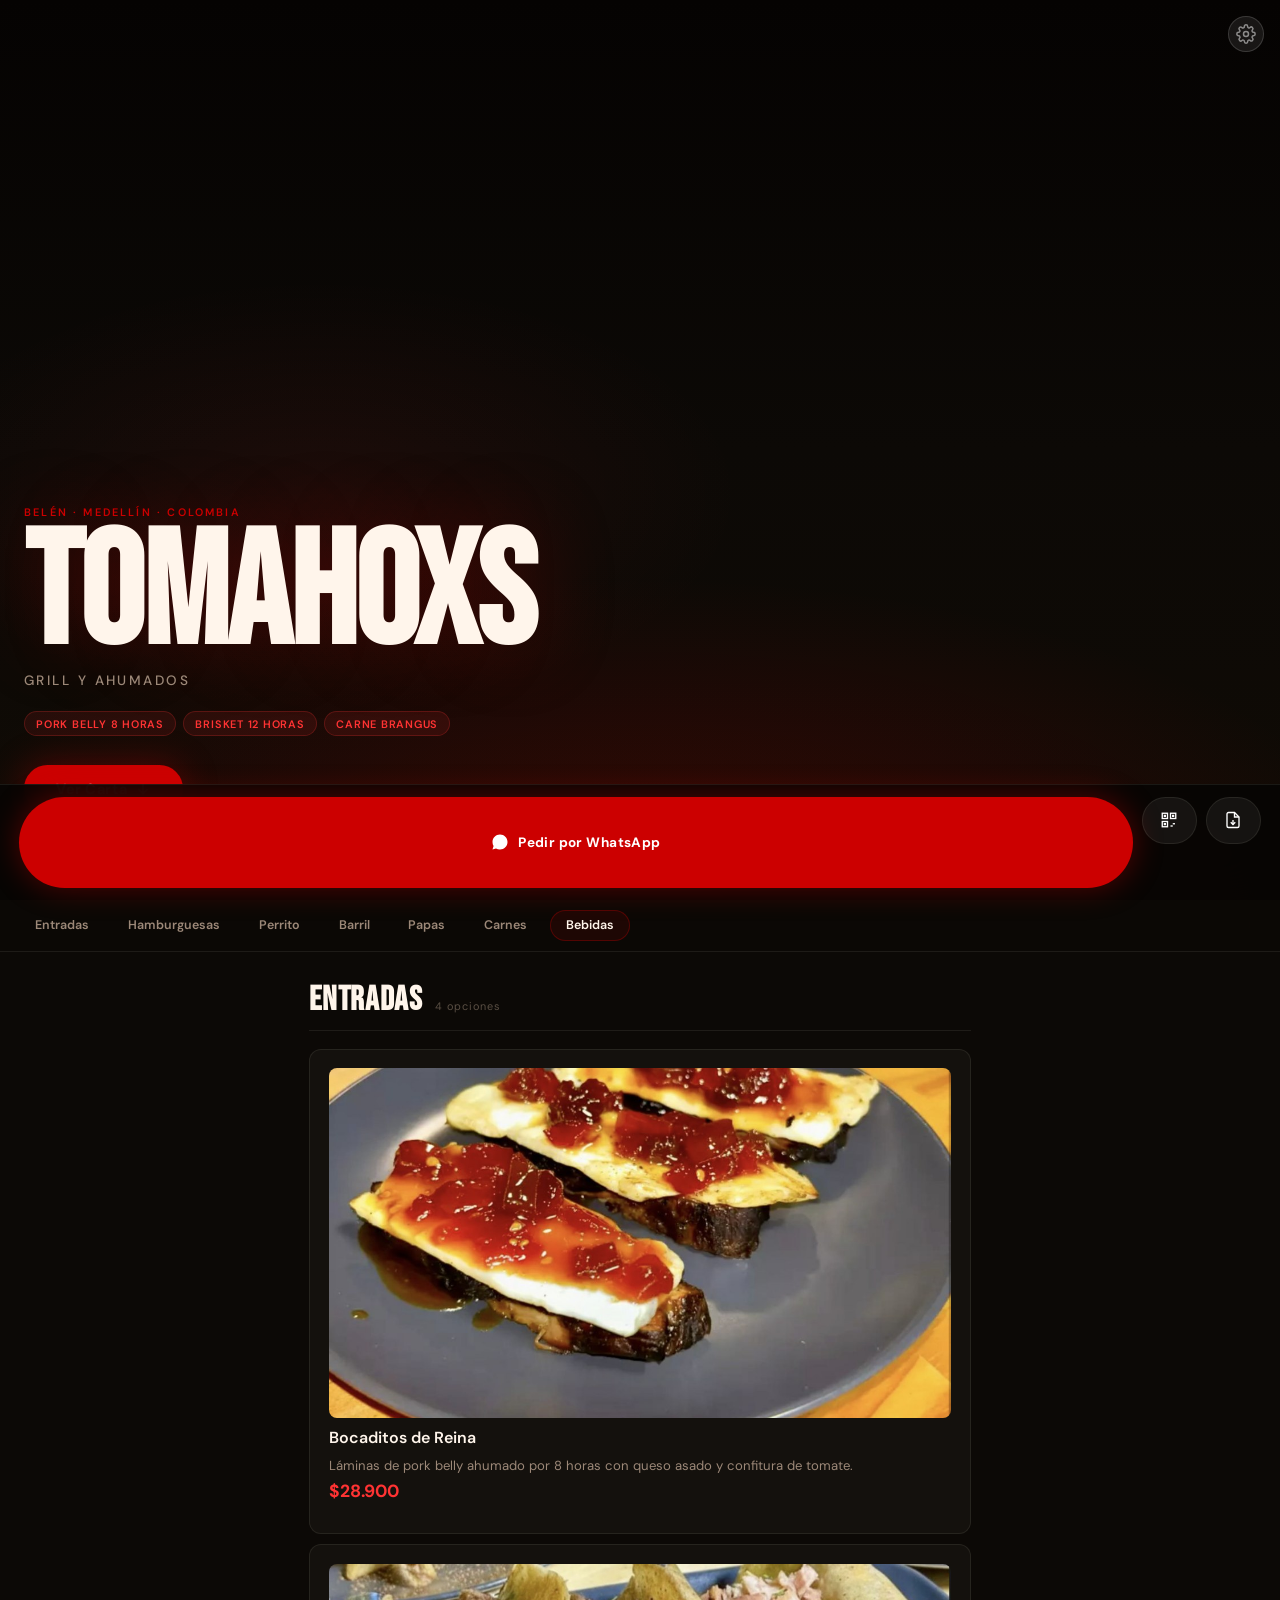
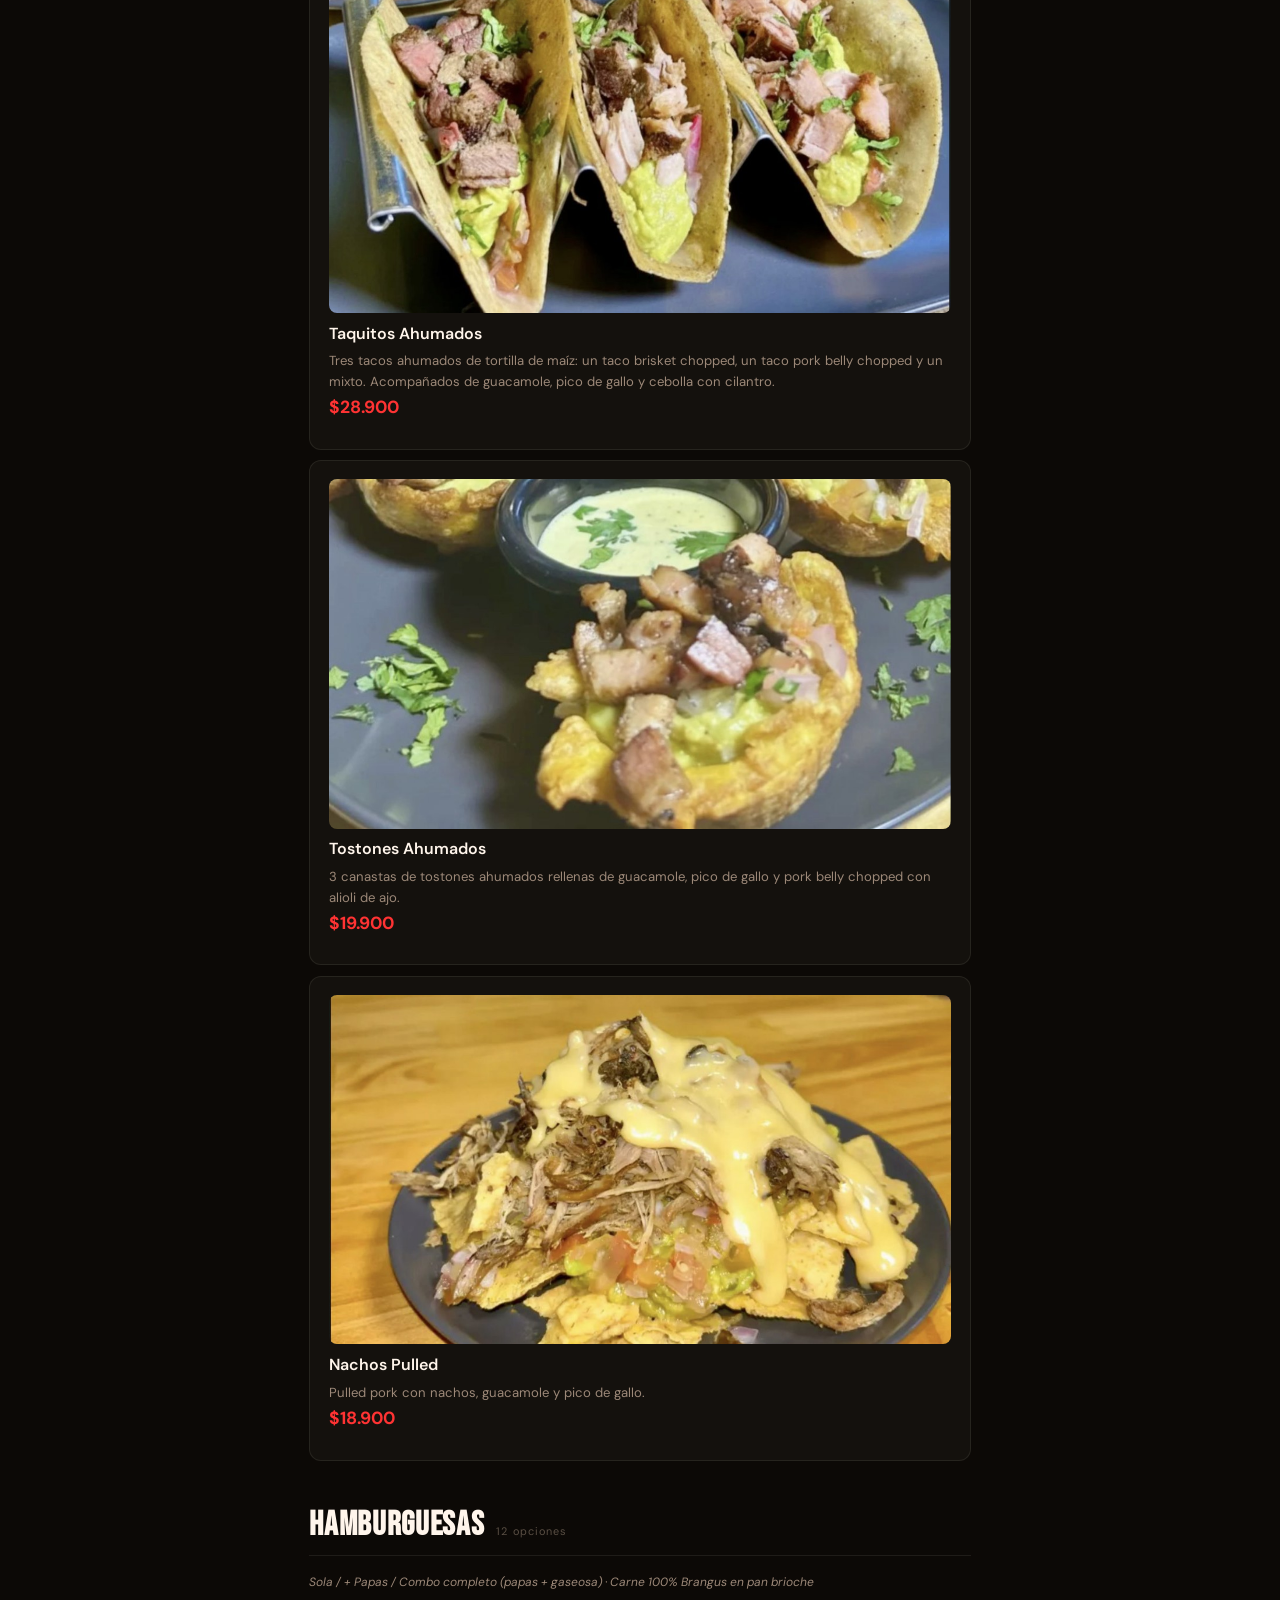
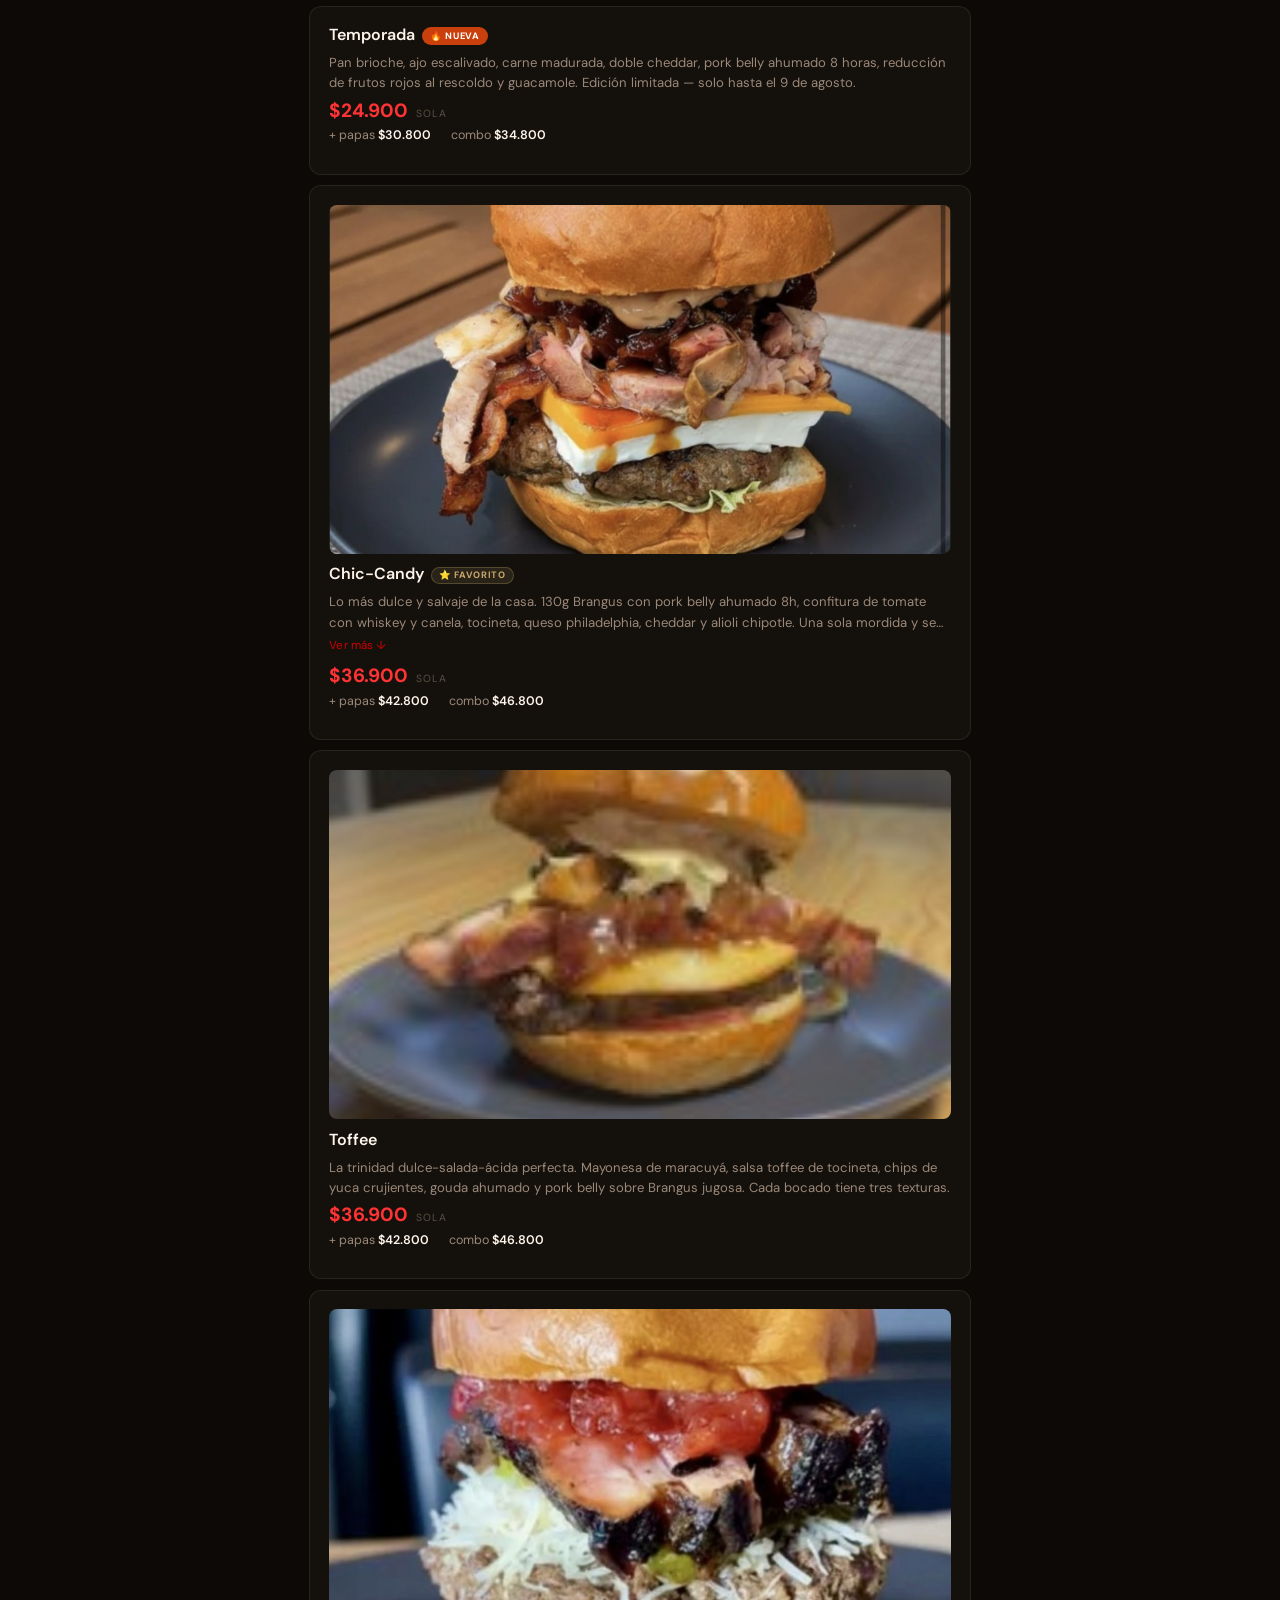
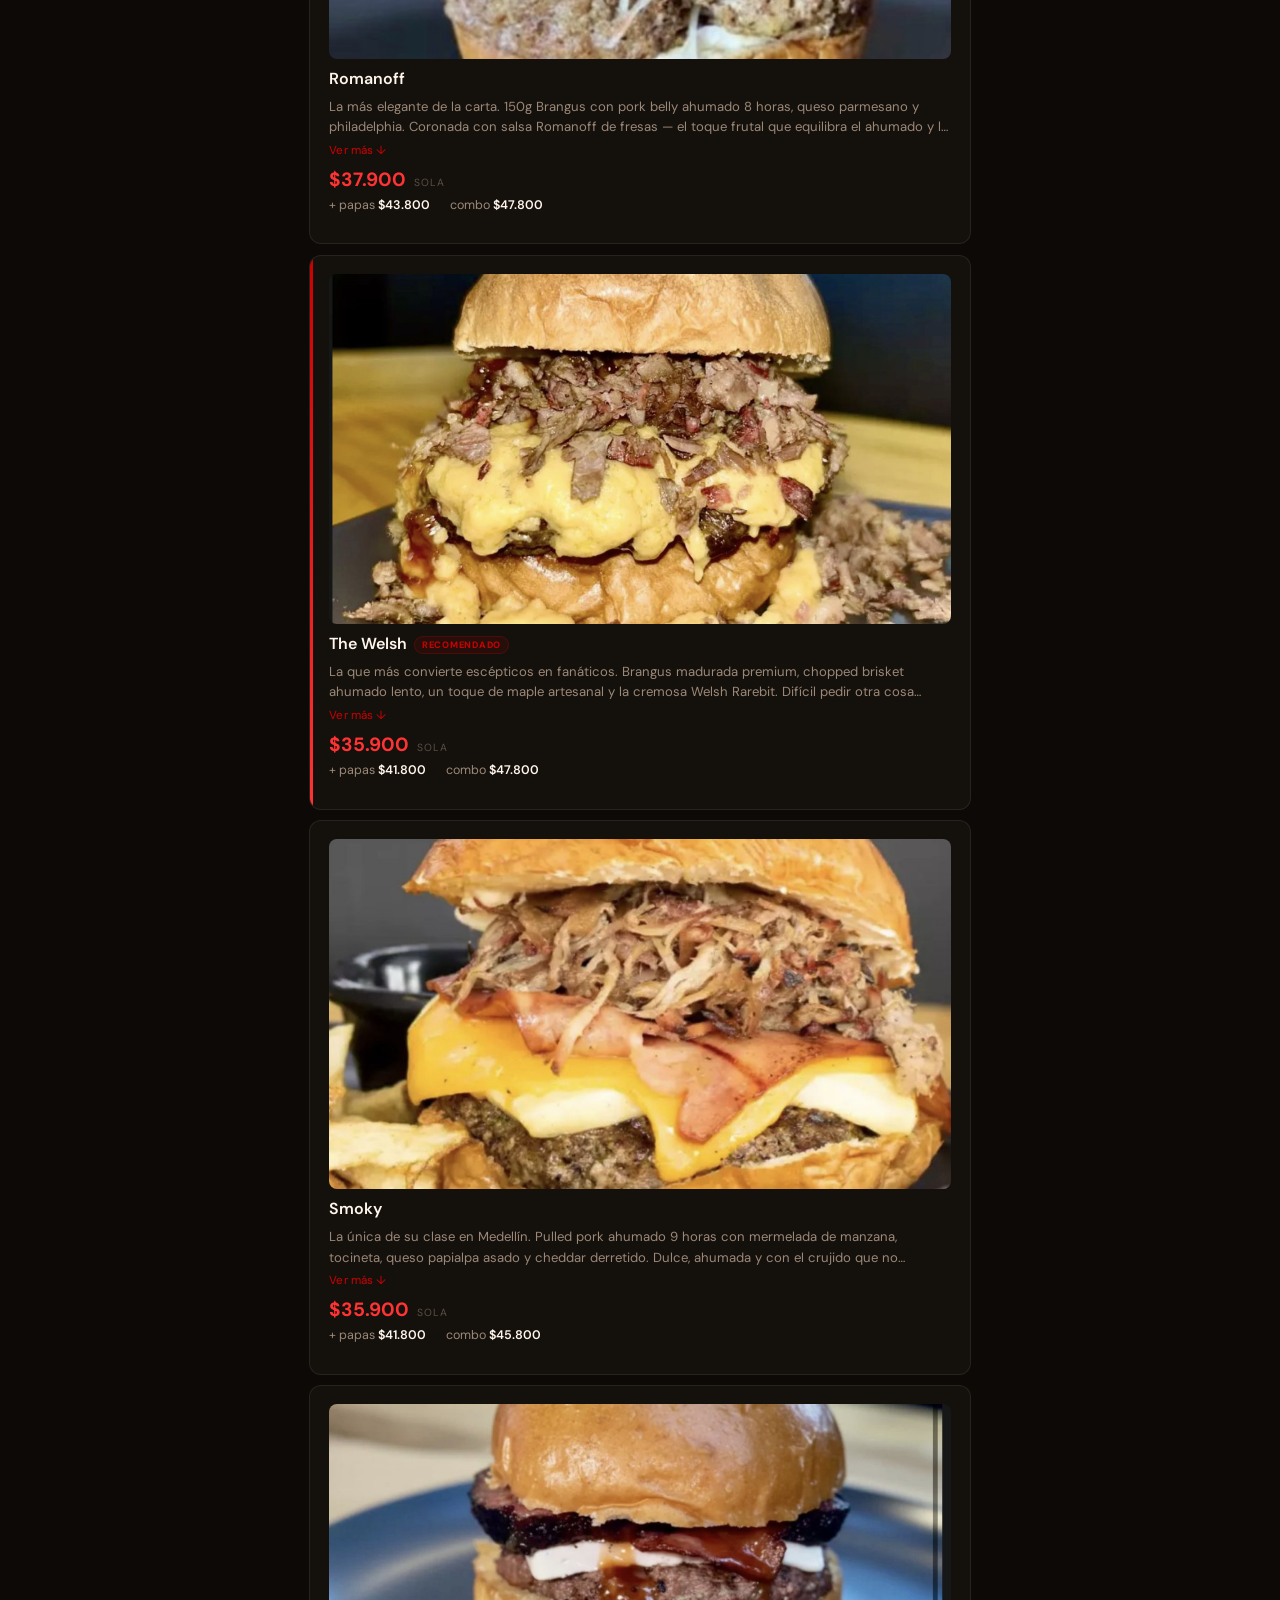
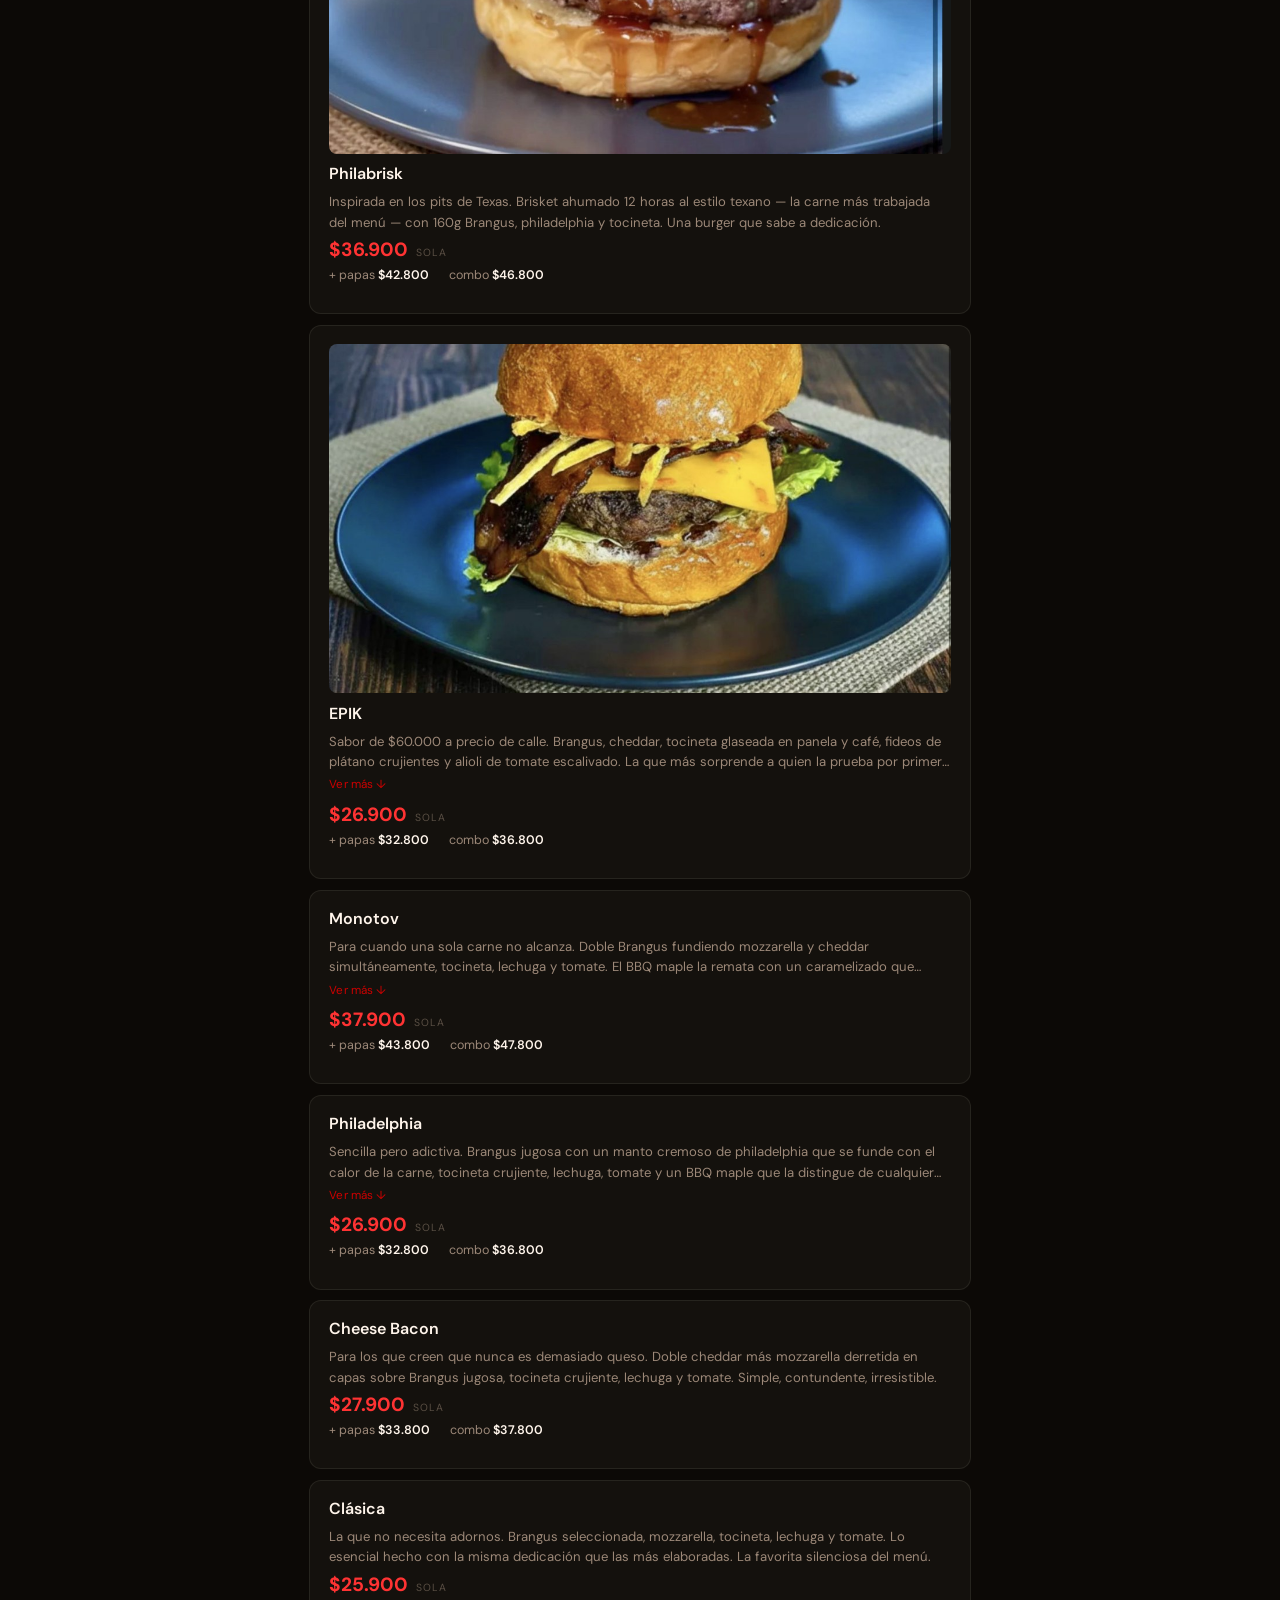
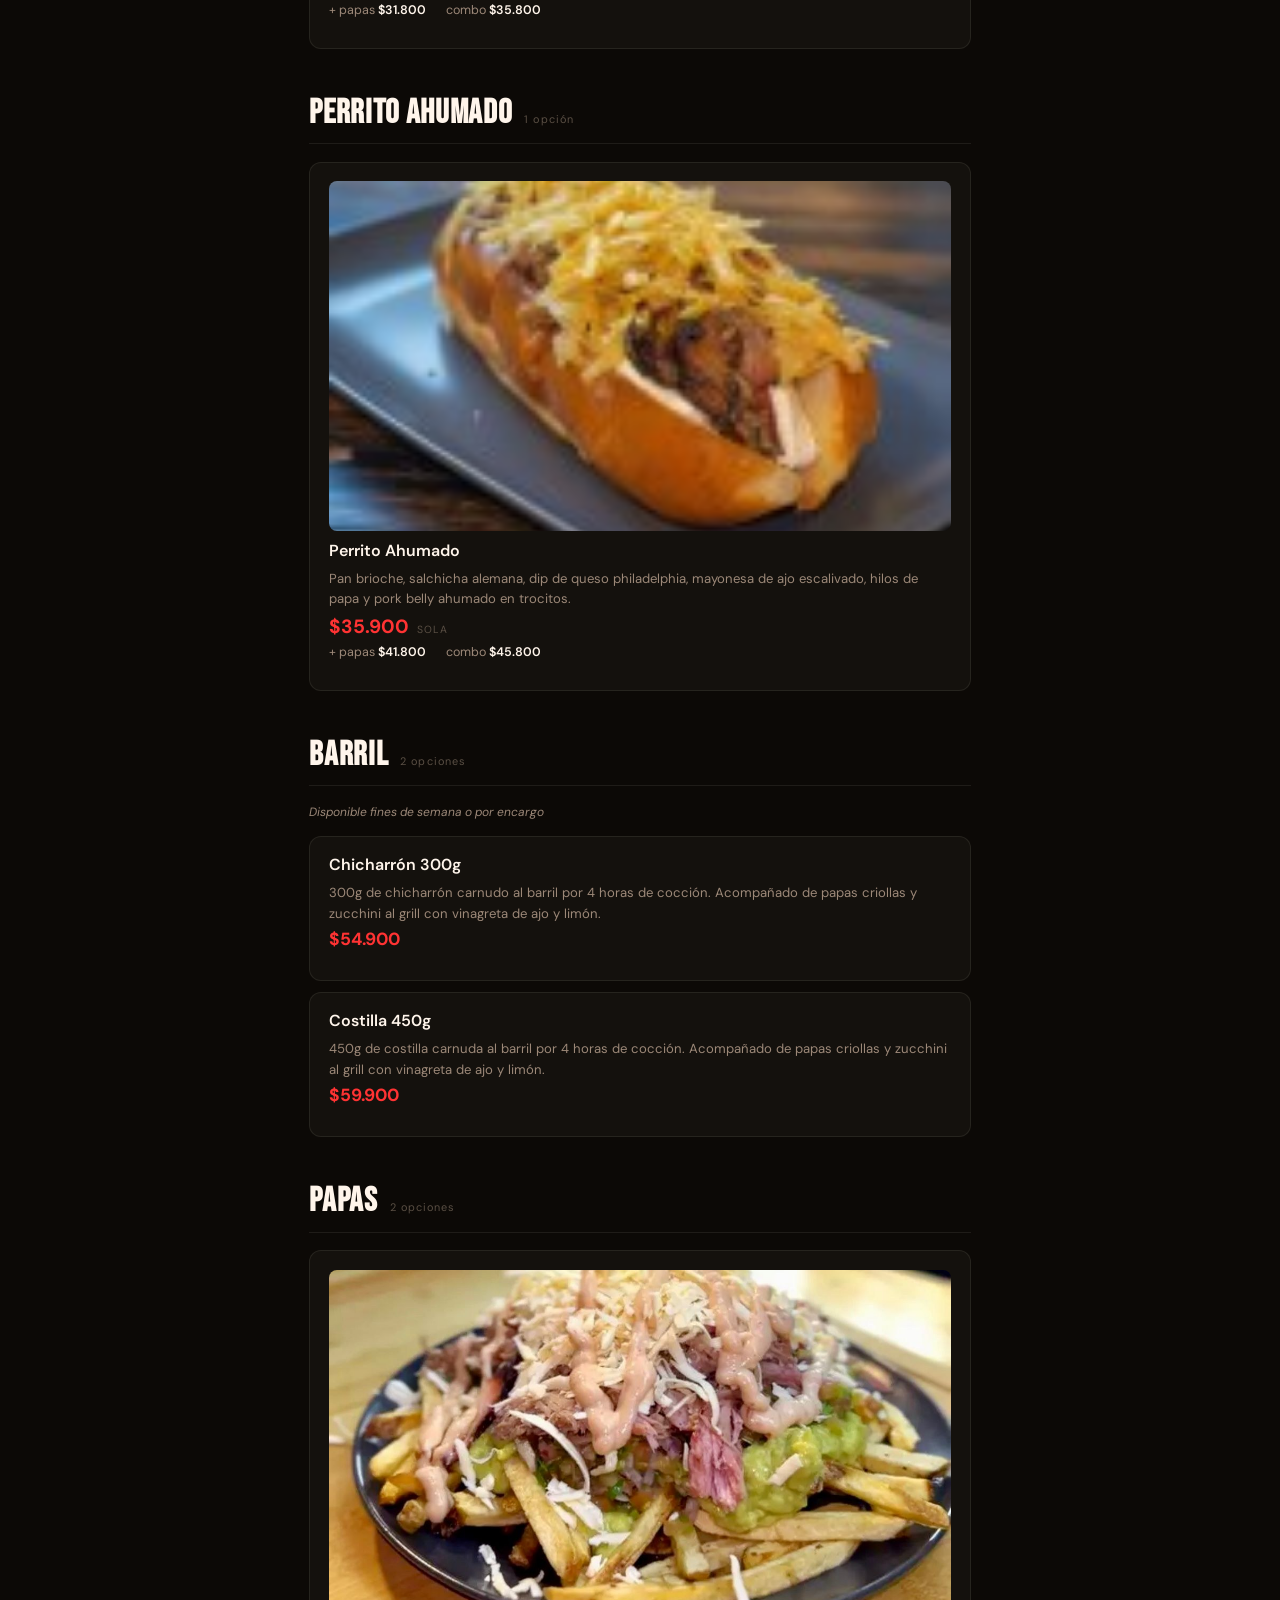
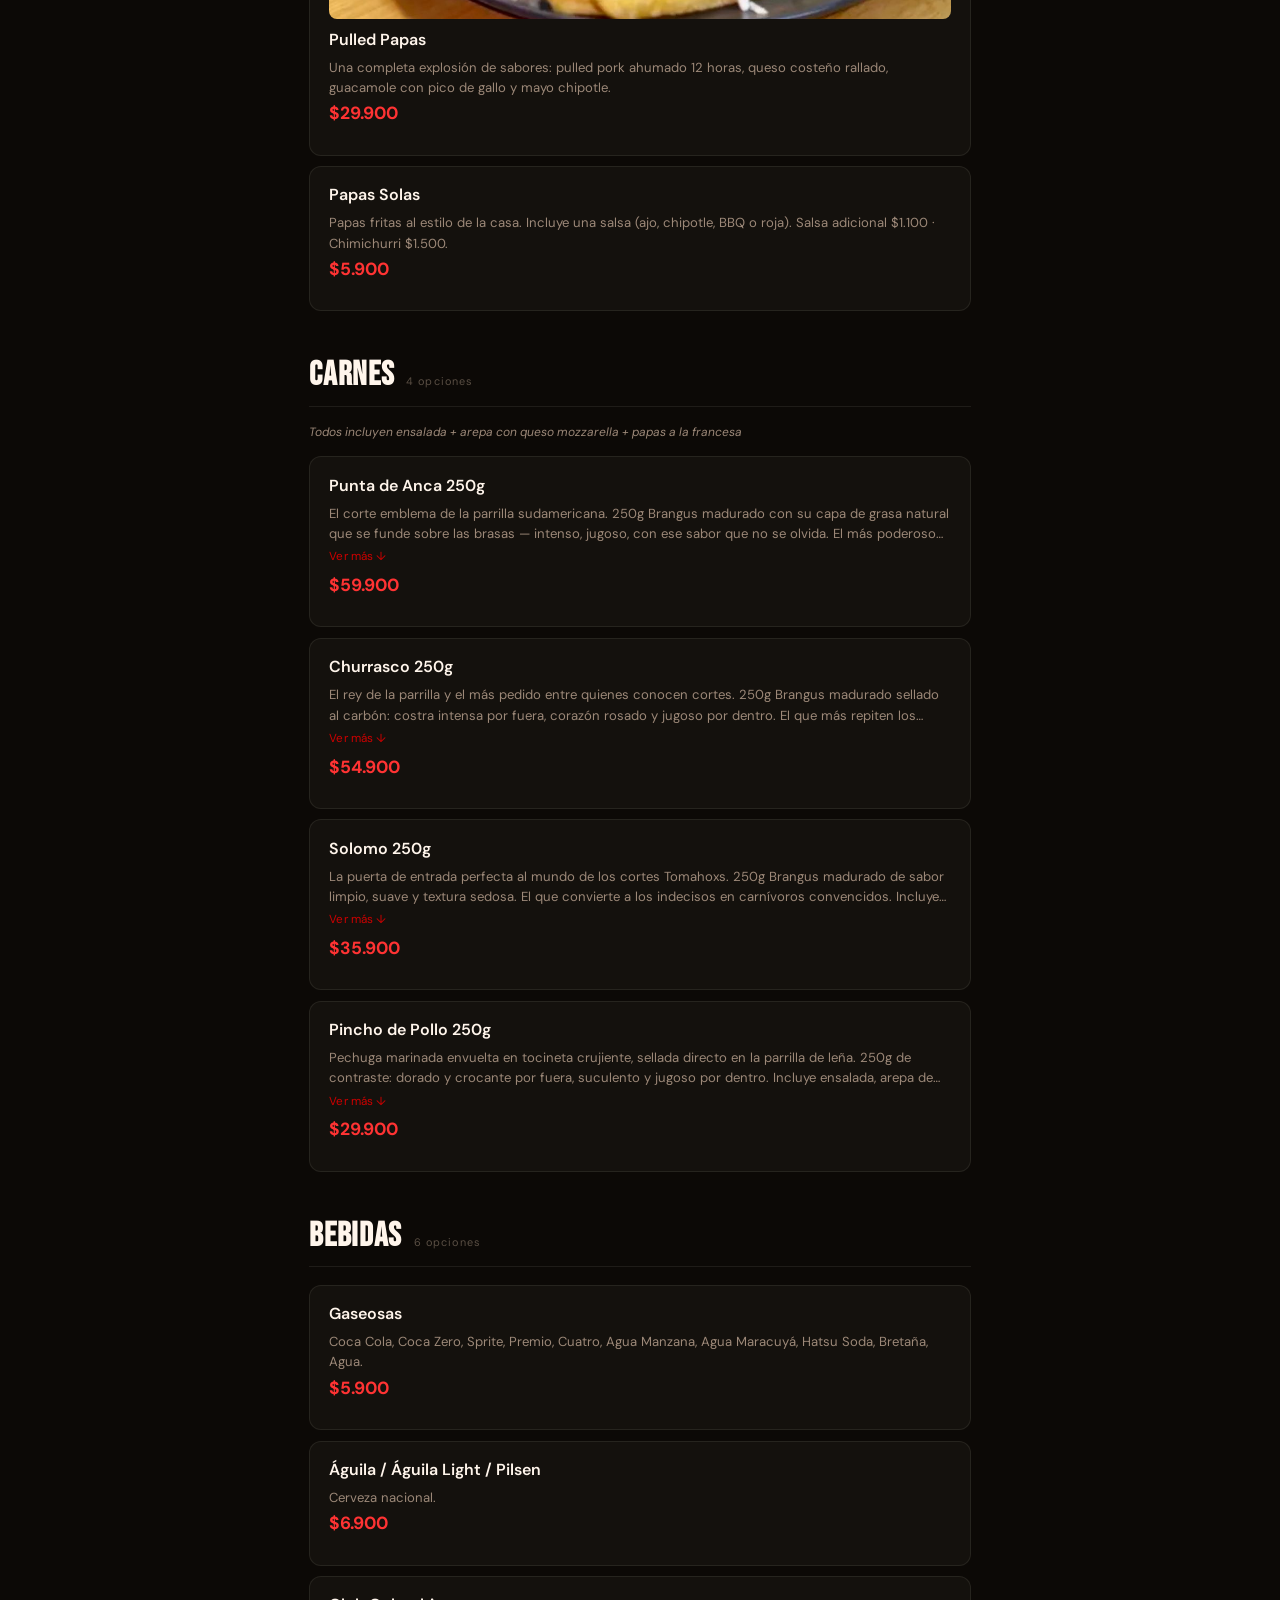
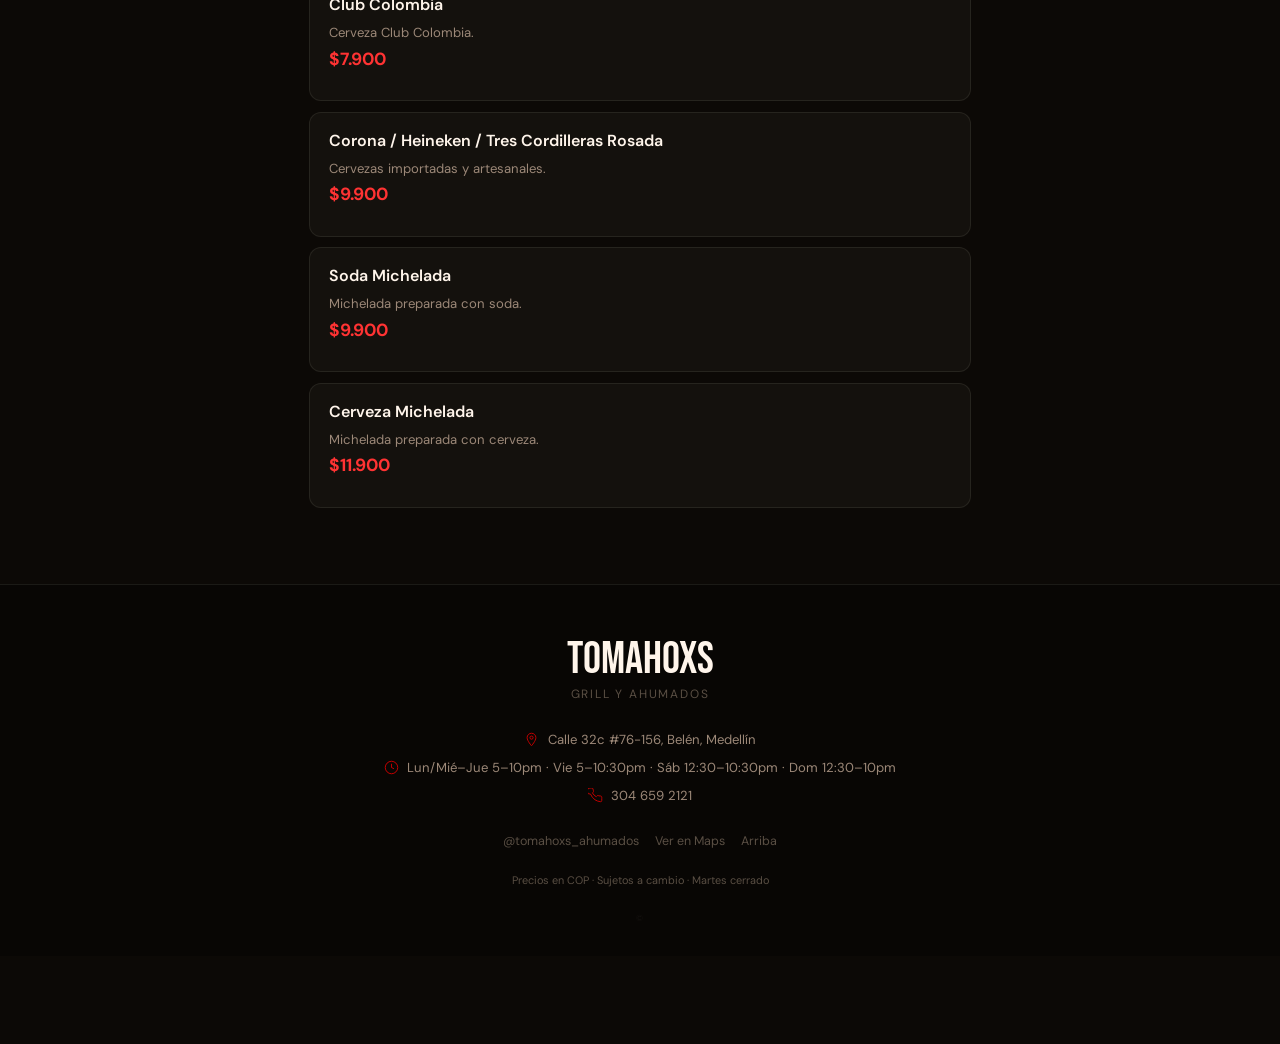
==== commit 99a2df7c: "feat: agregar Temporada al menu (edicion limitada hasta 9 ago)" ====
--- a/index.html
+++ b/index.html
@@ -24,7 +24,7 @@
   </script>
 
   <script type="application/ld+json">
-  {"@context":"https://schema.org","@type":"Menu","name":"Menú Tomahoxs Grill y Ahumados","inLanguage":"es-CO","offers":{"@type":"Offer","priceCurrency":"COP"},"hasMenuSection":[{"@type":"MenuSection","name":"Entradas","hasMenuItem":[{"@type":"MenuItem","name":"Bocaditos de Reina","description":"Láminas de pork belly ahumado por 8 horas con queso asado y confitura de tomate.","offers":{"@type":"Offer","price":"28900","priceCurrency":"COP"}},{"@type":"MenuItem","name":"Taquitos Ahumados","description":"Tres tacos ahumados de tortilla de maíz: brisket chopped, pork belly chopped y mixto. Con guacamole, pico de gallo y cebolla con cilantro.","offers":{"@type":"Offer","price":"28900","priceCurrency":"COP"}},{"@type":"MenuItem","name":"Tostones Ahumados","description":"3 canastas de tostones ahumados rellenas de guacamole, pico de gallo y pork belly chopped con alioli de ajo.","offers":{"@type":"Offer","price":"19900","priceCurrency":"COP"}},{"@type":"MenuItem","name":"Nachos Pulled","description":"Pulled pork con nachos, guacamole y pico de gallo.","offers":{"@type":"Offer","price":"18900","priceCurrency":"COP"}}]},{"@type":"MenuSection","name":"Hamburguesas Gourmet","description":"Carne 100% Brangus en pan brioche. Disponibles sola, con papas o combo completo.","hasMenuItem":[{"@type":"MenuItem","name":"Chic-Candy","description":"Lo más dulce y salvaje de la casa. 130g Brangus con pork belly ahumado 8h, confitura de tomate con whiskey y canela, tocineta, queso philadelphia, cheddar y alioli chipotle.","offers":{"@type":"Offer","price":"36900","priceCurrency":"COP"}},{"@type":"MenuItem","name":"Toffee","description":"La trinidad dulce-salada-ácida perfecta. Mayonesa de maracuyá, salsa toffee de tocineta, chips de yuca crujientes, gouda ahumado y pork belly sobre Brangus jugosa.","offers":{"@type":"Offer","price":"36900","priceCurrency":"COP"}},{"@type":"MenuItem","name":"Romanoff","description":"La más elegante de la carta. 150g Brangus con pork belly ahumado 8 horas, parmesano y philadelphia, coronada con salsa Romanoff de fresas que equilibra el ahumado con un toque frutal sorpresivo.","offers":{"@type":"Offer","price":"37900","priceCurrency":"COP"}},{"@type":"MenuItem","name":"The Welsh","description":"La que más convierte escépticos en fanáticos. Brangus madurada premium, chopped brisket ahumado lento, toque de maple artesanal y Welsh Rarebit cremoso.","offers":{"@type":"Offer","price":"35900","priceCurrency":"COP"}},{"@type":"MenuItem","name":"Smoky","description":"La única de su clase en Medellín. Pulled pork ahumado 9 horas con mermelada de manzana, tocineta, queso papialpa asado y cheddar derretido. Dulce, ahumada y con el crujido que no esperas.","offers":{"@type":"Offer","price":"35900","priceCurrency":"COP"}},{"@type":"MenuItem","name":"Philabrisk","description":"Inspirada en los pits de Texas. Brisket ahumado 12 horas al estilo texano, la carne más trabajada del menú, con 160g Brangus, philadelphia y tocineta.","offers":{"@type":"Offer","price":"36900","priceCurrency":"COP"}},{"@type":"MenuItem","name":"EPIK","description":"Sabor de $60.000 a precio de calle. Brangus, cheddar, tocineta glaseada en panela y café, fideos de plátano crujientes y alioli de tomate escalivado.","offers":{"@type":"Offer","price":"26900","priceCurrency":"COP"}},{"@type":"MenuItem","name":"Monotov","description":"Para cuando una sola carne no alcanza. Doble Brangus fundiendo mozzarella y cheddar, tocineta, lechuga y tomate. El BBQ maple la remata con un caramelizado que engancha.","offers":{"@type":"Offer","price":"37900","priceCurrency":"COP"}},{"@type":"MenuItem","name":"Philadelphia","description":"Sencilla pero adictiva. Brangus jugosa con un manto cremoso de philadelphia que se funde con el calor, tocineta crujiente, lechuga, tomate y BBQ maple que la distingue.","offers":{"@type":"Offer","price":"26900","priceCurrency":"COP"}},{"@type":"MenuItem","name":"Cheese Bacon","description":"Para los que creen que nunca es demasiado queso. Doble cheddar más mozzarella derretida sobre Brangus jugosa, tocineta crujiente, lechuga y tomate.","offers":{"@type":"Offer","price":"27900","priceCurrency":"COP"}},{"@type":"MenuItem","name":"Clásica","description":"La que no necesita adornos. Brangus seleccionada, mozzarella, tocineta, lechuga y tomate. Lo esencial hecho con la misma dedicación que las más elaboradas. La favorita silenciosa del menú.","offers":{"@type":"Offer","price":"25900","priceCurrency":"COP"}}]},{"@type":"MenuSection","name":"Perrito Ahumado","hasMenuItem":[{"@type":"MenuItem","name":"Perrito Ahumado","description":"Pan brioche, salchicha alemana, dip de queso philadelphia, mayonesa de ajo escalivado, hilos de papa y pork belly ahumado.","offers":{"@type":"Offer","price":"35900","priceCurrency":"COP"}}]},{"@type":"MenuSection","name":"Carnes al Barril","description":"Disponible fines de semana o por encargo","hasMenuItem":[{"@type":"MenuItem","name":"Chicharrón 300g","description":"300g chicharrón carnudo al barril 4 horas. Con papas criollas y zucchini al grill con vinagreta de ajo y limón.","offers":{"@type":"Offer","price":"54900","priceCurrency":"COP"}},{"@type":"MenuItem","name":"Costilla 450g","description":"450g costilla carnuda al barril 4 horas. Con papas criollas y zucchini al grill con vinagreta de ajo y limón.","offers":{"@type":"Offer","price":"59900","priceCurrency":"COP"}}]},{"@type":"MenuSection","name":"Cortes de Carne","description":"Todos incluyen ensalada, arepa con queso mozzarella y papas a la francesa","hasMenuItem":[{"@type":"MenuItem","name":"Punta de Anca 250g","description":"El corte emblema de la parrilla sudamericana. 250g Brangus madurado con su capa de grasa natural que se funde sobre las brasas — intenso, jugoso, con ese sabor que no se olvida. El más poderoso de la carta.","offers":{"@type":"Offer","price":"59900","priceCurrency":"COP"}},{"@type":"MenuItem","name":"Churrasco 250g","description":"El rey de la parrilla. 250g Brangus madurado sellado al carbón: costra intensa por fuera, corazón rosado y jugoso por dentro. El corte que más repiten los clientes.","offers":{"@type":"Offer","price":"54900","priceCurrency":"COP"}},{"@type":"MenuItem","name":"Solomo 250g","description":"La puerta de entrada perfecta al mundo de los cortes Tomahoxs. 250g Brangus madurado de sabor limpio, suave y textura sedosa. El que convierte indecisos en carnívoros convencidos.","offers":{"@type":"Offer","price":"35900","priceCurrency":"COP"}},{"@type":"MenuItem","name":"Pincho de Pollo 250g","description":"Pechuga marinada envuelta en tocineta crujiente, sellada directo en la parrilla de leña. 250g de contraste: dorado y crocante por fuera, suculento y jugoso por dentro.","offers":{"@type":"Offer","price":"29900","priceCurrency":"COP"}}]}]}
+  {"@context":"https://schema.org","@type":"Menu","name":"Menú Tomahoxs Grill y Ahumados","inLanguage":"es-CO","offers":{"@type":"Offer","priceCurrency":"COP"},"hasMenuSection":[{"@type":"MenuSection","name":"Entradas","hasMenuItem":[{"@type":"MenuItem","name":"Bocaditos de Reina","description":"Láminas de pork belly ahumado por 8 horas con queso asado y confitura de tomate.","offers":{"@type":"Offer","price":"28900","priceCurrency":"COP"}},{"@type":"MenuItem","name":"Taquitos Ahumados","description":"Tres tacos ahumados de tortilla de maíz: brisket chopped, pork belly chopped y mixto. Con guacamole, pico de gallo y cebolla con cilantro.","offers":{"@type":"Offer","price":"28900","priceCurrency":"COP"}},{"@type":"MenuItem","name":"Tostones Ahumados","description":"3 canastas de tostones ahumados rellenas de guacamole, pico de gallo y pork belly chopped con alioli de ajo.","offers":{"@type":"Offer","price":"19900","priceCurrency":"COP"}},{"@type":"MenuItem","name":"Nachos Pulled","description":"Pulled pork con nachos, guacamole y pico de gallo.","offers":{"@type":"Offer","price":"18900","priceCurrency":"COP"}}]},{"@type":"MenuSection","name":"Hamburguesas Gourmet","description":"Carne 100% Brangus en pan brioche. Disponibles sola, con papas o combo completo.","hasMenuItem":[{"@type":"MenuItem","name":"Temporada","description":"Pan brioche, ajo escalivado, carne madurada, doble cheddar, pork belly ahumado 8 horas, reducción de frutos rojos al rescoldo y guacamole. Edición limitada hasta el 9 de agosto.","offers":{"@type":"Offer","price":"24900","priceCurrency":"COP"}},{"@type":"MenuItem","name":"Chic-Candy","description":"Lo más dulce y salvaje de la casa. 130g Brangus con pork belly ahumado 8h, confitura de tomate con whiskey y canela, tocineta, queso philadelphia, cheddar y alioli chipotle.","offers":{"@type":"Offer","price":"36900","priceCurrency":"COP"}},{"@type":"MenuItem","name":"Toffee","description":"La trinidad dulce-salada-ácida perfecta. Mayonesa de maracuyá, salsa toffee de tocineta, chips de yuca crujientes, gouda ahumado y pork belly sobre Brangus jugosa.","offers":{"@type":"Offer","price":"36900","priceCurrency":"COP"}},{"@type":"MenuItem","name":"Romanoff","description":"La más elegante de la carta. 150g Brangus con pork belly ahumado 8 horas, parmesano y philadelphia, coronada con salsa Romanoff de fresas que equilibra el ahumado con un toque frutal sorpresivo.","offers":{"@type":"Offer","price":"37900","priceCurrency":"COP"}},{"@type":"MenuItem","name":"The Welsh","description":"La que más convierte escépticos en fanáticos. Brangus madurada premium, chopped brisket ahumado lento, toque de maple artesanal y Welsh Rarebit cremoso.","offers":{"@type":"Offer","price":"35900","priceCurrency":"COP"}},{"@type":"MenuItem","name":"Smoky","description":"La única de su clase en Medellín. Pulled pork ahumado 9 horas con mermelada de manzana, tocineta, queso papialpa asado y cheddar derretido. Dulce, ahumada y con el crujido que no esperas.","offers":{"@type":"Offer","price":"35900","priceCurrency":"COP"}},{"@type":"MenuItem","name":"Philabrisk","description":"Inspirada en los pits de Texas. Brisket ahumado 12 horas al estilo texano, la carne más trabajada del menú, con 160g Brangus, philadelphia y tocineta.","offers":{"@type":"Offer","price":"36900","priceCurrency":"COP"}},{"@type":"MenuItem","name":"EPIK","description":"Sabor de $60.000 a precio de calle. Brangus, cheddar, tocineta glaseada en panela y café, fideos de plátano crujientes y alioli de tomate escalivado.","offers":{"@type":"Offer","price":"26900","priceCurrency":"COP"}},{"@type":"MenuItem","name":"Monotov","description":"Para cuando una sola carne no alcanza. Doble Brangus fundiendo mozzarella y cheddar, tocineta, lechuga y tomate. El BBQ maple la remata con un caramelizado que engancha.","offers":{"@type":"Offer","price":"37900","priceCurrency":"COP"}},{"@type":"MenuItem","name":"Philadelphia","description":"Sencilla pero adictiva. Brangus jugosa con un manto cremoso de philadelphia que se funde con el calor, tocineta crujiente, lechuga, tomate y BBQ maple que la distingue.","offers":{"@type":"Offer","price":"26900","priceCurrency":"COP"}},{"@type":"MenuItem","name":"Cheese Bacon","description":"Para los que creen que nunca es demasiado queso. Doble cheddar más mozzarella derretida sobre Brangus jugosa, tocineta crujiente, lechuga y tomate.","offers":{"@type":"Offer","price":"27900","priceCurrency":"COP"}},{"@type":"MenuItem","name":"Clásica","description":"La que no necesita adornos. Brangus seleccionada, mozzarella, tocineta, lechuga y tomate. Lo esencial hecho con la misma dedicación que las más elaboradas. La favorita silenciosa del menú.","offers":{"@type":"Offer","price":"25900","priceCurrency":"COP"}}]},{"@type":"MenuSection","name":"Perrito Ahumado","hasMenuItem":[{"@type":"MenuItem","name":"Perrito Ahumado","description":"Pan brioche, salchicha alemana, dip de queso philadelphia, mayonesa de ajo escalivado, hilos de papa y pork belly ahumado.","offers":{"@type":"Offer","price":"35900","priceCurrency":"COP"}}]},{"@type":"MenuSection","name":"Carnes al Barril","description":"Disponible fines de semana o por encargo","hasMenuItem":[{"@type":"MenuItem","name":"Chicharrón 300g","description":"300g chicharrón carnudo al barril 4 horas. Con papas criollas y zucchini al grill con vinagreta de ajo y limón.","offers":{"@type":"Offer","price":"54900","priceCurrency":"COP"}},{"@type":"MenuItem","name":"Costilla 450g","description":"450g costilla carnuda al barril 4 horas. Con papas criollas y zucchini al grill con vinagreta de ajo y limón.","offers":{"@type":"Offer","price":"59900","priceCurrency":"COP"}}]},{"@type":"MenuSection","name":"Cortes de Carne","description":"Todos incluyen ensalada, arepa con queso mozzarella y papas a la francesa","hasMenuItem":[{"@type":"MenuItem","name":"Punta de Anca 250g","description":"El corte emblema de la parrilla sudamericana. 250g Brangus madurado con su capa de grasa natural que se funde sobre las brasas — intenso, jugoso, con ese sabor que no se olvida. El más poderoso de la carta.","offers":{"@type":"Offer","price":"59900","priceCurrency":"COP"}},{"@type":"MenuItem","name":"Churrasco 250g","description":"El rey de la parrilla. 250g Brangus madurado sellado al carbón: costra intensa por fuera, corazón rosado y jugoso por dentro. El corte que más repiten los clientes.","offers":{"@type":"Offer","price":"54900","priceCurrency":"COP"}},{"@type":"MenuItem","name":"Solomo 250g","description":"La puerta de entrada perfecta al mundo de los cortes Tomahoxs. 250g Brangus madurado de sabor limpio, suave y textura sedosa. El que convierte indecisos en carnívoros convencidos.","offers":{"@type":"Offer","price":"35900","priceCurrency":"COP"}},{"@type":"MenuItem","name":"Pincho de Pollo 250g","description":"Pechuga marinada envuelta en tocineta crujiente, sellada directo en la parrilla de leña. 250g de contraste: dorado y crocante por fuera, suculento y jugoso por dentro.","offers":{"@type":"Offer","price":"29900","priceCurrency":"COP"}}]}]}
   </script>
 
   <link rel="preconnect" href="https://fonts.googleapis.com">
@@ -109,6 +109,7 @@
     .tag-ag{display:inline-block;font-size:.58rem;font-weight:700;letter-spacing:.08em;text-transform:uppercase;color:#ff6b6b;background:rgba(255,107,107,.12);border:1px solid rgba(255,107,107,.28);padding:.12rem .45rem;border-radius:100px;margin-left:.4rem;vertical-align:middle}
     /* badges */
     .tag-fav{display:inline-block;font-size:.58rem;font-weight:700;letter-spacing:.07em;text-transform:uppercase;color:#c9a96e;background:rgba(201,169,110,.12);border:1px solid rgba(201,169,110,.28);padding:.12rem .45rem;border-radius:100px;margin-left:.4rem;vertical-align:middle}
+    .tag-new{display:inline-block;font-size:.58rem;font-weight:700;letter-spacing:.07em;text-transform:uppercase;color:#fff;background:#c9400c;border:1px solid rgba(201,64,12,.5);padding:.12rem .45rem;border-radius:100px;margin-left:.4rem;vertical-align:middle}
 
     /* FOOTER */
     .footer{background:#080604;border-top:1px solid var(--border);padding:3rem 1.5rem 2rem;text-align:center}
@@ -270,6 +271,7 @@
     label: 'Hamburguesas',
     note: 'Sola / + Papas / Combo completo (papas + gaseosa) · Carne 100% Brangus en pan brioche',
     items: [
+      { id:'temporada', nombre:'Temporada', desc:'Pan brioche, ajo escalivado, carne madurada, doble cheddar, pork belly ahumado 8 horas, reducción de frutos rojos al rescoldo y guacamole. Edición limitada — solo hasta el 9 de agosto.', nuevo:true, precios:{solo:24900,papas:30800,combo:34800} },
       { id:'chic-candy',   nombre:'Chic-Candy',    desc:'Lo más dulce y salvaje de la casa. 130g Brangus con pork belly ahumado 8h, confitura de tomate con whiskey y canela, tocineta, queso philadelphia, cheddar y alioli chipotle. Una sola mordida y se entiende por qué es la más pedida.', bestseller:true, precios:{solo:36900,papas:42800,combo:46800} },
       { id:'toffee',       nombre:'Toffee',         desc:'La trinidad dulce-salada-ácida perfecta. Mayonesa de maracuyá, salsa toffee de tocineta, chips de yuca crujientes, gouda ahumado y pork belly sobre Brangus jugosa. Cada bocado tiene tres texturas.', precios:{solo:36900,papas:42800,combo:46800} },
       { id:'romanoff',     nombre:'Romanoff',       desc:'La más elegante de la carta. 150g Brangus con pork belly ahumado 8 horas, queso parmesano y philadelphia. Coronada con salsa Romanoff de fresas — el toque frutal que equilibra el ahumado y la sorprende al primer bocado.', precios:{solo:37900,papas:43800,combo:47800} },
@@ -352,6 +354,7 @@
 
   let badge = '';
   if (ag)                badge = '<span class="tag-ag">Agotado hoy</span>';
+  else if (item.nuevo)   badge = '<span class="tag-new">🔥 Nueva</span>';
   else if (item.bestseller) badge = '<span class="tag-fav">⭐ Favorito</span>';
   else if (item.feat)    badge = '<span class="tag-bs">Recomendado</span>';
 
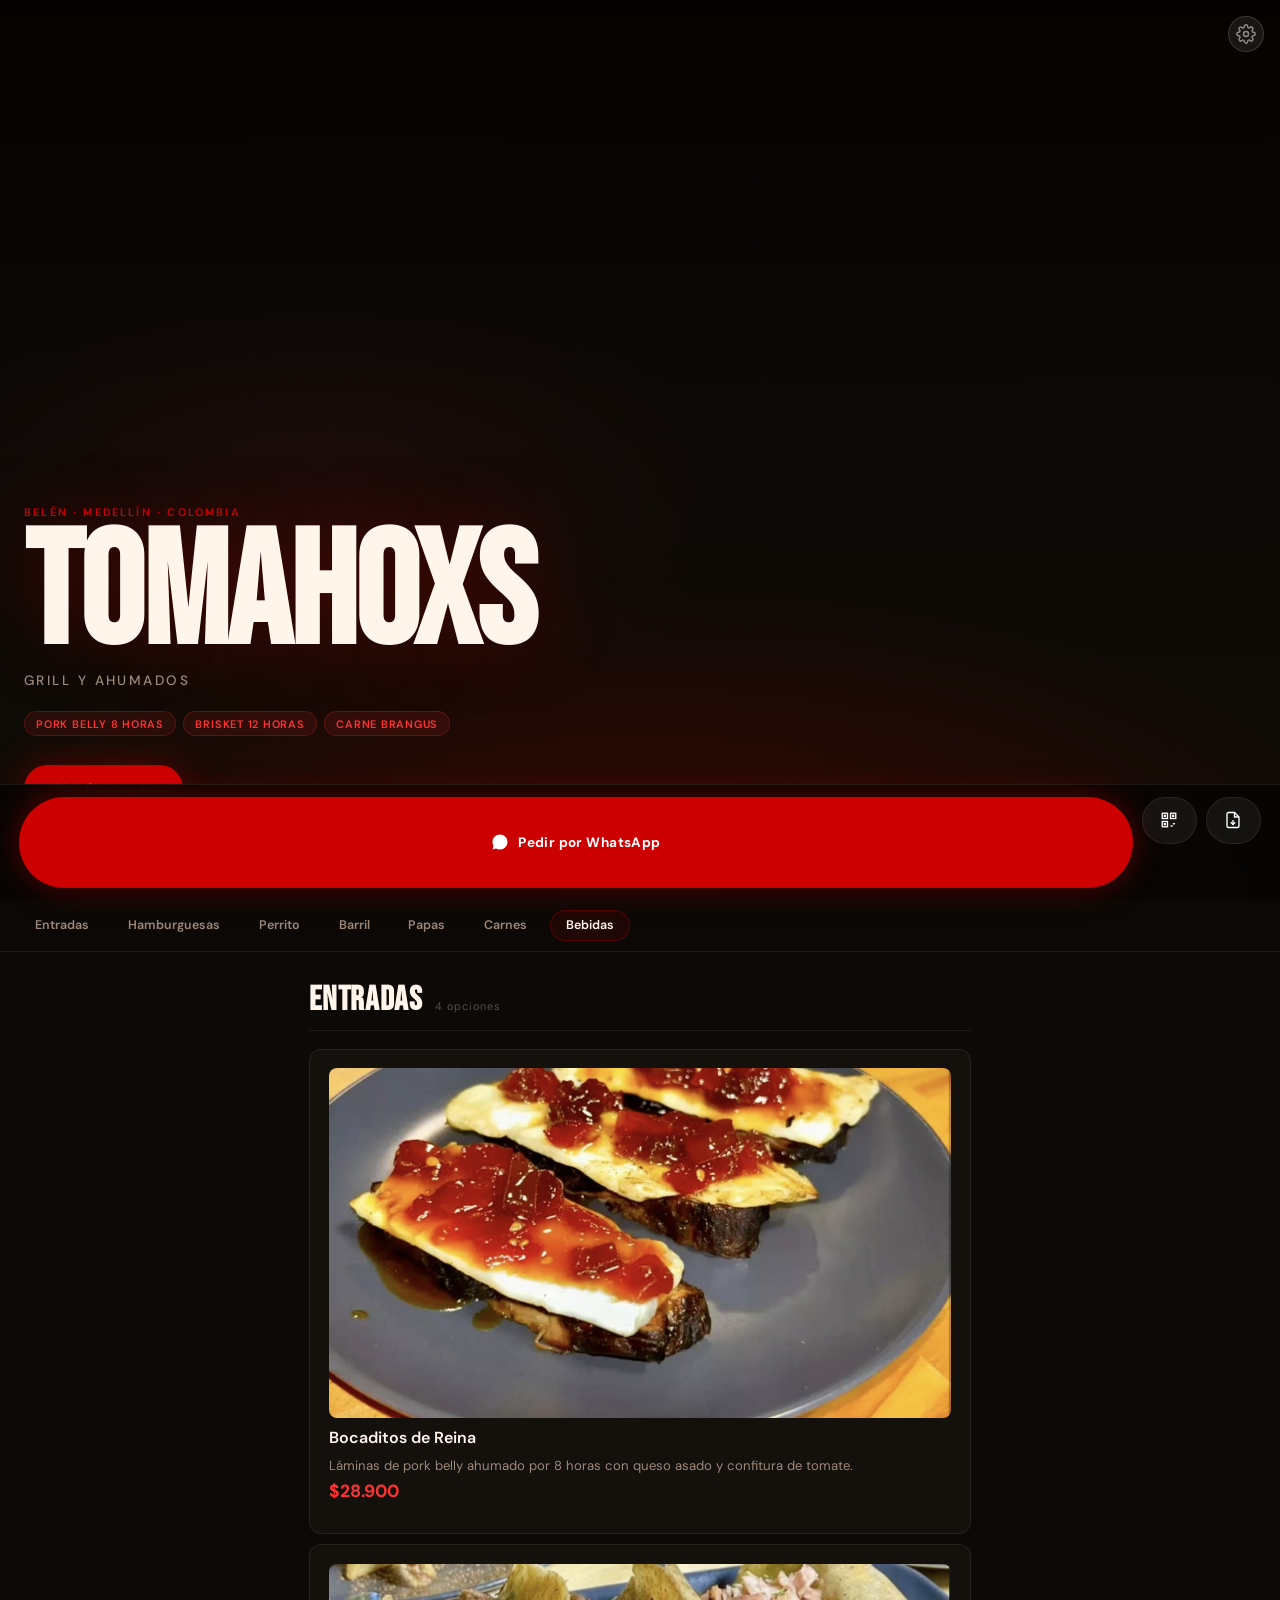
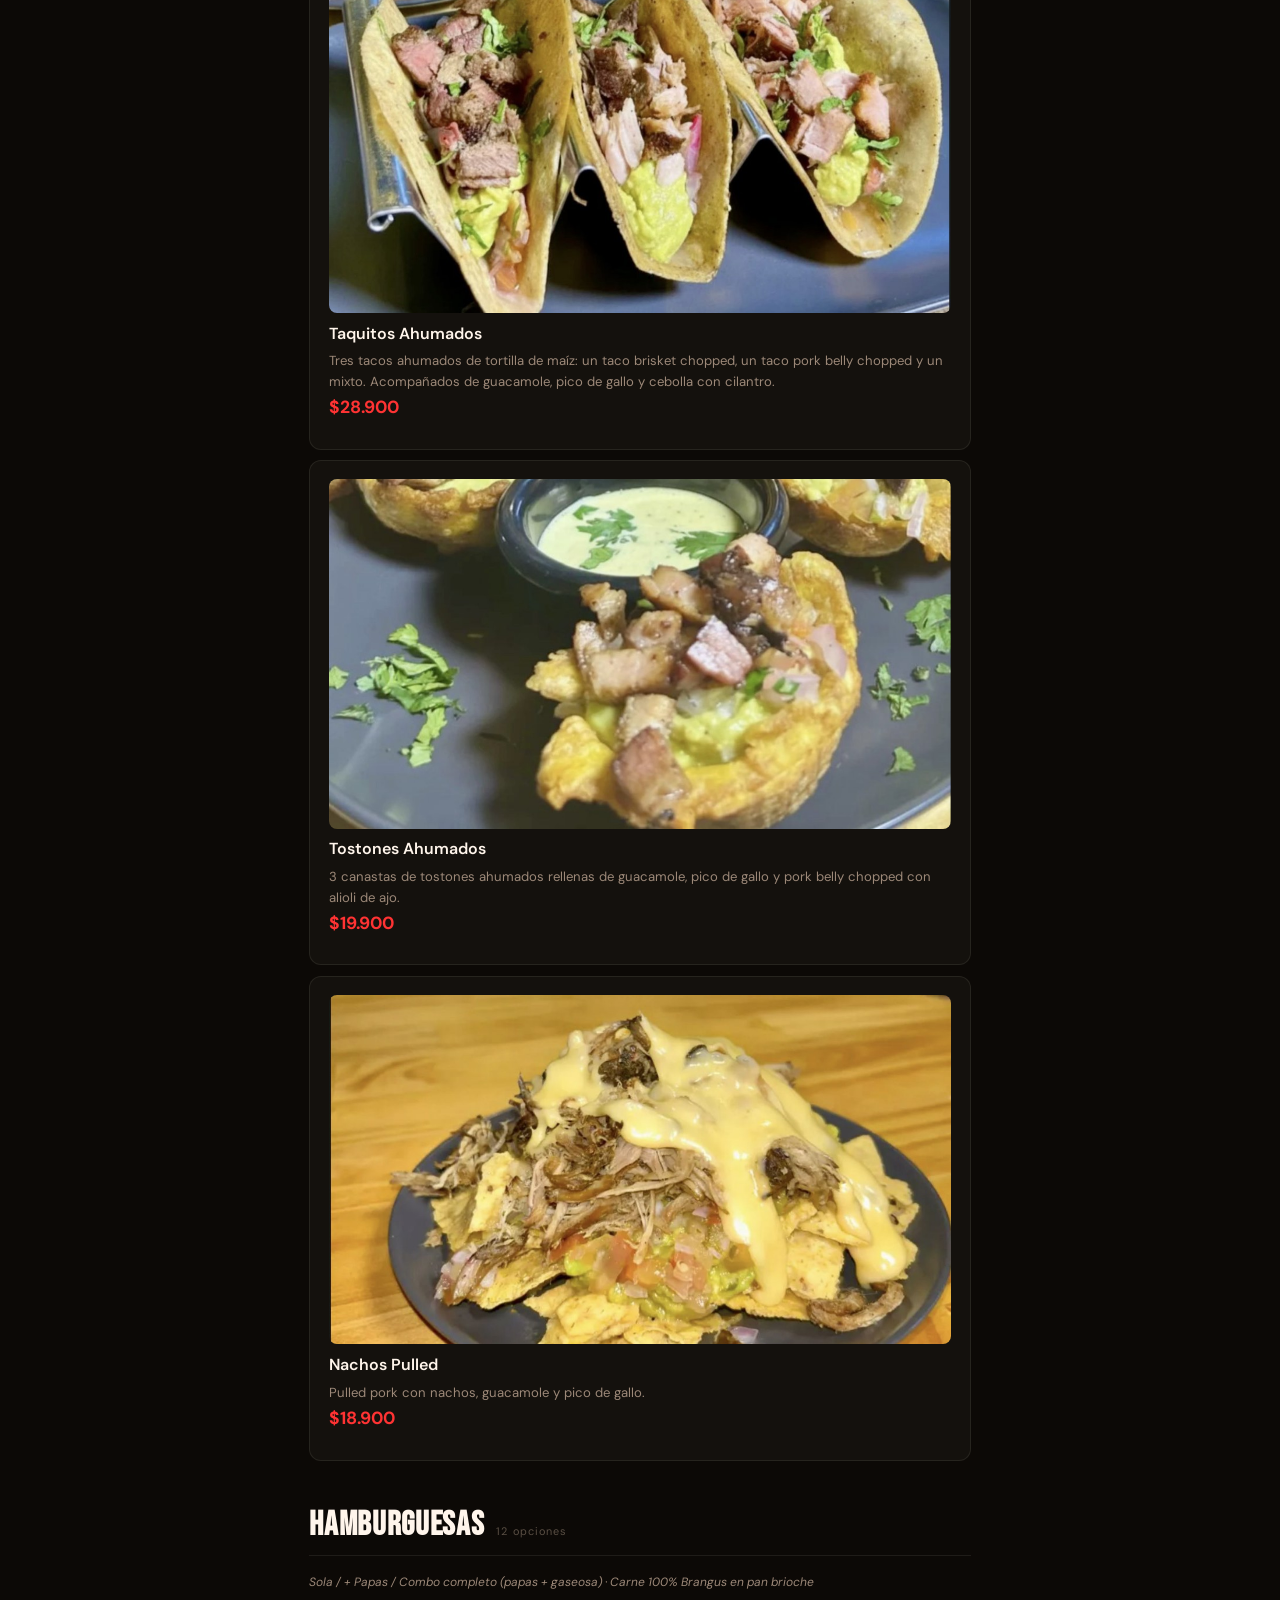
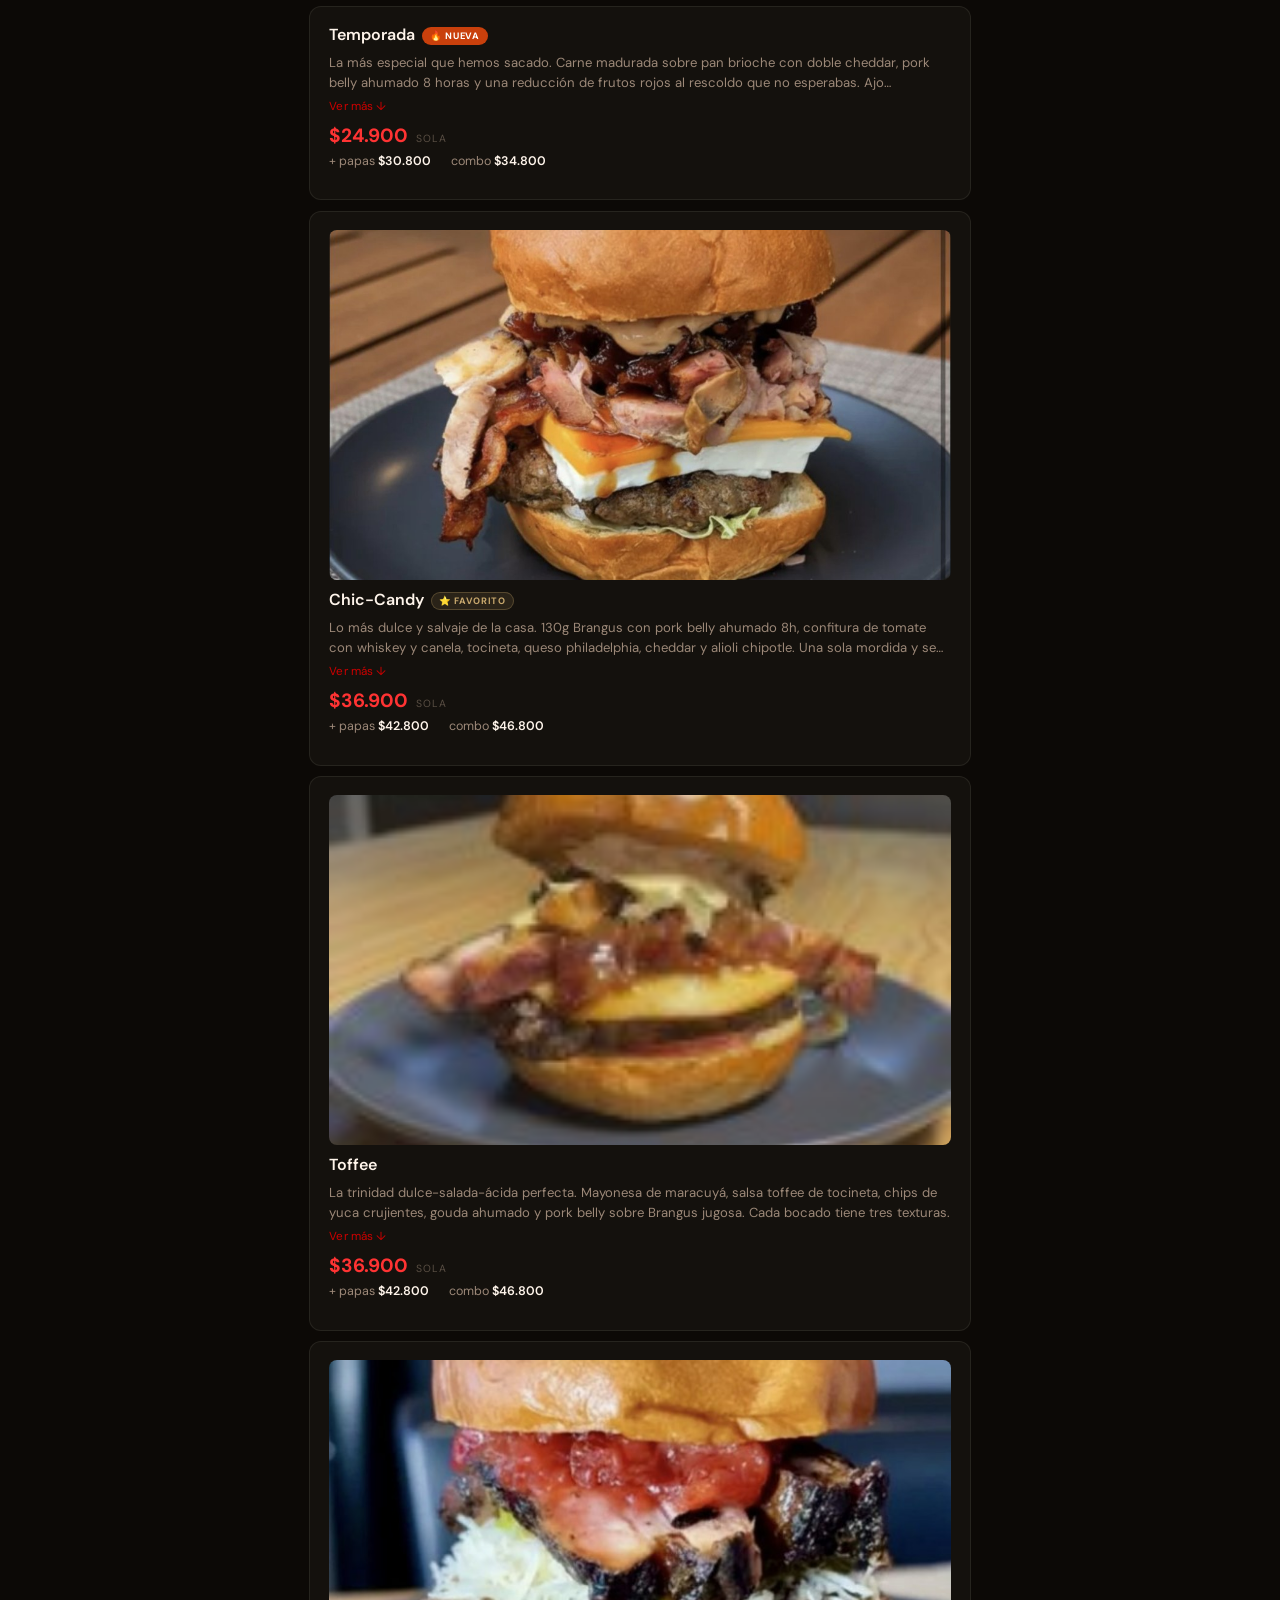
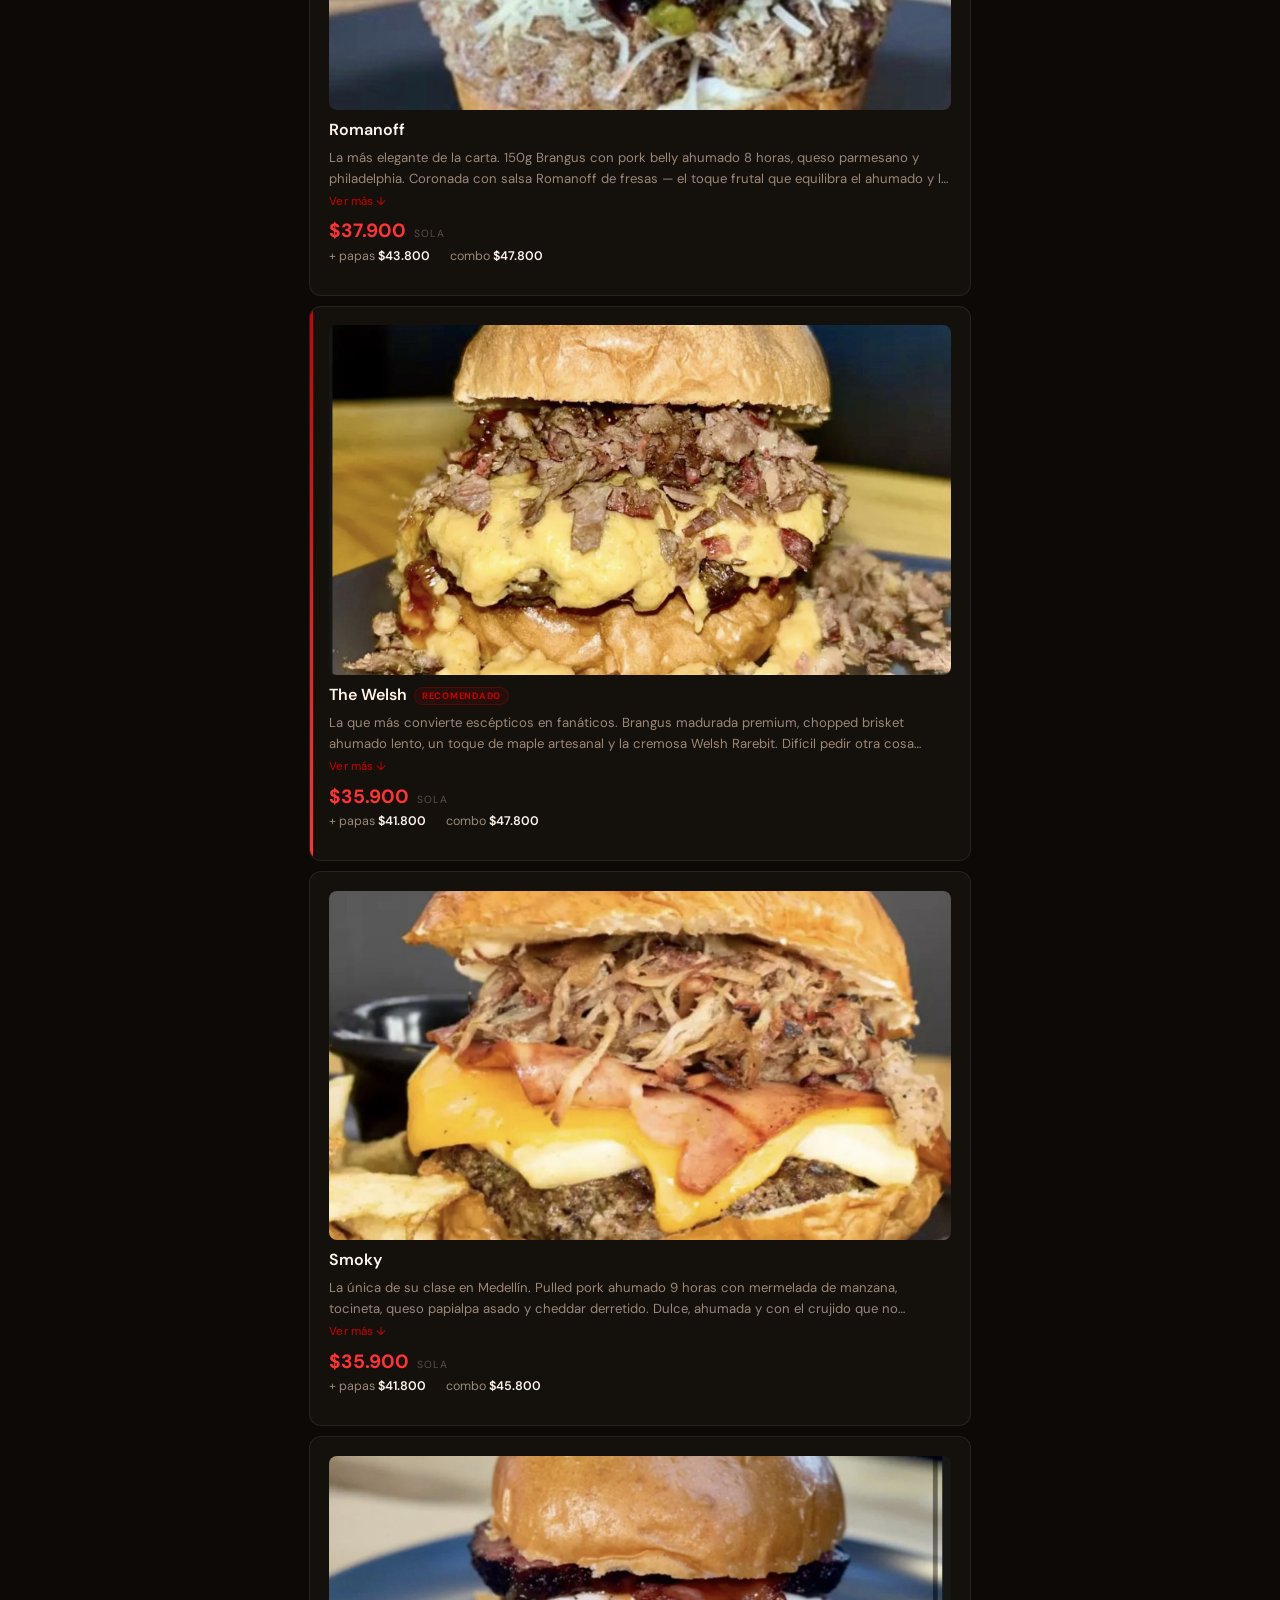
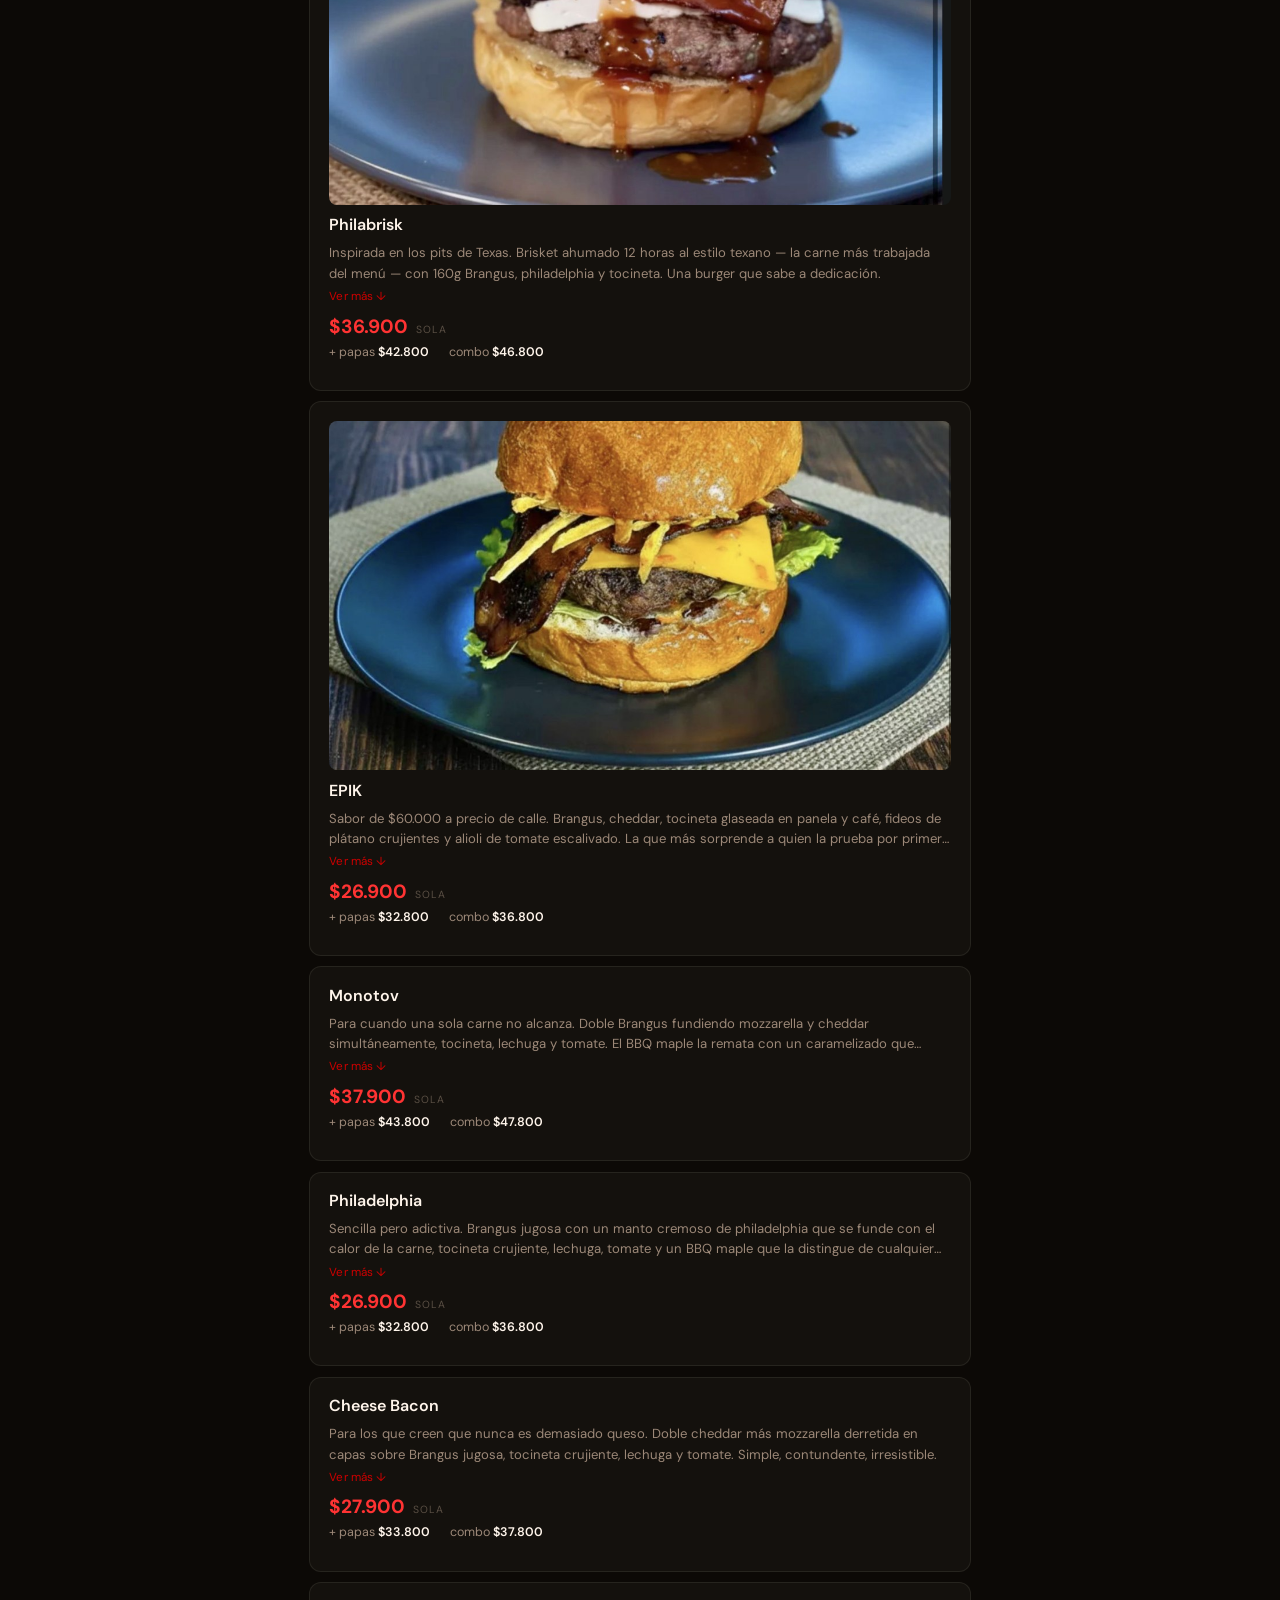
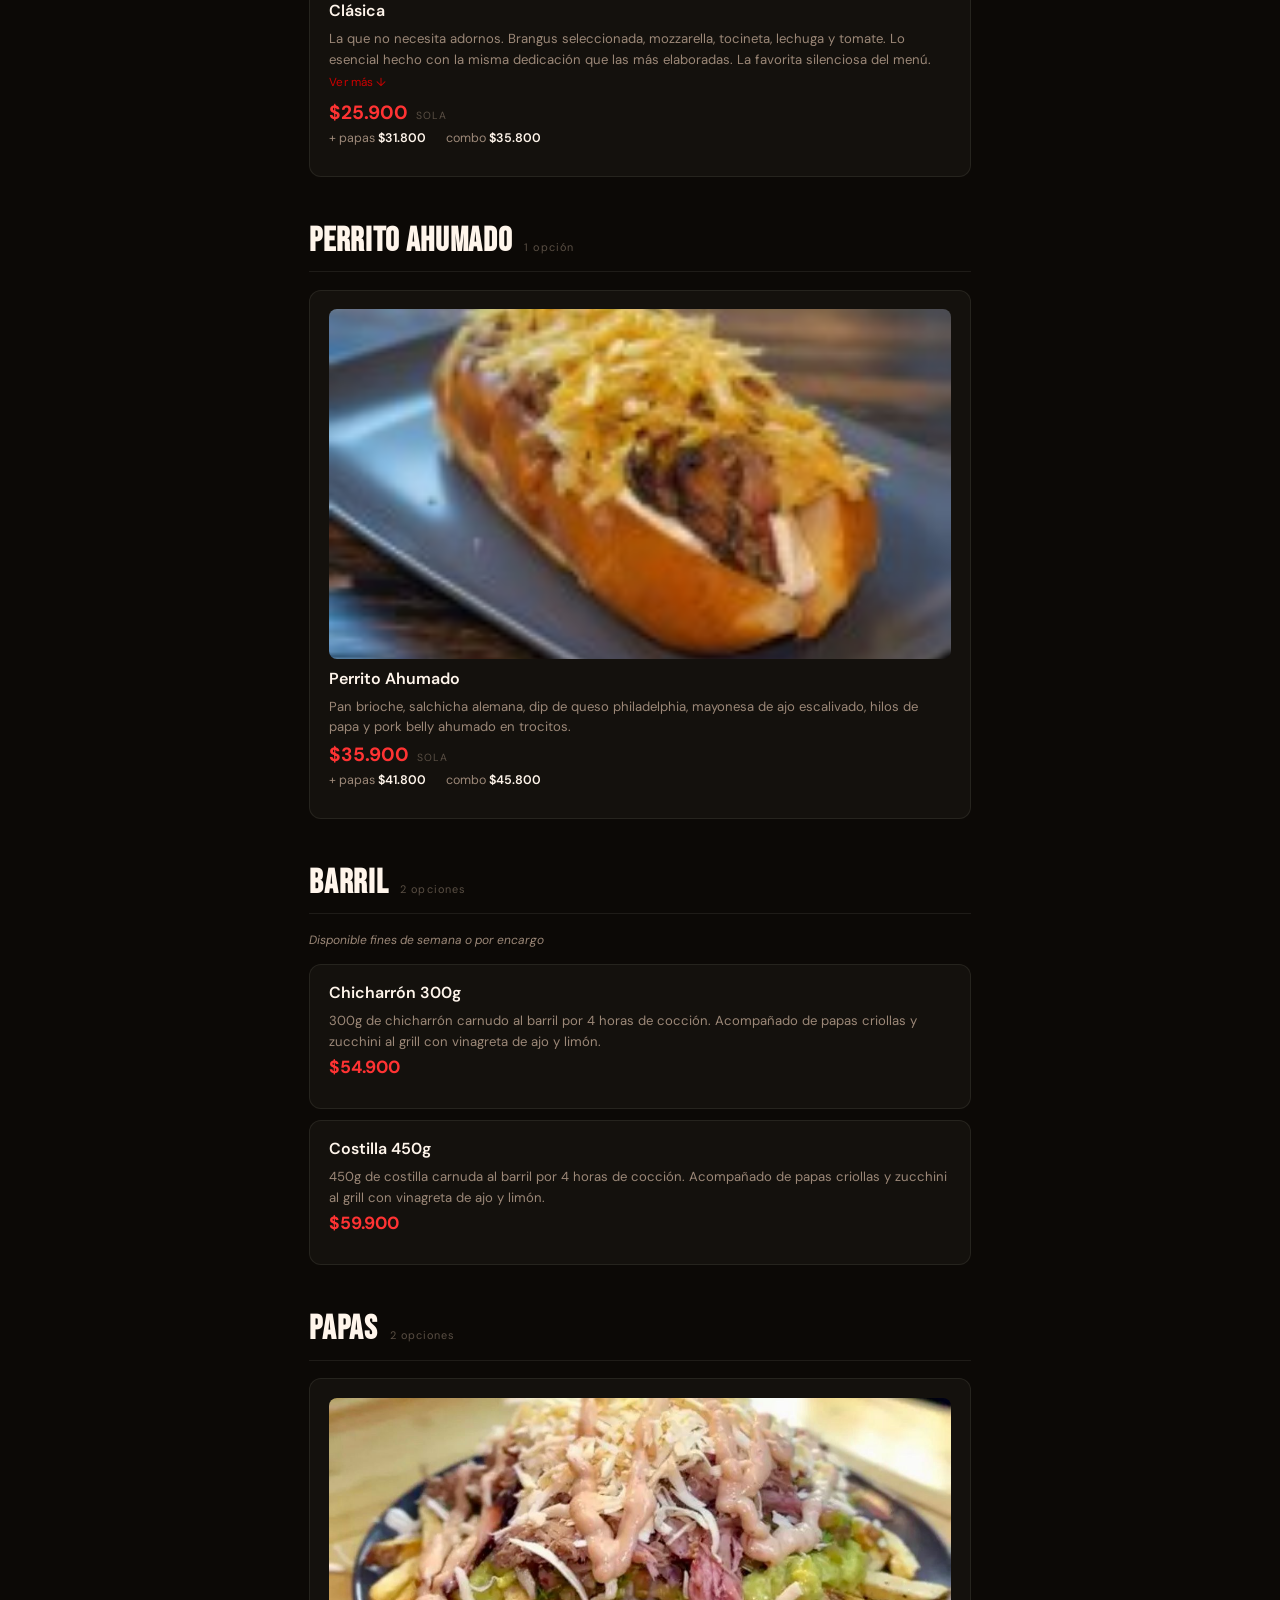
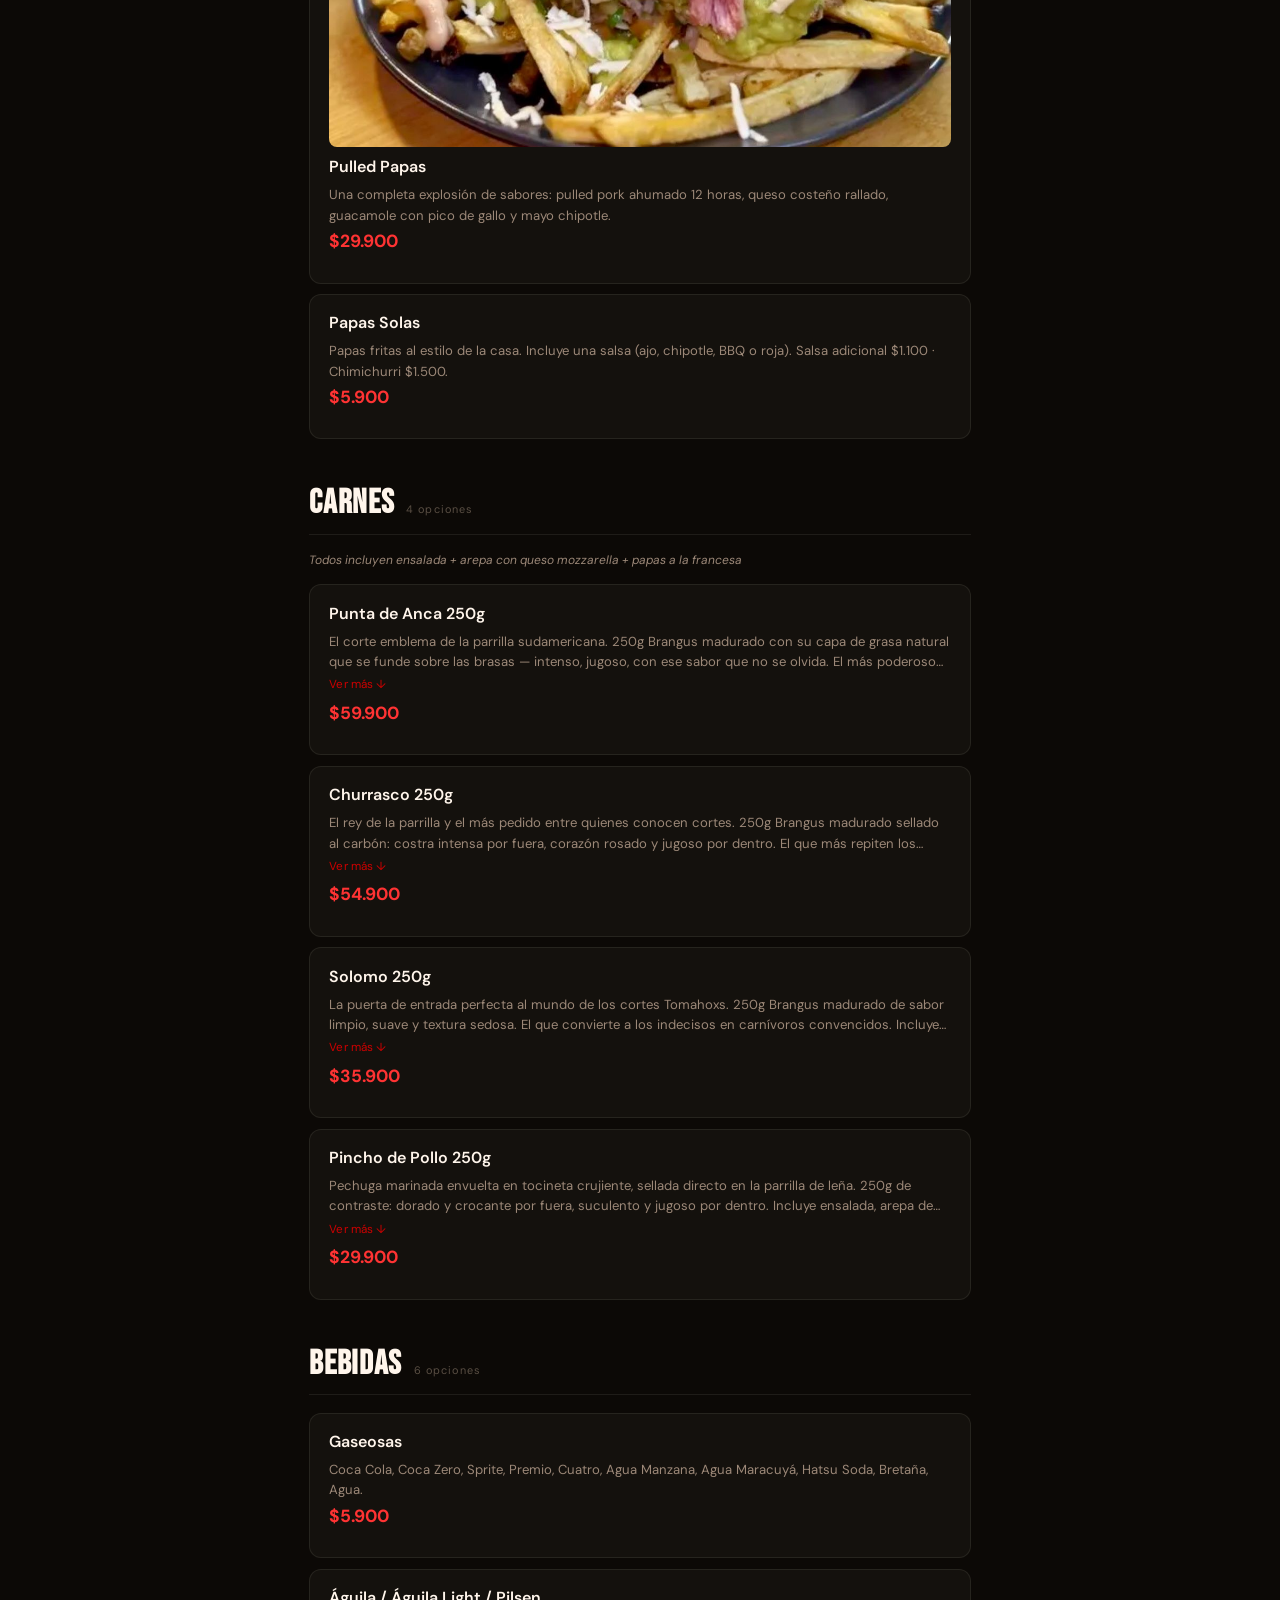
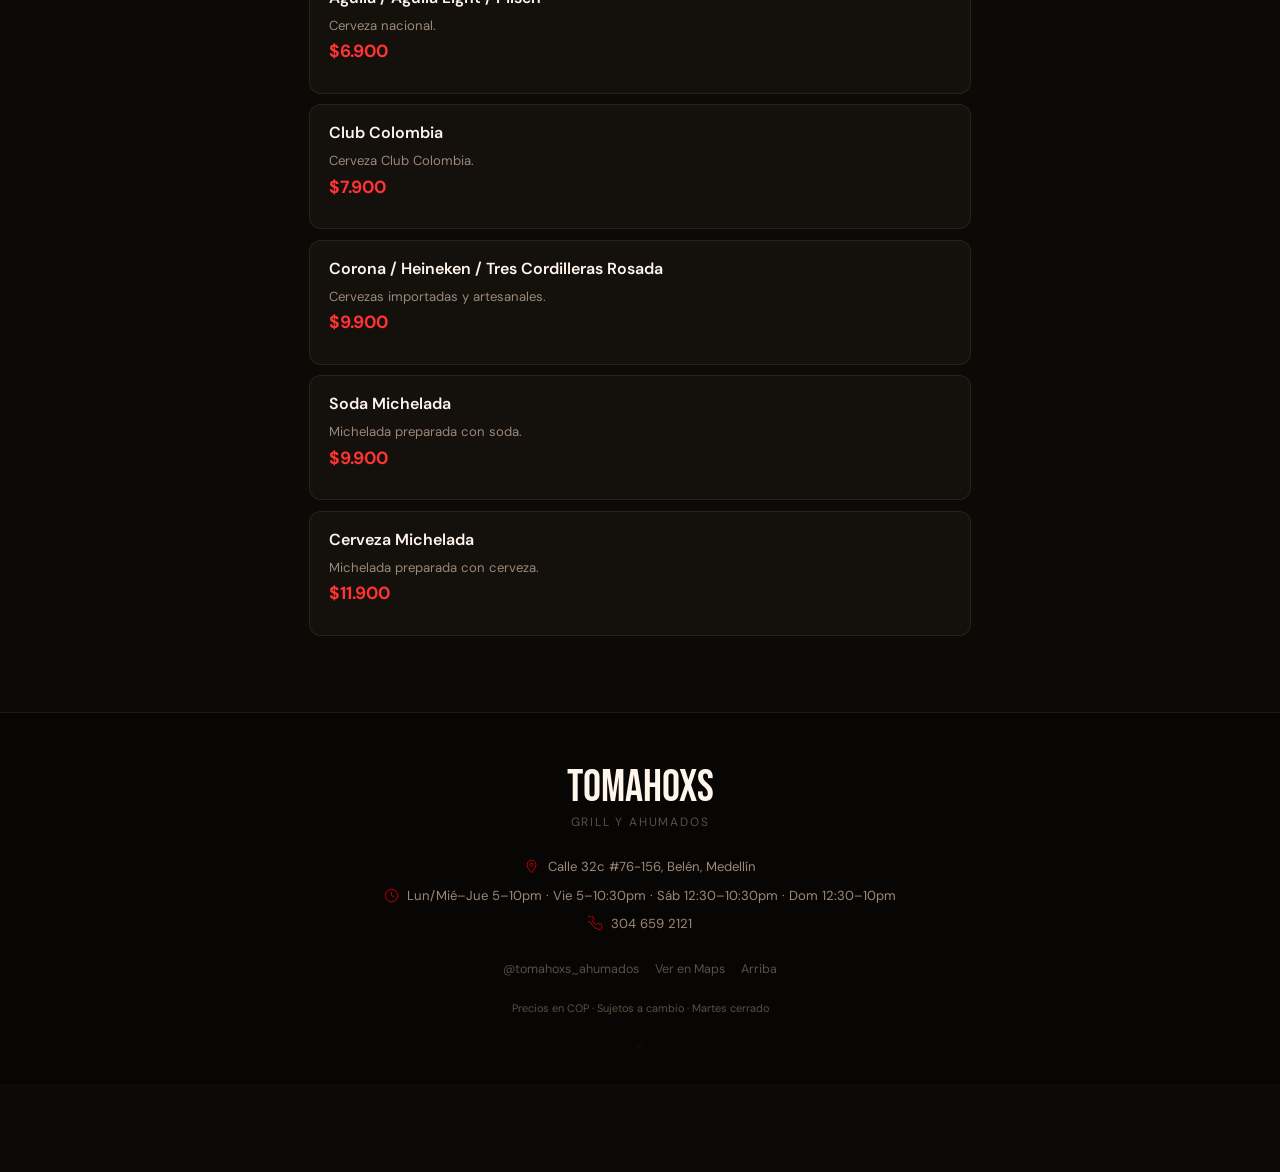
==== commit ec40c265: "copy: descripcion Temporada (opcion C)" ====
--- a/index.html
+++ b/index.html
@@ -24,7 +24,7 @@
   </script>
 
   <script type="application/ld+json">
-  {"@context":"https://schema.org","@type":"Menu","name":"Menú Tomahoxs Grill y Ahumados","inLanguage":"es-CO","offers":{"@type":"Offer","priceCurrency":"COP"},"hasMenuSection":[{"@type":"MenuSection","name":"Entradas","hasMenuItem":[{"@type":"MenuItem","name":"Bocaditos de Reina","description":"Láminas de pork belly ahumado por 8 horas con queso asado y confitura de tomate.","offers":{"@type":"Offer","price":"28900","priceCurrency":"COP"}},{"@type":"MenuItem","name":"Taquitos Ahumados","description":"Tres tacos ahumados de tortilla de maíz: brisket chopped, pork belly chopped y mixto. Con guacamole, pico de gallo y cebolla con cilantro.","offers":{"@type":"Offer","price":"28900","priceCurrency":"COP"}},{"@type":"MenuItem","name":"Tostones Ahumados","description":"3 canastas de tostones ahumados rellenas de guacamole, pico de gallo y pork belly chopped con alioli de ajo.","offers":{"@type":"Offer","price":"19900","priceCurrency":"COP"}},{"@type":"MenuItem","name":"Nachos Pulled","description":"Pulled pork con nachos, guacamole y pico de gallo.","offers":{"@type":"Offer","price":"18900","priceCurrency":"COP"}}]},{"@type":"MenuSection","name":"Hamburguesas Gourmet","description":"Carne 100% Brangus en pan brioche. Disponibles sola, con papas o combo completo.","hasMenuItem":[{"@type":"MenuItem","name":"Temporada","description":"Pan brioche, ajo escalivado, carne madurada, doble cheddar, pork belly ahumado 8 horas, reducción de frutos rojos al rescoldo y guacamole. Edición limitada hasta el 9 de agosto.","offers":{"@type":"Offer","price":"24900","priceCurrency":"COP"}},{"@type":"MenuItem","name":"Chic-Candy","description":"Lo más dulce y salvaje de la casa. 130g Brangus con pork belly ahumado 8h, confitura de tomate con whiskey y canela, tocineta, queso philadelphia, cheddar y alioli chipotle.","offers":{"@type":"Offer","price":"36900","priceCurrency":"COP"}},{"@type":"MenuItem","name":"Toffee","description":"La trinidad dulce-salada-ácida perfecta. Mayonesa de maracuyá, salsa toffee de tocineta, chips de yuca crujientes, gouda ahumado y pork belly sobre Brangus jugosa.","offers":{"@type":"Offer","price":"36900","priceCurrency":"COP"}},{"@type":"MenuItem","name":"Romanoff","description":"La más elegante de la carta. 150g Brangus con pork belly ahumado 8 horas, parmesano y philadelphia, coronada con salsa Romanoff de fresas que equilibra el ahumado con un toque frutal sorpresivo.","offers":{"@type":"Offer","price":"37900","priceCurrency":"COP"}},{"@type":"MenuItem","name":"The Welsh","description":"La que más convierte escépticos en fanáticos. Brangus madurada premium, chopped brisket ahumado lento, toque de maple artesanal y Welsh Rarebit cremoso.","offers":{"@type":"Offer","price":"35900","priceCurrency":"COP"}},{"@type":"MenuItem","name":"Smoky","description":"La única de su clase en Medellín. Pulled pork ahumado 9 horas con mermelada de manzana, tocineta, queso papialpa asado y cheddar derretido. Dulce, ahumada y con el crujido que no esperas.","offers":{"@type":"Offer","price":"35900","priceCurrency":"COP"}},{"@type":"MenuItem","name":"Philabrisk","description":"Inspirada en los pits de Texas. Brisket ahumado 12 horas al estilo texano, la carne más trabajada del menú, con 160g Brangus, philadelphia y tocineta.","offers":{"@type":"Offer","price":"36900","priceCurrency":"COP"}},{"@type":"MenuItem","name":"EPIK","description":"Sabor de $60.000 a precio de calle. Brangus, cheddar, tocineta glaseada en panela y café, fideos de plátano crujientes y alioli de tomate escalivado.","offers":{"@type":"Offer","price":"26900","priceCurrency":"COP"}},{"@type":"MenuItem","name":"Monotov","description":"Para cuando una sola carne no alcanza. Doble Brangus fundiendo mozzarella y cheddar, tocineta, lechuga y tomate. El BBQ maple la remata con un caramelizado que engancha.","offers":{"@type":"Offer","price":"37900","priceCurrency":"COP"}},{"@type":"MenuItem","name":"Philadelphia","description":"Sencilla pero adictiva. Brangus jugosa con un manto cremoso de philadelphia que se funde con el calor, tocineta crujiente, lechuga, tomate y BBQ maple que la distingue.","offers":{"@type":"Offer","price":"26900","priceCurrency":"COP"}},{"@type":"MenuItem","name":"Cheese Bacon","description":"Para los que creen que nunca es demasiado queso. Doble cheddar más mozzarella derretida sobre Brangus jugosa, tocineta crujiente, lechuga y tomate.","offers":{"@type":"Offer","price":"27900","priceCurrency":"COP"}},{"@type":"MenuItem","name":"Clásica","description":"La que no necesita adornos. Brangus seleccionada, mozzarella, tocineta, lechuga y tomate. Lo esencial hecho con la misma dedicación que las más elaboradas. La favorita silenciosa del menú.","offers":{"@type":"Offer","price":"25900","priceCurrency":"COP"}}]},{"@type":"MenuSection","name":"Perrito Ahumado","hasMenuItem":[{"@type":"MenuItem","name":"Perrito Ahumado","description":"Pan brioche, salchicha alemana, dip de queso philadelphia, mayonesa de ajo escalivado, hilos de papa y pork belly ahumado.","offers":{"@type":"Offer","price":"35900","priceCurrency":"COP"}}]},{"@type":"MenuSection","name":"Carnes al Barril","description":"Disponible fines de semana o por encargo","hasMenuItem":[{"@type":"MenuItem","name":"Chicharrón 300g","description":"300g chicharrón carnudo al barril 4 horas. Con papas criollas y zucchini al grill con vinagreta de ajo y limón.","offers":{"@type":"Offer","price":"54900","priceCurrency":"COP"}},{"@type":"MenuItem","name":"Costilla 450g","description":"450g costilla carnuda al barril 4 horas. Con papas criollas y zucchini al grill con vinagreta de ajo y limón.","offers":{"@type":"Offer","price":"59900","priceCurrency":"COP"}}]},{"@type":"MenuSection","name":"Cortes de Carne","description":"Todos incluyen ensalada, arepa con queso mozzarella y papas a la francesa","hasMenuItem":[{"@type":"MenuItem","name":"Punta de Anca 250g","description":"El corte emblema de la parrilla sudamericana. 250g Brangus madurado con su capa de grasa natural que se funde sobre las brasas — intenso, jugoso, con ese sabor que no se olvida. El más poderoso de la carta.","offers":{"@type":"Offer","price":"59900","priceCurrency":"COP"}},{"@type":"MenuItem","name":"Churrasco 250g","description":"El rey de la parrilla. 250g Brangus madurado sellado al carbón: costra intensa por fuera, corazón rosado y jugoso por dentro. El corte que más repiten los clientes.","offers":{"@type":"Offer","price":"54900","priceCurrency":"COP"}},{"@type":"MenuItem","name":"Solomo 250g","description":"La puerta de entrada perfecta al mundo de los cortes Tomahoxs. 250g Brangus madurado de sabor limpio, suave y textura sedosa. El que convierte indecisos en carnívoros convencidos.","offers":{"@type":"Offer","price":"35900","priceCurrency":"COP"}},{"@type":"MenuItem","name":"Pincho de Pollo 250g","description":"Pechuga marinada envuelta en tocineta crujiente, sellada directo en la parrilla de leña. 250g de contraste: dorado y crocante por fuera, suculento y jugoso por dentro.","offers":{"@type":"Offer","price":"29900","priceCurrency":"COP"}}]}]}
+  {"@context":"https://schema.org","@type":"Menu","name":"Menú Tomahoxs Grill y Ahumados","inLanguage":"es-CO","offers":{"@type":"Offer","priceCurrency":"COP"},"hasMenuSection":[{"@type":"MenuSection","name":"Entradas","hasMenuItem":[{"@type":"MenuItem","name":"Bocaditos de Reina","description":"Láminas de pork belly ahumado por 8 horas con queso asado y confitura de tomate.","offers":{"@type":"Offer","price":"28900","priceCurrency":"COP"}},{"@type":"MenuItem","name":"Taquitos Ahumados","description":"Tres tacos ahumados de tortilla de maíz: brisket chopped, pork belly chopped y mixto. Con guacamole, pico de gallo y cebolla con cilantro.","offers":{"@type":"Offer","price":"28900","priceCurrency":"COP"}},{"@type":"MenuItem","name":"Tostones Ahumados","description":"3 canastas de tostones ahumados rellenas de guacamole, pico de gallo y pork belly chopped con alioli de ajo.","offers":{"@type":"Offer","price":"19900","priceCurrency":"COP"}},{"@type":"MenuItem","name":"Nachos Pulled","description":"Pulled pork con nachos, guacamole y pico de gallo.","offers":{"@type":"Offer","price":"18900","priceCurrency":"COP"}}]},{"@type":"MenuSection","name":"Hamburguesas Gourmet","description":"Carne 100% Brangus en pan brioche. Disponibles sola, con papas o combo completo.","hasMenuItem":[{"@type":"MenuItem","name":"Temporada","description":"La más especial que hemos sacado. Carne madurada sobre pan brioche con doble cheddar, pork belly ahumado 8 horas y una reducción de frutos rojos al rescoldo que no esperabas. Ajo escalivado, guacamole y un ingrediente secreto. Edición limitada — solo hasta el 9 de agosto.","offers":{"@type":"Offer","price":"24900","priceCurrency":"COP"}},{"@type":"MenuItem","name":"Chic-Candy","description":"Lo más dulce y salvaje de la casa. 130g Brangus con pork belly ahumado 8h, confitura de tomate con whiskey y canela, tocineta, queso philadelphia, cheddar y alioli chipotle.","offers":{"@type":"Offer","price":"36900","priceCurrency":"COP"}},{"@type":"MenuItem","name":"Toffee","description":"La trinidad dulce-salada-ácida perfecta. Mayonesa de maracuyá, salsa toffee de tocineta, chips de yuca crujientes, gouda ahumado y pork belly sobre Brangus jugosa.","offers":{"@type":"Offer","price":"36900","priceCurrency":"COP"}},{"@type":"MenuItem","name":"Romanoff","description":"La más elegante de la carta. 150g Brangus con pork belly ahumado 8 horas, parmesano y philadelphia, coronada con salsa Romanoff de fresas que equilibra el ahumado con un toque frutal sorpresivo.","offers":{"@type":"Offer","price":"37900","priceCurrency":"COP"}},{"@type":"MenuItem","name":"The Welsh","description":"La que más convierte escépticos en fanáticos. Brangus madurada premium, chopped brisket ahumado lento, toque de maple artesanal y Welsh Rarebit cremoso.","offers":{"@type":"Offer","price":"35900","priceCurrency":"COP"}},{"@type":"MenuItem","name":"Smoky","description":"La única de su clase en Medellín. Pulled pork ahumado 9 horas con mermelada de manzana, tocineta, queso papialpa asado y cheddar derretido. Dulce, ahumada y con el crujido que no esperas.","offers":{"@type":"Offer","price":"35900","priceCurrency":"COP"}},{"@type":"MenuItem","name":"Philabrisk","description":"Inspirada en los pits de Texas. Brisket ahumado 12 horas al estilo texano, la carne más trabajada del menú, con 160g Brangus, philadelphia y tocineta.","offers":{"@type":"Offer","price":"36900","priceCurrency":"COP"}},{"@type":"MenuItem","name":"EPIK","description":"Sabor de $60.000 a precio de calle. Brangus, cheddar, tocineta glaseada en panela y café, fideos de plátano crujientes y alioli de tomate escalivado.","offers":{"@type":"Offer","price":"26900","priceCurrency":"COP"}},{"@type":"MenuItem","name":"Monotov","description":"Para cuando una sola carne no alcanza. Doble Brangus fundiendo mozzarella y cheddar, tocineta, lechuga y tomate. El BBQ maple la remata con un caramelizado que engancha.","offers":{"@type":"Offer","price":"37900","priceCurrency":"COP"}},{"@type":"MenuItem","name":"Philadelphia","description":"Sencilla pero adictiva. Brangus jugosa con un manto cremoso de philadelphia que se funde con el calor, tocineta crujiente, lechuga, tomate y BBQ maple que la distingue.","offers":{"@type":"Offer","price":"26900","priceCurrency":"COP"}},{"@type":"MenuItem","name":"Cheese Bacon","description":"Para los que creen que nunca es demasiado queso. Doble cheddar más mozzarella derretida sobre Brangus jugosa, tocineta crujiente, lechuga y tomate.","offers":{"@type":"Offer","price":"27900","priceCurrency":"COP"}},{"@type":"MenuItem","name":"Clásica","description":"La que no necesita adornos. Brangus seleccionada, mozzarella, tocineta, lechuga y tomate. Lo esencial hecho con la misma dedicación que las más elaboradas. La favorita silenciosa del menú.","offers":{"@type":"Offer","price":"25900","priceCurrency":"COP"}}]},{"@type":"MenuSection","name":"Perrito Ahumado","hasMenuItem":[{"@type":"MenuItem","name":"Perrito Ahumado","description":"Pan brioche, salchicha alemana, dip de queso philadelphia, mayonesa de ajo escalivado, hilos de papa y pork belly ahumado.","offers":{"@type":"Offer","price":"35900","priceCurrency":"COP"}}]},{"@type":"MenuSection","name":"Carnes al Barril","description":"Disponible fines de semana o por encargo","hasMenuItem":[{"@type":"MenuItem","name":"Chicharrón 300g","description":"300g chicharrón carnudo al barril 4 horas. Con papas criollas y zucchini al grill con vinagreta de ajo y limón.","offers":{"@type":"Offer","price":"54900","priceCurrency":"COP"}},{"@type":"MenuItem","name":"Costilla 450g","description":"450g costilla carnuda al barril 4 horas. Con papas criollas y zucchini al grill con vinagreta de ajo y limón.","offers":{"@type":"Offer","price":"59900","priceCurrency":"COP"}}]},{"@type":"MenuSection","name":"Cortes de Carne","description":"Todos incluyen ensalada, arepa con queso mozzarella y papas a la francesa","hasMenuItem":[{"@type":"MenuItem","name":"Punta de Anca 250g","description":"El corte emblema de la parrilla sudamericana. 250g Brangus madurado con su capa de grasa natural que se funde sobre las brasas — intenso, jugoso, con ese sabor que no se olvida. El más poderoso de la carta.","offers":{"@type":"Offer","price":"59900","priceCurrency":"COP"}},{"@type":"MenuItem","name":"Churrasco 250g","description":"El rey de la parrilla. 250g Brangus madurado sellado al carbón: costra intensa por fuera, corazón rosado y jugoso por dentro. El corte que más repiten los clientes.","offers":{"@type":"Offer","price":"54900","priceCurrency":"COP"}},{"@type":"MenuItem","name":"Solomo 250g","description":"La puerta de entrada perfecta al mundo de los cortes Tomahoxs. 250g Brangus madurado de sabor limpio, suave y textura sedosa. El que convierte indecisos en carnívoros convencidos.","offers":{"@type":"Offer","price":"35900","priceCurrency":"COP"}},{"@type":"MenuItem","name":"Pincho de Pollo 250g","description":"Pechuga marinada envuelta en tocineta crujiente, sellada directo en la parrilla de leña. 250g de contraste: dorado y crocante por fuera, suculento y jugoso por dentro.","offers":{"@type":"Offer","price":"29900","priceCurrency":"COP"}}]}]}
   </script>
 
   <link rel="preconnect" href="https://fonts.googleapis.com">
@@ -271,7 +271,7 @@
     label: 'Hamburguesas',
     note: 'Sola / + Papas / Combo completo (papas + gaseosa) · Carne 100% Brangus en pan brioche',
     items: [
-      { id:'temporada', nombre:'Temporada', desc:'Pan brioche, ajo escalivado, carne madurada, doble cheddar, pork belly ahumado 8 horas, reducción de frutos rojos al rescoldo y guacamole. Edición limitada — solo hasta el 9 de agosto.', nuevo:true, precios:{solo:24900,papas:30800,combo:34800} },
+      { id:'temporada', nombre:'Temporada', desc:'La más especial que hemos sacado. Carne madurada sobre pan brioche con doble cheddar, pork belly ahumado 8 horas y una reducción de frutos rojos al rescoldo que no esperabas. Ajo escalivado, guacamole y un ingrediente secreto. Edición limitada — solo hasta el 9 de agosto.', nuevo:true, precios:{solo:24900,papas:30800,combo:34800} },
       { id:'chic-candy',   nombre:'Chic-Candy',    desc:'Lo más dulce y salvaje de la casa. 130g Brangus con pork belly ahumado 8h, confitura de tomate con whiskey y canela, tocineta, queso philadelphia, cheddar y alioli chipotle. Una sola mordida y se entiende por qué es la más pedida.', bestseller:true, precios:{solo:36900,papas:42800,combo:46800} },
       { id:'toffee',       nombre:'Toffee',         desc:'La trinidad dulce-salada-ácida perfecta. Mayonesa de maracuyá, salsa toffee de tocineta, chips de yuca crujientes, gouda ahumado y pork belly sobre Brangus jugosa. Cada bocado tiene tres texturas.', precios:{solo:36900,papas:42800,combo:46800} },
       { id:'romanoff',     nombre:'Romanoff',       desc:'La más elegante de la carta. 150g Brangus con pork belly ahumado 8 horas, queso parmesano y philadelphia. Coronada con salsa Romanoff de fresas — el toque frutal que equilibra el ahumado y la sorprende al primer bocado.', precios:{solo:37900,papas:43800,combo:47800} },
